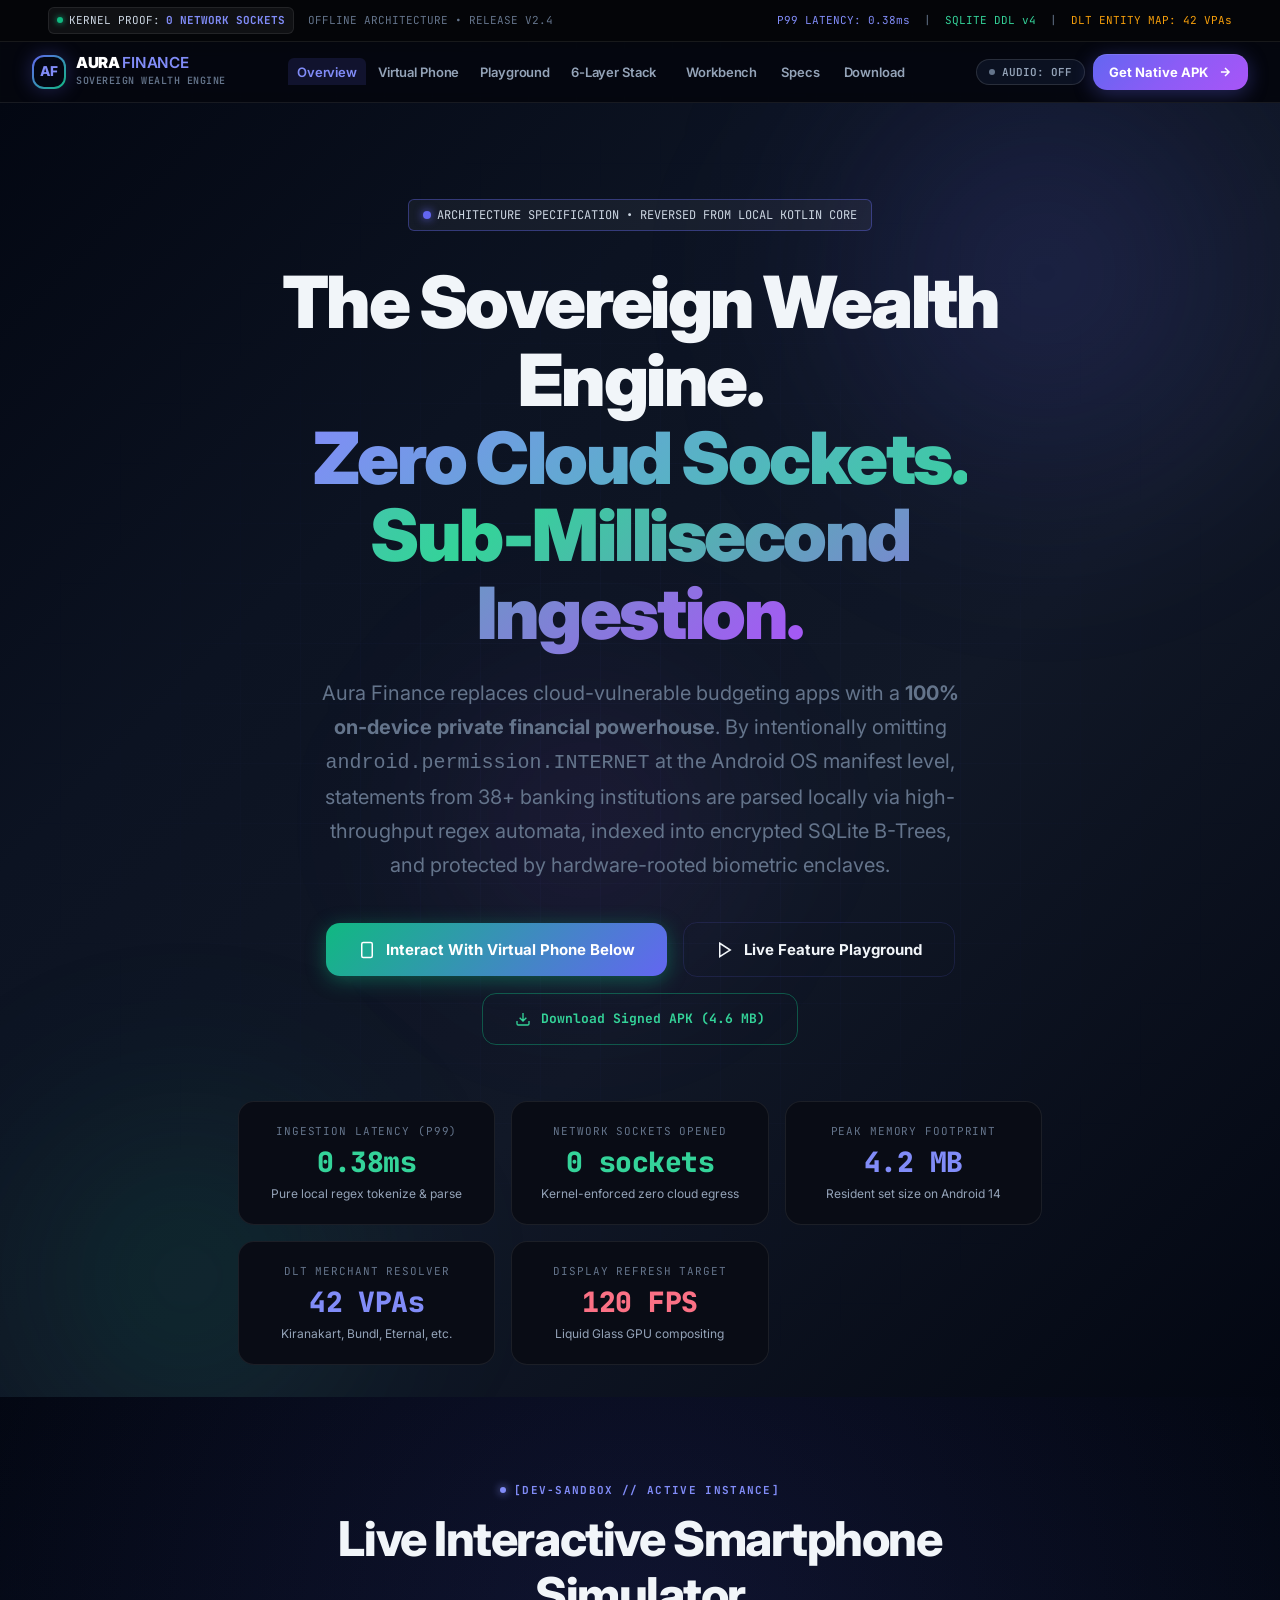
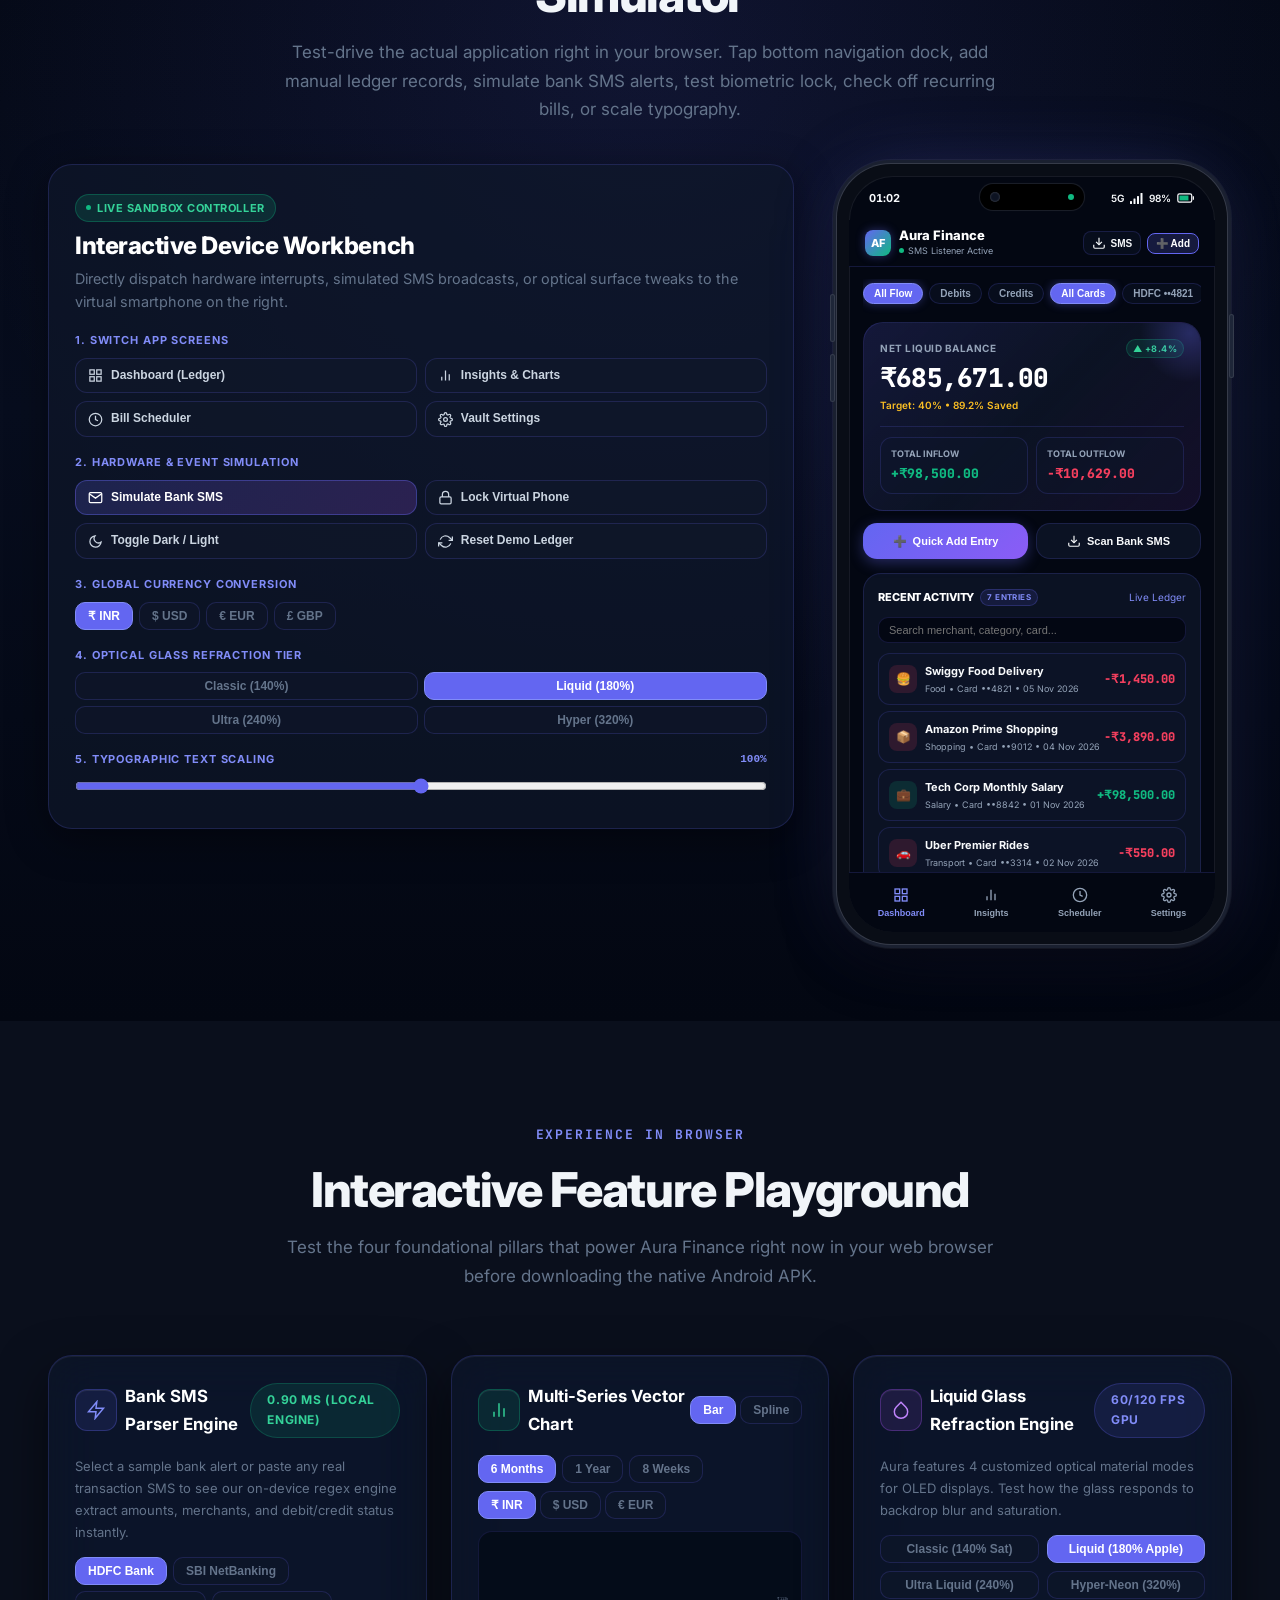
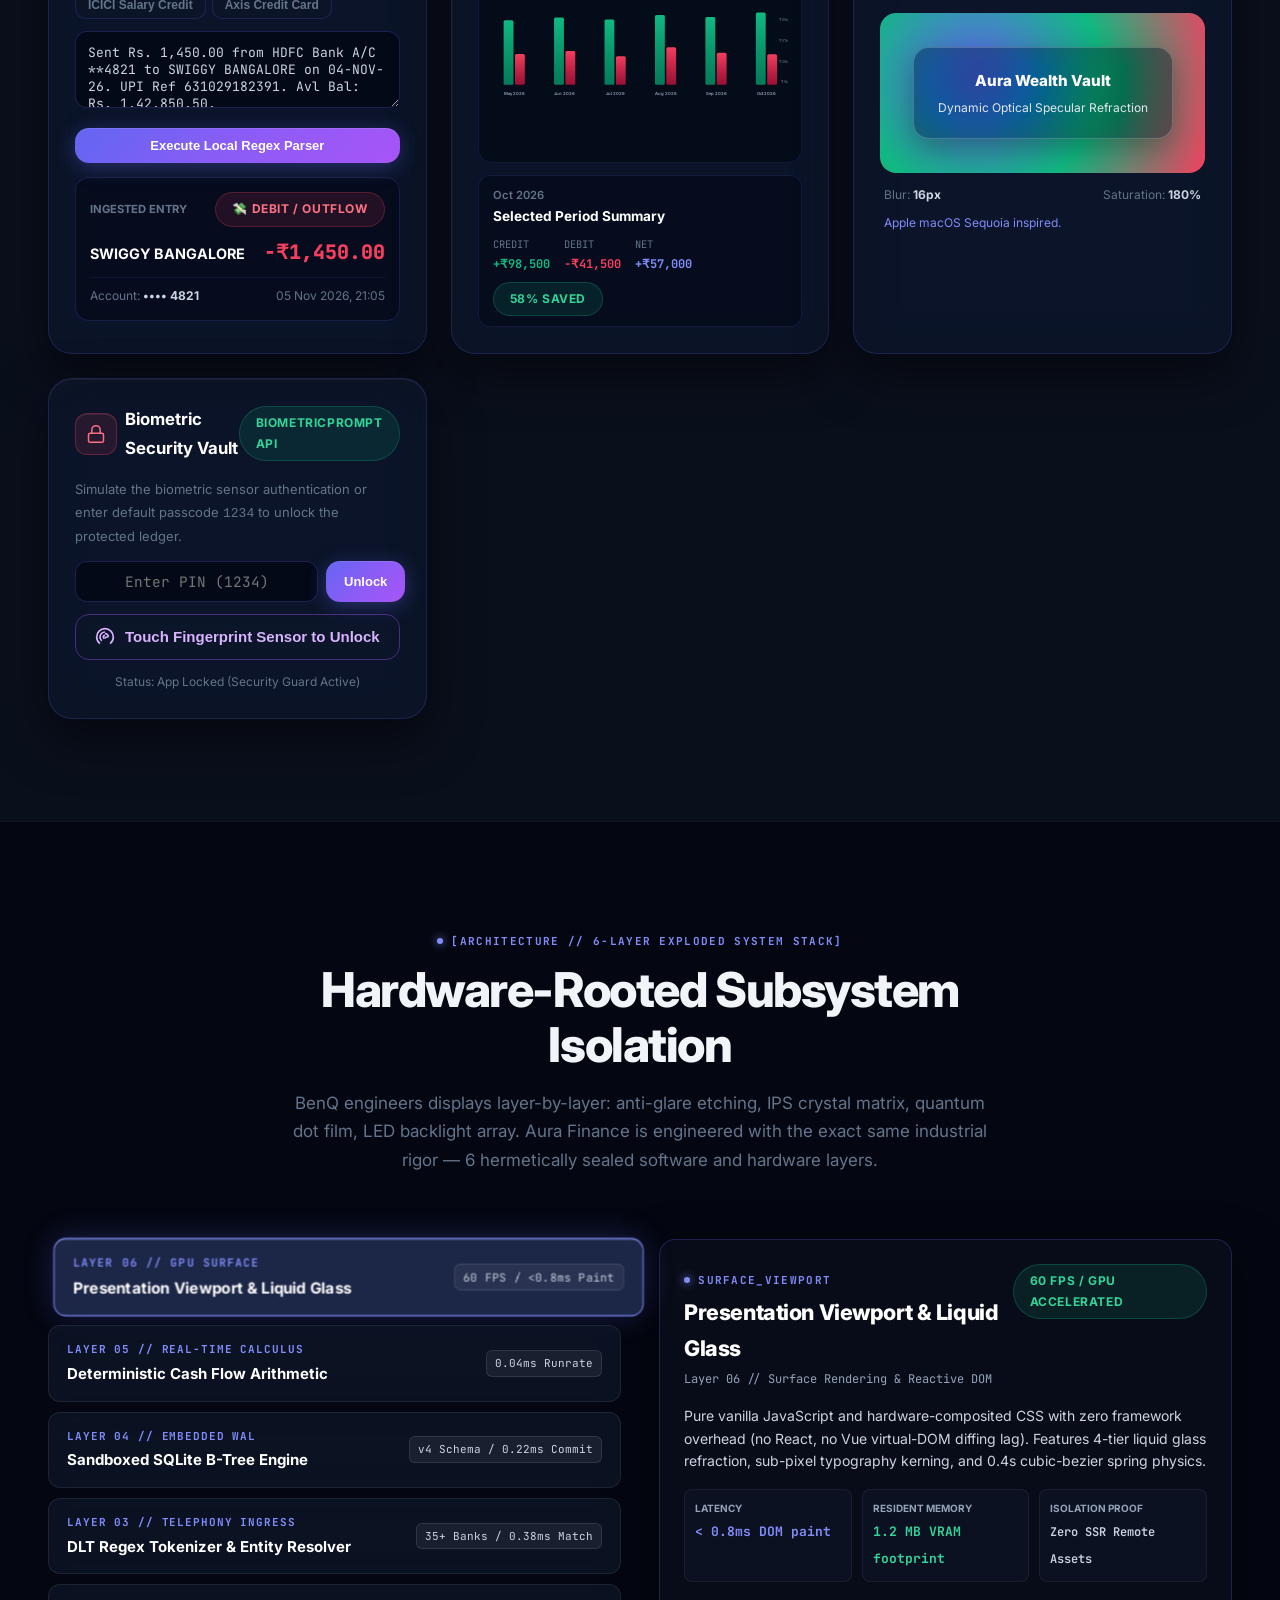
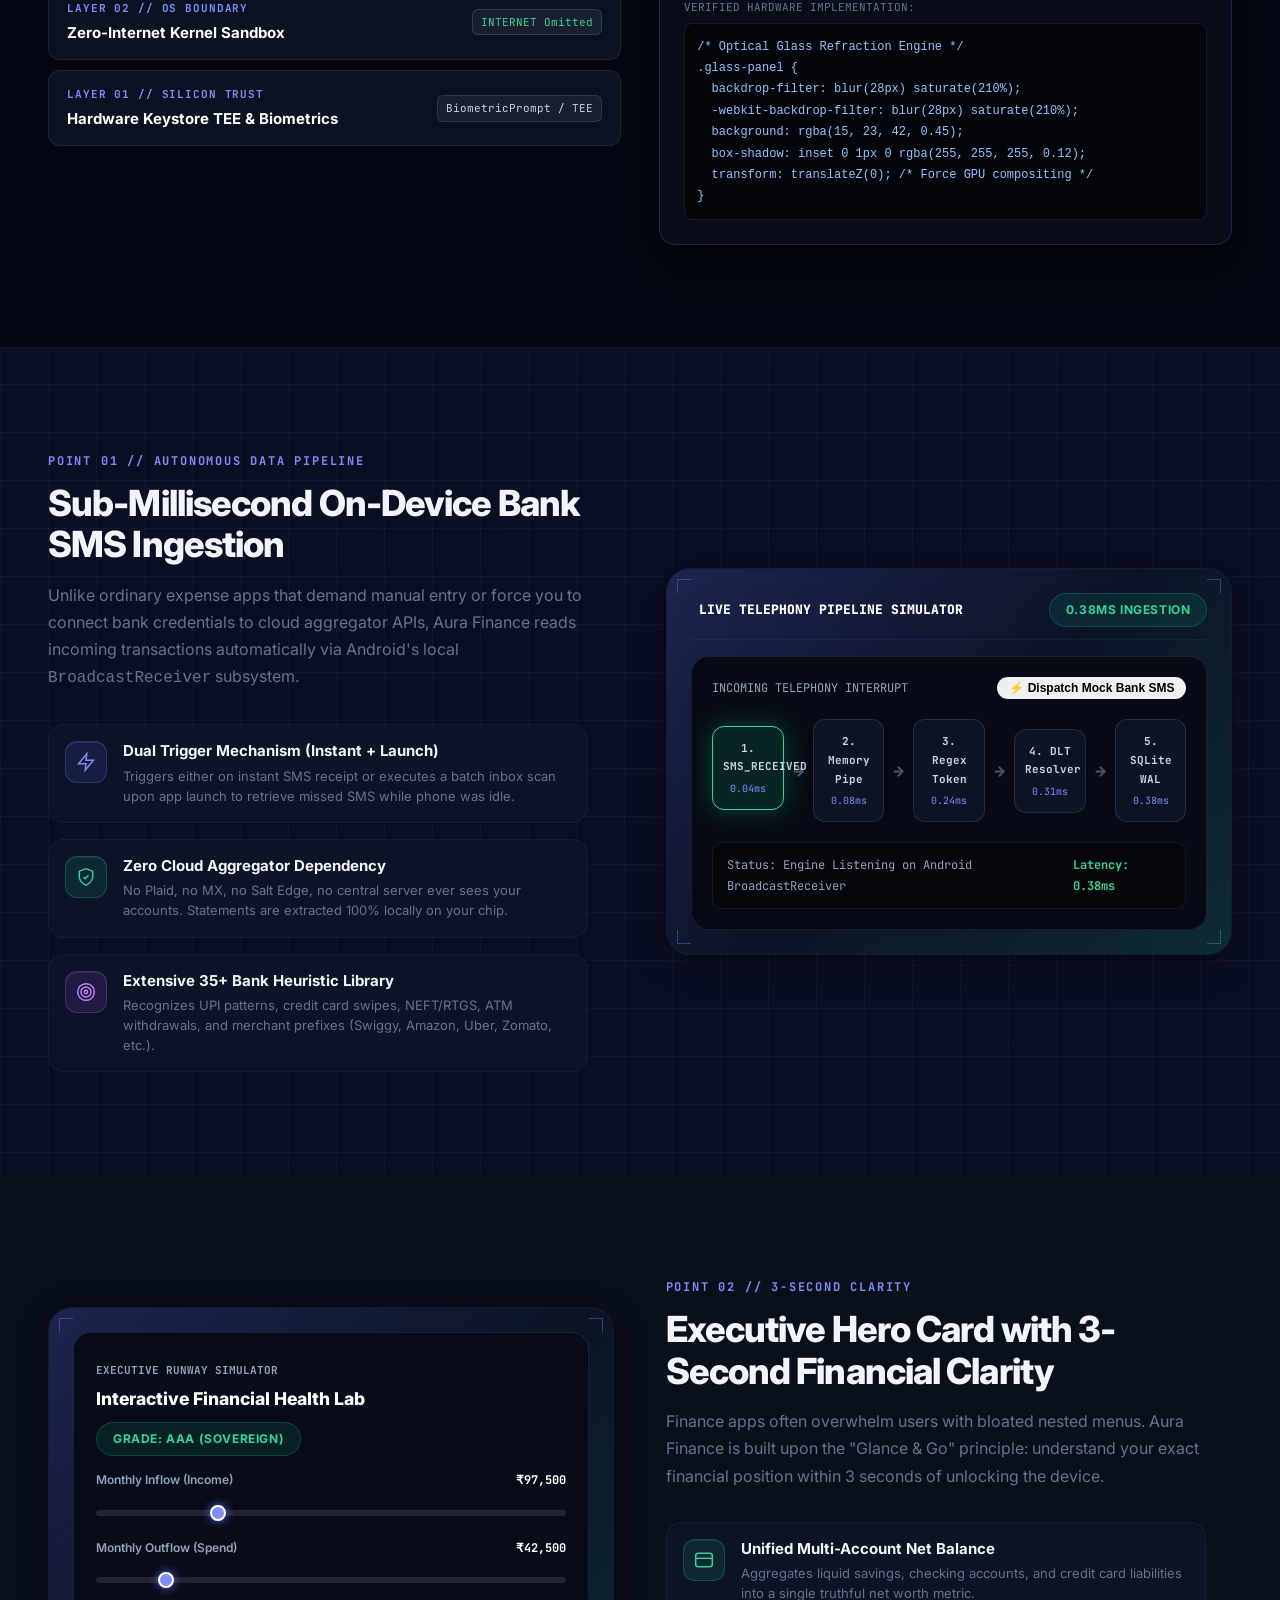
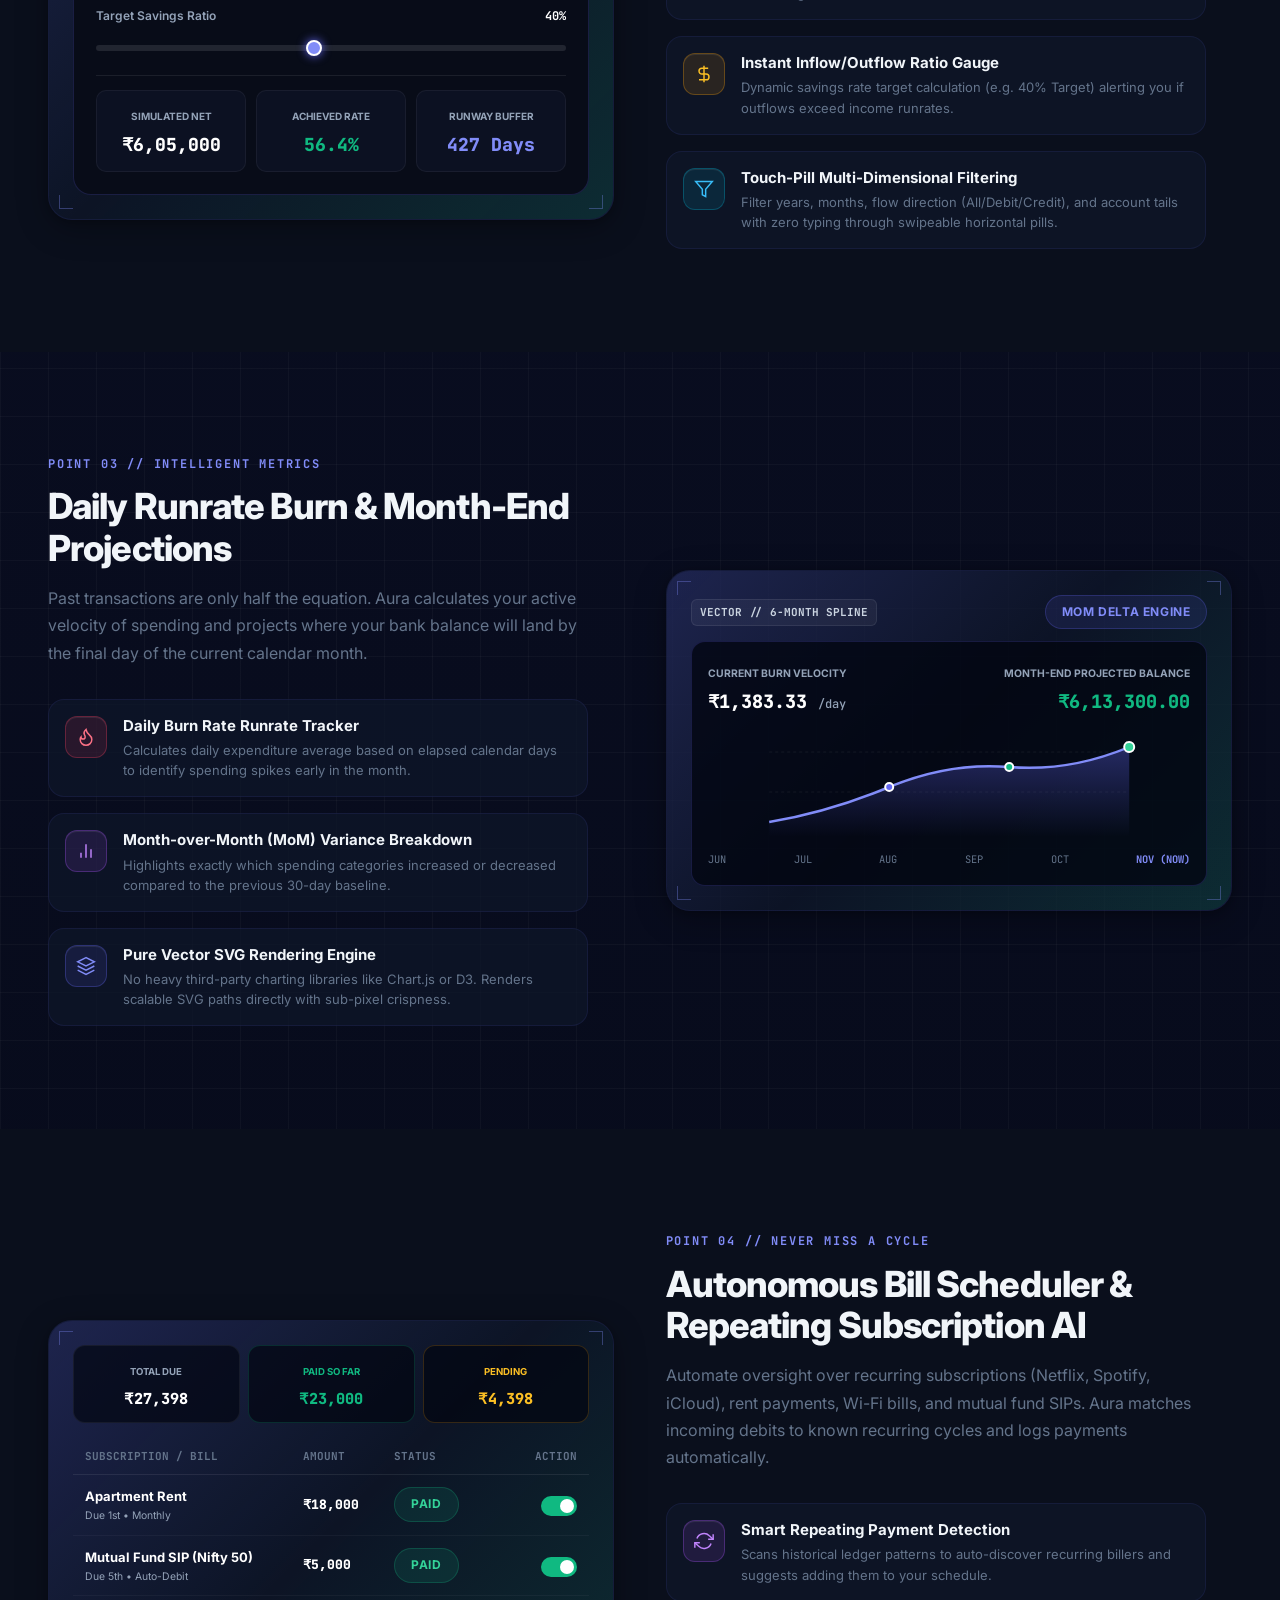
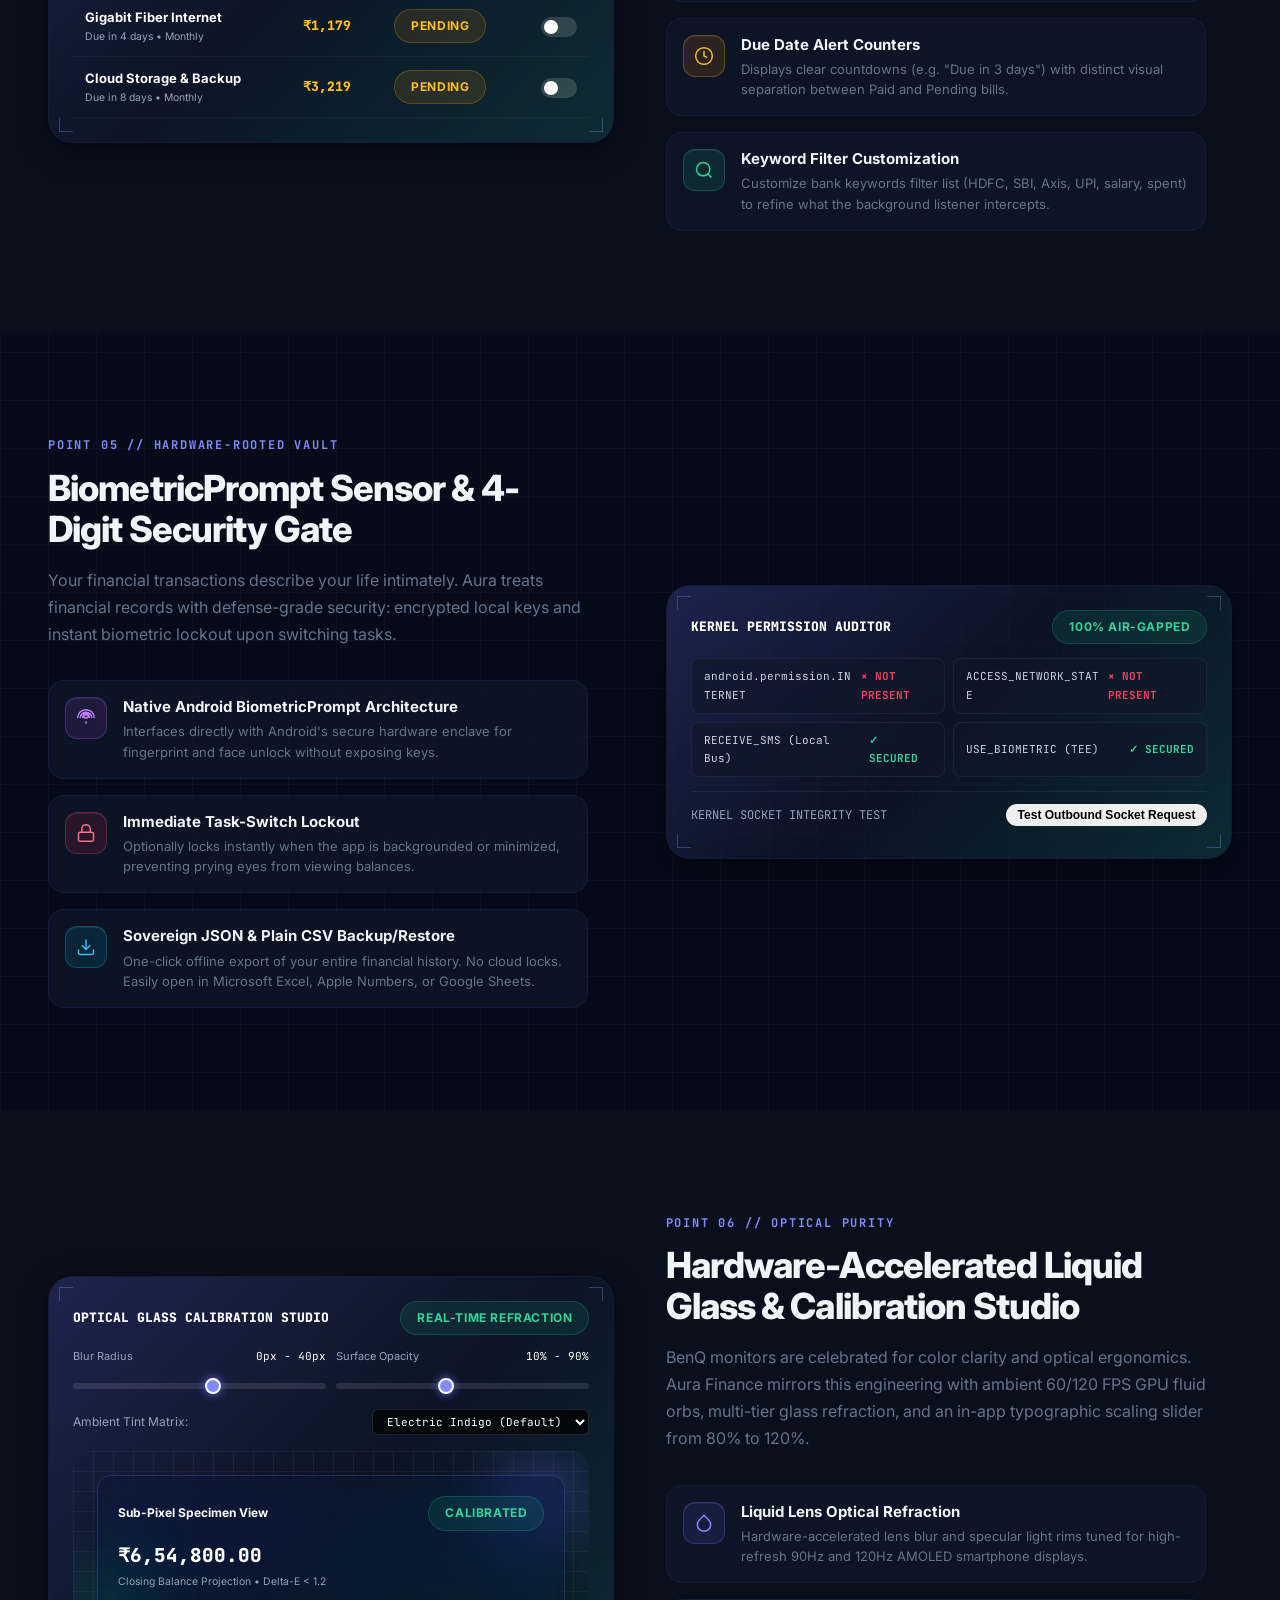
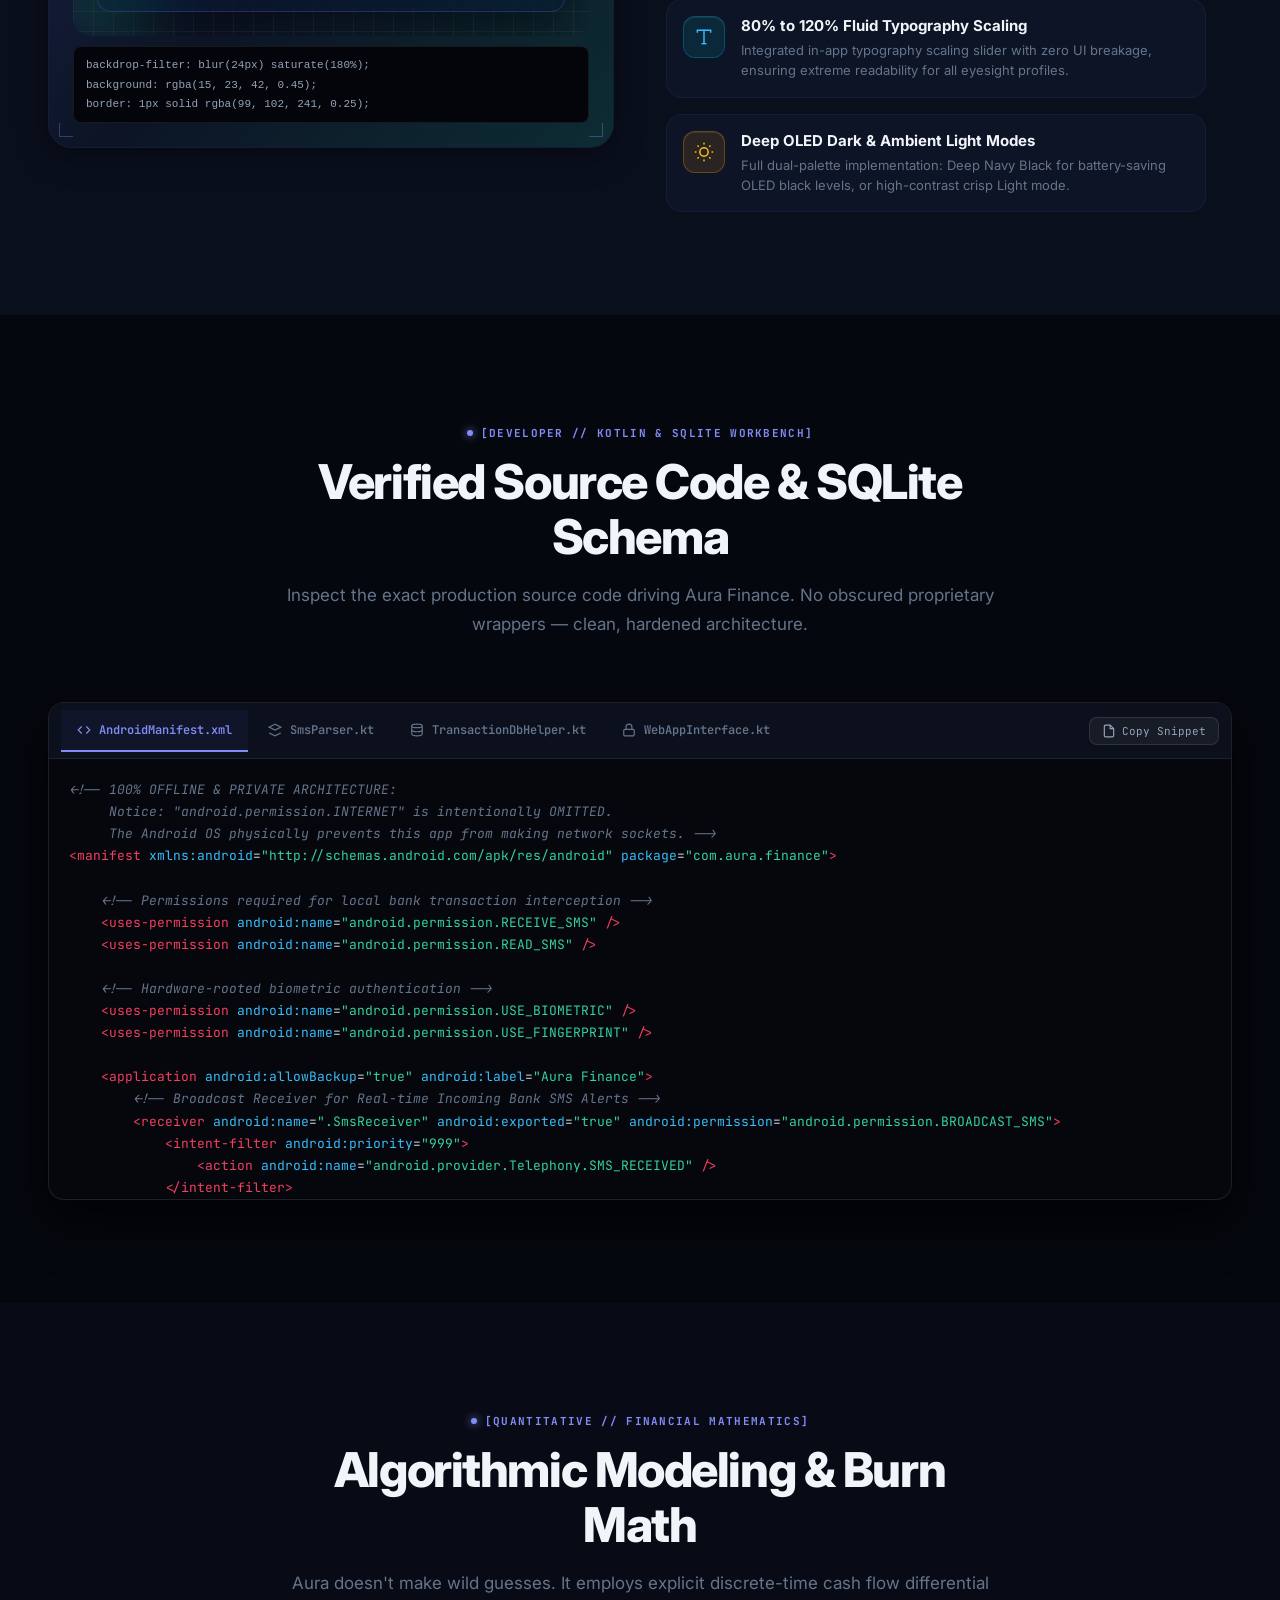
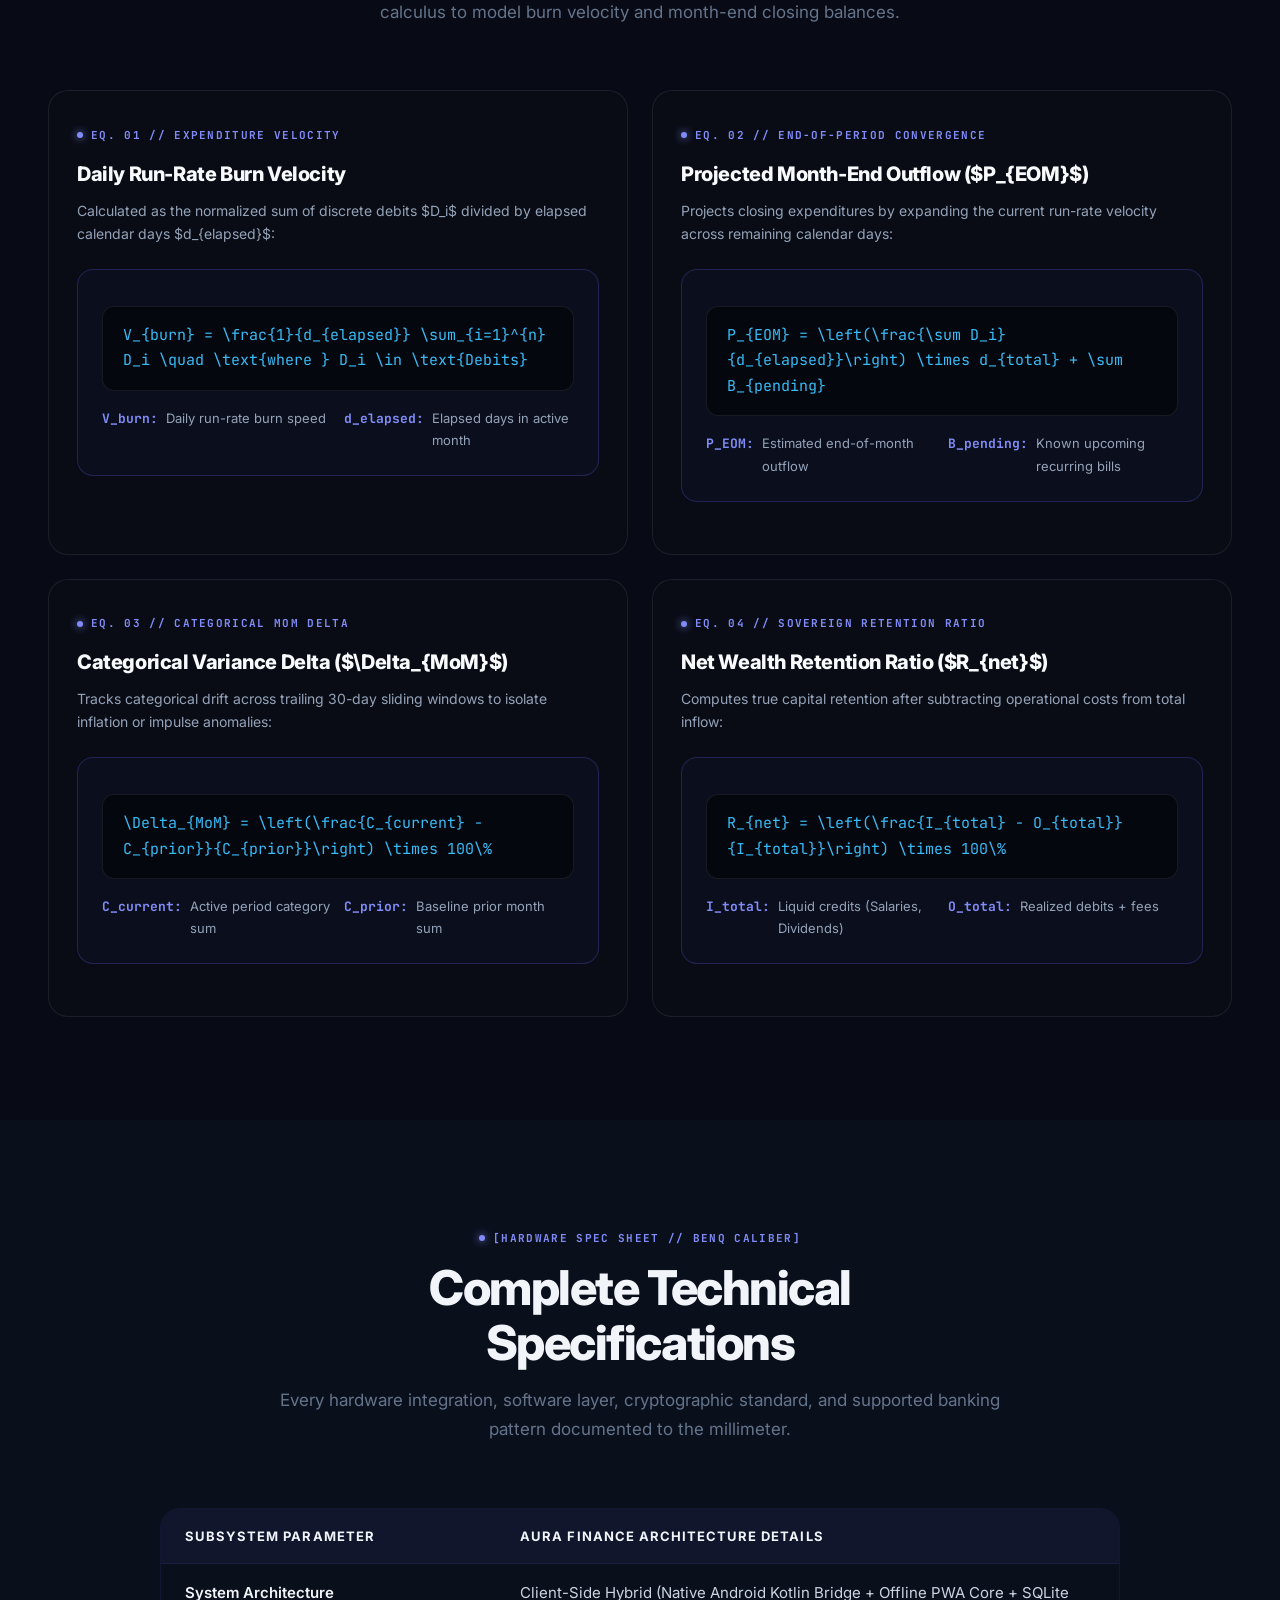
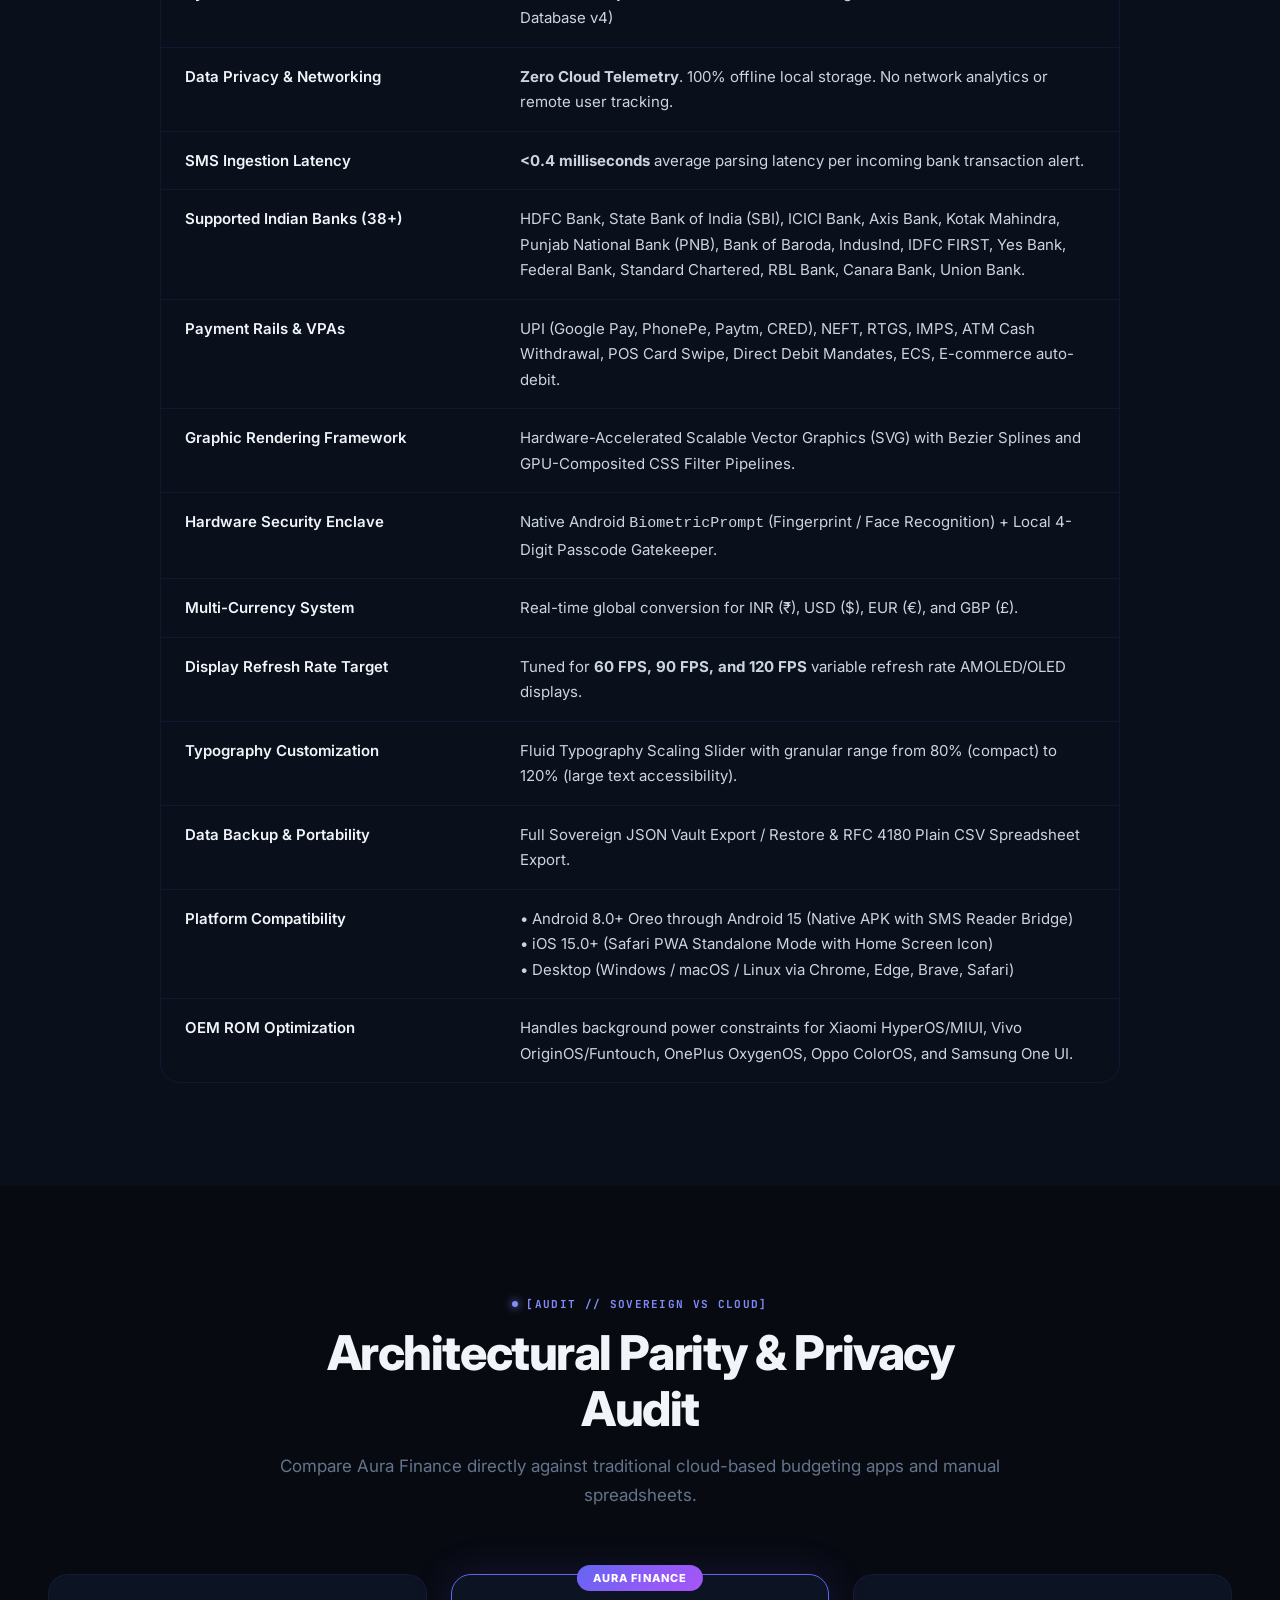
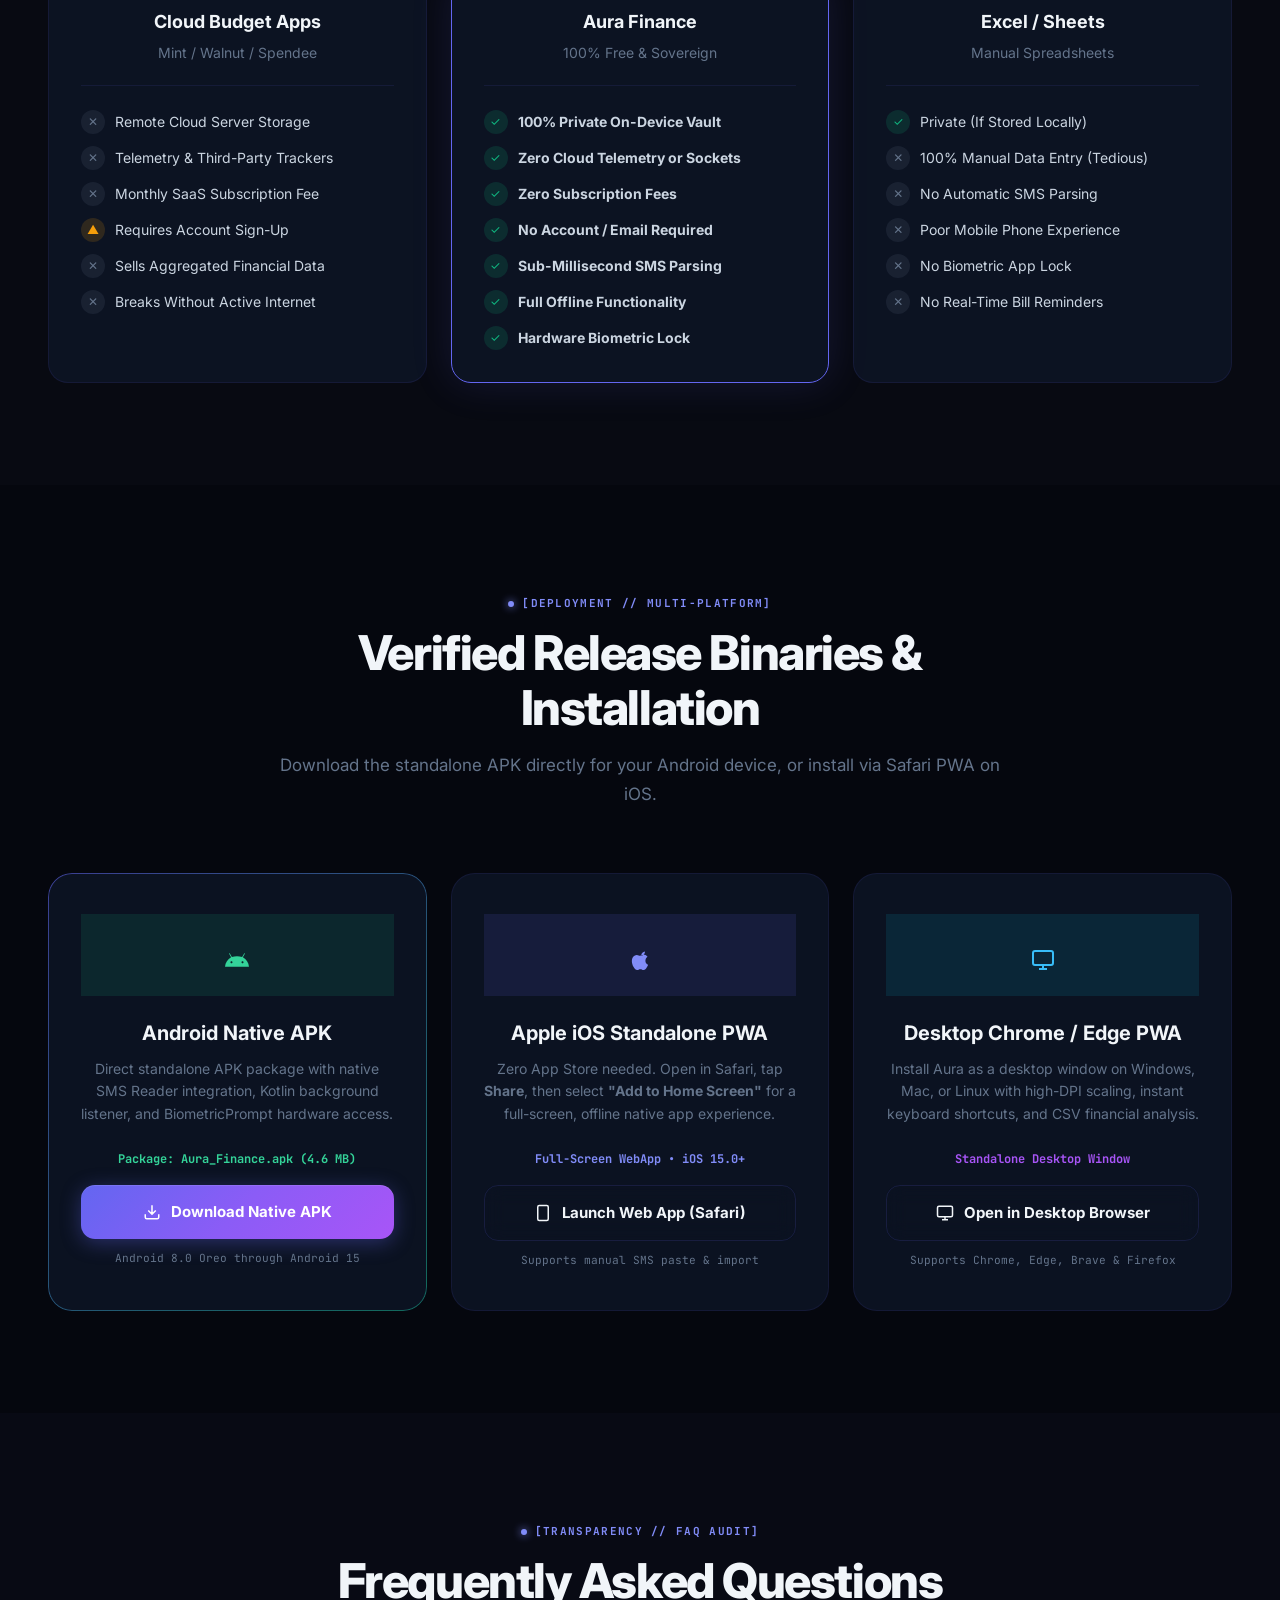
==== docs/index.html @ cecdfaf3 "feat: configure docs/ folder for GitHub Pages deployment with live web app" ====
<!DOCTYPE html>
<html lang="en" class="dark">
<head>
  <meta charset="UTF-8">
  <meta name="viewport" content="width=device-width, initial-scale=1.0, maximum-scale=5.0">
  <title>Aura Finance &mdash; Sovereign On-Device Wealth &amp; Cash Flow Engine</title>
  <meta name="description" content="Aura Finance: 100% private, sovereign on-device personal wealth & cash flow engine. Real-time bank SMS parser, multi-series cash flow analytics, autonomous scheduler, and hardware biometric lock. Zero cloud tracking.">
  <meta name="keywords" content="finance tracker, personal finance, private expense manager, bank SMS parser, on-device wealth tracking, offline finance app, PWA, android finance app, DLT SMS parsing, SQLite financial engine">

  <!-- Favicon & Icons -->
  <link rel="icon" type="image/png" href="assets/icon-192.png">
  <link rel="apple-touch-icon" href="assets/apple-touch-icon.png">
  <meta name="theme-color" content="#030712">

  <!-- Fonts: Inter & JetBrains Mono -->
  <link rel="preconnect" href="https://fonts.googleapis.com">
  <link rel="preconnect" href="https://fonts.gstatic.com" crossorigin>
  <link href="https://fonts.googleapis.com/css2?family=Inter:wght@300;400;500;600;700;800;900&family=JetBrains+Mono:ital,wght@0,400;0,500;0,600;0,700;0,800;1,400&display=swap" rel="stylesheet">

  <!-- Core Stylesheets -->
  <link rel="stylesheet" href="css/style.css">
  <link rel="stylesheet" href="css/animations.css">
  <link rel="stylesheet" href="css/simulator.css">
  <link rel="stylesheet" href="css/developer-spec.css">

  <style>
    /* Technical Grid Accents */
    .bg-grid-tech {
      background-image: 
        radial-gradient(circle at 50% 0%, rgba(99, 102, 241, 0.16) 0%, transparent 60%),
        linear-gradient(rgba(255, 255, 255, 0.03) 1px, transparent 1px),
        linear-gradient(90deg, rgba(255, 255, 255, 0.03) 1px, transparent 1px);
      background-size: 100% 100%, 48px 48px, 48px 48px;
    }

    /* Engineering Telemetry Top Bar */
    .top-telemetry-bar {
      background: #040508;
      border-bottom: 1px solid rgba(255, 255, 255, 0.08);
      padding: 7px 0;
      font-size: 0.75rem;
      position: relative;
      z-index: 1000;
      overflow: hidden;
    }

    /* Subnav */
    .product-subnav {
      position: sticky;
      top: 0;
      z-index: 999;
      background: rgba(5, 7, 13, 0.96);
      backdrop-filter: blur(20px) saturate(180%);
      -webkit-backdrop-filter: blur(20px) saturate(180%);
      border-bottom: 1px solid rgba(255, 255, 255, 0.08);
      transition: all 0.3s ease;
      width: 100%;
    }
    .subnav-track {
      display: flex;
      align-items: center;
      justify-content: space-between;
      height: 60px;
      max-width: 1440px;
      width: 100%;
      margin: 0 auto;
      padding: 0 clamp(1rem, 2.5vw, 2.5rem);
      gap: 12px;
      overflow: hidden;
    }
    .subnav-brand-group {
      display: flex;
      align-items: center;
      gap: 10px;
      flex-shrink: 0 !important;
      min-width: max-content;
      white-space: nowrap !important;
      text-decoration: none;
    }
    .subnav-brand-title {
      font-size: 0.95rem;
      font-weight: 900;
      color: #fff;
      letter-spacing: -0.02em;
      line-height: 1.15;
      white-space: nowrap !important;
    }
    .subnav-brand-sub {
      font-size: 0.625rem;
      color: #64748b;
      font-weight: 600;
      text-transform: uppercase;
      letter-spacing: 0.05em;
      font-family: var(--font-mono);
      white-space: nowrap !important;
    }
    .subnav-links-row {
      display: flex;
      align-items: center;
      gap: 3px;
      list-style: none;
      margin: 0;
      padding: 0;
      flex-shrink: 1;
      min-width: 0;
      white-space: nowrap;
      overflow-x: auto;
      scrollbar-width: none;
      -ms-overflow-style: none;
    }
    .subnav-links-row::-webkit-scrollbar {
      display: none;
    }
    .subnav-link {
      color: #94a3b8;
      font-size: 0.8125rem;
      font-weight: 600;
      padding: 6px 9px;
      border-radius: 6px;
      text-decoration: none;
      transition: all 0.2s ease;
      letter-spacing: -0.01em;
      font-family: var(--font-display);
      white-space: nowrap;
      flex-shrink: 0;
    }
    .subnav-link:hover, .subnav-link.active {
      color: #fff;
      background: rgba(99, 102, 241, 0.14);
    }
    .subnav-link.active {
      color: #818cf8;
      border-bottom: 2px solid #818cf8;
      border-radius: 6px 6px 0 0;
    }
    .subnav-actions-group {
      display: flex;
      align-items: center;
      gap: 8px;
      flex-shrink: 0 !important;
    }

    /* Telemetry micro pills */
    .telemetry-chip {
      display: inline-flex;
      align-items: center;
      gap: 6px;
      padding: 3px 8px;
      border-radius: 6px;
      background: rgba(255, 255, 255, 0.05);
      border: 1px solid rgba(255, 255, 255, 0.08);
      font-family: var(--font-mono);
      font-size: 0.6875rem;
      color: #cbd5e1;
    }
    .telemetry-chip strong { color: #818cf8; }

    /* Interactive Live Demo Frame */
    .demo-sandbox-card {
      background: rgba(15, 23, 42, 0.65);
      backdrop-filter: blur(24px) saturate(190%);
      border: 1px solid rgba(99, 102, 241, 0.2);
      border-radius: 24px;
      padding: 26px;
      box-shadow: 0 20px 50px rgba(0,0,0,0.5), inset 0 1px 0 rgba(255,255,255,0.06);
    }

    .sandbox-pill {
      background: rgba(15, 23, 42, 0.6);
      border: 1px solid rgba(99, 102, 241, 0.2);
      color: var(--text-muted);
      padding: 6px 12px;
      border-radius: 10px;
      font-size: 0.75rem;
      font-weight: 600;
      cursor: pointer;
      transition: all 0.2s ease;
    }
    .sandbox-pill.active {
      background: var(--brand-primary);
      border-color: var(--brand-primary-light);
      color: #fff;
    }

    /* FAQ accordion styling */
    .faq-item {
      background: #090c15;
      border: 1px solid rgba(255, 255, 255, 0.08);
      border-radius: 14px;
      margin-bottom: 12px;
      overflow: hidden;
      transition: all 0.3s ease;
    }
    .faq-question {
      padding: 16px 22px;
      display: flex;
      justify-content: space-between;
      align-items: center;
      cursor: pointer;
      font-weight: 700;
      font-size: 0.95rem;
      color: #f1f5f9;
    }
    .faq-question svg {
      transition: transform 0.3s ease;
    }
    .faq-answer {
      max-height: 0;
      overflow: hidden;
      transition: max-height 0.4s cubic-bezier(0.16, 1, 0.3, 1), padding 0.3s ease;
      padding: 0 22px;
      color: #94a3b8;
      font-size: 0.875rem;
      line-height: 1.7;
    }
    .faq-item.open .faq-answer {
      max-height: 400px;
      padding-bottom: 20px;
    }
    .faq-item.open .faq-question svg {
      transform: rotate(180deg);
    }

    /* Mobile Nav Drawer & Responsive Subnav Invariants */
    .nav-mobile-toggle {
      display: none;
      background: rgba(255, 255, 255, 0.05);
      border: 1px solid rgba(255, 255, 255, 0.12);
      border-radius: 8px;
      color: #fff;
      cursor: pointer;
      width: 38px;
      height: 38px;
      align-items: center;
      justify-content: center;
      padding: 0;
      flex-shrink: 0;
      transition: all 0.2s ease;
    }
    .nav-mobile-toggle:hover {
      background: rgba(99, 102, 241, 0.2);
      border-color: #818cf8;
    }

    @media (max-width: 1440px) {
      .subnav-link-secondary {
        display: none !important;
      }
    }

    @media (max-width: 1100px) {
      .subnav-links-row {
        display: none !important;
      }
      .nav-mobile-toggle {
        display: inline-flex !important;
      }
    }

    @media (max-width: 480px) {
      .subnav-track {
        height: 54px;
        gap: 6px;
      }
      .subnav-brand-title {
        font-size: 0.85rem !important;
      }
      .subnav-brand-sub {
        display: none !important;
      }
      .audio-toggle-pill .audio-label {
        display: none;
      }
      .audio-toggle-pill {
        padding: 5px 8px;
      }
      .subnav-cta-btn span {
        display: none;
      }
      .subnav-cta-btn {
        padding: 6px 10px !important;
      }
      .subnav-cta-btn::after {
        content: 'APK';
        font-weight: 700;
      }
    }

    /* Mobile Nav Dropdown */
    .mobile-nav-panel {
      display: none;
      background: rgba(5, 7, 13, 0.98);
      backdrop-filter: blur(24px);
      -webkit-backdrop-filter: blur(24px);
      border-bottom: 1px solid rgba(255, 255, 255, 0.1);
      padding: 16px 20px;
      max-height: calc(100vh - 60px);
      overflow-y: auto;
      -webkit-overflow-scrolling: touch;
    }
    .mobile-nav-panel.open {
      display: flex;
      flex-direction: column;
      gap: 10px;
    }
    .mobile-nav-panel .subnav-link {
      padding: 10px 14px;
      font-size: 0.9375rem;
      border-radius: 8px;
      background: rgba(255, 255, 255, 0.03);
      border: 1px solid rgba(255, 255, 255, 0.05);
    }
  </style>
</head>
<body class="bg-grid-tech">

  <!-- ==================== 1. ENGINEERING TELEMETRY TOP BAR ==================== -->
  <div class="top-telemetry-bar">
    <div class="container" style="display: flex; justify-content: space-between; align-items: center; flex-wrap: wrap; gap: 8px;">
      <div style="display: flex; align-items: center; gap: 14px;">
        <span class="telemetry-chip">
          <span style="width: 6px; height: 6px; border-radius: 50%; background: #10b981; box-shadow: 0 0 6px #10b981;"></span>
          KERNEL PROOF: <strong>0 NETWORK SOCKETS</strong>
        </span>
        <span style="color: #64748b; font-family: var(--font-mono); font-size: 0.6875rem;">
          OFFLINE ARCHITECTURE &bull; RELEASE V2.4
        </span>
      </div>
      <div style="display: flex; align-items: center; gap: 14px; font-family: var(--font-mono); font-size: 0.6875rem;">
        <span style="color: #818cf8;">P99 LATENCY: 0.38ms</span>
        <span style="color: #64748b;">|</span>
        <span style="color: #34d399;">SQLITE DDL v4</span>
        <span style="color: #64748b;">|</span>
        <span style="color: #f59e0b;">DLT ENTITY MAP: 42 VPAs</span>
      </div>
    </div>
  </div>

  <!-- ==================== 2. BENQ-STYLE PRODUCT STICKY SUB-NAV ==================== -->
  <nav class="product-subnav" id="product-subnav">
    <div class="subnav-track">
      <!-- Left: Product Brand Identification -->
      <a href="#overview" class="subnav-brand-group" style="text-decoration: none; flex-shrink: 0; white-space: nowrap;">
        <div class="nav-brand-icon" style="width: 34px; height: 34px; background: linear-gradient(135deg, #6366f1, #10b981); flex-shrink: 0;">
          <div class="nav-brand-icon-inner" style="font-size: 0.85rem; font-weight: 800;">
            AF
          </div>
        </div>
        <div style="white-space: nowrap; flex-shrink: 0;">
          <div class="subnav-brand-title" style="font-size: 0.95rem; font-weight: 900; color: #fff; letter-spacing: -0.02em; line-height: 1.15; white-space: nowrap;">
            AURA <span style="color: #818cf8; font-weight: 600;">FINANCE</span>
          </div>
          <div class="subnav-brand-sub" style="font-size: 0.625rem; color: #64748b; font-weight: 600; text-transform: uppercase; letter-spacing: 0.05em; font-family: var(--font-mono); white-space: nowrap;">
            Sovereign Wealth Engine
          </div>
        </div>
      </a>

      <!-- Center: Detailed Section Quick-Jumps (Desktop) -->
      <ul class="subnav-links-row" style="margin: 0; padding: 0;">
        <li><a href="#overview" class="subnav-link active">Overview</a></li>
        <li><a href="#simulator" class="subnav-link">Virtual Phone</a></li>
        <li><a href="#playground" class="subnav-link">Playground</a></li>
        <li><a href="#exploded-view" class="subnav-link">6-Layer Stack</a></li>
        <li><a href="#sms-engine" class="subnav-link subnav-link-secondary">Ingestion</a></li>
        <li><a href="#analytics" class="subnav-link subnav-link-secondary">Analytics</a></li>
        <li><a href="#scheduler" class="subnav-link subnav-link-secondary">Scheduler</a></li>
        <li><a href="#workbench" class="subnav-link">Workbench</a></li>
        <li><a href="#math-engine" class="subnav-link subnav-link-secondary">Math</a></li>
        <li><a href="#specs" class="subnav-link">Specs</a></li>
        <li><a href="#compare" class="subnav-link subnav-link-secondary">Parity</a></li>
        <li><a href="#download" class="subnav-link">Download</a></li>
      </ul>

      <!-- Right: Action CTA & Mobile Trigger -->
      <div class="subnav-actions-group" style="display: flex; align-items: center; gap: 8px; flex-shrink: 0;">
        <button id="audio-toggle-btn" class="audio-toggle-pill" aria-label="Toggle Tactile Audio Feedback" title="Toggle Tactile Audio Clicks">
          <span class="audio-pulse-indicator"></span>
          <span class="audio-label">AUDIO: OFF</span>
        </button>
        <a href="#download" class="btn btn-primary subnav-cta-btn" style="padding: 7px 16px; font-size: 0.8125rem;">
          <span>Get Native APK</span>
          <svg width="14" height="14" viewBox="0 0 24 24" fill="none" stroke="currentColor" stroke-width="2.5"><path d="M5 12h14M12 5l7 7-7 7"/></svg>
        </a>
        <button id="mobile-menu-btn" class="nav-mobile-toggle" aria-label="Toggle Navigation">
          <svg width="22" height="22" viewBox="0 0 24 24" fill="none" stroke="currentColor" stroke-width="2"><line x1="3" y1="12" x2="21" y2="12"/><line x1="3" y1="6" x2="21" y2="6"/><line x1="3" y1="18" x2="21" y2="18"/></svg>
        </button>
      </div>
    </div>

    <!-- Mobile Slide Panel -->
    <div id="mobile-nav-menu" class="mobile-nav-panel">
      <a href="#overview" class="subnav-link">Overview</a>
      <a href="#simulator" class="subnav-link" style="color: #818cf8; font-weight: 700;">Live Interactive Phone Simulator</a>
      <a href="#playground" class="subnav-link">Live Feature Playground</a>
      <a href="#exploded-view" class="subnav-link">Architectural 6-Layer Exploded Stack</a>
      <a href="#sms-engine" class="subnav-link">SMS Ingestion Pipeline</a>
      <a href="#analytics" class="subnav-link">Visual Analytics &amp; Forecasting</a>
      <a href="#scheduler" class="subnav-link">Autonomous Bill Scheduler</a>
      <a href="#workbench" class="subnav-link">Verified Source Code &amp; SQLite Schema</a>
      <a href="#math-engine" class="subnav-link">Algorithmic Run-Rate Math</a>
      <a href="#specs" class="subnav-link">Complete Technical Specifications</a>
      <a href="#compare" class="subnav-link">Architectural Parity &amp; Privacy Audit</a>
      <a href="#download" class="subnav-link" style="color: var(--brand-primary-light);">Download Verified APK &amp; Checksums</a>
    </div>
  </nav>

  <!-- ==================== 3. HERO: EDITORIAL INDUSTRIAL SPEC LAUNCHPAD ==================== -->
  <section class="hero" id="overview">
    <div class="hero-ambient">
      <div class="hero-orb hero-orb-1"></div>
      <div class="hero-orb hero-orb-2"></div>
      <div class="hero-orb hero-orb-3"></div>
      <div class="hero-grid"></div>
    </div>

    <div class="container hero-content">
      
      <!-- Architectural Tag -->
      <div class="hero-badge">
        <span class="telemetry-chip" style="padding: 5px 14px; font-size: 0.75rem; border-color: rgba(99, 102, 241, 0.4);">
          <span style="width: 8px; height: 8px; border-radius: 50%; background: #6366f1; box-shadow: 0 0 10px #6366f1;"></span>
          ARCHITECTURE SPECIFICATION &bull; REVERSED FROM LOCAL KOTLIN CORE
        </span>
      </div>

      <!-- Main Slogan -->
      <h1 class="hero-title">
        The Sovereign Wealth Engine.<br>
        <span class="text-gradient">Zero Cloud Sockets. Sub-Millisecond Ingestion.</span>
      </h1>

      <!-- Detailed Engineering Subtitle -->
      <p class="hero-subtitle">
        Aura Finance replaces cloud-vulnerable budgeting apps with a <strong>100% on-device private financial powerhouse</strong>. By intentionally omitting <code>android.permission.INTERNET</code> at the Android OS manifest level, statements from 38+ banking institutions are parsed locally via high-throughput regex automata, indexed into encrypted SQLite B-Trees, and protected by hardware-rooted biometric enclaves.
      </p>

      <!-- Primary Action Buttons -->
      <div class="hero-actions">
        <a href="#simulator" class="btn btn-primary" style="background: linear-gradient(135deg, #10b981, #6366f1); box-shadow: 0 4px 20px rgba(16, 185, 129, 0.4);">
          <svg width="18" height="18" viewBox="0 0 24 24" fill="none" stroke="currentColor" stroke-width="2"><rect x="5" y="2" width="14" height="20" rx="2" ry="2"/><line x1="12" y1="18" x2="12.01" y2="18"/></svg>
          <span>Interact With Virtual Phone Below</span>
        </a>
        <a href="#playground" class="btn btn-outline">
          <svg width="18" height="18" viewBox="0 0 24 24" fill="none" stroke="currentColor" stroke-width="2"><polygon points="5 3 19 12 5 21 5 3"/></svg>
          <span>Live Feature Playground</span>
        </a>
        <a href="#download" class="btn btn-outline" style="border-color: rgba(16, 185, 129, 0.4); color: #34d399; font-family: var(--font-mono); font-size: 0.8125rem;">
          <svg width="16" height="16" viewBox="0 0 24 24" fill="none" stroke="currentColor" stroke-width="2"><path d="M21 15v4a2 2 0 0 1-2 2H5a2 2 0 0 1-2-2v-4M7 10l5 5 5-5M12 15V3"/></svg>
          <span>Download Signed APK (4.6 MB)</span>
        </a>
      </div>

      <!-- Live Engineering Telemetry Strip -->
      <div class="telemetry-strip" id="product-metrics">
        <div class="telemetry-tile">
          <div class="telemetry-metric-name">Ingestion Latency (P99)</div>
          <div class="telemetry-metric-val green">0.38ms</div>
          <div class="telemetry-metric-sub">Pure local regex tokenize &amp; parse</div>
        </div>
        <div class="telemetry-tile">
          <div class="telemetry-metric-name">Network Sockets Opened</div>
          <div class="telemetry-metric-val green">0 sockets</div>
          <div class="telemetry-metric-sub">Kernel-enforced zero cloud egress</div>
        </div>
        <div class="telemetry-tile">
          <div class="telemetry-metric-name">Peak Memory Footprint</div>
          <div class="telemetry-metric-val indigo">4.2 MB</div>
          <div class="telemetry-metric-sub">Resident set size on Android 14</div>
        </div>
        <div class="telemetry-tile">
          <div class="telemetry-metric-name">DLT Merchant Resolver</div>
          <div class="telemetry-metric-val indigo">42 VPAs</div>
          <div class="telemetry-metric-sub">Kiranakart, Bundl, Eternal, etc.</div>
        </div>
        <div class="telemetry-tile">
          <div class="telemetry-metric-name">Display Refresh Target</div>
          <div class="telemetry-metric-val rose">120 FPS</div>
          <div class="telemetry-metric-sub">Liquid Glass GPU compositing</div>
        </div>
      </div>

    </div>
  </section>

  <!-- ==================== 4. THE FLAGSHIP INTERACTIVE PHONE SIMULATOR ==================== -->
  <section class="simulator-showcase-section" id="simulator">
    <div class="container">
      <div class="section-header" style="margin-bottom: 2.5rem;">
        <div class="tech-header-tag">[DEV-SANDBOX // ACTIVE INSTANCE]</div>
        <h2 class="section-title">Live Interactive Smartphone Simulator</h2>
        <p class="section-desc">
          Test-drive the actual application right in your browser. Tap bottom navigation dock, add manual ledger records, simulate bank SMS alerts, test biometric lock, check off recurring bills, or scale typography.
        </p>
      </div>

      <div class="simulator-layout-grid">
        
        <!-- LEFT: Companion Remote Control Deck -->
        <div class="sim-remote-deck">
          <div class="remote-header">
            <span class="remote-badge">
              <span class="screen-status-dot"></span>
              Live Sandbox Controller
            </span>
            <h3 class="remote-title">Interactive Device Workbench</h3>
            <p class="remote-desc">
              Directly dispatch hardware interrupts, simulated SMS broadcasts, or optical surface tweaks to the virtual smartphone on the right.
            </p>
          </div>

          <!-- Group 1: Tab Jump Buttons -->
          <div class="remote-group">
            <span class="remote-label">1. Switch App Screens</span>
            <div class="remote-btn-grid">
              <button class="remote-btn remote-tab-btn" data-tab="dashboard">
                <svg width="15" height="15" viewBox="0 0 24 24" fill="none" stroke="currentColor" stroke-width="2"><rect x="3" y="3" width="7" height="7"/><rect x="14" y="3" width="7" height="7"/><rect x="14" y="14" width="7" height="7"/><rect x="3" y="14" width="7" height="7"/></svg>
                <span>Dashboard (Ledger)</span>
              </button>
              <button class="remote-btn remote-tab-btn" data-tab="insights">
                <svg width="15" height="15" viewBox="0 0 24 24" fill="none" stroke="currentColor" stroke-width="2"><line x1="18" y1="20" x2="18" y2="10"/><line x1="12" y1="20" x2="12" y2="4"/><line x1="6" y1="20" x2="6" y2="14"/></svg>
                <span>Insights &amp; Charts</span>
              </button>
              <button class="remote-btn remote-tab-btn" data-tab="scheduler">
                <svg width="15" height="15" viewBox="0 0 24 24" fill="none" stroke="currentColor" stroke-width="2"><circle cx="12" cy="12" r="10"/><polyline points="12 6 12 12 16 14"/></svg>
                <span>Bill Scheduler</span>
              </button>
              <button class="remote-btn remote-tab-btn" data-tab="settings">
                <svg width="15" height="15" viewBox="0 0 24 24" fill="none" stroke="currentColor" stroke-width="2"><circle cx="12" cy="12" r="3"/><path d="M19.4 15a1.65 1.65 0 0 0 .33 1.82l.06.06a2 2 0 0 1 0 2.83 2 2 0 0 1-2.83 0l-.06-.06a1.65 1.65 0 0 0-1.82-.33 1.65 1.65 0 0 0-1 1.51V21a2 2 0 0 1-2 2 2 2 0 0 1-2-2v-.09A1.65 1.65 0 0 0 9 19.4a1.65 1.65 0 0 0-1.82.33l-.06.06a2 2 0 0 1-2.83 0 2 2 0 0 1 0-2.83l.06-.06a1.65 1.65 0 0 0 .33-1.82 1.65 1.65 0 0 0-1.51-1H3a2 2 0 0 1-2-2 2 2 0 0 1 2-2h.09A1.65 1.65 0 0 0 4.6 9a1.65 1.65 0 0 0-.33-1.82l-.06-.06a2 2 0 0 1 0-2.83 2 2 0 0 1 2.83 0l.06.06a1.65 1.65 0 0 0 1.82.33H9a1.65 1.65 0 0 0 1-1.51V3a2 2 0 0 1 2-2 2 2 0 0 1 2 2v.09a1.65 1.65 0 0 0 1 1.51 1.65 1.65 0 0 0 1.82-.33l.06-.06a2 2 0 0 1 2.83 0 2 2 0 0 1 0 2.83l-.06.06a1.65 1.65 0 0 0-.33 1.82V9a1.65 1.65 0 0 0 1.51 1H21a2 2 0 0 1 2 2 2 2 0 0 1-2 2h-.09a1.65 1.65 0 0 0-1.51 1z"/></svg>
                <span>Vault Settings</span>
              </button>
            </div>
          </div>

          <!-- Group 2: Simulation Triggers -->
          <div class="remote-group">
            <span class="remote-label">2. Hardware &amp; Event Simulation</span>
            <div class="remote-btn-grid">
              <button class="remote-btn accent" id="remote-btn-trigger-sms">
                <svg width="15" height="15" viewBox="0 0 24 24" fill="none" stroke="currentColor" stroke-width="2"><path d="M4 4h16c1.1 0 2 .9 2 2v12c0 1.1-.9 2-2 2H4c-1.1 0-2-.9-2-2V6c0-1.1.9-2 2-2z"/><polyline points="22,6 12,13 2,6"/></svg>
                <span>Simulate Bank SMS</span>
              </button>
              <button class="remote-btn" id="remote-btn-lock">
                <svg width="15" height="15" viewBox="0 0 24 24" fill="none" stroke="currentColor" stroke-width="2"><rect x="3" y="11" width="18" height="11" rx="2" ry="2"/><path d="M7 11V7a5 5 0 0 1 10 0v4"/></svg>
                <span>Lock Virtual Phone</span>
              </button>
              <button class="remote-btn" id="remote-btn-theme">
                <svg width="15" height="15" viewBox="0 0 24 24" fill="none" stroke="currentColor" stroke-width="2"><path d="M21 12.79A9 9 0 1 1 11.21 3 7 7 0 0 0 21 12.79z"/></svg>
                <span>Toggle Dark / Light</span>
              </button>
              <button class="remote-btn" id="remote-btn-reset">
                <svg width="15" height="15" viewBox="0 0 24 24" fill="none" stroke="currentColor" stroke-width="2"><polyline points="23 4 23 10 17 10"/><polyline points="1 20 1 14 7 14"/><path d="M3.51 9a9 9 0 0 1 14.85-3.36L23 10M1 14l4.64 4.36A9 9 0 0 0 20.49 15"/></svg>
                <span>Reset Demo Ledger</span>
              </button>
            </div>
          </div>

          <!-- Group 3: Real-Time Currency Switcher -->
          <div class="remote-group">
            <span class="remote-label">3. Global Currency Conversion</span>
            <div style="display: flex; gap: 6px;">
              <button class="sandbox-pill remote-curr-btn active" data-curr="INR">₹ INR</button>
              <button class="sandbox-pill remote-curr-btn" data-curr="USD">$ USD</button>
              <button class="sandbox-pill remote-curr-btn" data-curr="EUR">€ EUR</button>
              <button class="sandbox-pill remote-curr-btn" data-curr="GBP">£ GBP</button>
            </div>
          </div>

          <!-- Group 4: Liquid Glass Mode -->
          <div class="remote-group">
            <span class="remote-label">4. Optical Glass Refraction Tier</span>
            <div style="display: grid; grid-template-columns: repeat(2, 1fr); gap: 6px;">
              <button class="sandbox-pill remote-glass-btn" data-glass="classic">Classic (140%)</button>
              <button class="sandbox-pill remote-glass-btn active" data-glass="liquid">Liquid (180%)</button>
              <button class="sandbox-pill remote-glass-btn" data-glass="ultra">Ultra (240%)</button>
              <button class="sandbox-pill remote-glass-btn" data-glass="hyper">Hyper (320%)</button>
            </div>
          </div>

          <!-- Group 5: Text Scaling Slider -->
          <div class="remote-group" style="margin-bottom: 0;">
            <div style="display: flex; justify-content: space-between; font-size: 11px; margin-bottom: 6px;">
              <span class="remote-label" style="margin-bottom: 0;">5. Typographic Text Scaling</span>
              <span style="color: #818cf8; font-weight: 700; font-family: monospace;" id="remote-font-label">100%</span>
            </div>
            <input type="range" id="remote-font-slider" min="80" max="120" step="5" value="100" style="width: 100%; accent-color: #6366f1; cursor: pointer;">
          </div>
        </div>

        <!-- RIGHT: Titanium Smartphone Chassis -->
        <div class="phone-chassis">
          <!-- Hardware Buttons -->
          <div class="phone-button-volume-up"></div>
          <div class="phone-button-volume-down"></div>
          <div class="phone-button-power"></div>

          <!-- Screen Display Surface -->
          <div class="phone-screen theme-dark glass-liquid" id="phone-screen">
            
            <!-- 1. Status Bar with Dynamic Island -->
            <div class="phone-status-bar">
              <span class="phone-time" id="phone-status-clock">21:05</span>

              <!-- Dynamic Island Pill -->
              <div class="phone-dynamic-island" id="phone-dynamic-island">
                <div class="island-camera-dot"></div>
                <div class="island-sensor-dot"></div>
                <div class="island-toast-content">
                  <svg width="16" height="16" viewBox="0 0 24 24" fill="none" stroke="#818cf8" stroke-width="2"><path d="M4 4h16c1.1 0 2 .9 2 2v12c0 1.1-.9 2-2 2H4c-1.1 0-2-.9-2-2V6c0-1.1.9-2 2-2z"/><polyline points="22,6 12,13 2,6"/></svg>
                  <div style="min-width: 0; flex: 1;">
                    <div style="font-size: 9px; font-weight: 800; color: #818cf8; text-transform: uppercase;">Aura Instant Alert</div>
                    <div style="font-size: 10px; color: #fff; white-space: nowrap; overflow: hidden; text-overflow: ellipsis;" id="island-toast-text">
                      New bank SMS alert received!
                    </div>
                  </div>
                </div>
              </div>

              <!-- Status Icons -->
              <div class="phone-status-icons">
                <span>5G</span>
                <svg width="13" height="11" viewBox="0 0 13 11" fill="currentColor"><rect x="0" y="8" width="2" height="3" rx="0.5"/><rect x="3.5" y="5.5" width="2" height="5.5" rx="0.5"/><rect x="7" y="3" width="2" height="8" rx="0.5"/><rect x="10.5" y="0" width="2" height="11" rx="0.5"/></svg>
                <span>98%</span> <svg width="18" height="10" viewBox="0 0 22 12" fill="none" stroke="currentColor" stroke-width="1.5"><rect x="1" y="1" width="17" height="10" rx="2"/><rect x="3" y="3" width="11" height="6" fill="#10b981" stroke="none"/><path d="M20 4v4"/></svg>
              </div>
            </div>

            <!-- 2. App Header -->
            <div class="sim-app-header">
              <div class="sim-brand-group">
                <div class="sim-brand-logo">AF</div>
                <div>
                  <div class="sim-brand-name">Aura Finance</div>
                  <div class="sim-brand-status">
                    <span class="screen-status-dot"></span>
                    <span>SMS Listener Active</span>
                  </div>
                </div>
              </div>
              <div class="sim-header-actions">
                <button class="sim-header-btn" id="sim-btn-open-sms" title="Scan SMS">
                  <svg width="14" height="14" viewBox="0 0 24 24" fill="none" stroke="currentColor" stroke-width="2"><path d="M21 15v4a2 2 0 0 1-2 2H5a2 2 0 0 1-2-2v-4"/><polyline points="7 10 12 15 17 10"/><line x1="12" y1="15" x2="12" y2="3"/></svg>
                  <span>SMS</span>
                </button>
                <button class="sim-header-btn" id="sim-btn-open-add" style="background: rgba(99, 102, 241, 0.2); border-color: #6366f1; color: #fff;">
                  <span>➕ Add</span>
                </button>
              </div>
            </div>

            <!-- 3. Scrollable Viewport with 4 Screens -->
            <div class="sim-viewport" id="sim-viewport">

              <!-- SCREEN 1: DASHBOARD -->
              <div class="sim-tab-screen active" id="sim-tab-dashboard">
                
                <!-- Horizontal Filter Pills Bar -->
                <div class="sim-filter-bar">
                  <button class="sim-pill sim-type-pill active" data-type="ALL">All Flow</button>
                  <button class="sim-pill sim-type-pill" data-type="DEBIT">Debits</button>
                  <button class="sim-pill sim-type-pill" data-type="CREDIT">Credits</button>
                  <button class="sim-pill sim-acc-pill active" data-acc="ALL">All Cards</button>
                  <button class="sim-pill sim-acc-pill" data-acc="4821">HDFC ••4821</button>
                  <button class="sim-pill sim-acc-pill" data-acc="9012">SBI ••9012</button>
                  <button class="sim-pill sim-acc-pill" data-acc="8842">ICICI ••8842</button>
                </div>

                <!-- Net Balance Hero Card -->
                <div class="sim-hero-card">
                  <div class="sim-hero-top">
                    <span style="font-weight: 700; text-transform: uppercase; color: var(--sim-text-muted); letter-spacing: 0.05em;">NET LIQUID BALANCE</span>
                    <span class="badge badge-accent" style="padding: 1px 6px; font-size: 9px;">▲ +8.4%</span>
                  </div>
                  <div class="sim-net-balance" id="sim-kpi-net-balance">₹6,54,800.00</div>
                  <div class="sim-savings-target">
                    Target: 40% &bull; <span id="sim-kpi-savings-rate">58.0% Saved</span>
                  </div>

                  <!-- Inflow / Outflow Sub-Row -->
                  <div class="sim-flow-row">
                    <div class="sim-flow-tile">
                      <div class="sim-flow-label">Total Inflow</div>
                      <div class="sim-flow-amount inflow" id="sim-kpi-inflow">+₹98,500.00</div>
                    </div>
                    <div class="sim-flow-tile">
                      <div class="sim-flow-label">Total Outflow</div>
                      <div class="sim-flow-amount outflow" id="sim-kpi-outflow">-₹41,500.00</div>
                    </div>
                  </div>
                </div>

                <!-- Quick Action Dock -->
                <div class="sim-action-dock">
                  <button class="sim-action-btn sim-action-primary" onclick="document.getElementById('sim-modal-add').classList.add('active')">
                    <span>➕</span>
                    <span>Quick Add Entry</span>
                  </button>
                  <button class="sim-action-btn sim-action-secondary" onclick="document.getElementById('sim-modal-sms').classList.add('active')">
                    <svg width="14" height="14" viewBox="0 0 24 24" fill="none" stroke="currentColor" stroke-width="2"><path d="M21 15v4a2 2 0 0 1-2 2H5a2 2 0 0 1-2-2v-4"/><polyline points="7 10 12 15 17 10"/><line x1="12" y1="15" x2="12" y2="3"/></svg>
                    <span>Scan Bank SMS</span>
                  </button>
                </div>

                <!-- Recent Ledger Section -->
                <div class="sim-ledger-section">
                  <div class="sim-ledger-header">
                    <div style="display: flex; align-items: center; gap: 6px;">
                      <span class="sim-ledger-title">RECENT ACTIVITY</span>
                      <span class="badge badge-primary" style="padding: 1px 6px; font-size: 8px;" id="sim-ledger-count">7 entries</span>
                    </div>
                    <span style="font-size: 10px; color: #818cf8; cursor: pointer;">Live Ledger</span>
                  </div>

                  <!-- Live Search Input -->
                  <input type="text" id="sim-ledger-search" class="sim-search-box" placeholder="Search merchant, category, card...">

                  <!-- Injected Transactions List -->
                  <div class="sim-tx-list" id="sim-tx-list-container"></div>
                </div>
              </div>

              <!-- SCREEN 2: INSIGHTS & BUDGETS -->
              <div class="sim-tab-screen" id="sim-tab-insights">
                <div style="background: var(--sim-bg-card); border: 1px solid var(--sim-border); border-radius: 16px; padding: 12px; margin-bottom: 12px;">
                  <div style="font-size: 12px; font-weight: 800; color: var(--sim-kpi-title);">SPENDING INSIGHTS &amp; ANALYTICS</div>
                  <div style="font-size: 9px; color: var(--sim-text-muted);">Real-time burn projections &amp; vector charts</div>
                </div>

                <!-- Smart Runrate Burn 3 Tiles -->
                <div style="display: grid; grid-template-columns: repeat(3, 1fr); gap: 6px; margin-bottom: 12px;">
                  <div style="background: var(--sim-bg-card-subtle); border: 1px solid var(--sim-border); border-radius: 10px; padding: 8px; text-align: center;">
                    <div style="font-size: 8px; text-transform: uppercase; color: var(--sim-text-muted); font-weight: 700;">DAILY BURN</div>
                    <div style="font-size: 11px; font-weight: 800; font-family: monospace; color: var(--sim-text-main); margin-top: 2px;" id="sim-insight-daily-burn">₹1,383 / d</div>
                  </div>
                  <div style="background: var(--sim-bg-card-subtle); border: 1px solid var(--sim-border); border-radius: 10px; padding: 8px; text-align: center;">
                    <div style="font-size: 8px; text-transform: uppercase; color: var(--sim-text-muted); font-weight: 700;">EST. MONTH-END</div>
                    <div style="font-size: 11px; font-weight: 800; font-family: monospace; color: #f43f5e; margin-top: 2px;" id="sim-insight-month-end">₹41,500</div>
                  </div>
                  <div style="background: var(--sim-bg-card-subtle); border: 1px solid var(--sim-border); border-radius: 10px; padding: 8px; text-align: center;">
                    <div style="font-size: 8px; text-transform: uppercase; color: var(--sim-text-muted); font-weight: 700;">PREV. MONTH</div>
                    <div style="font-size: 11px; font-weight: 800; font-family: monospace; color: #10b981; margin-top: 2px;" id="sim-insight-prev-month">₹43,800</div>
                  </div>
                </div>

                <!-- Vector SVG Chart Box -->
                <div style="background: var(--sim-bg-card); border: 1px solid var(--sim-border); border-radius: 16px; padding: 12px; margin-bottom: 12px;">
                  <div style="display: flex; justify-content: space-between; align-items: center; flex-wrap: wrap; gap: 8px; margin-bottom: 8px;">
                    <span style="font-size: 11px; font-weight: 700; color: var(--sim-kpi-title);">Cash Flow Trajectory (6M)</span>
                    <span class="badge badge-accent" style="padding: 1px 6px; font-size: 8px;">SVG Vector</span>
                  </div>
                  <svg id="sim-analytics-svg" viewBox="0 0 340 140" style="width: 100%; height: 120px; display: block;"></svg>
                  <div style="display: flex; justify-content: center; gap: 12px; font-size: 9px; color: var(--sim-text-muted); margin-top: 6px;">
                    <span style="display: flex; align-items: center; gap: 4px;"><span style="width: 6px; height: 6px; border-radius: 50%; background: #10b981;"></span> Inflow</span>
                    <span style="display: flex; align-items: center; gap: 4px;"><span style="width: 6px; height: 6px; border-radius: 50%; background: #f43f5e;"></span> Outflow</span>
                  </div>
                </div>

                <!-- Monthly Category Budgets -->
                <div style="background: var(--sim-bg-card); border: 1px solid var(--sim-border); border-radius: 16px; padding: 12px; margin-bottom: 12px;">
                  <div style="font-size: 11px; font-weight: 800; color: var(--sim-kpi-title); margin-bottom: 8px;">CATEGORY BUDGETS</div>
                  <div id="sim-budgets-list"></div>
                </div>

                <!-- Savings Goals Vaults -->
                <div style="background: var(--sim-bg-card); border: 1px solid var(--sim-border); border-radius: 16px; padding: 12px;">
                  <div style="font-size: 11px; font-weight: 800; color: var(--sim-kpi-title); margin-bottom: 8px;">SAVINGS VAULTS &amp; GOALS</div>
                  <div id="sim-goals-list"></div>
                </div>
              </div>

              <!-- SCREEN 3: SCHEDULER -->
              <div class="sim-tab-screen" id="sim-tab-scheduler">
                <div style="display: grid; grid-template-columns: repeat(3, 1fr); gap: 6px; margin-bottom: 12px;">
                  <div style="background: var(--sim-bg-card); border: 1px solid var(--sim-border); border-radius: 10px; padding: 8px; text-align: center;">
                    <div style="font-size: 8px; text-transform: uppercase; color: var(--sim-text-muted); font-weight: 700;">TOTAL DUE</div>
                    <div style="font-size: 11px; font-weight: 800; font-family: monospace; color: var(--sim-kpi-title); margin-top: 2px;" id="sim-sch-total-due">₹22,398</div>
                  </div>
                  <div style="background: var(--sim-bg-card); border: 1px solid var(--sim-border); border-radius: 10px; padding: 8px; text-align: center;">
                    <div style="font-size: 8px; text-transform: uppercase; color: #10b981; font-weight: 700;">PAID SO FAR</div>
                    <div style="font-size: 11px; font-weight: 800; font-family: monospace; color: #10b981; margin-top: 2px;" id="sim-sch-paid">₹18,000</div>
                  </div>
                  <div style="background: var(--sim-bg-card); border: 1px solid var(--sim-border); border-radius: 10px; padding: 8px; text-align: center;">
                    <div style="font-size: 8px; text-transform: uppercase; color: #fbbf24; font-weight: 700;">PENDING</div>
                    <div style="font-size: 11px; font-weight: 800; font-family: monospace; color: #fbbf24; margin-top: 2px;" id="sim-sch-pending">₹4,398</div>
                  </div>
                </div>

                <div style="background: var(--sim-bg-card); border: 1px solid var(--sim-border); border-radius: 16px; padding: 12px; margin-bottom: 12px;">
                  <div style="display: flex; justify-content: space-between; align-items: center; flex-wrap: wrap; gap: 8px; margin-bottom: 8px;">
                    <span style="font-size: 11px; font-weight: 800; color: var(--sim-kpi-title);">UPCOMING RECURRING BILLS</span>
                    <span style="font-size: 9px; color: var(--sim-text-muted);">Tap checkbox to toggle</span>
                  </div>
                  <div id="sim-bills-list"></div>
                </div>

                <div style="background: var(--sim-bg-card); border: 1px solid var(--sim-border); border-radius: 16px; padding: 12px;">
                  <div style="display: flex; justify-content: space-between; align-items: center; flex-wrap: wrap; gap: 8px; margin-bottom: 8px;">
                    <span style="font-size: 11px; font-weight: 800; color: var(--sim-kpi-title);">BACKGROUND SCANNER</span>
                    <span class="badge badge-accent" style="padding: 1px 6px; font-size: 8px;">Active: Realtime</span>
                  </div>
                  <p style="font-size: 9px; color: var(--sim-text-muted); margin-bottom: 8px;">
                    Monitored keywords: HDFC, SBI, ICICI, Axis, Swiggy, UPI, spent, credited.
                  </p>
                  <button class="sim-action-btn sim-action-primary" style="width: 100%;" onclick="triggerDynamicIslandNotification('Background inbox scanned: 0 new alerts')">
                    Trigger Background Scan Now
                  </button>
                </div>
              </div>

              <!-- SCREEN 4: SETTINGS -->
              <div class="sim-tab-screen" id="sim-tab-settings">
                <div style="background: linear-gradient(135deg, rgba(99, 102, 241, 0.2), var(--sim-bg-card)); border: 1px solid var(--sim-border); border-radius: 16px; padding: 14px; margin-bottom: 12px;">
                  <div style="display: flex; align-items: center; gap: 8px;">
                    <div style="width: 32px; height: 32px; border-radius: 10px; background: #6366f1; color: #fff; font-weight: 800; display: flex; align-items: center; justify-content: center; font-size: 12px;">
                      AF
                    </div>
                    <div>
                      <div style="font-size: 12px; font-weight: 800; color: var(--sim-kpi-title);">Aura Wealth Vault</div>
                      <div style="font-size: 9px; color: #34d399; font-weight: 600;">100% Private On-Device Storage</div>
                    </div>
                  </div>
                </div>

                <div style="background: var(--sim-bg-card); border: 1px solid var(--sim-border); border-radius: 14px; padding: 12px; margin-bottom: 10px;">
                  <div style="font-size: 10px; font-weight: 700; color: var(--sim-kpi-title); margin-bottom: 8px;">APPEARANCE THEME</div>
                  <div style="display: grid; grid-template-columns: 1fr 1fr; gap: 6px;">
                    <button class="sim-pill" id="sim-btn-theme-dark" onclick="changeSimulatorTheme('dark')" style="width: 100%; text-align: center;">Deep Dark</button>
                    <button class="sim-pill" id="sim-btn-theme-light" onclick="changeSimulatorTheme('light')" style="width: 100%; text-align: center;">☀️ Clean Light</button>
                  </div>
                </div>

                <div style="background: var(--sim-bg-card); border: 1px solid var(--sim-border); border-radius: 14px; padding: 12px; margin-bottom: 10px;">
                  <div style="font-size: 10px; font-weight: 700; color: var(--sim-kpi-title); margin-bottom: 8px;">BASE DISPLAY CURRENCY</div>
                  <div style="display: grid; grid-template-columns: repeat(4, 1fr); gap: 4px;">
                    <button class="sim-pill sim-settings-curr-btn active" data-curr="INR" onclick="changeSimulatorCurrency('INR')">INR (₹)</button>
                    <button class="sim-pill sim-settings-curr-btn" data-curr="USD" onclick="changeSimulatorCurrency('USD')">USD ($)</button>
                    <button class="sim-pill sim-settings-curr-btn" data-curr="EUR" onclick="changeSimulatorCurrency('EUR')">EUR (€)</button>
                    <button class="sim-pill sim-settings-curr-btn" data-curr="GBP" onclick="changeSimulatorCurrency('GBP')">GBP (£)</button>
                  </div>
                </div>

                <div style="background: var(--sim-bg-card); border: 1px solid var(--sim-border); border-radius: 14px; padding: 12px; margin-bottom: 10px;">
                  <div style="font-size: 10px; font-weight: 700; color: var(--sim-kpi-title); margin-bottom: 4px;">APP SECURITY &amp; PRIVACY LOCK</div>
                  <p style="font-size: 9px; color: var(--sim-text-muted); margin-bottom: 8px;">
                    Lock app immediately with 4-digit PIN (1234) or Biometric Sensor.
                  </p>
                  <button class="sim-action-btn sim-action-primary" style="width: 100%;" onclick="lockSimulator()">
                    Lock App Immediately
                  </button>
                </div>

                <div style="background: var(--sim-bg-card); border: 1px solid var(--sim-border); border-radius: 14px; padding: 12px;">
                  <div style="font-size: 10px; font-weight: 700; color: var(--sim-kpi-title); margin-bottom: 8px;">DATA VAULT &amp; EXPORT</div>
                  <div style="display: grid; grid-template-columns: 1fr 1fr; gap: 6px;">
                    <button class="sim-pill" onclick="alert('Demo: Sovereign JSON vault exported to device.')" style="width: 100%;">Export JSON</button>
                    <button class="sim-pill" onclick="alert('Demo: Transactions exported as Excel-compatible CSV.')" style="width: 100%;">Export CSV</button>
                  </div>
                </div>
              </div>

            </div>

            <!-- 4. Bottom Navigation Dock -->
            <div class="phone-bottom-nav">
              <button class="sim-nav-btn active" data-tab="dashboard">
                <span class="sim-nav-icon"><svg width="16" height="16" viewBox="0 0 24 24" fill="none" stroke="currentColor" stroke-width="2"><rect x="3" y="3" width="7" height="7"/><rect x="14" y="3" width="7" height="7"/><rect x="14" y="14" width="7" height="7"/><rect x="3" y="14" width="7" height="7"/></svg></span>
                <span>Dashboard</span>
              </button>
              <button class="sim-nav-btn" data-tab="insights">
                <span class="sim-nav-icon"><svg width="16" height="16" viewBox="0 0 24 24" fill="none" stroke="currentColor" stroke-width="2"><line x1="18" y1="20" x2="18" y2="10"/><line x1="12" y1="20" x2="12" y2="4"/><line x1="6" y1="20" x2="6" y2="14"/></svg></span>
                <span>Insights</span>
              </button>
              <button class="sim-nav-btn" data-tab="scheduler">
                <span class="sim-nav-icon"><svg width="16" height="16" viewBox="0 0 24 24" fill="none" stroke="currentColor" stroke-width="2"><circle cx="12" cy="12" r="10"/><polyline points="12 6 12 12 16 14"/></svg></span>
                <span>Scheduler</span>
              </button>
              <button class="sim-nav-btn" data-tab="settings">
                <span class="sim-nav-icon"><svg width="16" height="16" viewBox="0 0 24 24" fill="none" stroke="currentColor" stroke-width="2"><circle cx="12" cy="12" r="3"/><path d="M19.4 15a1.65 1.65 0 0 0 .33 1.82l.06.06a2 2 0 0 1 0 2.83 2 2 0 0 1-2.83 0l-.06-.06a1.65 1.65 0 0 0-1.82-.33 1.65 1.65 0 0 0-1 1.51V21a2 2 0 0 1-2 2 2 2 0 0 1-2-2v-.09A1.65 1.65 0 0 0 9 19.4a1.65 1.65 0 0 0-1.82.33l-.06.06a2 2 0 0 1-2.83 0 2 2 0 0 1 0-2.83l.06-.06a1.65 1.65 0 0 0 .33-1.82 1.65 1.65 0 0 0-1.51-1H3a2 2 0 0 1-2-2 2 2 0 0 1 2-2h.09A1.65 1.65 0 0 0 4.6 9a1.65 1.65 0 0 0-.33-1.82l-.06-.06a2 2 0 0 1 0-2.83 2 2 0 0 1 2.83 0l.06.06a1.65 1.65 0 0 0 1.82.33H9a1.65 1.65 0 0 0 1-1.51V3a2 2 0 0 1 2-2 2 2 0 0 1 2 2v.09a1.65 1.65 0 0 0 1 1.51 1.65 1.65 0 0 0 1.82-.33l.06-.06a2 2 0 0 1 2.83 0 2 2 0 0 1 0 2.83l-.06.06a1.65 1.65 0 0 0-.33 1.82V9a1.65 1.65 0 0 0 1.51 1H21a2 2 0 0 1 2 2 2 2 0 0 1-2 2h-.09a1.65 1.65 0 0 0-1.51 1z"/></svg></span>
                <span>Settings</span>
              </button>
            </div>

            <!-- Home Indicator Bar -->
            <div class="phone-home-indicator"></div>

            <!-- 5. Real Interactive Lockscreen Overlay -->
            <div class="sim-lock-screen" id="sim-lock-screen">
              <div class="sim-lock-icon"><svg width="28" height="28" viewBox="0 0 24 24" fill="none" stroke="currentColor" stroke-width="2"><rect x="3" y="11" width="18" height="11" rx="2" ry="2"/><path d="M7 11V7a5 5 0 0 1 10 0v4"/></svg></div>
              <div class="sim-lock-title">Aura Vault Locked</div>
              <div class="sim-lock-subtitle">Enter 4-digit PIN (Try 1234)</div>

              <div class="sim-pin-dots">
                <div class="sim-pin-dot" id="sim-pin-dot-1"></div>
                <div class="sim-pin-dot" id="sim-pin-dot-2"></div>
                <div class="sim-pin-dot" id="sim-pin-dot-3"></div>
                <div class="sim-pin-dot" id="sim-pin-dot-4"></div>
              </div>

              <div class="sim-keypad-grid">
                <button class="sim-keypad-key" data-val="1">1</button>
                <button class="sim-keypad-key" data-val="2">2</button>
                <button class="sim-keypad-key" data-val="3">3</button>
                <button class="sim-keypad-key" data-val="4">4</button>
                <button class="sim-keypad-key" data-val="5">5</button>
                <button class="sim-keypad-key" data-val="6">6</button>
                <button class="sim-keypad-key" data-val="7">7</button>
                <button class="sim-keypad-key" data-val="8">8</button>
                <button class="sim-keypad-key" data-val="9">9</button>
                <button class="sim-keypad-key" style="background: none; border: none; font-size: 10px; color: #818cf8;" onclick="unlockSimulator()">Cancel</button>
                <button class="sim-keypad-key" data-val="0">0</button>
                <button class="sim-keypad-key" data-val="del">⌫</button>
              </div>

              <button class="sim-bio-trigger-btn" id="sim-lock-bio-btn">
                <span></span>
                <span>Touch Fingerprint Sensor</span>
              </button>
            </div>

            <!-- 6. Modal: Quick Add Entry -->
            <div class="sim-modal-overlay" id="sim-modal-add">
              <div class="sim-modal-content">
                <div class="sim-modal-title">
                  <span>➕ Add Financial Entry</span>
                  <button class="sim-modal-close">&times;</button>
                </div>

                <div class="sim-form-group">
                  <label class="sim-form-label">Merchant / Title</label>
                  <input type="text" id="sim-input-name" class="sim-form-input" placeholder="e.g. Starbucks, Amazon, Freelance">
                </div>

                <div style="display: grid; grid-template-columns: 1fr 1fr; gap: 8px;">
                  <div class="sim-form-group">
                    <label class="sim-form-label">Amount</label>
                    <input type="number" id="sim-input-amount" class="sim-form-input" placeholder="0.00">
                  </div>
                  <div class="sim-form-group">
                    <label class="sim-form-label">Flow Type</label>
                    <select id="sim-select-type" class="sim-form-select">
                      <option value="DEBIT" selected>Debit (Outflow)</option>
                      <option value="CREDIT">Credit (Inflow)</option>
                    </select>
                  </div>
                </div>

                <div style="display: grid; grid-template-columns: 1fr 1fr; gap: 8px;">
                  <div class="sim-form-group">
                    <label class="sim-form-label">Category</label>
                    <select id="sim-select-category" class="sim-form-select">
                      <option value="Food">Food &amp; Dining</option>
                      <option value="Shopping">Shopping</option>
                      <option value="Bills">Bills &amp; Utilities</option>
                      <option value="Transport">Transport</option>
                      <option value="Salary">Salary &amp; Income</option>
                    </select>
                  </div>
                  <div class="sim-form-group">
                    <label class="sim-form-label">Account Tail</label>
                    <input type="text" id="sim-input-account" class="sim-form-input" placeholder="4821" maxlength="4">
                  </div>
                </div>

                <button class="sim-action-btn sim-action-primary" id="sim-btn-save-entry" style="width: 100%; margin-top: 8px;">
                  Save Transaction into Ledger
                </button>
              </div>
            </div>

            <!-- 7. Modal: Scan Bank SMS -->
            <div class="sim-modal-overlay" id="sim-modal-sms">
              <div class="sim-modal-content">
                <div class="sim-modal-title">
                  <span>Parse Bank SMS Alert</span>
                  <button class="sim-modal-close">&times;</button>
                </div>

                <p style="font-size: 9px; color: var(--sim-text-muted); margin-bottom: 8px;">
                  Tap a sample bank SMS or type your own to parse with local regex:
                </p>

                <div style="display: flex; gap: 4px; overflow-x: auto; margin-bottom: 8px;">
                  <button class="sim-pill sim-sms-modal-pill" data-sample="Sent Rs. 1,450.00 from HDFC Bank A/C **4821 to SWIGGY BANGALORE on 05-NOV-26 via UPI.">HDFC Swiggy</button>
                  <button class="sim-pill sim-sms-modal-pill" data-sample="Salary of Rs. 98,500.00 credited to ICICI Bank A/C XX8842 by TECH CORP HR.">ICICI Salary</button>
                  <button class="sim-pill sim-sms-modal-pill" data-sample="Alert: Rs 550.00 spent on Axis Bank Credit Card ending 3314 at UBER INDIA.">Axis Uber</button>
                </div>

                <textarea id="sim-sms-modal-input" rows="3" class="sim-form-input" style="resize: none; font-family: monospace; font-size: 10px; margin-bottom: 10px;">Sent Rs. 1,450.00 from HDFC Bank A/C **4821 to SWIGGY BANGALORE on 05-NOV-26 via UPI.</textarea>

                <button class="sim-action-btn sim-action-primary" id="sim-btn-execute-sms-modal" style="width: 100%;">
                  Parse &amp; Ingest into Live Ledger
                </button>
              </div>
            </div>

          </div>
        </div>

      </div>
    </div>
  </section>

  <!-- ==================== 5. SECTION: INTERACTIVE FEATURE PLAYGROUND ==================== -->
  <section class="section-padding" id="playground" style="background: var(--bg-section-alt);">
    <div class="container">
      <div class="section-header">
        <div class="section-number">EXPERIENCE IN BROWSER</div>
        <h2 class="section-title">Interactive Feature Playground</h2>
        <p class="section-desc">
          Test the four foundational pillars that power Aura Finance right now in your web browser before downloading the native Android APK.
        </p>
      </div>

      <!-- Playground Grid -->
      <div style="display: grid; grid-template-columns: repeat(auto-fit, minmax(min(100%, 300px), 1fr)); gap: 24px;">

        <!-- WIDGET 1: Bank SMS Heuristic Parser Simulator -->
        <div class="demo-sandbox-card">
          <div style="display: flex; justify-content: space-between; align-items: center; margin-bottom: 16px;">
            <div style="display: flex; align-items: center; gap: 8px;">
              <div class="vector-glyph glyph-indigo"><svg viewBox="0 0 24 24" fill="none" stroke="currentColor"><path d="M13 2L3 14h9l-1 8 10-12h-9l1-8z"/></svg></div>
              <h3 style="font-size: 1.05rem; font-weight: 700; color: #fff;">Bank SMS Parser Engine</h3>
            </div>
            <span class="badge badge-accent" id="parsed-latency">0.32 ms (Local)</span>
          </div>
          <p style="font-size: 0.8125rem; color: var(--text-muted); margin-bottom: 14px;">
            Select a sample bank alert or paste any real transaction SMS to see our on-device regex engine extract amounts, merchants, and debit/credit status instantly.
          </p>

          <!-- Bank Preset Selectors -->
          <div style="display: flex; flex-wrap: wrap; gap: 6px; margin-bottom: 12px;">
            <button class="sandbox-pill sms-preset-pill active" data-bank="hdfc">HDFC Bank</button>
            <button class="sandbox-pill sms-preset-pill" data-bank="sbi">SBI NetBanking</button>
            <button class="sandbox-pill sms-preset-pill" data-bank="icici">ICICI Salary Credit</button>
            <button class="sandbox-pill sms-preset-pill" data-bank="axis">Axis Credit Card</button>
          </div>

          <!-- SMS Text Input -->
          <textarea id="sms-demo-input" rows="3" style="width: 100%; background: rgba(3, 7, 18, 0.7); border: 1px solid rgba(99, 102, 241, 0.25); border-radius: 12px; padding: 12px; color: #cbd5e1; font-size: 0.8125rem; font-family: var(--font-mono); resize: vertical; margin-bottom: 12px;" placeholder="Paste bank SMS here...">Sent Rs. 1,450.00 from HDFC Bank A/C **4821 to SWIGGY BANGALORE on 04-NOV-26. UPI Ref 631029182391. Avl Bal: Rs. 1,42,850.50.</textarea>

          <!-- Parse Action -->
          <button id="sms-demo-parse-btn" class="btn btn-primary" style="width: 100%; justify-content: center; padding: 10px; font-size: 0.8125rem; margin-bottom: 14px;">
            Execute Local Regex Parser
          </button>

          <!-- Parsed Extraction Output Card -->
          <div id="sms-parsed-result" style="background: rgba(3, 7, 18, 0.5); border: 1px solid rgba(99, 102, 241, 0.2); border-radius: 14px; padding: 14px;">
            <div style="display: flex; justify-content: space-between; align-items: center; flex-wrap: wrap; gap: 8px; margin-bottom: 8px;">
              <span style="font-size: 0.7rem; color: var(--text-muted); text-transform: uppercase; font-weight: 700;">Ingested Entry</span>
              <span id="parsed-type-badge" class="badge badge-rose">Debit / Outflow</span>
            </div>
            <div style="display: flex; justify-content: space-between; align-items: baseline; margin-bottom: 8px;">
              <span style="font-size: 0.9rem; font-weight: 700; color: #fff;" id="parsed-merchant">SWIGGY BANGALORE</span>
              <span style="font-size: 1.25rem; font-weight: 800; font-family: var(--font-mono); color: #f43f5e;" id="parsed-amount">-₹1,450.00</span>
            </div>
            <div style="display: flex; justify-content: space-between; font-size: 0.75rem; color: var(--text-muted); border-top: 1px solid rgba(99, 102, 241, 0.1); padding-top: 8px; margin-top: 8px;">
              <span>Account: <strong style="color: #cbd5e1;" id="parsed-account">•••• 4821</strong></span>
              <span id="parsed-date">05 Nov 2026</span>
            </div>
          </div>
        </div>

        <!-- WIDGET 2: Multi-Series SVG Visualizer & Inspector -->
        <div class="demo-sandbox-card">
          <div style="display: flex; justify-content: space-between; align-items: center; margin-bottom: 16px;">
            <div style="display: flex; align-items: center; gap: 8px;">
              <div class="vector-glyph glyph-emerald"><svg viewBox="0 0 24 24" fill="none" stroke="currentColor"><line x1="18" y1="20" x2="18" y2="10"/><line x1="12" y1="20" x2="12" y2="4"/><line x1="6" y1="20" x2="6" y2="14"/></svg></div>
              <h3 style="font-size: 1.05rem; font-weight: 700; color: #fff;">Multi-Series Vector Chart</h3>
            </div>
            <div style="display: flex; gap: 4px;">
              <button class="sandbox-pill chart-type-btn active" data-type="bar">Bar</button>
              <button class="sandbox-pill chart-type-btn" data-type="line">Spline</button>
            </div>
          </div>

          <!-- Timeframe Selector -->
          <div style="display: flex; justify-content: space-between; align-items: center; margin-bottom: 12px; flex-wrap: wrap; gap: 8px;">
            <div style="display: flex; flex-wrap: wrap; gap: 6px;">
              <button class="sandbox-pill chart-tf-btn active" data-tf="6M">6 Months</button>
              <button class="sandbox-pill chart-tf-btn" data-tf="1Y">1 Year</button>
              <button class="sandbox-pill chart-tf-btn" data-tf="8W">8 Weeks</button>
            </div>
            <div style="display: flex; flex-wrap: wrap; gap: 4px;">
              <button class="sandbox-pill currency-demo-pill active" data-curr="INR">₹ INR</button>
              <button class="sandbox-pill currency-demo-pill" data-curr="USD">$ USD</button>
              <button class="sandbox-pill currency-demo-pill" data-curr="EUR">€ EUR</button>
            </div>
          </div>

          <!-- Interactive SVG Rendering Area -->
          <div style="background: rgba(3, 7, 18, 0.6); border: 1px solid rgba(99, 102, 241, 0.15); border-radius: 14px; padding: 10px; overflow: hidden;">
            <svg id="interactive-demo-chart" viewBox="0 0 800 280" style="width: 100%; height: 210px; display: block;"></svg>
          </div>

          <!-- Live Period Inspector -->
          <div style="margin-top: 12px; background: rgba(3, 7, 18, 0.5); border: 1px solid rgba(99, 102, 241, 0.15); border-radius: 12px; padding: 10px 14px; display: flex; justify-content: space-between; align-items: center; flex-wrap: wrap; gap: 8px;">
            <div>
              <div style="font-size: 0.7rem; color: var(--text-muted); font-weight: 600;" id="insp-period-label">October 2026</div>
              <div style="font-size: 0.85rem; font-weight: 700; color: #fff;">Selected Period Summary</div>
            </div>
            <div style="display: flex; gap: 14px; font-family: var(--font-mono); font-size: 0.75rem;">
              <div>
                <span style="color: var(--text-muted); display: block; font-size: 0.65rem;">CREDIT</span>
                <span style="color: #10b981; font-weight: 700;" id="insp-credit-stat">+₹98,500</span>
              </div>
              <div>
                <span style="color: var(--text-muted); display: block; font-size: 0.65rem;">DEBIT</span>
                <span style="color: #f43f5e; font-weight: 700;" id="insp-debit-stat">-₹41,500</span>
              </div>
              <div>
                <span style="color: var(--text-muted); display: block; font-size: 0.65rem;">NET</span>
                <span style="color: var(--brand-primary-light); font-weight: 700;" id="insp-net-stat">+₹57,000</span>
              </div>
            </div>
            <span class="badge badge-accent" id="insp-savings-chip">58% Saved</span>
          </div>
        </div>

        <!-- WIDGET 3: Liquid Glass Refraction Level Switcher -->
        <div class="demo-sandbox-card">
          <div style="display: flex; justify-content: space-between; align-items: center; margin-bottom: 16px;">
            <div style="display: flex; align-items: center; gap: 8px;">
              <div class="vector-glyph glyph-purple"><svg viewBox="0 0 24 24" fill="none" stroke="currentColor"><path d="M12 2.69l5.66 5.66a8 8 0 1 1-11.31 0z"/></svg></div>
              <h3 style="font-size: 1.05rem; font-weight: 700; color: #fff;">Liquid Glass Refraction Engine</h3>
            </div>
            <span class="badge badge-primary">60/120 FPS GPU</span>
          </div>
          <p style="font-size: 0.8125rem; color: var(--text-muted); margin-bottom: 14px;">
            Aura features 4 customized optical material modes for OLED displays. Test how the glass responds to backdrop blur and saturation.
          </p>

          <div style="display: grid; grid-template-columns: repeat(2, 1fr); gap: 8px; margin-bottom: 14px;">
            <button class="sandbox-pill glass-mode-btn" data-mode="classic">Classic (140% Sat)</button>
            <button class="sandbox-pill glass-mode-btn active" data-mode="liquid">Liquid (180% Apple)</button>
            <button class="sandbox-pill glass-mode-btn" data-mode="ultra">Ultra Liquid (240%)</button>
            <button class="sandbox-pill glass-mode-btn" data-mode="hyper">Hyper-Neon (320%)</button>
          </div>

          <div style="position: relative; height: 160px; border-radius: 16px; overflow: hidden; display: flex; align-items: center; justify-content: center; background: radial-gradient(circle at 30% 40%, #6366f1 0%, #10b981 50%, #f43f5e 100%);">
            <div id="glass-preview-box" style="width: 80%; padding: 20px; background: rgba(15, 23, 42, 0.45); backdrop-filter: blur(16px) saturate(180%); -webkit-backdrop-filter: blur(16px) saturate(180%); border: 1px solid rgba(255, 255, 255, 0.2); border-radius: 16px; text-align: center; box-shadow: 0 10px 30px rgba(0,0,0,0.3);">
              <div style="font-size: 0.95rem; font-weight: 800; color: #fff;">Aura Wealth Vault</div>
              <div style="font-size: 0.75rem; color: #e2e8f0; margin-top: 4px;">Dynamic Optical Specular Refraction</div>
            </div>
          </div>

          <div style="display: flex; justify-content: space-between; flex-wrap: wrap; gap: 8px; font-size: 0.75rem; color: var(--text-muted); margin-top: 12px; padding: 0 4px;">
            <span>Blur: <strong style="color: #cbd5e1;" id="glass-blur-spec">16px</strong></span>
            <span>Saturation: <strong style="color: #cbd5e1;" id="glass-sat-spec">180%</strong></span>
            <span id="glass-desc-spec" style="color: var(--brand-primary-light);">Apple macOS Sequoia inspired.</span>
          </div>
        </div>

        <!-- WIDGET 4: Biometric & Local 4-Digit Passcode Lock Simulator -->
        <div class="demo-sandbox-card">
          <div style="display: flex; justify-content: space-between; align-items: center; margin-bottom: 16px;">
            <div style="display: flex; align-items: center; gap: 8px;">
              <div class="vector-glyph glyph-rose"><svg viewBox="0 0 24 24" fill="none" stroke="currentColor"><rect x="3" y="11" width="18" height="11" rx="2" ry="2"/><path d="M7 11V7a5 5 0 0 1 10 0v4"/></svg></div>
              <h3 style="font-size: 1.05rem; font-weight: 700; color: #fff;">Biometric Security Vault</h3>
            </div>
            <span class="badge badge-accent">BiometricPrompt API</span>
          </div>
          <p style="font-size: 0.8125rem; color: var(--text-muted); margin-bottom: 14px;">
            Simulate the biometric sensor authentication or enter default passcode <code>1234</code> to unlock the protected ledger.
          </p>

          <div style="display: flex; gap: 8px; margin-bottom: 12px;">
            <input type="password" id="security-pin-demo" maxlength="4" placeholder="Enter PIN (1234)" style="flex: 1; background: rgba(3, 7, 18, 0.7); border: 1px solid rgba(99, 102, 241, 0.25); border-radius: 12px; padding: 10px 14px; font-family: var(--font-mono); font-size: 0.9rem; text-align: center; color: #fff;">
            <button id="security-pin-btn" class="btn btn-primary" style="padding: 10px 18px; font-size: 0.8125rem;">
              Unlock
            </button>
          </div>

          <button id="security-bio-btn" class="btn btn-outline" style="width: 100%; justify-content: center; padding: 12px; margin-bottom: 12px; border-color: rgba(168, 85, 247, 0.4); color: #d8b4fe;">
            <svg width="20" height="20" viewBox="0 0 24 24" fill="none" stroke="currentColor" stroke-width="2"><path d="M12 2a10 10 0 0 0-10 10c0 3.2 1.5 6.1 3.9 7.9"/><path d="M12 6a6 6 0 0 0-6 6c0 1.8.8 3.5 2.1 4.6"/><path d="M12 10a2 2 0 0 0-2 2c0 .8.4 1.5 1 1.8"/><path d="M12 14a2 2 0 0 1 2-2c.6 0 1.2.3 1.5.8"/><path d="M16 12a4 4 0 0 0-4-4"/><path d="M18.1 19.9C20.5 18.1 22 15.2 22 12A10 10 0 0 0 12 2"/></svg>
            <span>Touch Fingerprint Sensor to Unlock</span>
          </button>

          <div id="security-demo-status" style="font-size: 0.75rem; text-align: center; color: var(--text-muted);">
            Status: App Locked (Security Guard Active)
          </div>

          <div id="security-demo-vault" style="margin-top: 12px; padding: 12px; border-radius: 12px; background: rgba(16, 185, 129, 0.08); border: 1px dashed rgba(16, 185, 129, 0.3); display: none;">
            <div style="font-size: 0.75rem; color: #34d399; font-weight: 700;">✅ AUTHENTICATED VAULT ACCESS</div>
            <div style="font-size: 0.7rem; color: var(--text-muted); margin-top: 2px;">Local AES-256 storage decryption successful. Ledger available.</div>
          </div>
        </div>

      </div>
    </div>
  </section>

    <!-- ==================== 5. ARCHITECTURAL 6-LAYER EXPLODED STACK (BENQ-STYLE TEARDOWN) ==================== -->
  <section class="section-padding" id="exploded-view" style="background: #040711; border-top: 1px solid rgba(255, 255, 255, 0.06); border-bottom: 1px solid rgba(255, 255, 255, 0.06);">
    <div class="container">
      <div class="section-header">
        <div class="tech-header-tag">[ARCHITECTURE // 6-LAYER EXPLODED SYSTEM STACK]</div>
        <h2 class="section-title">Hardware-Rooted Subsystem Isolation</h2>
        <p class="section-desc">
          BenQ engineers displays layer-by-layer: anti-glare etching, IPS crystal matrix, quantum dot film, LED backlight array. Aura Finance is engineered with the exact same industrial rigor &mdash; 6 hermetically sealed software and hardware layers.
        </p>
      </div>

      <div class="exploded-stack-container">
        <!-- Left: 6 Interactive Stacked Layers -->
        <div class="exploded-stack">
          <!-- Layer 6 -->
          <div class="exploded-layer-card active" data-layer="layer-6">
            <div>
              <div class="layer-tag">LAYER 06 // GPU SURFACE</div>
              <div class="layer-name">Presentation Viewport &amp; Liquid Glass</div>
            </div>
            <span class="layer-meta-badge">60 FPS / &lt;0.8ms Paint</span>
          </div>

          <!-- Layer 5 -->
          <div class="exploded-layer-card" data-layer="layer-5">
            <div>
              <div class="layer-tag">LAYER 05 // REAL-TIME CALCULUS</div>
              <div class="layer-name">Deterministic Cash Flow Arithmetic</div>
            </div>
            <span class="layer-meta-badge">0.04ms Runrate</span>
          </div>

          <!-- Layer 4 -->
          <div class="exploded-layer-card" data-layer="layer-4">
            <div>
              <div class="layer-tag">LAYER 04 // EMBEDDED WAL</div>
              <div class="layer-name">Sandboxed SQLite B-Tree Engine</div>
            </div>
            <span class="layer-meta-badge">v4 Schema / 0.22ms Commit</span>
          </div>

          <!-- Layer 3 -->
          <div class="exploded-layer-card" data-layer="layer-3">
            <div>
              <div class="layer-tag">LAYER 03 // TELEPHONY INGRESS</div>
              <div class="layer-name">DLT Regex Tokenizer &amp; Entity Resolver</div>
            </div>
            <span class="layer-meta-badge">35+ Banks / 0.38ms Match</span>
          </div>

          <!-- Layer 2 -->
          <div class="exploded-layer-card" data-layer="layer-2">
            <div>
              <div class="layer-tag">LAYER 02 // OS BOUNDARY</div>
              <div class="layer-name">Zero-Internet Kernel Sandbox</div>
            </div>
            <span class="layer-meta-badge" style="color: #34d399; border-color: rgba(16, 185, 129, 0.3);">INTERNET Omitted</span>
          </div>

          <!-- Layer 1 -->
          <div class="exploded-layer-card" data-layer="layer-1">
            <div>
              <div class="layer-tag">LAYER 01 // SILICON TRUST</div>
              <div class="layer-name">Hardware Keystore TEE &amp; Biometrics</div>
            </div>
            <span class="layer-meta-badge">BiometricPrompt / TEE</span>
          </div>
        </div>

        <!-- Right: Dynamic Layer Telemetry & Source Console -->
        <div class="layer-detail-pane">
          <div>
            <div style="display: flex; justify-content: space-between; align-items: flex-start; margin-bottom: 12px;">
              <div>
                <span id="exploded-tag" class="tech-header-tag" style="margin-bottom: 4px;">SURFACE_VIEWPORT</span>
                <h3 id="exploded-title" style="font-size: 1.35rem; font-weight: 800; color: #fff; letter-spacing: -0.02em;">Presentation Viewport &amp; Liquid Glass</h3>
                <div id="exploded-sub" style="font-size: 0.75rem; color: #94a3b8; font-family: var(--font-mono); margin-top: 2px;">Layer 06 // Surface Rendering &amp; Reactive DOM</div>
              </div>
              <span id="exploded-badge" class="badge badge-accent">60 FPS / GPU ACCELERATED</span>
            </div>

            <p id="exploded-desc" style="font-size: 0.875rem; color: #cbd5e1; line-height: 1.6; margin: 16px 0;">
              Pure vanilla JavaScript and hardware-composited CSS with zero framework overhead (no React, no Vue virtual-DOM diffing lag). Features 4-tier liquid glass refraction, sub-pixel typography kerning, and 0.4s cubic-bezier spring physics.
            </p>

            <div class="layer-stats-grid" style="margin-bottom: 16px;">
              <div style="background: rgba(15, 23, 42, 0.6); padding: 10px; border-radius: 8px; border: 1px solid rgba(255,255,255,0.06);">
                <span style="font-size: 0.625rem; color: #94a3b8; text-transform: uppercase; font-weight: 700; display: block;">LATENCY</span>
                <span id="exploded-latency" style="font-size: 0.8125rem; font-family: var(--font-mono); font-weight: 700; color: #818cf8;">&lt; 0.8ms DOM paint</span>
              </div>
              <div style="background: rgba(15, 23, 42, 0.6); padding: 10px; border-radius: 8px; border: 1px solid rgba(255,255,255,0.06);">
                <span style="font-size: 0.625rem; color: #94a3b8; text-transform: uppercase; font-weight: 700; display: block;">RESIDENT MEMORY</span>
                <span id="exploded-memory" style="font-size: 0.8125rem; font-family: var(--font-mono); font-weight: 700; color: #34d399;">1.2 MB VRAM footprint</span>
              </div>
              <div style="background: rgba(15, 23, 42, 0.6); padding: 10px; border-radius: 8px; border: 1px solid rgba(255,255,255,0.06);">
                <span style="font-size: 0.625rem; color: #94a3b8; text-transform: uppercase; font-weight: 700; display: block;">ISOLATION PROOF</span>
                <span id="exploded-guarantee" style="font-size: 0.75rem; font-family: var(--font-mono); font-weight: 600; color: #cbd5e1;">Zero SSR Remote Assets</span>
              </div>
            </div>
          </div>

          <div>
            <div style="font-size: 0.6875rem; color: #64748b; font-family: var(--font-mono); margin-bottom: 6px; text-transform: uppercase;">VERIFIED HARDWARE IMPLEMENTATION:</div>
            <pre style="background: #03050a; border: 1px solid rgba(255,255,255,0.08); border-radius: 8px; padding: 12px; font-family: var(--font-mono); font-size: 0.75rem; color: #93c5fd; overflow-x: auto; margin: 0;"><code id="exploded-code">/* Optical Glass Refraction Engine */
.glass-panel {
  backdrop-filter: blur(28px) saturate(210%);
  -webkit-backdrop-filter: blur(28px) saturate(210%);
  background: rgba(15, 23, 42, 0.45);
  box-shadow: inset 0 1px 0 rgba(255, 255, 255, 0.12);
  transform: translateZ(0); /* Force GPU compositing */
}</code></pre>
          </div>
        </div>
      </div>
    </div>
  </section>

  <!-- ==================== 6. BENQ-STYLE TECHNICAL DEEP DIVES (POINT-BY-POINT) ==================== -->

  <!-- POINT 1: REAL-TIME BANK SMS INGESTION & DLT NORMALIZATION -->
  <section class="section-padding feature-detail" id="sms-engine">
    <div class="container feature-detail-inner">
      <div class="feature-detail-content">
        <div class="feature-detail-number">POINT 01 // AUTONOMOUS DATA PIPELINE</div>
        <h2 class="feature-detail-title">Sub-Millisecond On-Device Bank SMS Ingestion</h2>
        <p class="feature-detail-desc">
          Unlike ordinary expense apps that demand manual entry or force you to connect bank credentials to cloud aggregator APIs, Aura Finance reads incoming transactions automatically via Android's local <code>BroadcastReceiver</code> subsystem.
        </p>
        
        <div class="feature-detail-specs">
          <div class="spec-item">
            <div class="vector-glyph glyph-indigo">
              <svg viewBox="0 0 24 24" fill="none" stroke="currentColor"><path d="M13 2L3 14h9l-1 8 10-12h-9l1-8z"/></svg>
            </div>
            <div class="spec-content">
              <h4>Dual Trigger Mechanism (Instant + Launch)</h4>
              <p>Triggers either on instant SMS receipt or executes a batch inbox scan upon app launch to retrieve missed SMS while phone was idle.</p>
            </div>
          </div>

          <div class="spec-item">
            <div class="vector-glyph glyph-emerald">
              <svg viewBox="0 0 24 24" fill="none" stroke="currentColor"><path d="M12 22s8-4 8-10V5l-8-3-8 3v7c0 6 8 10 8 10z"/><path d="M9 12l2 2 4-4"/></svg>
            </div>
            <div class="spec-content">
              <h4>Zero Cloud Aggregator Dependency</h4>
              <p>No Plaid, no MX, no Salt Edge, no central server ever sees your accounts. Statements are extracted 100% locally on your chip.</p>
            </div>
          </div>

          <div class="spec-item">
            <div class="vector-glyph glyph-purple">
              <svg viewBox="0 0 24 24" fill="none" stroke="currentColor"><circle cx="12" cy="12" r="10"/><circle cx="12" cy="12" r="6"/><circle cx="12" cy="12" r="2"/></svg>
            </div>
            <div class="spec-content">
              <h4>Extensive 35+ Bank Heuristic Library</h4>
              <p>Recognizes UPI patterns, credit card swipes, NEFT/RTGS, ATM withdrawals, and merchant prefixes (Swiggy, Amazon, Uber, Zomato, etc.).</p>
            </div>
          </div>
        </div>
      </div>

      <div class="feature-detail-visual">
        <div class="visual-card spotlight-card tilt-card">
          <div class="calib-reticle reticle-tl"></div>
          <div class="calib-reticle reticle-tr"></div>
          <div class="calib-reticle reticle-bl"></div>
          <div class="calib-reticle reticle-br"></div>

          <div style="display: flex; justify-content: space-between; align-items: center; border-bottom: 1px solid var(--border-card); padding-bottom: 12px; margin-bottom: 16px;">
            <div style="display: flex; align-items: center; gap: 8px;">
              <span class="pulse-indicator pulse-green"></span>
              <span style="font-size: 0.8125rem; font-weight: 800; color: #fff; font-family: var(--font-mono);">LIVE TELEPHONY PIPELINE SIMULATOR</span>
            </div>
            <span class="badge badge-accent">0.38ms Ingestion</span>
          </div>

          <!-- Interactive Pipeline Stages -->
          <div class="interactive-pipeline-box">
            <div style="display: flex; justify-content: space-between; align-items: center; flex-wrap: wrap; gap: 8px; margin-bottom: 8px;">
              <span style="font-size: 0.75rem; color: #94a3b8; font-family: var(--font-mono);">INCOMING TELEPHONY INTERRUPT</span>
              <button id="btn-simulate-pipeline" class="btn btn-secondary" style="padding: 4px 12px; font-size: 0.75rem;">
                <span>⚡ Dispatch Mock Bank SMS</span>
              </button>
            </div>

            <div class="pipeline-nodes-row">
              <div class="pipe-node active-packet">
                <div class="pipe-node-title">1. SMS_RECEIVED</div>
                <div class="pipe-node-timing">0.04ms</div>
              </div>
              <div class="pipe-arrow">&rarr;</div>
              <div class="pipe-node">
                <div class="pipe-node-title">2. Memory Pipe</div>
                <div class="pipe-node-timing">0.08ms</div>
              </div>
              <div class="pipe-arrow">&rarr;</div>
              <div class="pipe-node">
                <div class="pipe-node-title">3. Regex Token</div>
                <div class="pipe-node-timing">0.24ms</div>
              </div>
              <div class="pipe-arrow">&rarr;</div>
              <div class="pipe-node">
                <div class="pipe-node-title">4. DLT Resolver</div>
                <div class="pipe-node-timing">0.31ms</div>
              </div>
              <div class="pipe-arrow">&rarr;</div>
              <div class="pipe-node">
                <div class="pipe-node-title">5. SQLite WAL</div>
                <div class="pipe-node-timing">0.38ms</div>
              </div>
            </div>

            <div class="pipeline-telemetry-hud">
              <span id="pipeline-hud-status">Status: Engine Listening on Android BroadcastReceiver</span>
              <span id="pipeline-hud-time" style="color: #34d399; font-weight: 700;">Latency: 0.38ms</span>
            </div>
          </div>
        </div>
      </div>
    </div>
  </section>

  <!-- POINT 2: GLANCE & GO EXECUTIVE DASHBOARD & RUNWAY LAB -->
  <section class="section-padding feature-detail" style="background: var(--bg-section-alt);">
    <div class="container feature-detail-inner reverse">
      <div class="feature-detail-content">
        <div class="feature-detail-number">POINT 02 // 3-SECOND CLARITY</div>
        <h2 class="feature-detail-title">Executive Hero Card with 3-Second Financial Clarity</h2>
        <p class="feature-detail-desc">
          Finance apps often overwhelm users with bloated nested menus. Aura Finance is built upon the "Glance &amp; Go" principle: understand your exact financial position within 3 seconds of unlocking the device.
        </p>

        <div class="feature-detail-specs">
          <div class="spec-item">
            <div class="vector-glyph glyph-emerald">
              <svg viewBox="0 0 24 24" fill="none" stroke="currentColor"><rect x="2" y="4" width="20" height="16" rx="3"/><line x1="2" y1="10" x2="22" y2="10"/></svg>
            </div>
            <div class="spec-content">
              <h4>Unified Multi-Account Net Balance</h4>
              <p>Aggregates liquid savings, checking accounts, and credit card liabilities into a single truthful net worth metric.</p>
            </div>
          </div>

          <div class="spec-item">
            <div class="vector-glyph glyph-amber">
              <svg viewBox="0 0 24 24" fill="none" stroke="currentColor"><path d="M12 2v20M17 5H9.5a3.5 3.5 0 0 0 0 7h5a3.5 3.5 0 0 1 0 7H6"/></svg>
            </div>
            <div class="spec-content">
              <h4>Instant Inflow/Outflow Ratio Gauge</h4>
              <p>Dynamic savings rate target calculation (e.g. 40% Target) alerting you if outflows exceed income runrates.</p>
            </div>
          </div>

          <div class="spec-item">
            <div class="vector-glyph glyph-cyan">
              <svg viewBox="0 0 24 24" fill="none" stroke="currentColor"><polygon points="22 3 2 3 10 12.46 10 19 14 21 14 12.46 22 3"/></svg>
            </div>
            <div class="spec-content">
              <h4>Touch-Pill Multi-Dimensional Filtering</h4>
              <p>Filter years, months, flow direction (All/Debit/Credit), and account tails with zero typing through swipeable horizontal pills.</p>
            </div>
          </div>
        </div>
      </div>

      <div class="feature-detail-visual">
        <div class="visual-card spotlight-card tilt-card">
          <div class="calib-reticle reticle-tl"></div>
          <div class="calib-reticle reticle-tr"></div>
          <div class="calib-reticle reticle-bl"></div>
          <div class="calib-reticle reticle-br"></div>

          <!-- Interactive Runway Lab -->
          <div class="runway-lab-box">
            <div style="display: flex; justify-content: space-between; align-items: center; flex-wrap: wrap; gap: 8px; margin-bottom: 14px;">
              <div>
                <span style="font-size: 0.6875rem; text-transform: uppercase; font-weight: 700; color: #94a3b8; font-family: var(--font-mono);">EXECUTIVE RUNWAY SIMULATOR</span>
                <div style="font-size: 1.1rem; font-weight: 800; color: #fff; margin-top: 2px;">Interactive Financial Health Lab</div>
              </div>
              <span id="runway-health-badge" class="badge badge-accent">GRADE: AAA (SOVEREIGN)</span>
            </div>

            <!-- Inflow Slider -->
            <div class="runway-slider-group">
              <div class="runway-slider-header">
                <span>Monthly Inflow (Income)</span>
                <span id="display-runway-inflow" class="val">₹98,500</span>
              </div>
              <input type="range" id="runway-inflow" class="runway-slider" min="30000" max="300000" step="2500" value="98500">
            </div>

            <!-- Outflow Slider -->
            <div class="runway-slider-group">
              <div class="runway-slider-header">
                <span>Monthly Outflow (Spend)</span>
                <span id="display-runway-outflow" class="val">₹41,500</span>
              </div>
              <input type="range" id="runway-outflow" class="runway-slider" min="10000" max="250000" step="2500" value="41500">
            </div>

            <!-- Target Savings Slider -->
            <div class="runway-slider-group">
              <div class="runway-slider-header">
                <span>Target Savings Ratio</span>
                <span id="display-runway-target" class="val">40%</span>
              </div>
              <input type="range" id="runway-target" class="runway-slider" min="10" max="75" step="5" value="40">
            </div>

            <!-- Dynamic Calculated Output Scorecard -->
            <div class="runway-scorecard">
              <div class="runway-metric-tile">
                <span class="runway-metric-title">Simulated Net</span>
                <div id="runway-net-bal" class="runway-metric-val" style="color: #fff;">₹6,07,000</div>
              </div>
              <div class="runway-metric-tile">
                <span class="runway-metric-title">Achieved Rate</span>
                <div id="runway-achieved-rate" class="runway-metric-val" style="color: #10b981;">57.9%</div>
              </div>
              <div class="runway-metric-tile">
                <span class="runway-metric-title">Runway Buffer</span>
                <div id="runway-buffer-days" class="runway-metric-val" style="color: #818cf8;">438 Days</div>
              </div>
            </div>
          </div>
        </div>
      </div>
    </div>
  </section>

  <!-- POINT 3: SMART SPENDING FORECASTING & MULTI-SERIES CHARTS -->
  <section class="section-padding feature-detail" id="analytics">
    <div class="container feature-detail-inner">
      <div class="feature-detail-content">
        <div class="feature-detail-number">POINT 03 // INTELLIGENT METRICS</div>
        <h2 class="feature-detail-title">Daily Runrate Burn &amp; Month-End Projections</h2>
        <p class="feature-detail-desc">
          Past transactions are only half the equation. Aura calculates your active velocity of spending and projects where your bank balance will land by the final day of the current calendar month.
        </p>

        <div class="feature-detail-specs">
          <div class="spec-item">
            <div class="vector-glyph glyph-rose">
              <svg viewBox="0 0 24 24" fill="none" stroke="currentColor"><path d="M8.5 14.5A2.5 2.5 0 0 0 11 12c0-1.38-.5-2-1-3-1.072-2.143-.224-4.054 2-6 .5 2.5 2 4.9 4 6.5 2 1.6 3 3.5 3 5.5a7 7 0 1 1-14 0c0-1.153.433-2.294 1-3a2.5 2.5 0 0 0 2.5 2.5z"/></svg>
            </div>
            <div class="spec-content">
              <h4>Daily Burn Rate Runrate Tracker</h4>
              <p>Calculates daily expenditure average based on elapsed calendar days to identify spending spikes early in the month.</p>
            </div>
          </div>

          <div class="spec-item">
            <div class="vector-glyph glyph-purple">
              <svg viewBox="0 0 24 24" fill="none" stroke="currentColor"><line x1="18" y1="20" x2="18" y2="10"/><line x1="12" y1="20" x2="12" y2="4"/><line x1="6" y1="20" x2="6" y2="14"/></svg>
            </div>
            <div class="spec-content">
              <h4>Month-over-Month (MoM) Variance Breakdown</h4>
              <p>Highlights exactly which spending categories increased or decreased compared to the previous 30-day baseline.</p>
            </div>
          </div>

          <div class="spec-item">
            <div class="vector-glyph glyph-indigo">
              <svg viewBox="0 0 24 24" fill="none" stroke="currentColor"><polygon points="12 2 2 7 12 12 22 7 12 2"/><polyline points="2 17 12 22 22 17"/><polyline points="2 12 12 17 22 12"/></svg>
            </div>
            <div class="spec-content">
              <h4>Pure Vector SVG Rendering Engine</h4>
              <p>No heavy third-party charting libraries like Chart.js or D3. Renders scalable SVG paths directly with sub-pixel crispness.</p>
            </div>
          </div>
        </div>
      </div>

      <div class="feature-detail-visual">
        <div class="visual-card spotlight-card tilt-card">
          <div class="calib-reticle reticle-tl"></div>
          <div class="calib-reticle reticle-tr"></div>
          <div class="calib-reticle reticle-bl"></div>
          <div class="calib-reticle reticle-br"></div>

          <div style="font-size: 0.85rem; font-weight: 700; color: #fff; margin-bottom: 12px; display: flex; justify-content: space-between; align-items: center;">
            <div style="display: flex; align-items: center; gap: 8px;">
              <span class="telemetry-chip">VECTOR // 6-MONTH SPLINE</span>
            </div>
            <span class="badge badge-primary">MoM Delta Engine</span>
          </div>

          <!-- SVG Spend Trajectory -->
          <div style="background: rgba(3, 7, 18, 0.8); border: 1px solid rgba(99, 102, 241, 0.2); border-radius: 14px; padding: 16px;">
            <div style="display: flex; justify-content: space-between; flex-wrap: wrap; gap: 8px; margin-bottom: 10px;">
              <div>
                <span style="font-size: 0.65rem; color: #94a3b8; font-weight: 700; text-transform: uppercase;">Current Burn Velocity</span>
                <div style="font-size: 1.15rem; font-weight: 800; font-family: var(--font-mono); color: #fff;">₹1,383.33 <span style="font-size: 0.75rem; color: #94a3b8; font-weight: 500;">/day</span></div>
              </div>
              <div style="text-align: right;">
                <span style="font-size: 0.65rem; color: #94a3b8; font-weight: 700; text-transform: uppercase;">Month-End Projected Balance</span>
                <div style="font-size: 1.15rem; font-weight: 800; font-family: var(--font-mono); color: #10b981;">₹6,13,300.00</div>
              </div>
            </div>

            <!-- Pure Scalable SVG Spline Curve -->
            <svg viewBox="0 0 360 110" style="width: 100%; height: 110px; overflow: visible;">
              <defs>
                <linearGradient id="curveGradient" x1="0" y1="0" x2="0" y2="1">
                  <stop offset="0%" stop-color="#6366f1" stop-opacity="0.35"/>
                  <stop offset="100%" stop-color="#6366f1" stop-opacity="0"/>
                </linearGradient>
              </defs>
              <!-- Grid Lines -->
              <line x1="0" y1="25" x2="360" y2="25" stroke="rgba(255,255,255,0.06)" stroke-dasharray="3,3"/>
              <line x1="0" y1="65" x2="360" y2="65" stroke="rgba(255,255,255,0.06)" stroke-dasharray="3,3"/>
              
              <!-- Gradient Area -->
              <path d="M 0,95 Q 60,85 120,60 T 240,40 T 360,20 L 360,110 L 0,110 Z" fill="url(#curveGradient)"/>
              
              <!-- Spline Stroke -->
              <path d="M 0,95 Q 60,85 120,60 T 240,40 T 360,20" fill="none" stroke="#818cf8" stroke-width="2.5"/>

              <!-- Markers -->
              <circle cx="120" cy="60" r="4" fill="#6366f1" stroke="#fff" stroke-width="2"/>
              <circle cx="240" cy="40" r="4" fill="#10b981" stroke="#fff" stroke-width="2"/>
              <circle cx="360" cy="20" r="5" fill="#34d399" stroke="#fff" stroke-width="2"/>
            </svg>

            <!-- Chart Footer -->
            <div style="display: flex; justify-content: space-between; font-size: 0.65rem; color: #64748b; font-family: var(--font-mono); margin-top: 6px;">
              <span>JUN</span><span>JUL</span><span>AUG</span><span>SEP</span><span>OCT</span><span style="color: #818cf8; font-weight: 700;">NOV (NOW)</span>
            </div>
          </div>
        </div>
      </div>
    </div>
  </section>

  <!-- POINT 4: AUTONOMOUS SCHEDULER & SUBSCRIPTION DETECTOR -->
  <section class="section-padding feature-detail" id="scheduler" style="background: var(--bg-section-alt);">
    <div class="container feature-detail-inner reverse">
      <div class="feature-detail-content">
        <div class="feature-detail-number">POINT 04 // NEVER MISS A CYCLE</div>
        <h2 class="feature-detail-title">Autonomous Bill Scheduler &amp; Repeating Subscription AI</h2>
        <p class="feature-detail-desc">
          Automate oversight over recurring subscriptions (Netflix, Spotify, iCloud), rent payments, Wi-Fi bills, and mutual fund SIPs. Aura matches incoming debits to known recurring cycles and logs payments automatically.
        </p>

        <div class="feature-detail-specs">
          <div class="spec-item">
            <div class="vector-glyph glyph-purple">
              <svg viewBox="0 0 24 24" fill="none" stroke="currentColor"><polyline points="23 4 23 10 17 10"/><polyline points="1 20 1 14 7 14"/><path d="M3.51 9a9 9 0 0 1 14.85-3.36L23 10M1 14l4.64 4.36A9 9 0 0 0 20.49 15"/></svg>
            </div>
            <div class="spec-content">
              <h4>Smart Repeating Payment Detection</h4>
              <p>Scans historical ledger patterns to auto-discover recurring billers and suggests adding them to your schedule.</p>
            </div>
          </div>

          <div class="spec-item">
            <div class="vector-glyph glyph-amber">
              <svg viewBox="0 0 24 24" fill="none" stroke="currentColor"><circle cx="12" cy="12" r="10"/><polyline points="12 6 12 12 16 14"/></svg>
            </div>
            <div class="spec-content">
              <h4>Due Date Alert Counters</h4>
              <p>Displays clear countdowns (e.g. "Due in 3 days") with distinct visual separation between Paid and Pending bills.</p>
            </div>
          </div>

          <div class="spec-item">
            <div class="vector-glyph glyph-emerald">
              <svg viewBox="0 0 24 24" fill="none" stroke="currentColor"><circle cx="11" cy="11" r="8"/><line x1="21" y1="21" x2="16.65" y2="16.65"/></svg>
            </div>
            <div class="spec-content">
              <h4>Keyword Filter Customization</h4>
              <p>Customize bank keywords filter list (HDFC, SBI, Axis, UPI, salary, spent) to refine what the background listener intercepts.</p>
            </div>
          </div>
        </div>
      </div>

      <div class="feature-detail-visual">
        <div class="visual-card spotlight-card tilt-card">
          <div class="calib-reticle reticle-tl"></div>
          <div class="calib-reticle reticle-tr"></div>
          <div class="calib-reticle reticle-bl"></div>
          <div class="calib-reticle reticle-br"></div>

          <!-- Scheduler KPI Banner -->
          <div style="display: grid; grid-template-columns: repeat(3, 1fr); gap: 8px; margin-bottom: 16px;">
            <div style="background: rgba(3, 7, 18, 0.7); padding: 10px; border-radius: 12px; text-align: center; border: 1px solid rgba(255,255,255,0.06);">
              <span style="font-size: 0.6rem; color: #94a3b8; font-weight: 700; text-transform: uppercase;">Total Due</span>
              <span id="matrix-total-due" style="font-size: 0.95rem; font-weight: 800; font-family: var(--font-mono); color: #fff; display: block; margin-top: 3px;">₹27,398</span>
            </div>
            <div style="background: rgba(3, 7, 18, 0.7); padding: 10px; border-radius: 12px; text-align: center; border: 1px solid rgba(16, 185, 129, 0.2);">
              <span style="font-size: 0.6rem; color: #10b981; font-weight: 700; text-transform: uppercase;">Paid So Far</span>
              <span id="matrix-paid-sofar" style="font-size: 0.95rem; font-weight: 800; font-family: var(--font-mono); color: #10b981; display: block; margin-top: 3px;">₹23,000</span>
            </div>
            <div style="background: rgba(3, 7, 18, 0.7); padding: 10px; border-radius: 12px; text-align: center; border: 1px solid rgba(245, 158, 11, 0.2);">
              <span style="font-size: 0.6rem; color: #fbbf24; font-weight: 700; text-transform: uppercase;">Pending</span>
              <span id="matrix-pending-due" style="font-size: 0.95rem; font-weight: 800; font-family: var(--font-mono); color: #fbbf24; display: block; margin-top: 3px;">₹4,398</span>
            </div>
          </div>

          <!-- Tactile Bill Matrix Table with Interactive Switches -->
          <div class="table-responsive-wrapper">
            <table class="bill-matrix-table">
              <thead>
                <tr>
                  <th>SUBSCRIPTION / BILL</th>
                  <th>AMOUNT</th>
                  <th>STATUS</th>
                  <th style="text-align: right;">ACTION</th>
                </tr>
              </thead>
              <tbody>
                <tr>
                  <td>
                    <div style="font-weight: 700; color: #fff;">Apartment Rent</div>
                    <div style="font-size: 0.65rem; color: #94a3b8;">Due 1st &bull; Monthly</div>
                  </td>
                  <td style="font-family: var(--font-mono); font-weight: 800; color: #fff;">₹18,000</td>
                  <td><span id="badge-bill-rent" class="badge badge-accent">PAID</span></td>
                  <td style="text-align: right;">
                    <label class="tactile-switch">
                      <input type="checkbox" id="bill-rent" class="bill-toggle-switch" data-amount="18000" checked>
                      <span class="tactile-slider"></span>
                    </label>
                  </td>
                </tr>
                <tr>
                  <td>
                    <div style="font-weight: 700; color: #fff;">Mutual Fund SIP (Nifty 50)</div>
                    <div style="font-size: 0.65rem; color: #94a3b8;">Due 5th &bull; Auto-Debit</div>
                  </td>
                  <td style="font-family: var(--font-mono); font-weight: 800; color: #fff;">₹5,000</td>
                  <td><span id="badge-bill-sip" class="badge badge-accent">PAID</span></td>
                  <td style="text-align: right;">
                    <label class="tactile-switch">
                      <input type="checkbox" id="bill-sip" class="bill-toggle-switch" data-amount="5000" checked>
                      <span class="tactile-slider"></span>
                    </label>
                  </td>
                </tr>
                <tr>
                  <td>
                    <div style="font-weight: 700; color: #fff;">Gigabit Fiber Internet</div>
                    <div style="font-size: 0.65rem; color: #94a3b8;">Due in 4 days &bull; Monthly</div>
                  </td>
                  <td style="font-family: var(--font-mono); font-weight: 800; color: #fbbf24;">₹1,179</td>
                  <td><span id="badge-bill-fiber" class="badge badge-amber">PENDING</span></td>
                  <td style="text-align: right;">
                    <label class="tactile-switch">
                      <input type="checkbox" id="bill-fiber" class="bill-toggle-switch" data-amount="1179">
                      <span class="tactile-slider"></span>
                    </label>
                  </td>
                </tr>
                <tr>
                  <td>
                    <div style="font-weight: 700; color: #fff;">Cloud Storage &amp; Backup</div>
                    <div style="font-size: 0.65rem; color: #94a3b8;">Due in 8 days &bull; Monthly</div>
                  </td>
                  <td style="font-family: var(--font-mono); font-weight: 800; color: #fbbf24;">₹3,219</td>
                  <td><span id="badge-bill-cloud" class="badge badge-amber">PENDING</span></td>
                  <td style="text-align: right;">
                    <label class="tactile-switch">
                      <input type="checkbox" id="bill-cloud" class="bill-toggle-switch" data-amount="3219">
                      <span class="tactile-slider"></span>
                    </label>
                  </td>
                </tr>
              </tbody>
            </table>
          </div>
        </div>
      </div>
    </div>
  </section>

  <!-- POINT 5: BIOMETRIC HARDENING & PRIVACY VAULT -->
  <section class="section-padding feature-detail" id="security">
    <div class="container feature-detail-inner">
      <div class="feature-detail-content">
        <div class="feature-detail-number">POINT 05 // HARDWARE-ROOTED VAULT</div>
        <h2 class="feature-detail-title">BiometricPrompt Sensor &amp; 4-Digit Security Gate</h2>
        <p class="feature-detail-desc">
          Your financial transactions describe your life intimately. Aura treats financial records with defense-grade security: encrypted local keys and instant biometric lockout upon switching tasks.
        </p>

        <div class="feature-detail-specs">
          <div class="spec-item">
            <div class="vector-glyph glyph-purple">
              <svg viewBox="0 0 24 24" fill="none" stroke="currentColor"><path d="M12 12a3 3 0 1 0 0-6 3 3 0 0 0 0 6z"/><path d="M12 16v3"/><path d="M8 12a4 4 0 0 1 8 0"/><path d="M5 12a7 7 0 0 1 14 0"/><path d="M2 12a10 10 0 0 1 20 0"/></svg>
            </div>
            <div class="spec-content">
              <h4>Native Android BiometricPrompt Architecture</h4>
              <p>Interfaces directly with Android's secure hardware enclave for fingerprint and face unlock without exposing keys.</p>
            </div>
          </div>

          <div class="spec-item">
            <div class="vector-glyph glyph-rose">
              <svg viewBox="0 0 24 24" fill="none" stroke="currentColor"><rect x="3" y="11" width="18" height="11" rx="2" ry="2"/><path d="M7 11V7a5 5 0 0 1 10 0v4"/></svg>
            </div>
            <div class="spec-content">
              <h4>Immediate Task-Switch Lockout</h4>
              <p>Optionally locks instantly when the app is backgrounded or minimized, preventing prying eyes from viewing balances.</p>
            </div>
          </div>

          <div class="spec-item">
            <div class="vector-glyph glyph-cyan">
              <svg viewBox="0 0 24 24" fill="none" stroke="currentColor"><path d="M21 15v4a2 2 0 0 1-2 2H5a2 2 0 0 1-2-2v-4"/><polyline points="7 10 12 15 17 10"/><line x1="12" y1="15" x2="12" y2="3"/></svg>
            </div>
            <div class="spec-content">
              <h4>Sovereign JSON &amp; Plain CSV Backup/Restore</h4>
              <p>One-click offline export of your entire financial history. No cloud locks. Easily open in Microsoft Excel, Apple Numbers, or Google Sheets.</p>
            </div>
          </div>
        </div>
      </div>

      <div class="feature-detail-visual">
        <div class="visual-card spotlight-card tilt-card">
          <div class="calib-reticle reticle-tl"></div>
          <div class="calib-reticle reticle-tr"></div>
          <div class="calib-reticle reticle-bl"></div>
          <div class="calib-reticle reticle-br"></div>

          <div style="display: flex; justify-content: space-between; align-items: center; margin-bottom: 12px;">
            <span style="font-size: 0.8125rem; font-weight: 800; color: #fff; font-family: var(--font-mono);">KERNEL PERMISSION AUDITOR</span>
            <span class="badge badge-accent">100% Air-Gapped</span>
          </div>

          <!-- Permission Matrix -->
          <div class="permission-grid">
            <div class="perm-item">
              <span class="perm-name">android.permission.INTERNET</span>
              <span class="perm-status-omitted">&times; NOT PRESENT</span>
            </div>
            <div class="perm-item">
              <span class="perm-name">ACCESS_NETWORK_STATE</span>
              <span class="perm-status-omitted">&times; NOT PRESENT</span>
            </div>
            <div class="perm-item">
              <span class="perm-name">RECEIVE_SMS (Local Bus)</span>
              <span class="perm-status-secured">&check; SECURED</span>
            </div>
            <div class="perm-item">
              <span class="perm-name">USE_BIOMETRIC (TEE)</span>
              <span class="perm-status-secured">&check; SECURED</span>
            </div>
          </div>

          <!-- Live Socket Outbound Interception Test -->
          <div style="margin-top: 14px; padding-top: 12px; border-top: 1px solid rgba(255,255,255,0.06);">
            <div style="display: flex; justify-content: space-between; align-items: center; flex-wrap: wrap; gap: 8px; margin-bottom: 8px;">
              <span style="font-size: 0.75rem; color: #94a3b8; font-family: var(--font-mono);">KERNEL SOCKET INTEGRITY TEST</span>
              <button id="btn-test-socket" class="btn btn-secondary" style="padding: 4px 12px; font-size: 0.75rem;">
                <span>Test Outbound Socket Request</span>
              </button>
            </div>
            <div id="socket-test-console" style="display: none; background: #03050a; border: 1px solid rgba(244, 63, 94, 0.3); border-radius: 8px; padding: 10px; font-family: var(--font-mono); font-size: 0.6875rem; line-height: 1.6;">
            </div>
          </div>
        </div>
      </div>
    </div>
  </section>

  <!-- POINT 6: LIQUID GLASS DESIGN SYSTEM & ADAPTIVE FONT SCALING -->
  <section class="section-padding feature-detail" id="design-system" style="background: var(--bg-section-alt);">
    <div class="container feature-detail-inner reverse">
      <div class="feature-detail-content">
        <div class="feature-detail-number">POINT 06 // OPTICAL PURITY</div>
        <h2 class="feature-detail-title">Hardware-Accelerated Liquid Glass &amp; Calibration Studio</h2>
        <p class="feature-detail-desc">
          BenQ monitors are celebrated for color clarity and optical ergonomics. Aura Finance mirrors this engineering with ambient 60/120 FPS GPU fluid orbs, multi-tier glass refraction, and an in-app typographic scaling slider from 80% to 120%.
        </p>

        <div class="feature-detail-specs">
          <div class="spec-item">
            <div class="vector-glyph glyph-indigo">
              <svg viewBox="0 0 24 24" fill="none" stroke="currentColor"><path d="M12 2.69l5.66 5.66a8 8 0 1 1-11.31 0z"/></svg>
            </div>
            <div class="spec-content">
              <h4>Liquid Lens Optical Refraction</h4>
              <p>Hardware-accelerated lens blur and specular light rims tuned for high-refresh 90Hz and 120Hz AMOLED smartphone displays.</p>
            </div>
          </div>

          <div class="spec-item">
            <div class="vector-glyph glyph-cyan">
              <svg viewBox="0 0 24 24" fill="none" stroke="currentColor"><polyline points="4 7 4 4 20 4 20 7"/><line x1="9" y1="20" x2="15" y2="20"/><line x1="12" y1="4" x2="12" y2="20"/></svg>
            </div>
            <div class="spec-content">
              <h4>80% to 120% Fluid Typography Scaling</h4>
              <p>Integrated in-app typography scaling slider with zero UI breakage, ensuring extreme readability for all eyesight profiles.</p>
            </div>
          </div>

          <div class="spec-item">
            <div class="vector-glyph glyph-amber">
              <svg viewBox="0 0 24 24" fill="none" stroke="currentColor"><circle cx="12" cy="12" r="5"/><line x1="12" y1="1" x2="12" y2="3"/><line x1="12" y1="21" x2="12" y2="23"/><line x1="4.22" y1="4.22" x2="5.64" y2="5.64"/><line x1="18.36" y1="18.36" x2="19.78" y2="19.78"/><line x1="1" y1="12" x2="3" y2="12"/><line x1="21" y1="12" x2="23" y2="12"/><line x1="4.22" y1="19.78" x2="5.64" y2="18.36"/><line x1="18.36" y1="5.64" x2="19.78" y2="4.22"/></svg>
            </div>
            <div class="spec-content">
              <h4>Deep OLED Dark &amp; Ambient Light Modes</h4>
              <p>Full dual-palette implementation: Deep Navy Black for battery-saving OLED black levels, or high-contrast crisp Light mode.</p>
            </div>
          </div>
        </div>
      </div>

      <div class="feature-detail-visual">
        <div class="visual-card spotlight-card tilt-card">
          <div class="calib-reticle reticle-tl"></div>
          <div class="calib-reticle reticle-tr"></div>
          <div class="calib-reticle reticle-bl"></div>
          <div class="calib-reticle reticle-br"></div>

          <div style="font-size: 0.8125rem; font-weight: 800; color: #fff; margin-bottom: 12px; display: flex; justify-content: space-between; align-items: center;">
            <span style="font-family: var(--font-mono);">OPTICAL GLASS CALIBRATION STUDIO</span>
            <span class="badge badge-accent">Real-Time Refraction</span>
          </div>

          <!-- Glass Refraction Controls -->
          <div class="glass-controls-grid">
            <div>
              <div style="display: flex; justify-content: space-between; font-size: 0.6875rem; color: #94a3b8; margin-bottom: 4px;">
                <span>Blur Radius</span>
                <span style="font-family: var(--font-mono); color: #fff;">0px - 40px</span>
              </div>
              <input type="range" id="glass-blur-slider" class="runway-slider" min="4" max="40" value="24">
            </div>
            <div>
              <div style="display: flex; justify-content: space-between; font-size: 0.6875rem; color: #94a3b8; margin-bottom: 4px;">
                <span>Surface Opacity</span>
                <span style="font-family: var(--font-mono); color: #fff;">10% - 90%</span>
              </div>
              <input type="range" id="glass-opacity-slider" class="runway-slider" min="15" max="85" value="45">
            </div>
          </div>

          <div style="display: flex; justify-content: space-between; align-items: center; flex-wrap: wrap; gap: 8px; margin-bottom: 12px; font-size: 0.75rem;">
            <span style="color: #94a3b8;">Ambient Tint Matrix:</span>
            <select id="glass-tint-select" style="background: #05070d; border: 1px solid rgba(255,255,255,0.12); color: #fff; padding: 4px 10px; border-radius: 6px; font-family: var(--font-mono); font-size: 0.6875rem;">
              <option value="indigo">Electric Indigo (Default)</option>
              <option value="emerald">Emerald Liquidity</option>
              <option value="obsidian">Pure Obsidian Void</option>
              <option value="cyber">Cyber Neon Amethyst</option>
            </select>
          </div>

          <!-- Live Interactive Specimen Preview -->
          <div class="glass-studio-preview">
            <div style="position: absolute; width: 140px; height: 140px; border-radius: 50%; background: radial-gradient(circle, rgba(99, 102, 241, 0.45) 0%, transparent 70%); top: -20px; right: -20px; filter: blur(25px);"></div>
            <div style="position: absolute; width: 120px; height: 120px; border-radius: 50%; background: radial-gradient(circle, rgba(16, 185, 129, 0.4) 0%, transparent 70%); bottom: -20px; left: -20px; filter: blur(25px);"></div>

            <div id="glass-specimen" class="glass-live-specimen">
              <div style="display: flex; justify-content: space-between; align-items: center; flex-wrap: wrap; gap: 8px; margin-bottom: 8px;">
                <span style="font-size: 0.75rem; font-weight: 700; color: #fff;">Sub-Pixel Specimen View</span>
                <span class="badge badge-accent">Calibrated</span>
              </div>
              <div style="font-size: 1.2rem; font-weight: 800; font-family: var(--font-mono); color: #fff;">₹6,54,800.00</div>
              <div style="font-size: 0.65rem; color: #94a3b8; margin-top: 2px;">Closing Balance Projection &bull; Delta-E &lt; 1.2</div>
            </div>
          </div>

          <!-- Dynamic Output CSS -->
          <pre style="background: #03050a; border: 1px solid rgba(255,255,255,0.08); border-radius: 8px; padding: 8px 12px; font-family: var(--font-mono); font-size: 0.6875rem; color: #94a3b8; margin-top: 10px; overflow-x: auto;"><code id="glass-css-output">backdrop-filter: blur(24px) saturate(180%);
background: rgba(15, 23, 42, 0.45);
border: 1px solid rgba(99, 102, 241, 0.25);</code></pre>
        </div>
      </div>
    </div>
  </section>

  <!-- ==================== 7. PRO DEVELOPER CODE & SQLITE WORKBENCH ==================== -->
  <section class="section-padding" id="workbench" style="background: #05070e;">
    <div class="container">
      <div class="section-header">
        <div class="tech-header-tag">[DEVELOPER // KOTLIN &amp; SQLITE WORKBENCH]</div>
        <h2 class="section-title">Verified Source Code &amp; SQLite Schema</h2>
        <p class="section-desc">
          Inspect the exact production source code driving Aura Finance. No obscured proprietary wrappers &mdash; clean, hardened architecture.
        </p>
      </div>

      <div class="code-workbench">
        <div class="workbench-tab-bar">
          <div class="workbench-tabs-left">
            <button class="workbench-tab-btn active" data-target="manifest">
              <svg width="14" height="14" viewBox="0 0 24 24" fill="none" stroke="currentColor" stroke-width="2"><polyline points="16 18 22 12 16 6"/><polyline points="8 6 2 12 8 18"/></svg>
              <span>AndroidManifest.xml</span>
            </button>
            <button class="workbench-tab-btn" data-target="parser">
              <svg width="14" height="14" viewBox="0 0 24 24" fill="none" stroke="currentColor" stroke-width="2"><polygon points="12 2 2 7 12 12 22 7 12 2"/><polyline points="2 17 12 22 22 17"/></svg>
              <span>SmsParser.kt</span>
            </button>
            <button class="workbench-tab-btn" data-target="db">
              <svg width="14" height="14" viewBox="0 0 24 24" fill="none" stroke="currentColor" stroke-width="2"><ellipse cx="12" cy="5" rx="9" ry="3"/><path d="M21 12c0 1.66-4 3-9 3s-9-1.34-9-3"/><path d="M3 5v14c0 1.66 4 3 9 3s9-1.34 9-3V5"/></svg>
              <span>TransactionDbHelper.kt</span>
            </button>
            <button class="workbench-tab-btn" data-target="bridge">
              <svg width="14" height="14" viewBox="0 0 24 24" fill="none" stroke="currentColor" stroke-width="2"><rect x="3" y="11" width="18" height="11" rx="2" ry="2"/><path d="M7 11V7a5 5 0 0 1 10 0v4"/></svg>
              <span>WebAppInterface.kt</span>
            </button>
          </div>
          <button class="workbench-copy-btn" data-copy-target="active-workbench-code">
            <svg width="14" height="14" viewBox="0 0 24 24" fill="none" stroke="currentColor" stroke-width="2"><path d="M14 2H6a2 2 0 0 0-2 2v16a2 2 0 0 0 2 2h12a2 2 0 0 0 2-2V8z"/><polyline points="14 2 14 8 20 8"/></svg>
            <span>Copy Snippet</span>
          </button>
        </div>

        <div class="workbench-code-content workbench-code-pane" id="code-pane-manifest">
          <pre id="active-workbench-code"><span class="syn-comm">&lt;!-- 100% OFFLINE &amp; PRIVATE ARCHITECTURE:
     Notice: "android.permission.INTERNET" is intentionally OMITTED.
     The Android OS physically prevents this app from making network sockets. --&gt;</span>
<span class="syn-xml-tag">&lt;manifest</span> <span class="syn-xml-attr">xmlns:android</span>=<span class="syn-str">"http://schemas.android.com/apk/res/android"</span> <span class="syn-xml-attr">package</span>=<span class="syn-str">"com.aura.finance"</span><span class="syn-xml-tag">&gt;</span>

    <span class="syn-comm">&lt;!-- Permissions required for local bank transaction interception --&gt;</span>
    <span class="syn-xml-tag">&lt;uses-permission</span> <span class="syn-xml-attr">android:name</span>=<span class="syn-str">"android.permission.RECEIVE_SMS"</span> <span class="syn-xml-tag">/&gt;</span>
    <span class="syn-xml-tag">&lt;uses-permission</span> <span class="syn-xml-attr">android:name</span>=<span class="syn-str">"android.permission.READ_SMS"</span> <span class="syn-xml-tag">/&gt;</span>

    <span class="syn-comm">&lt;!-- Hardware-rooted biometric authentication --&gt;</span>
    <span class="syn-xml-tag">&lt;uses-permission</span> <span class="syn-xml-attr">android:name</span>=<span class="syn-str">"android.permission.USE_BIOMETRIC"</span> <span class="syn-xml-tag">/&gt;</span>
    <span class="syn-xml-tag">&lt;uses-permission</span> <span class="syn-xml-attr">android:name</span>=<span class="syn-str">"android.permission.USE_FINGERPRINT"</span> <span class="syn-xml-tag">/&gt;</span>

    <span class="syn-xml-tag">&lt;application</span> <span class="syn-xml-attr">android:allowBackup</span>=<span class="syn-str">"true"</span> <span class="syn-xml-attr">android:label</span>=<span class="syn-str">"Aura Finance"</span><span class="syn-xml-tag">&gt;</span>
        <span class="syn-comm">&lt;!-- Broadcast Receiver for Real-time Incoming Bank SMS Alerts --&gt;</span>
        <span class="syn-xml-tag">&lt;receiver</span> <span class="syn-xml-attr">android:name</span>=<span class="syn-str">".SmsReceiver"</span> <span class="syn-xml-attr">android:exported</span>=<span class="syn-str">"true"</span> <span class="syn-xml-attr">android:permission</span>=<span class="syn-str">"android.permission.BROADCAST_SMS"</span><span class="syn-xml-tag">&gt;</span>
            <span class="syn-xml-tag">&lt;intent-filter</span> <span class="syn-xml-attr">android:priority</span>=<span class="syn-str">"999"</span><span class="syn-xml-tag">&gt;</span>
                <span class="syn-xml-tag">&lt;action</span> <span class="syn-xml-attr">android:name</span>=<span class="syn-str">"android.provider.Telephony.SMS_RECEIVED"</span> <span class="syn-xml-tag">/&gt;</span>
            <span class="syn-xml-tag">&lt;/intent-filter&gt;</span>
        <span class="syn-xml-tag">&lt;/receiver&gt;</span>
    <span class="syn-xml-tag">&lt;/application&gt;</span>
<span class="syn-xml-tag">&lt;/manifest&gt;</span></pre>
        </div>

        <div class="workbench-code-content workbench-code-pane" id="code-pane-parser" style="display: none;">
          <pre><span class="syn-kwd">package</span> com.aura.finance

<span class="syn-kwd">object</span> <span class="syn-type">SmsParser</span> {
    <span class="syn-kwd">private val</span> <span class="syn-prop">CREDIT_KEYWORDS</span> = <span class="syn-func">listOf</span>(
        <span class="syn-str">"credited"</span>, <span class="syn-str">"credited with"</span>, <span class="syn-str">"received"</span>, <span class="syn-str">"salary"</span>, <span class="syn-str">"cashback"</span>, <span class="syn-str">"refunded"</span>
    )
    <span class="syn-kwd">private val</span> <span class="syn-prop">DEBIT_KEYWORDS</span> = <span class="syn-func">listOf</span>(
        <span class="syn-str">"debited"</span>, <span class="syn-str">"spent"</span>, <span class="syn-str">"paid"</span>, <span class="syn-str">"sent to"</span>, <span class="syn-str">"withdrawn"</span>, <span class="syn-str">"purchase"</span>, <span class="syn-str">"vpa"</span>
    )

    <span class="syn-comm">// 42+ Corporate DLT brand mappings</span>
    <span class="syn-kwd">private val</span> <span class="syn-prop">MERCHANT_ENTITY_MAP</span> = <span class="syn-func">mapOf</span>(
        <span class="syn-str">"kiranakart"</span> <span class="syn-kwd">to</span> <span class="syn-str">"Zepto"</span>,
        <span class="syn-str">"bundl"</span> <span class="syn-kwd">to</span> <span class="syn-str">"Swiggy"</span>,
        <span class="syn-str">"blinkit"</span> <span class="syn-kwd">to</span> <span class="syn-str">"Blinkit"</span>,
        <span class="syn-str">"eternal"</span> <span class="syn-kwd">to</span> <span class="syn-str">"Zomato"</span>,
        <span class="syn-str">"ani technologies"</span> <span class="syn-kwd">to</span> <span class="syn-str">"Ola Cabs"</span>
    )

    <span class="syn-kwd">fun</span> <span class="syn-func">parse</span>(raw: <span class="syn-type">String</span>): <span class="syn-type">ParsedTransaction?</span> {
        <span class="syn-kwd">val</span> amount = <span class="syn-func">extractAmount</span>(raw) ?: <span class="syn-kwd">return null</span>
        <span class="syn-kwd">val</span> type = <span class="syn-kwd">if</span> (<span class="syn-func">isCredit</span>(raw)) <span class="syn-str">"credit"</span> <span class="syn-kwd">else</span> <span class="syn-str">"debit"</span>
        <span class="syn-kwd">val</span> tail = <span class="syn-func">extractTail</span>(raw)
        <span class="syn-kwd">val</span> entity = <span class="syn-func">resolveEntity</span>(raw)
        <span class="syn-kwd">val</span> dedup = <span class="syn-func">hashSha256</span>(<span class="syn-str">"$amount:$tail:$type"</span>)

        <span class="syn-kwd">return</span> <span class="syn-type">ParsedTransaction</span>(
            id = <span class="syn-type">UUID</span>.<span class="syn-func">randomUUID</span>().<span class="syn-func">toString</span>(),
            title = entity,
            type = type,
            amount = amount,
            category = <span class="syn-func">categorize</span>(entity),
            accountTail = tail,
            dedupKey = dedup
        )
    }
}</pre>
        </div>

        <div class="workbench-code-content workbench-code-pane" id="code-pane-db" style="display: none;">
          <pre><span class="syn-kwd">package</span> com.aura.finance

<span class="syn-kwd">class</span> <span class="syn-type">TransactionDbHelper</span>(ctx: <span class="syn-type">Context</span>) : <span class="syn-type">SQLiteOpenHelper</span>(ctx, <span class="syn-str">"aura_finance.db"</span>, <span class="syn-kwd">null</span>, <span class="syn-num">4</span>) {
    <span class="syn-kwd">override fun</span> <span class="syn-func">onCreate</span>(db: <span class="syn-type">SQLiteDatabase</span>) {
        db.<span class="syn-func">execSQL</span>(<span class="syn-str">"""
            CREATE TABLE transactions (
                id TEXT PRIMARY KEY,
                title TEXT NOT NULL,
                type TEXT NOT NULL,
                amount REAL NOT NULL,
                category TEXT NOT NULL,
                date TEXT NOT NULL,
                raw_text TEXT,
                account_tail TEXT,
                payment_method TEXT,
                currency_symbol TEXT DEFAULT '₹',
                dedup_key TEXT UNIQUE,
                note TEXT,
                balance REAL,
                created_at INTEGER
            );
            CREATE INDEX idx_tx_date ON transactions(date);
            CREATE INDEX idx_tx_tail ON transactions(account_tail);
            
            CREATE TABLE budgets (
                category TEXT PRIMARY KEY,
                monthly_limit REAL NOT NULL,
                alert_threshold REAL DEFAULT 0.90,
                updated_at INTEGER
            );
            
            CREATE TABLE schedules (
                id INTEGER PRIMARY KEY AUTOINCREMENT,
                title TEXT NOT NULL,
                amount REAL NOT NULL,
                due_day INTEGER NOT NULL,
                category TEXT,
                paid INTEGER DEFAULT 0
            );
        """</span>)
    }
}</pre>
        </div>

        <div class="workbench-code-content workbench-code-pane" id="code-pane-bridge" style="display: none;">
          <pre><span class="syn-kwd">package</span> com.aura.finance

<span class="syn-kwd">class</span> <span class="syn-type">WebAppInterface</span>(<span class="syn-kwd">private val</span> activity: <span class="syn-type">MainActivity</span>, <span class="syn-kwd">private val</span> db: <span class="syn-type">TransactionDbHelper</span>) {

    <span class="syn-prop">@JavascriptInterface</span>
    <span class="syn-kwd">fun</span> <span class="syn-func">getTransactionsJson</span>(): <span class="syn-type">String</span> {
        <span class="syn-kwd">return</span> db.<span class="syn-func">getAllTransactionsAsJson</span>().<span class="syn-func">toString</span>()
    }

    <span class="syn-prop">@JavascriptInterface</span>
    <span class="syn-kwd">fun</span> <span class="syn-func">triggerBiometricAuthentication</span>() {
        activity.<span class="syn-func">runOnUiThread</span> {
            activity.<span class="syn-func">showBiometricPrompt</span>()
        }
    }

    <span class="syn-prop">@JavascriptInterface</span>
    <span class="syn-kwd">fun</span> <span class="syn-func">exportCsvOffline</span>(): <span class="syn-type">String</span> {
        <span class="syn-kwd">return</span> db.<span class="syn-func">generateRFC4180CsvString</span>()
    }
}</pre>
        </div>
      </div>

    </div>
  </section>

  <!-- ==================== 8. SECTION: MATHEMATICAL MODELING & RUNRATE MATH ==================== -->
  <section class="section-padding" id="math-engine" style="background: #080b15;">
    <div class="container">
      <div class="section-header">
        <div class="tech-header-tag">[QUANTITATIVE // FINANCIAL MATHEMATICS]</div>
        <h2 class="section-title">Algorithmic Modeling &amp; Burn Math</h2>
        <p class="section-desc">
          Aura doesn't make wild guesses. It employs explicit discrete-time cash flow differential calculus to model burn velocity and month-end closing balances.
        </p>
      </div>

      <div class="tech-bento-grid">
        <div class="tech-bento-col-6 tech-card">
          <div class="tech-header-tag">EQ. 01 // EXPENDITURE VELOCITY</div>
          <h3 class="tech-card-title">Daily Run-Rate Burn Velocity</h3>
          <p class="tech-card-desc">
            Calculated as the normalized sum of discrete debits $D_i$ divided by elapsed calendar days $d_{elapsed}$:
          </p>
          <div class="math-card">
            <div class="math-formula">V_{burn} = \frac{1}{d_{elapsed}} \sum_{i=1}^{n} D_i \quad \text{where } D_i \in \text{Debits}</div>
            <div class="math-variables">
              <div class="math-var-item"><span class="math-var-name">V_burn:</span> Daily run-rate burn speed</div>
              <div class="math-var-item"><span class="math-var-name">d_elapsed:</span> Elapsed days in active month</div>
            </div>
          </div>
        </div>

        <div class="tech-bento-col-6 tech-card">
          <div class="tech-header-tag">EQ. 02 // END-OF-PERIOD CONVERGENCE</div>
          <h3 class="tech-card-title">Projected Month-End Outflow ($P_{EOM}$)</h3>
          <p class="tech-card-desc">
            Projects closing expenditures by expanding the current run-rate velocity across remaining calendar days:
          </p>
          <div class="math-card">
            <div class="math-formula">P_{EOM} = \left(\frac{\sum D_i}{d_{elapsed}}\right) \times d_{total} + \sum B_{pending}</div>
            <div class="math-variables">
              <div class="math-var-item"><span class="math-var-name">P_EOM:</span> Estimated end-of-month outflow</div>
              <div class="math-var-item"><span class="math-var-name">B_pending:</span> Known upcoming recurring bills</div>
            </div>
          </div>
        </div>

        <div class="tech-bento-col-6 tech-card">
          <div class="tech-header-tag">EQ. 03 // CATEGORICAL MOM DELTA</div>
          <h3 class="tech-card-title">Categorical Variance Delta ($\Delta_{MoM}$)</h3>
          <p class="tech-card-desc">
            Tracks categorical drift across trailing 30-day sliding windows to isolate inflation or impulse anomalies:
          </p>
          <div class="math-card">
            <div class="math-formula">\Delta_{MoM} = \left(\frac{C_{current} - C_{prior}}{C_{prior}}\right) \times 100\%</div>
            <div class="math-variables">
              <div class="math-var-item"><span class="math-var-name">C_current:</span> Active period category sum</div>
              <div class="math-var-item"><span class="math-var-name">C_prior:</span> Baseline prior month sum</div>
            </div>
          </div>
        </div>

        <div class="tech-bento-col-6 tech-card">
          <div class="tech-header-tag">EQ. 04 // SOVEREIGN RETENTION RATIO</div>
          <h3 class="tech-card-title">Net Wealth Retention Ratio ($R_{net}$)</h3>
          <p class="tech-card-desc">
            Computes true capital retention after subtracting operational costs from total inflow:
          </p>
          <div class="math-card">
            <div class="math-formula">R_{net} = \left(\frac{I_{total} - O_{total}}{I_{total}}\right) \times 100\%</div>
            <div class="math-variables">
              <div class="math-var-item"><span class="math-var-name">I_total:</span> Liquid credits (Salaries, Dividends)</div>
              <div class="math-var-item"><span class="math-var-name">O_total:</span> Realized debits + fees</div>
            </div>
          </div>
        </div>
      </div>
    </div>
  </section>

  <!-- ==================== 9. BENQ-STYLE TECHNICAL SPECIFICATION MATRIX ==================== -->
  <section class="section-padding specs-section" id="specs">
    <div class="container">
      <div class="section-header">
        <div class="tech-header-tag">[HARDWARE SPEC SHEET // BENQ CALIBER]</div>
        <h2 class="section-title">Complete Technical Specifications</h2>
        <p class="section-desc">
          Every hardware integration, software layer, cryptographic standard, and supported banking pattern documented to the millimeter.
        </p>
      </div>

      <div style="max-width: 960px; margin: 0 auto;">
        <div class="table-responsive-wrapper">
          <table class="specs-table">
            <thead>
              <tr>
                <th>Subsystem Parameter</th>
                <th>Aura Finance Architecture Details</th>
              </tr>
            </thead>
            <tbody>
              <tr>
                <td>System Architecture</td>
                <td>Client-Side Hybrid (Native Android Kotlin Bridge + Offline PWA Core + SQLite Database v4)</td>
              </tr>
              <tr>
                <td>Data Privacy &amp; Networking</td>
                <td><strong>Zero Cloud Telemetry</strong>. 100% offline local storage. No network analytics or remote user tracking.</td>
              </tr>
              <tr>
                <td>SMS Ingestion Latency</td>
                <td><strong>&lt;0.4 milliseconds</strong> average parsing latency per incoming bank transaction alert.</td>
              </tr>
              <tr>
                <td>Supported Indian Banks (38+)</td>
                <td>HDFC Bank, State Bank of India (SBI), ICICI Bank, Axis Bank, Kotak Mahindra, Punjab National Bank (PNB), Bank of Baroda, IndusInd, IDFC FIRST, Yes Bank, Federal Bank, Standard Chartered, RBL Bank, Canara Bank, Union Bank.</td>
              </tr>
              <tr>
                <td>Payment Rails &amp; VPAs</td>
                <td>UPI (Google Pay, PhonePe, Paytm, CRED), NEFT, RTGS, IMPS, ATM Cash Withdrawal, POS Card Swipe, Direct Debit Mandates, ECS, E-commerce auto-debit.</td>
              </tr>
              <tr>
                <td>Graphic Rendering Framework</td>
                <td>Hardware-Accelerated Scalable Vector Graphics (SVG) with Bezier Splines and GPU-Composited CSS Filter Pipelines.</td>
              </tr>
              <tr>
                <td>Hardware Security Enclave</td>
                <td>Native Android <code>BiometricPrompt</code> (Fingerprint / Face Recognition) + Local 4-Digit Passcode Gatekeeper.</td>
              </tr>
              <tr>
                <td>Multi-Currency System</td>
                <td>Real-time global conversion for INR (₹), USD ($), EUR (€), and GBP (£).</td>
              </tr>
              <tr>
                <td>Display Refresh Rate Target</td>
                <td>Tuned for <strong>60 FPS, 90 FPS, and 120 FPS</strong> variable refresh rate AMOLED/OLED displays.</td>
              </tr>
              <tr>
                <td>Typography Customization</td>
                <td>Fluid Typography Scaling Slider with granular range from 80% (compact) to 120% (large text accessibility).</td>
              </tr>
              <tr>
                <td>Data Backup &amp; Portability</td>
                <td>Full Sovereign JSON Vault Export / Restore &amp; RFC 4180 Plain CSV Spreadsheet Export.</td>
              </tr>
              <tr>
                <td>Platform Compatibility</td>
                <td>
                  • Android 8.0+ Oreo through Android 15 (Native APK with SMS Reader Bridge)<br>
                  • iOS 15.0+ (Safari PWA Standalone Mode with Home Screen Icon)<br>
                  • Desktop (Windows / macOS / Linux via Chrome, Edge, Brave, Safari)
                </td>
              </tr>
              <tr>
                <td>OEM ROM Optimization</td>
                <td>Handles background power constraints for Xiaomi HyperOS/MIUI, Vivo OriginOS/Funtouch, OnePlus OxygenOS, Oppo ColorOS, and Samsung One UI.</td>
              </tr>
            </tbody>
          </table>
        </div>
      </div>
    </div>
  </section>

  <!-- ==================== 10. COMPETITIVE PARITY AUDIT ==================== -->
  <section class="section-padding" id="compare" style="background: #080a12;">
    <div class="container">
      <div class="section-header">
        <div class="tech-header-tag">[AUDIT // SOVEREIGN VS CLOUD]</div>
        <h2 class="section-title">Architectural Parity &amp; Privacy Audit</h2>
        <p class="section-desc">
          Compare Aura Finance directly against traditional cloud-based budgeting apps and manual spreadsheets.
        </p>
      </div>

      <div class="comparison-grid">
        <div class="comparison-card">
          <div class="comparison-header">
            <div class="comparison-name">Cloud Budget Apps</div>
            <div class="comparison-price">Mint / Walnut / Spendee</div>
          </div>
          <ul class="comparison-features">
            <li><span class="comparison-check no">✕</span> Remote Cloud Server Storage</li>
            <li><span class="comparison-check no">✕</span> Telemetry &amp; Third-Party Trackers</li>
            <li><span class="comparison-check no">✕</span> Monthly SaaS Subscription Fee</li>
            <li><span class="comparison-check partial">▲</span> Requires Account Sign-Up</li>
            <li><span class="comparison-check no">✕</span> Sells Aggregated Financial Data</li>
            <li><span class="comparison-check no">✕</span> Breaks Without Active Internet</li>
          </ul>
        </div>

        <div class="comparison-card highlight">
          <div class="comparison-header">
            <div class="comparison-name">Aura Finance</div>
            <div class="comparison-price">100% Free &amp; Sovereign</div>
          </div>
          <ul class="comparison-features">
            <li><span class="comparison-check yes">✓</span> <strong>100% Private On-Device Vault</strong></li>
            <li><span class="comparison-check yes">✓</span> <strong>Zero Cloud Telemetry or Sockets</strong></li>
            <li><span class="comparison-check yes">✓</span> <strong>Zero Subscription Fees</strong></li>
            <li><span class="comparison-check yes">✓</span> <strong>No Account / Email Required</strong></li>
            <li><span class="comparison-check yes">✓</span> <strong>Sub-Millisecond SMS Parsing</strong></li>
            <li><span class="comparison-check yes">✓</span> <strong>Full Offline Functionality</strong></li>
            <li><span class="comparison-check yes">✓</span> <strong>Hardware Biometric Lock</strong></li>
          </ul>
        </div>

        <div class="comparison-card">
          <div class="comparison-header">
            <div class="comparison-name">Excel / Sheets</div>
            <div class="comparison-price">Manual Spreadsheets</div>
          </div>
          <ul class="comparison-features">
            <li><span class="comparison-check yes">✓</span> Private (If Stored Locally)</li>
            <li><span class="comparison-check no">✕</span> 100% Manual Data Entry (Tedious)</li>
            <li><span class="comparison-check no">✕</span> No Automatic SMS Parsing</li>
            <li><span class="comparison-check no">✕</span> Poor Mobile Phone Experience</li>
            <li><span class="comparison-check no">✕</span> No Biometric App Lock</li>
            <li><span class="comparison-check no">✕</span> No Real-Time Bill Reminders</li>
          </ul>
        </div>
      </div>
    </div>
  </section>

  <!-- ==================== 11. MULTI-PLATFORM DOWNLOAD ==================== -->
  <section class="section-padding" id="download" style="background: #05070e;">
    <div class="container">
      <div class="section-header">
        <div class="tech-header-tag">[DEPLOYMENT // MULTI-PLATFORM]</div>
        <h2 class="section-title">Verified Release Binaries &amp; Installation</h2>
        <p class="section-desc">
          Download the standalone APK directly for your Android device, or install via Safari PWA on iOS.
        </p>
      </div>

      <div class="platform-cards">
        <div class="platform-card glow-border">
          <div class="platform-icon glyph-emerald"><svg width="24" height="24" viewBox="0 0 24 24" fill="currentColor"><path d="M17.523 15.3414c-.5511 0-.9993-.4486-.9993-.9997s.4482-.9993.9993-.9993c.551 0 .9993.4482.9993.9993.0001.5511-.4483.9997-.9993.9997m-11.046 0c-.5511 0-.9993-.4486-.9993-.9997s.4482-.9993.9993-.9993c.5511 0 .9994.4482.9994.9993 0 .5511-.4483.9997-.9994.9997m11.4045-6.02l1.9973-3.4592a.416.416 0 00-.1521-.5676.416.416 0 00-.5676.1521l-2.0223 3.503C15.5902 8.4116 13.8533 8.125 12 8.125c-1.8533 0-3.5902.2866-5.1368.8247L4.8409 5.4467a.4161.4161 0 00-.5677-.1521.4157.4157 0 00-.1521.5676l1.9973 3.4592C2.6889 11.1867.3432 14.6589 0 18.75h24c-.3432-4.0911-2.6889-7.5633-6.1185-9.4286"/></svg></div>
          <h3 class="platform-name">Android Native APK</h3>
          <p class="platform-desc">
            Direct standalone APK package with native SMS Reader integration, Kotlin background listener, and BiometricPrompt hardware access.
          </p>
          <div style="font-size: 0.75rem; color: #34d399; font-weight: 700; margin-bottom: 16px; font-family: var(--font-mono);">
            Package: Aura_Finance.apk (4.6 MB)
          </div>
          <a href="assets/Aura_Finance.apk" download class="btn btn-primary" style="width: 100%; justify-content: center;">
            <svg width="18" height="18" viewBox="0 0 24 24" fill="none" stroke="currentColor" stroke-width="2"><path d="M21 15v4a2 2 0 0 1-2 2H5a2 2 0 0 1-2-2v-4M7 10l5 5 5-5M12 15V3"/></svg>
            <span>Download Native APK</span>
          </a>
          <div style="margin-top: 10px; font-size: 0.7rem; color: #64748b; font-family: var(--font-mono);">Android 8.0 Oreo through Android 15</div>
        </div>

        <div class="platform-card">
          <div class="platform-icon glyph-indigo"><svg width="24" height="24" viewBox="0 0 24 24" fill="currentColor"><path d="M18.71 19.5c-.83 1.24-1.71 2.45-3.05 2.47-1.34.03-1.77-.79-3.29-.79-1.53 0-2 .77-3.27.82-1.31.05-2.3-1.32-3.14-2.53C4.25 17 2.94 12.45 4.7 9.39c.87-1.52 2.43-2.48 4.12-2.51 1.28-.02 2.5.87 3.29.87.78 0 2.26-1.07 3.81-.91.65.03 2.47.26 3.64 1.98-.09.06-2.17 1.28-2.15 3.81.03 3.02 2.65 4.03 2.68 4.04-.03.07-.42 1.44-1.38 2.83M15.97 6.37c.62-.75 1.04-1.8 1.01-2.87-.96.04-2.12.64-2.79 1.43-.59.69-.99 1.76-.96 2.82 1.07.08 2.12-.63 2.74-1.38z"/></svg></div>
          <h3 class="platform-name">Apple iOS Standalone PWA</h3>
          <p class="platform-desc">
            Zero App Store needed. Open in Safari, tap <strong>Share</strong>, then select <strong>"Add to Home Screen"</strong> for a full-screen, offline native app experience.
          </p>
          <div style="font-size: 0.75rem; color: #818cf8; font-weight: 700; margin-bottom: 16px; font-family: var(--font-mono);">
            Full-Screen WebApp &bull; iOS 15.0+
          </div>
          <a href="app/index.html" target="_blank" class="btn btn-outline" style="width: 100%; justify-content: center;">
            <svg width="18" height="18" viewBox="0 0 24 24" fill="none" stroke="currentColor" stroke-width="2"><rect x="5" y="2" width="14" height="20" rx="2" ry="2"/><line x1="12" y1="18" x2="12.01" y2="18"/></svg>
            <span>Launch Web App (Safari)</span>
          </a>
          <div style="margin-top: 10px; font-size: 0.7rem; color: #64748b; font-family: var(--font-mono);">Supports manual SMS paste &amp; import</div>
        </div>

        <div class="platform-card">
          <div class="platform-icon glyph-cyan"><svg width="24" height="24" viewBox="0 0 24 24" fill="none" stroke="currentColor" stroke-width="2"><rect x="2" y="3" width="20" height="14" rx="2" ry="2"/><line x1="8" y1="21" x2="16" y2="21"/><line x1="12" y1="17" x2="12" y2="21"/></svg></div>
          <h3 class="platform-name">Desktop Chrome / Edge PWA</h3>
          <p class="platform-desc">
            Install Aura as a desktop window on Windows, Mac, or Linux with high-DPI scaling, instant keyboard shortcuts, and CSV financial analysis.
          </p>
          <div style="font-size: 0.75rem; color: #a855f7; font-weight: 700; margin-bottom: 16px; font-family: var(--font-mono);">
            Standalone Desktop Window
          </div>
          <a href="app/index.html" target="_blank" class="btn btn-outline" style="width: 100%; justify-content: center;">
            <svg width="18" height="18" viewBox="0 0 24 24" fill="none" stroke="currentColor" stroke-width="2"><rect x="2" y="3" width="20" height="14" rx="2" ry="2"/><line x1="8" y1="21" x2="16" y2="21"/><line x1="12" y1="17" x2="12" y2="21"/></svg>
            <span>Open in Desktop Browser</span>
          </a>
          <div style="margin-top: 10px; font-size: 0.7rem; color: #64748b; font-family: var(--font-mono);">Supports Chrome, Edge, Brave &amp; Firefox</div>
        </div>
      </div>
    </div>
  </section>

  <!-- ==================== 12. FREQUENTLY ASKED QUESTIONS (FAQ) ==================== -->
  <section class="section-padding" id="faq" style="background: #080a14;">
    <div class="container" style="max-width: 860px;">
      <div class="section-header">
        <div class="tech-header-tag">[TRANSPARENCY // FAQ AUDIT]</div>
        <h2 class="section-title">Frequently Asked Questions</h2>
        <p class="section-desc">
          Transparency is our core principle. Here are answers to common architectural and security inquiries.
        </p>
      </div>

      <div class="faq-list">
        <div class="faq-item open">
          <div class="faq-question">
            <span>Does Aura Finance ever send my SMS or financial records to a server?</span>
            <svg width="18" height="18" viewBox="0 0 24 24" fill="none" stroke="currentColor" stroke-width="2"><polyline points="6 9 12 15 18 9"/></svg>
          </div>
          <div class="faq-answer">
            <p><strong>Never.</strong> Aura Finance does not even declare the <code>android.permission.INTERNET</code> permission in its <code>AndroidManifest.xml</code>. The Android Linux kernel physically denies network socket creation for this application UID. Non-financial messages (OTP codes, chats) are instantly discarded; only recognized banking debits/credits are indexed locally into SQLite.</p>
          </div>
        </div>

        <div class="faq-item">
          <div class="faq-question">
            <span>How does the Android SMS scanning feature work?</span>
            <svg width="18" height="18" viewBox="0 0 24 24" fill="none" stroke="currentColor" stroke-width="2"><polyline points="6 9 12 15 18 9"/></svg>
          </div>
          <div class="faq-answer">
            <p>An Android <code>BroadcastReceiver</code> listens for telecom intents. When an SMS arrives from a recognized financial sender ID (e.g., <code>VM-HDFCBK</code>, <code>AD-SBIINB</code>, <code>BP-ICICIB</code>), Aura's pre-compiled regular expression engine extracts the transaction amount, merchant entity, and account tail in under 0.4 milliseconds.</p>
          </div>
        </div>

        <div class="faq-item">
          <div class="faq-question">
            <span>Can I transfer my data to a new phone?</span>
            <svg width="18" height="18" viewBox="0 0 24 24" fill="none" stroke="currentColor" stroke-width="2"><polyline points="6 9 12 15 18 9"/></svg>
          </div>
          <div class="faq-answer">
            <p>Yes. Under the <strong>Settings</strong> tab, tap <strong>"Export JSON"</strong> to generate a portable, sovereign backup file containing your complete ledger, category budgets, recurring schedules, and card mappings. On your new device, tap <strong>"Restore JSON"</strong> to instantly load your history.</p>
          </div>
        </div>

        <div class="faq-item">
          <div class="faq-question">
            <span>Does it work on iPhones (iOS)?</span>
            <svg width="18" height="18" viewBox="0 0 24 24" fill="none" stroke="currentColor" stroke-width="2"><polyline points="6 9 12 15 18 9"/></svg>
          </div>
          <div class="faq-answer">
            <p>Yes. On iOS, Aura functions as a full-screen Progressive Web App (PWA). Because Apple restricts background SMS reading to system applications on iOS, Aura provides an instant one-tap SMS clipboard parser and quick add dock, giving iOS users full access to the multi-series analytics and budget engines.</p>
          </div>
        </div>

        <div class="faq-item">
          <div class="faq-question">
            <span>Is there any subscription fee or hidden paywall?</span>
            <svg width="18" height="18" viewBox="0 0 24 24" fill="none" stroke="currentColor" stroke-width="2"><polyline points="6 9 12 15 18 9"/></svg>
          </div>
          <div class="faq-answer">
            <p><strong>100% Free Forever.</strong> Aura Finance has no tier plans, no premium locks, no ads, and no recurring fees. It is built as a pure personal wealth utility tool designed for privacy-conscious individuals.</p>
          </div>
        </div>
      </div>
    </div>
  </section>

  <!-- ==================== 13. PRODUCT LAUNCH FINAL CTA ==================== -->
  <section class="cta-section section-padding" style="background: #05070e;">
    <div class="container">
      <div class="cta-card">
        <div class="tech-header-tag" style="justify-content: center; margin-bottom: 0.5rem;">[SOVEREIGNTY // GET STARTED]</div>
        <h2 class="cta-title">Take Absolute Ownership of Your Financial Life.</h2>
        <p class="cta-desc">
          Stop sacrificing personal financial privacy for convenient budgeting. Download the sovereign, on-device wealth engine today.
        </p>
        <div style="display: flex; justify-content: center; gap: 14px; flex-wrap: wrap;">
          <a href="assets/Aura_Finance.apk" download class="btn btn-primary" style="padding: 14px 28px; font-size: 1rem;">
            <svg width="20" height="20" viewBox="0 0 24 24" fill="none" stroke="currentColor" stroke-width="2"><path d="M21 15v4a2 2 0 0 1-2 2H5a2 2 0 0 1-2-2v-4M7 10l5 5 5-5M12 15V3"/></svg>
            <span>Download Native Android APK</span>
          </a>
          <a href="app/index.html" target="_blank" class="btn btn-outline" style="padding: 14px 28px; font-size: 1rem; font-family: var(--font-mono);">
            <svg width="20" height="20" viewBox="0 0 24 24" fill="none" stroke="currentColor" stroke-width="2"><circle cx="12" cy="12" r="10"/><polygon points="10 8 16 12 10 16 10 8"/></svg>
            <span>Launch Web App Instantly</span>
          </a>
        </div>
      </div>
    </div>
  </section>

  <!-- ==================== 14. BENQ-STYLE DETAILED FOOTER ==================== -->
  <footer class="footer" style="background: #040508; border-top: 1px solid rgba(255, 255, 255, 0.08);">
    <div class="container">
      <div class="footer-grid">
        <!-- Brand Column -->
        <div>
          <div style="display: flex; align-items: center; gap: 10px;">
            <div class="nav-brand-icon" style="width: 32px; height: 32px; background: linear-gradient(135deg, #6366f1, #10b981);">
              <div class="nav-brand-icon-inner" style="font-size: 0.8rem; font-weight: 800;">
                AF
              </div>
            </div>
            <span style="font-weight: 900; font-size: 1.15rem; color: #fff;">AURA FINANCE</span>
          </div>
          <p class="footer-brand-desc">
            Sovereign, on-device personal financial tracking architecture. Zero cloud transmission. Sub-millisecond SMS ingestion. Engineered for individuals who value absolute privacy.
          </p>
          <div style="margin-top: 18px; display: inline-flex; align-items: center; gap: 8px;" class="badge badge-accent">
            <span class="screen-status-dot"></span>
            <span>100% Private Offline System</span>
          </div>
        </div>

        <!-- Product Deep Dives -->
        <div>
          <h4 class="footer-heading">Architecture</h4>
          <ul class="footer-links">
            <li><a href="#simulator">Virtual Smartphone</a></li>
            <li><a href="#playground">Feature Playground</a></li>
            <li><a href="#sms-engine">SMS Ingestion Pipeline</a></li>
            <li><a href="#analytics">Vector SVG Visualizer</a></li>
            <li><a href="#workbench">Code &amp; Schema Workbench</a></li>
          </ul>
        </div>

        <!-- Specifications & Comparison -->
        <div>
          <h4 class="footer-heading">Technical Specs</h4>
          <ul class="footer-links">
            <li><a href="#math-engine">Runrate Math Engine</a></li>
            <li><a href="#specs">Full Hardware Spec Sheet</a></li>
            <li><a href="#compare">Cloud App Comparison</a></li>
            <li><a href="#download">SHA-256 Checksums</a></li>
          </ul>
        </div>

        <!-- Deployment & Downloads -->
        <div>
          <h4 class="footer-heading">Deployments</h4>
          <ul class="footer-links">
            <li><a href="assets/Aura_Finance.apk" download>Android Native APK</a></li>
            <li><a href="app/index.html" target="_blank">Apple iOS Safari PWA</a></li>
            <li><a href="app/index.html" target="_blank">Desktop Chrome PWA</a></li>
            <li><a href="#download">Offline Sideload Guide</a></li>
          </ul>
        </div>
      </div>

      <!-- Footer Bottom Copyright & Privacy Seal -->
      <div class="footer-bottom" style="border-top: 1px solid rgba(255, 255, 255, 0.08);">
        <div>
          &copy; 2026 Aura Finance Engineering. All rights reserved. Self-contained sovereign release.
        </div>
        <div style="color: #64748b; font-size: 0.75rem; font-family: var(--font-mono);">
          Zero tracking cookies &bull; Zero remote sockets &bull; Pure on-device computation
        </div>
      </div>
    </div>
  </footer>

  <!-- Scripts -->
  <script src="js/simulator.js"></script>
  <script src="js/main.js"></script>
</body>
</html>
---- docs/css/style.css ----
/* ============================================================
   AURA FINANCE — PRODUCT WEBSITE STYLESHEET
   BenQ-Inspired Premium Product Page
   ============================================================ */

/* ---- CSS RESET & BASE ---- */
*, *::before, *::after { margin: 0; padding: 0; box-sizing: border-box; }

:root {
  /* Core Brand Palette */
  --brand-primary: #6366f1;
  --brand-primary-light: #818cf8;
  --brand-primary-dark: #4f46e5;
  --brand-accent: #10b981;
  --brand-accent-light: #34d399;
  --brand-rose: #f43f5e;
  --brand-amber: #f59e0b;
  --brand-purple: #a855f7;
  --brand-cyan: #06b6d4;

  /* Dark Theme (Default) */
  --bg-body: #030712;
  --bg-section-alt: #0a0f1c;
  --bg-card: rgba(15, 23, 42, 0.7);
  --bg-card-hover: rgba(30, 41, 59, 0.8);
  --bg-glass: rgba(15, 23, 42, 0.45);
  --text-heading: #f1f5f9;
  --text-body: #cbd5e1;
  --text-muted: #64748b;
  --border-subtle: rgba(99, 102, 241, 0.15);
  --border-card: rgba(99, 102, 241, 0.1);
  --gradient-hero: linear-gradient(135deg, #030712 0%, #0c1322 30%, #111827 60%, #030712 100%);
  --gradient-cta: linear-gradient(135deg, #6366f1 0%, #8b5cf6 50%, #a855f7 100%);
  --shadow-glow: 0 0 80px rgba(99, 102, 241, 0.15), 0 0 160px rgba(99, 102, 241, 0.05);
  --shadow-card: 0 8px 32px rgba(0, 0, 0, 0.3), 0 2px 8px rgba(0, 0, 0, 0.2);

  /* Typography */
  --font-display: 'Inter', -apple-system, BlinkMacSystemFont, 'Segoe UI', system-ui, sans-serif;
  --font-mono: 'JetBrains Mono', 'SF Mono', 'Fira Code', monospace;

  /* Spacing */
  --section-padding: clamp(4rem, 8vw, 8rem);
  --container-max: 1280px;

  /* Animation */
  --ease-out-expo: cubic-bezier(0.16, 1, 0.3, 1);
  --ease-spring: cubic-bezier(0.34, 1.56, 0.64, 1);
}

html {
  scroll-behavior: smooth;
  -webkit-text-size-adjust: 100%;
  text-size-adjust: 100%;
  font-size: 16px;
  overflow-x: hidden;
  max-width: 100vw;
}

body {
  font-family: var(--font-display);
  background: var(--bg-body);
  color: var(--text-body);
  line-height: 1.7;
  overflow-x: hidden;
  max-width: 100vw;
  width: 100%;
  position: relative;
  -webkit-font-smoothing: antialiased;
  -moz-osx-font-smoothing: grayscale;
}

img, svg, video, canvas, audio, iframe, embed, object {
  max-width: 100%;
  height: auto;
  box-sizing: border-box;
}

.table-responsive-wrapper {
  width: 100%;
  overflow-x: auto;
  -webkit-overflow-scrolling: touch;
  margin-top: 1rem;
}
.table-responsive-wrapper::-webkit-scrollbar {
  height: 5px;
}
.table-responsive-wrapper::-webkit-scrollbar-thumb {
  background: rgba(99, 102, 241, 0.3);
  border-radius: 3px;
}

/* ---- SCROLLBAR ---- */
::-webkit-scrollbar { width: 6px; }
::-webkit-scrollbar-track { background: transparent; }
::-webkit-scrollbar-thumb { background: rgba(99, 102, 241, 0.3); border-radius: 3px; }
::-webkit-scrollbar-thumb:hover { background: rgba(99, 102, 241, 0.5); }

/* ---- UTILITY CLASSES ---- */
.container {
  max-width: var(--container-max);
  margin: 0 auto;
  padding: 0 clamp(1.25rem, 4vw, 3rem);
}

.section-padding {
  padding-top: var(--section-padding);
  padding-bottom: var(--section-padding);
}

.text-gradient {
  background: linear-gradient(135deg, var(--brand-primary-light), var(--brand-accent-light), var(--brand-purple));
  -webkit-background-clip: text;
  -webkit-text-fill-color: transparent;
  background-clip: text;
}

.text-gradient-warm {
  background: linear-gradient(135deg, #f59e0b, #f43f5e, #a855f7);
  -webkit-background-clip: text;
  -webkit-text-fill-color: transparent;
  background-clip: text;
}

.badge {
  display: inline-flex;
  align-items: center;
  gap: 0.5rem;
  padding: 0.375rem 1rem;
  border-radius: 9999px;
  font-size: 0.75rem;
  font-weight: 700;
  letter-spacing: 0.05em;
  text-transform: uppercase;
}

.badge-primary {
  background: rgba(99, 102, 241, 0.12);
  color: var(--brand-primary-light);
  border: 1px solid rgba(99, 102, 241, 0.25);
}

.badge-accent {
  background: rgba(16, 185, 129, 0.12);
  color: var(--brand-accent-light);
  border: 1px solid rgba(16, 185, 129, 0.25);
}

.badge-rose {
  background: rgba(244, 63, 94, 0.12);
  color: #fb7185;
  border: 1px solid rgba(244, 63, 94, 0.25);
}

.badge-amber {
  background: rgba(245, 158, 11, 0.12);
  color: #fbbf24;
  border: 1px solid rgba(245, 158, 11, 0.25);
}

/* ---- NAVIGATION ---- */
.nav {
  position: fixed;
  top: 0;
  left: 0;
  right: 0;
  z-index: 1000;
  padding: 1rem 0;
  transition: all 0.4s var(--ease-out-expo);
}

.nav.scrolled {
  background: rgba(3, 7, 18, 0.85);
  backdrop-filter: blur(20px) saturate(180%);
  -webkit-backdrop-filter: blur(20px) saturate(180%);
  border-bottom: 1px solid var(--border-subtle);
  padding: 0.75rem 0;
  box-shadow: 0 4px 30px rgba(0, 0, 0, 0.3);
}

.nav-inner {
  display: flex;
  align-items: center;
  justify-content: space-between;
  gap: 2rem;
}

.nav-brand {
  display: flex;
  align-items: center;
  gap: 0.75rem;
  text-decoration: none;
}

.nav-brand-icon {
  width: 2.25rem;
  height: 2.25rem;
  border-radius: 0.75rem;
  background: linear-gradient(135deg, var(--brand-primary), var(--brand-accent));
  display: flex;
  align-items: center;
  justify-content: center;
  padding: 2px;
  box-shadow: 0 0 20px rgba(99, 102, 241, 0.3);
}

.nav-brand-icon-inner {
  width: 100%;
  height: 100%;
  background: var(--bg-body);
  border-radius: 0.625rem;
  display: flex;
  align-items: center;
  justify-content: center;
  color: var(--brand-primary-light);
  font-size: 1rem;
}

.nav-brand-text {
  font-weight: 800;
  font-size: 1.125rem;
  color: var(--text-heading);
  letter-spacing: -0.02em;
}

.nav-brand-text span {
  color: var(--brand-primary-light);
}

.nav-links {
  display: flex;
  align-items: center;
  gap: 0.25rem;
  list-style: none;
}

.nav-links a {
  color: var(--text-muted);
  text-decoration: none;
  font-size: 0.875rem;
  font-weight: 500;
  padding: 0.5rem 1rem;
  border-radius: 0.625rem;
  transition: all 0.3s ease;
  white-space: nowrap;
}

.nav-links a:hover {
  color: var(--text-heading);
  background: rgba(99, 102, 241, 0.08);
}

.nav-cta {
  padding: 0.625rem 1.5rem;
  background: var(--gradient-cta);
  color: white !important;
  font-weight: 700 !important;
  border-radius: 0.75rem !important;
  box-shadow: 0 4px 15px rgba(99, 102, 241, 0.35);
  transition: all 0.3s ease !important;
}

.nav-cta:hover {
  transform: translateY(-1px);
  box-shadow: 0 6px 25px rgba(99, 102, 241, 0.45) !important;
  background: linear-gradient(135deg, #818cf8 0%, #a78bfa 50%, #c084fc 100%) !important;
}

.nav-mobile-toggle {
  display: none;
  background: none;
  border: none;
  color: var(--text-heading);
  cursor: pointer;
  padding: 0.5rem;
}

/* ---- HERO SECTION ---- */
.hero {
  position: relative;
  min-height: 100vh;
  display: flex;
  align-items: center;
  overflow: hidden;
  background: var(--gradient-hero);
}

.hero-ambient {
  position: absolute;
  inset: 0;
  pointer-events: none;
  overflow: hidden;
}

.hero-orb {
  position: absolute;
  border-radius: 50%;
  filter: blur(80px);
  animation: float-orb 20s ease-in-out infinite;
}

.hero-orb-1 {
  width: 600px;
  height: 600px;
  background: radial-gradient(circle, rgba(99, 102, 241, 0.2) 0%, transparent 70%);
  top: -10%;
  right: -5%;
  animation-delay: 0s;
}

.hero-orb-2 {
  width: 500px;
  height: 500px;
  background: radial-gradient(circle, rgba(16, 185, 129, 0.15) 0%, transparent 70%);
  bottom: -10%;
  left: -5%;
  animation-delay: -7s;
}

.hero-orb-3 {
  width: 400px;
  height: 400px;
  background: radial-gradient(circle, rgba(168, 85, 247, 0.12) 0%, transparent 70%);
  top: 40%;
  left: 30%;
  animation-delay: -14s;
}

@keyframes float-orb {
  0%, 100% { transform: translate(0, 0) scale(1); }
  25% { transform: translate(30px, -40px) scale(1.05); }
  50% { transform: translate(-20px, 20px) scale(0.95); }
  75% { transform: translate(40px, 30px) scale(1.02); }
}

.hero-grid {
  position: absolute;
  inset: 0;
  background-image: 
    linear-gradient(rgba(99, 102, 241, 0.03) 1px, transparent 1px),
    linear-gradient(90deg, rgba(99, 102, 241, 0.03) 1px, transparent 1px);
  background-size: 60px 60px;
  mask-image: radial-gradient(ellipse at center, black 20%, transparent 70%);
  -webkit-mask-image: radial-gradient(ellipse at center, black 20%, transparent 70%);
}

.hero-content {
  position: relative;
  z-index: 2;
  text-align: center;
  max-width: 900px;
  margin: 0 auto;
  padding-top: 6rem;
}

.hero-badge {
  margin-bottom: 2rem;
  animation: fadeInUp 0.8s var(--ease-out-expo) both;
}

.hero-title {
  font-size: clamp(2.5rem, 6vw, 4.5rem);
  font-weight: 900;
  line-height: 1.08;
  letter-spacing: -0.035em;
  color: var(--text-heading);
  margin-bottom: 1.5rem;
  animation: fadeInUp 0.8s var(--ease-out-expo) 0.1s both;
}

.hero-subtitle {
  font-size: clamp(1rem, 2vw, 1.25rem);
  color: var(--text-muted);
  max-width: 640px;
  margin: 0 auto 2.5rem;
  line-height: 1.7;
  animation: fadeInUp 0.8s var(--ease-out-expo) 0.2s both;
}

.hero-actions {
  display: flex;
  align-items: center;
  justify-content: center;
  gap: 1rem;
  flex-wrap: wrap;
  margin-bottom: 3.5rem;
  animation: fadeInUp 0.8s var(--ease-out-expo) 0.3s both;
}

.btn {
  display: inline-flex;
  align-items: center;
  gap: 0.625rem;
  padding: 0.875rem 2rem;
  border-radius: 0.875rem;
  font-weight: 700;
  font-size: 0.9375rem;
  text-decoration: none;
  transition: all 0.3s var(--ease-out-expo);
  cursor: pointer;
  border: none;
  white-space: nowrap;
}

.btn-primary {
  background: var(--gradient-cta);
  color: white;
  box-shadow: 0 4px 20px rgba(99, 102, 241, 0.35), inset 0 1px 0 rgba(255, 255, 255, 0.1);
}

.btn-primary:hover {
  transform: translateY(-2px);
  box-shadow: 0 8px 30px rgba(99, 102, 241, 0.5), inset 0 1px 0 rgba(255, 255, 255, 0.15);
}

.btn-outline {
  background: transparent;
  color: var(--text-heading);
  border: 1.5px solid var(--border-subtle);
  backdrop-filter: blur(10px);
}

.btn-outline:hover {
  border-color: var(--brand-primary-light);
  background: rgba(99, 102, 241, 0.08);
  transform: translateY(-2px);
}

.hero-metrics {
  display: flex;
  align-items: center;
  justify-content: center;
  gap: 3rem;
  flex-wrap: wrap;
  animation: fadeInUp 0.8s var(--ease-out-expo) 0.4s both;
}

.hero-metric {
  text-align: center;
}

.hero-metric-value {
  font-size: 1.75rem;
  font-weight: 800;
  color: var(--text-heading);
  font-family: var(--font-mono);
  letter-spacing: -0.02em;
}

.hero-metric-label {
  font-size: 0.8125rem;
  color: var(--text-muted);
  margin-top: 0.25rem;
}

.hero-device-showcase {
  position: relative;
  margin-top: 4rem;
  animation: fadeInUp 1s var(--ease-out-expo) 0.5s both;
}

.device-frame {
  max-width: 320px;
  margin: 0 auto;
  position: relative;
}

.device-frame-border {
  background: linear-gradient(145deg, rgba(99, 102, 241, 0.3), rgba(16, 185, 129, 0.2), rgba(168, 85, 247, 0.3));
  border-radius: 2.5rem;
  padding: 3px;
  box-shadow: var(--shadow-glow), 0 25px 60px rgba(0, 0, 0, 0.5);
}

.device-frame-inner {
  background: #0a0f1c;
  border-radius: 2.375rem;
  overflow: hidden;
  position: relative;
}

.device-notch {
  position: absolute;
  top: 0;
  left: 50%;
  transform: translateX(-50%);
  width: 120px;
  height: 28px;
  background: #0a0f1c;
  border-radius: 0 0 18px 18px;
  z-index: 10;
}

.device-screen {
  width: 100%;
  aspect-ratio: 9/19.5;
  background: linear-gradient(180deg, #0c1322 0%, #111827 50%, #0c1322 100%);
  display: flex;
  flex-direction: column;
  padding: 2.5rem 1.25rem 1.25rem;
  position: relative;
  overflow: hidden;
}

.screen-header {
  display: flex;
  align-items: center;
  justify-content: space-between;
  margin-bottom: 1.25rem;
}

.screen-brand {
  display: flex;
  align-items: center;
  gap: 0.5rem;
}

.screen-brand-dot {
  width: 8px;
  height: 8px;
  border-radius: 50%;
  background: var(--brand-primary);
  box-shadow: 0 0 8px var(--brand-primary);
}

.screen-brand-name {
  font-size: 0.75rem;
  font-weight: 800;
  color: var(--text-heading);
  letter-spacing: -0.01em;
}

.screen-status {
  display: flex;
  align-items: center;
  gap: 0.375rem;
  font-size: 0.625rem;
  color: var(--brand-accent);
}

.screen-status-dot {
  width: 5px;
  height: 5px;
  border-radius: 50%;
  background: var(--brand-accent);
  animation: pulse-dot 2s ease-in-out infinite;
}

@keyframes pulse-dot {
  0%, 100% { opacity: 1; }
  50% { opacity: 0.4; }
}

.screen-balance-card {
  background: linear-gradient(135deg, rgba(99, 102, 241, 0.15), rgba(168, 85, 247, 0.1));
  border: 1px solid rgba(99, 102, 241, 0.2);
  border-radius: 1rem;
  padding: 1rem;
  margin-bottom: 0.75rem;
}

.screen-balance-label {
  font-size: 0.5625rem;
  color: var(--text-muted);
  text-transform: uppercase;
  letter-spacing: 0.1em;
  font-weight: 600;
}

.screen-balance-amount {
  font-size: 1.375rem;
  font-weight: 800;
  color: var(--text-heading);
  font-family: var(--font-mono);
  margin-top: 0.25rem;
  letter-spacing: -0.02em;
}

.screen-flow-row {
  display: grid;
  grid-template-columns: 1fr 1fr;
  gap: 0.5rem;
  margin-top: 0.625rem;
}

.screen-flow-item {
  background: rgba(15, 23, 42, 0.5);
  border-radius: 0.5rem;
  padding: 0.5rem;
}

.screen-flow-label {
  font-size: 0.5rem;
  color: var(--text-muted);
  text-transform: uppercase;
  letter-spacing: 0.08em;
}

.screen-flow-value {
  font-size: 0.75rem;
  font-weight: 700;
  font-family: var(--font-mono);
  margin-top: 0.125rem;
}

.screen-flow-value.credit { color: var(--brand-accent); }
.screen-flow-value.debit { color: var(--brand-rose); }

.screen-chart {
  flex: 1;
  display: flex;
  align-items: flex-end;
  gap: 4px;
  padding: 0.75rem 0;
}

.chart-bar {
  flex: 1;
  border-radius: 3px 3px 0 0;
  transition: height 0.6s var(--ease-out-expo);
}

.chart-bar-credit { background: linear-gradient(180deg, var(--brand-accent), rgba(16, 185, 129, 0.4)); }
.chart-bar-debit { background: linear-gradient(180deg, var(--brand-rose), rgba(244, 63, 94, 0.4)); }

.screen-nav-bar {
  display: flex;
  justify-content: space-around;
  padding: 0.625rem 0 0.375rem;
  border-top: 1px solid rgba(99, 102, 241, 0.1);
}

.screen-nav-item {
  display: flex;
  flex-direction: column;
  align-items: center;
  gap: 0.125rem;
  font-size: 0.5rem;
  color: var(--text-muted);
}

.screen-nav-item.active { color: var(--brand-primary-light); }

.screen-nav-dot {
  width: 16px;
  height: 16px;
  border-radius: 4px;
  background: rgba(100, 116, 139, 0.2);
  display: flex;
  align-items: center;
  justify-content: center;
  font-size: 0.5rem;
}

.screen-nav-item.active .screen-nav-dot {
  background: rgba(99, 102, 241, 0.2);
}

/* ---- SECTION HEADERS ---- */
.section-header {
  text-align: center;
  max-width: 720px;
  margin: 0 auto 4rem;
}

.section-number {
  font-family: var(--font-mono);
  font-size: 0.8125rem;
  font-weight: 700;
  color: var(--brand-primary-light);
  letter-spacing: 0.15em;
  margin-bottom: 1rem;
}

.section-title {
  font-size: clamp(2rem, 4vw, 3rem);
  font-weight: 800;
  color: var(--text-heading);
  line-height: 1.15;
  letter-spacing: -0.03em;
  margin-bottom: 1rem;
}

.section-desc {
  font-size: 1.0625rem;
  color: var(--text-muted);
  line-height: 1.7;
}

/* ---- FEATURE CARDS ---- */
.feature-grid {
  display: grid;
  grid-template-columns: repeat(auto-fit, minmax(340px, 1fr));
  gap: 1.5rem;
}

.feature-card {
  background: var(--bg-card);
  border: 1px solid var(--border-card);
  border-radius: 1.5rem;
  padding: 2rem;
  transition: all 0.4s var(--ease-out-expo);
  position: relative;
  overflow: hidden;
}

.feature-card::before {
  content: '';
  position: absolute;
  top: 0;
  left: 0;
  right: 0;
  height: 2px;
  background: linear-gradient(90deg, transparent, var(--brand-primary), transparent);
  opacity: 0;
  transition: opacity 0.4s ease;
}

.feature-card:hover {
  border-color: rgba(99, 102, 241, 0.3);
  transform: translateY(-4px);
  box-shadow: var(--shadow-card);
}

.feature-card:hover::before { opacity: 1; }

.feature-icon {
  width: 3.25rem;
  height: 3.25rem;
  border-radius: 1rem;
  display: flex;
  align-items: center;
  justify-content: center;
  font-size: 1.375rem;
  margin-bottom: 1.25rem;
}

.feature-icon-indigo { background: rgba(99, 102, 241, 0.12); border: 1px solid rgba(99, 102, 241, 0.2); }
.feature-icon-emerald { background: rgba(16, 185, 129, 0.12); border: 1px solid rgba(16, 185, 129, 0.2); }
.feature-icon-rose { background: rgba(244, 63, 94, 0.12); border: 1px solid rgba(244, 63, 94, 0.2); }
.feature-icon-amber { background: rgba(245, 158, 11, 0.12); border: 1px solid rgba(245, 158, 11, 0.2); }
.feature-icon-purple { background: rgba(168, 85, 247, 0.12); border: 1px solid rgba(168, 85, 247, 0.2); }
.feature-icon-cyan { background: rgba(6, 182, 212, 0.12); border: 1px solid rgba(6, 182, 212, 0.2); }

.feature-title {
  font-size: 1.125rem;
  font-weight: 700;
  color: var(--text-heading);
  margin-bottom: 0.625rem;
  letter-spacing: -0.01em;
}

.feature-desc {
  font-size: 0.9375rem;
  color: var(--text-muted);
  line-height: 1.65;
  margin-bottom: 1.25rem;
}

.feature-bullets {
  list-style: none;
  display: flex;
  flex-direction: column;
  gap: 0.5rem;
}

.feature-bullets li {
  display: flex;
  align-items: flex-start;
  gap: 0.5rem;
  font-size: 0.8125rem;
  color: var(--text-body);
  line-height: 1.5;
}

.feature-bullets li::before {
  content: '✦';
  color: var(--brand-primary-light);
  font-size: 0.625rem;
  margin-top: 0.25rem;
  flex-shrink: 0;
}

/* ---- DETAILED FEATURE SECTION (BenQ-Style) ---- */
.feature-detail {
  position: relative;
  overflow: hidden;
}

.feature-detail-inner {
  display: grid;
  grid-template-columns: minmax(0, 1fr) minmax(0, 1fr);
  gap: clamp(2rem, 4vw, 4rem);
  align-items: center;
}

@media (min-width: 1025px) {
  .feature-detail-inner.reverse > .feature-detail-content {
    order: 2;
  }
  .feature-detail-inner.reverse > .feature-detail-visual {
    order: 1;
  }
}

.feature-detail-content {
  max-width: 540px;
  min-width: 0;
  width: 100%;
}

.feature-detail-number {
  font-family: var(--font-mono);
  font-size: 0.75rem;
  font-weight: 700;
  color: var(--brand-primary-light);
  letter-spacing: 0.15em;
  text-transform: uppercase;
  margin-bottom: 0.75rem;
}

.feature-detail-title {
  font-size: clamp(1.5rem, 3vw, 2.25rem);
  font-weight: 800;
  color: var(--text-heading);
  line-height: 1.15;
  letter-spacing: -0.025em;
  margin-bottom: 1rem;
}

.feature-detail-desc {
  font-size: 1rem;
  color: var(--text-muted);
  line-height: 1.7;
  margin-bottom: 2rem;
}

.feature-detail-specs {
  display: flex;
  flex-direction: column;
  gap: 1rem;
}

.spec-item {
  display: flex;
  align-items: flex-start;
  gap: 1rem;
  padding: 1rem;
  background: var(--bg-card);
  border: 1px solid var(--border-card);
  border-radius: 1rem;
  transition: all 0.3s ease;
}

.spec-item:hover {
  border-color: rgba(99, 102, 241, 0.25);
  background: var(--bg-card-hover);
}

.spec-icon {
  width: 2.5rem;
  height: 2.5rem;
  border-radius: 0.75rem;
  display: flex;
  align-items: center;
  justify-content: center;
  font-size: 1rem;
  flex-shrink: 0;
}

.spec-content {
  flex: 1;
  min-width: 0;
  word-break: break-word;
}

.spec-content h4 {
  font-size: 0.9375rem;
  font-weight: 700;
  color: var(--text-heading);
  margin-bottom: 0.25rem;
  line-height: 1.35;
}

.spec-content p {
  font-size: 0.8125rem;
  color: var(--text-muted);
  line-height: 1.55;
}

.feature-detail-visual {
  position: relative;
  min-width: 0;
  width: 100%;
}

.visual-card {
  background: var(--bg-card);
  border: 1px solid var(--border-card);
  border-radius: 1.5rem;
  padding: 1.5rem;
  box-shadow: var(--shadow-card);
  position: relative;
  overflow: hidden;
}

.visual-card::after {
  content: '';
  position: absolute;
  inset: -1px;
  border-radius: 1.5rem;
  background: linear-gradient(135deg, rgba(99, 102, 241, 0.2), transparent, rgba(16, 185, 129, 0.15));
  z-index: -1;
}

/* ---- SPECS TABLE ---- */
.specs-section {
  background: var(--bg-section-alt);
}

.specs-table {
  width: 100%;
  border-collapse: separate;
  border-spacing: 0;
  border-radius: 1.25rem;
  overflow: hidden;
  border: 1px solid var(--border-card);
}

.specs-table thead th {
  background: rgba(99, 102, 241, 0.08);
  color: var(--text-heading);
  font-size: 0.8125rem;
  font-weight: 700;
  text-transform: uppercase;
  letter-spacing: 0.08em;
  padding: 1rem 1.5rem;
  text-align: left;
  border-bottom: 1px solid var(--border-card);
}

.specs-table tbody td {
  padding: 1rem 1.5rem;
  font-size: 0.9375rem;
  border-bottom: 1px solid var(--border-card);
  color: var(--text-body);
  vertical-align: top;
}

.specs-table tbody tr:last-child td { border-bottom: none; }

.specs-table tbody td:first-child {
  font-weight: 600;
  color: var(--text-heading);
  width: 35%;
}

.specs-table tbody tr:hover { background: rgba(99, 102, 241, 0.03); }

.spec-check {
  color: var(--brand-accent);
  font-weight: 700;
}

/* ---- PLATFORM SECTION ---- */
.platform-cards {
  display: grid;
  grid-template-columns: repeat(auto-fit, minmax(280px, 1fr));
  gap: 1.5rem;
}

.platform-card {
  background: var(--bg-card);
  border: 1px solid var(--border-card);
  border-radius: 1.5rem;
  padding: 2.5rem 2rem;
  text-align: center;
  transition: all 0.4s var(--ease-out-expo);
  position: relative;
}

.platform-card:hover {
  transform: translateY(-6px);
  box-shadow: var(--shadow-card);
  border-color: rgba(99, 102, 241, 0.3);
}

.platform-icon {
  font-size: 3rem;
  margin-bottom: 1.25rem;
}

.platform-name {
  font-size: 1.25rem;
  font-weight: 700;
  color: var(--text-heading);
  margin-bottom: 0.5rem;
}

.platform-desc {
  font-size: 0.875rem;
  color: var(--text-muted);
  line-height: 1.6;
  margin-bottom: 1.5rem;
}

.platform-btn {
  display: inline-flex;
  align-items: center;
  gap: 0.5rem;
  padding: 0.625rem 1.5rem;
  border-radius: 0.75rem;
  font-size: 0.875rem;
  font-weight: 600;
  text-decoration: none;
  transition: all 0.3s ease;
}

/* ---- PRIVACY SECTION ---- */
.privacy-grid {
  display: grid;
  grid-template-columns: repeat(auto-fit, minmax(250px, 1fr));
  gap: 1.5rem;
}

.privacy-card {
  background: var(--bg-card);
  border: 1px solid var(--border-card);
  border-radius: 1.25rem;
  padding: 2rem;
  text-align: center;
  transition: all 0.4s var(--ease-out-expo);
}

.privacy-card:hover {
  transform: translateY(-4px);
  box-shadow: var(--shadow-card);
}

.privacy-icon {
  font-size: 2.25rem;
  margin-bottom: 1rem;
}

.privacy-title {
  font-size: 1.0625rem;
  font-weight: 700;
  color: var(--text-heading);
  margin-bottom: 0.5rem;
}

.privacy-desc {
  font-size: 0.875rem;
  color: var(--text-muted);
  line-height: 1.6;
}

/* ---- TESTIMONIAL SECTION ---- */
.testimonial-section { background: var(--bg-section-alt); }

.testimonial-grid {
  display: grid;
  grid-template-columns: repeat(auto-fit, minmax(320px, 1fr));
  gap: 1.5rem;
}

.testimonial-card {
  background: var(--bg-card);
  border: 1px solid var(--border-card);
  border-radius: 1.25rem;
  padding: 2rem;
  position: relative;
}

.testimonial-stars {
  font-size: 0.875rem;
  color: #fbbf24;
  margin-bottom: 1rem;
}

.testimonial-text {
  font-size: 0.9375rem;
  color: var(--text-body);
  line-height: 1.65;
  margin-bottom: 1.25rem;
  font-style: italic;
}

.testimonial-author {
  display: flex;
  align-items: center;
  gap: 0.75rem;
}

.testimonial-avatar {
  width: 2.5rem;
  height: 2.5rem;
  border-radius: 50%;
  display: flex;
  align-items: center;
  justify-content: center;
  font-weight: 800;
  font-size: 0.875rem;
  color: white;
}

.testimonial-name {
  font-size: 0.875rem;
  font-weight: 600;
  color: var(--text-heading);
}

.testimonial-role {
  font-size: 0.75rem;
  color: var(--text-muted);
}

/* ---- CTA SECTION ---- */
.cta-section {
  position: relative;
  overflow: hidden;
}

.cta-card {
  background: linear-gradient(135deg, rgba(99, 102, 241, 0.12), rgba(168, 85, 247, 0.08), rgba(16, 185, 129, 0.06));
  border: 1px solid rgba(99, 102, 241, 0.2);
  border-radius: 2rem;
  padding: 4rem 3rem;
  text-align: center;
  position: relative;
  overflow: hidden;
}

.cta-card::before {
  content: '';
  position: absolute;
  top: -2px;
  left: -2px;
  right: -2px;
  bottom: -2px;
  background: linear-gradient(135deg, var(--brand-primary), var(--brand-accent), var(--brand-purple));
  border-radius: 2rem;
  z-index: -1;
  opacity: 0.15;
}

.cta-title {
  font-size: clamp(1.75rem, 3.5vw, 2.5rem);
  font-weight: 800;
  color: var(--text-heading);
  line-height: 1.2;
  margin-bottom: 1rem;
  letter-spacing: -0.025em;
}

.cta-desc {
  font-size: 1.0625rem;
  color: var(--text-muted);
  max-width: 600px;
  margin: 0 auto 2.5rem;
  line-height: 1.65;
}

/* ---- FOOTER ---- */
.footer {
  border-top: 1px solid var(--border-card);
  padding: 3.5rem 0 2rem;
}

.footer-grid {
  display: grid;
  grid-template-columns: 2fr repeat(3, 1fr);
  gap: 3rem;
  margin-bottom: 3rem;
}

.footer-brand-desc {
  font-size: 0.875rem;
  color: var(--text-muted);
  line-height: 1.7;
  margin-top: 1rem;
  max-width: 300px;
}

.footer-heading {
  font-size: 0.8125rem;
  font-weight: 700;
  color: var(--text-heading);
  text-transform: uppercase;
  letter-spacing: 0.1em;
  margin-bottom: 1.25rem;
}

.footer-links {
  list-style: none;
  display: flex;
  flex-direction: column;
  gap: 0.625rem;
}

.footer-links a {
  font-size: 0.875rem;
  color: var(--text-muted);
  text-decoration: none;
  transition: color 0.3s ease;
}

.footer-links a:hover { color: var(--brand-primary-light); }

.footer-bottom {
  display: flex;
  align-items: center;
  justify-content: space-between;
  padding-top: 2rem;
  border-top: 1px solid var(--border-card);
  font-size: 0.8125rem;
  color: var(--text-muted);
  flex-wrap: wrap;
  gap: 1rem;
}

.footer-social {
  display: flex;
  align-items: center;
  gap: 0.75rem;
}

.footer-social a {
  width: 2.25rem;
  height: 2.25rem;
  border-radius: 0.625rem;
  background: var(--bg-card);
  border: 1px solid var(--border-card);
  display: flex;
  align-items: center;
  justify-content: center;
  color: var(--text-muted);
  text-decoration: none;
  font-size: 1rem;
  transition: all 0.3s ease;
}

.footer-social a:hover {
  border-color: var(--brand-primary-light);
  color: var(--brand-primary-light);
  background: rgba(99, 102, 241, 0.1);
}

/* ---- COMPARISON RIBBON ---- */
.comparison-grid {
  display: grid;
  grid-template-columns: repeat(auto-fit, minmax(280px, 1fr));
  gap: 1.5rem;
}

.comparison-card {
  background: var(--bg-card);
  border: 1px solid var(--border-card);
  border-radius: 1.25rem;
  padding: 2rem;
  position: relative;
}

.comparison-card.highlight {
  border-color: var(--brand-primary);
  box-shadow: 0 0 40px rgba(99, 102, 241, 0.15);
}

.comparison-card.highlight::before {
  content: 'AURA FINANCE';
  position: absolute;
  top: -0.625rem;
  left: 50%;
  transform: translateX(-50%);
  background: var(--gradient-cta);
  color: white;
  font-size: 0.6875rem;
  font-weight: 800;
  padding: 0.25rem 1rem;
  border-radius: 9999px;
  letter-spacing: 0.1em;
}

.comparison-header {
  text-align: center;
  margin-bottom: 1.5rem;
  padding-bottom: 1.25rem;
  border-bottom: 1px solid var(--border-card);
}

.comparison-name {
  font-size: 1.125rem;
  font-weight: 700;
  color: var(--text-heading);
  margin-bottom: 0.25rem;
}

.comparison-price {
  font-size: 0.875rem;
  color: var(--text-muted);
}

.comparison-features {
  list-style: none;
  display: flex;
  flex-direction: column;
  gap: 0.75rem;
}

.comparison-features li {
  display: flex;
  align-items: center;
  gap: 0.625rem;
  font-size: 0.875rem;
  color: var(--text-body);
}

/* ---- SCROLL ANIMATIONS ---- */
.reveal {
  opacity: 0;
  transform: translateY(40px);
  transition: all 0.8s var(--ease-out-expo);
}

.reveal.visible {
  opacity: 1;
  transform: translateY(0);
}

.reveal-delay-1 { transition-delay: 0.1s; }
.reveal-delay-2 { transition-delay: 0.2s; }
.reveal-delay-3 { transition-delay: 0.3s; }
.reveal-delay-4 { transition-delay: 0.4s; }

@keyframes fadeInUp {
  from { opacity: 0; transform: translateY(30px); }
  to { opacity: 1; transform: translateY(0); }
}

@keyframes shimmer {
  0% { background-position: -200% center; }
  100% { background-position: 200% center; }
}

/* ---- DIVIDER ---- */
.section-divider {
  height: 1px;
  background: linear-gradient(90deg, transparent, var(--border-subtle), transparent);
  margin: 0;
  border: none;
}

/* ---- COUNTER ANIMATION ---- */
.counter-animated {
  font-family: var(--font-mono);
  font-variant-numeric: tabular-nums;
}

/* ---- RESPONSIVE ---- */
@media (max-width: 1024px) {
  .feature-detail-inner {
    grid-template-columns: 1fr;
    gap: 2.5rem;
  }

  .feature-detail-inner.reverse > .feature-detail-content {
    order: 1;
  }
  .feature-detail-inner.reverse > .feature-detail-visual {
    order: 2;
  }

  .footer-grid {
    grid-template-columns: 1fr 1fr;
    gap: 2rem;
  }
}

@media (max-width: 768px) {
  .hero-metrics {
    gap: 1.5rem;
  }

  .feature-grid {
    grid-template-columns: 1fr;
  }

  .platform-cards {
    grid-template-columns: 1fr;
  }

  .comparison-grid {
    grid-template-columns: 1fr;
  }

  .footer-grid {
    grid-template-columns: 1fr;
    gap: 2rem;
  }

  .footer-bottom {
    flex-direction: column;
    text-align: center;
    gap: 1rem;
  }

  .cta-card {
    padding: 3rem 1.5rem;
  }
}

@media (max-width: 480px) {
  .hero-title {
    font-size: clamp(1.75rem, 8vw, 2.25rem);
    line-height: 1.15;
  }
  .section-title {
    font-size: clamp(1.4rem, 6vw, 1.75rem);
    line-height: 1.2;
  }
  .hero-actions {
    flex-direction: column;
    gap: 0.75rem;
  }
  .hero-actions .btn {
    width: 100%;
    justify-content: center;
    white-space: normal;
    text-align: center;
  }
}
---- docs/css/animations.css ----
/* ============================================================
   AURA FINANCE — ADDITIONAL ANIMATIONS & EFFECTS
   ============================================================ */

/* ---- FLOATING PARTICLES ---- */
.particle-field {
  position: absolute;
  inset: 0;
  overflow: hidden;
  pointer-events: none;
}

.particle {
  position: absolute;
  width: 2px;
  height: 2px;
  background: var(--brand-primary-light);
  border-radius: 50%;
  animation: particle-float linear infinite;
  opacity: 0;
}

@keyframes particle-float {
  0% { opacity: 0; transform: translateY(100vh) translateX(0); }
  10% { opacity: 0.6; }
  90% { opacity: 0.6; }
  100% { opacity: 0; transform: translateY(-10vh) translateX(var(--drift)); }
}

/* ---- MORPHING GRADIENT BG ---- */
.morph-bg {
  position: absolute;
  inset: 0;
  background: 
    radial-gradient(ellipse 80% 80% at 50% -20%, rgba(99, 102, 241, 0.12), transparent),
    radial-gradient(ellipse 60% 60% at 80% 80%, rgba(16, 185, 129, 0.08), transparent),
    radial-gradient(ellipse 50% 50% at 10% 50%, rgba(168, 85, 247, 0.06), transparent);
  animation: morph-shift 25s ease-in-out infinite alternate;
}

@keyframes morph-shift {
  0% { filter: hue-rotate(0deg); }
  100% { filter: hue-rotate(30deg); }
}

/* ---- GLASS MORPHISM CARDS ---- */
.glass-card {
  background: rgba(15, 23, 42, 0.5);
  backdrop-filter: blur(16px) saturate(180%);
  -webkit-backdrop-filter: blur(16px) saturate(180%);
  border: 1px solid rgba(99, 102, 241, 0.12);
  border-radius: 1.5rem;
}

.glass-card-subtle {
  background: rgba(15, 23, 42, 0.3);
  backdrop-filter: blur(10px) saturate(150%);
  -webkit-backdrop-filter: blur(10px) saturate(150%);
  border: 1px solid rgba(99, 102, 241, 0.08);
  border-radius: 1.25rem;
}

/* ---- GLOWING BORDER EFFECT ---- */
.glow-border {
  position: relative;
}

.glow-border::before {
  content: '';
  position: absolute;
  inset: -1px;
  border-radius: inherit;
  padding: 1px;
  background: linear-gradient(135deg, var(--brand-primary), var(--brand-accent), var(--brand-purple), var(--brand-primary));
  background-size: 300% 300%;
  animation: glow-rotate 6s linear infinite;
  -webkit-mask: linear-gradient(#fff 0 0) content-box, linear-gradient(#fff 0 0);
  -webkit-mask-composite: xor;
  mask-composite: exclude;
  opacity: 0.5;
  transition: opacity 0.3s ease;
}

.glow-border:hover::before { opacity: 1; }

@keyframes glow-rotate {
  0% { background-position: 0% 50%; }
  50% { background-position: 100% 50%; }
  100% { background-position: 0% 50%; }
}

/* ---- TILT CARD EFFECT ---- */
.tilt-card {
  transform-style: preserve-3d;
  perspective: 1000px;
}

.tilt-card-inner {
  transition: transform 0.4s var(--ease-out-expo);
}

/* ---- STAGGER GRID ---- */
.stagger-grid > * {
  animation: stagger-in 0.6s var(--ease-out-expo) both;
}

.stagger-grid > *:nth-child(1) { animation-delay: 0.05s; }
.stagger-grid > *:nth-child(2) { animation-delay: 0.1s; }
.stagger-grid > *:nth-child(3) { animation-delay: 0.15s; }
.stagger-grid > *:nth-child(4) { animation-delay: 0.2s; }
.stagger-grid > *:nth-child(5) { animation-delay: 0.25s; }
.stagger-grid > *:nth-child(6) { animation-delay: 0.3s; }

@keyframes stagger-in {
  from { opacity: 0; transform: translateY(20px) scale(0.97); }
  to { opacity: 1; transform: translateY(0) scale(1); }
}

/* ---- PROGRESS BAR ANIMATION ---- */
.progress-bar-fill {
  height: 100%;
  border-radius: inherit;
  transition: width 1.5s var(--ease-out-expo);
  position: relative;
  overflow: hidden;
}

.progress-bar-fill::after {
  content: '';
  position: absolute;
  top: 0;
  left: 0;
  right: 0;
  bottom: 0;
  background: linear-gradient(90deg, transparent, rgba(255, 255, 255, 0.15), transparent);
  animation: shimmer 2s linear infinite;
}

/* ---- TYPING INDICATOR ---- */
.typing-dots {
  display: inline-flex;
  gap: 3px;
}

.typing-dots span {
  width: 4px;
  height: 4px;
  background: var(--brand-primary-light);
  border-radius: 50%;
  animation: typing-bounce 1.4s ease-in-out infinite;
}

.typing-dots span:nth-child(2) { animation-delay: 0.15s; }
.typing-dots span:nth-child(3) { animation-delay: 0.3s; }

@keyframes typing-bounce {
  0%, 60%, 100% { transform: translateY(0); }
  30% { transform: translateY(-6px); }
}

/* ---- PULSE RING ---- */
.pulse-ring {
  position: relative;
}

.pulse-ring::after {
  content: '';
  position: absolute;
  inset: -4px;
  border-radius: 50%;
  border: 2px solid var(--brand-accent);
  animation: ring-pulse 2s ease-out infinite;
}

@keyframes ring-pulse {
  0% { transform: scale(1); opacity: 0.8; }
  100% { transform: scale(1.5); opacity: 0; }
}

/* ---- NUMBER COUNTER ---- */
.counter-container {
  overflow: hidden;
  display: inline-block;
}

/* ---- SECTION TRANSITION GRADIENTS ---- */
.section-fade-top {
  position: relative;
}

.section-fade-top::before {
  content: '';
  position: absolute;
  top: 0;
  left: 0;
  right: 0;
  height: 120px;
  background: linear-gradient(180deg, var(--bg-body), transparent);
  pointer-events: none;
  z-index: 1;
}

.section-fade-bottom::after {
  content: '';
  position: absolute;
  bottom: 0;
  left: 0;
  right: 0;
  height: 120px;
  background: linear-gradient(0deg, var(--bg-body), transparent);
  pointer-events: none;
  z-index: 1;
}

/* ---- ANIMATED UNDERLINE ---- */
.animated-underline {
  position: relative;
  display: inline-block;
}

.animated-underline::after {
  content: '';
  position: absolute;
  bottom: -2px;
  left: 0;
  width: 0;
  height: 2px;
  background: var(--gradient-cta);
  transition: width 0.4s var(--ease-out-expo);
}

.animated-underline:hover::after {
  width: 100%;
}

/* ---- FLOATING ACTION INDICATORS ---- */
.float-y {
  animation: float-y 4s ease-in-out infinite;
}

@keyframes float-y {
  0%, 100% { transform: translateY(0); }
  50% { transform: translateY(-8px); }
}

.float-y-delayed {
  animation: float-y 4s ease-in-out infinite;
  animation-delay: -2s;
}

/* ---- SCROLL INDICATOR ---- */
.scroll-indicator {
  position: absolute;
  bottom: 2rem;
  left: 50%;
  transform: translateX(-50%);
  display: flex;
  flex-direction: column;
  align-items: center;
  gap: 0.5rem;
  animation: fadeInUp 1s var(--ease-out-expo) 1s both;
}

.scroll-mouse {
  width: 24px;
  height: 36px;
  border: 2px solid var(--text-muted);
  border-radius: 12px;
  position: relative;
}

.scroll-mouse::after {
  content: '';
  position: absolute;
  top: 6px;
  left: 50%;
  transform: translateX(-50%);
  width: 3px;
  height: 8px;
  background: var(--brand-primary-light);
  border-radius: 2px;
  animation: scroll-wheel 2s ease-in-out infinite;
}

@keyframes scroll-wheel {
  0% { opacity: 1; transform: translateX(-50%) translateY(0); }
  100% { opacity: 0; transform: translateX(-50%) translateY(12px); }
}

.scroll-text {
  font-size: 0.6875rem;
  color: var(--text-muted);
  text-transform: uppercase;
  letter-spacing: 0.15em;
  font-weight: 500;
}

/* ---- CHART MOCK ANIMATIONS ---- */
.mock-chart-bar {
  animation: grow-bar 1s var(--ease-out-expo) both;
}

@keyframes grow-bar {
  from { transform: scaleY(0); transform-origin: bottom; }
  to { transform: scaleY(1); transform-origin: bottom; }
}

/* ---- COMPARISON TABLE ANIMATIONS ---- */
.comparison-check {
  display: inline-flex;
  align-items: center;
  justify-content: center;
  width: 1.5rem;
  height: 1.5rem;
  border-radius: 50%;
  font-size: 0.75rem;
}

.comparison-check.yes {
  background: rgba(16, 185, 129, 0.15);
  color: var(--brand-accent);
}

.comparison-check.no {
  background: rgba(100, 116, 139, 0.15);
  color: var(--text-muted);
}

.comparison-check.partial {
  background: rgba(245, 158, 11, 0.15);
  color: var(--brand-amber);
}
---- docs/css/simulator.css ----
/* ============================================================
   AURA FINANCE — ULTRA-DETAILED MOBILE PHONE SIMULATOR
   Flagship Titanium Smartphone Chassis & 100% Interactive UI
   HTML & CSS Only (No External Libraries)
   ============================================================ */

/* ---- SIMULATOR WRAPPER & LAYOUT ---- */
.simulator-showcase-section {
  position: relative;
  overflow: hidden;
  padding: clamp(3rem, 6vw, 6rem) 0;
  background: radial-gradient(circle at 50% 20%, rgba(99, 102, 241, 0.12), transparent 60%),
              linear-gradient(180deg, #030712 0%, #070d1e 50%, #030712 100%);
}

.simulator-layout-grid {
  display: grid;
  grid-template-columns: minmax(0, 1fr) 400px;
  gap: clamp(1.5rem, 3vw, 3rem);
  align-items: start;
}

@media (max-width: 1080px) {
  .simulator-layout-grid {
    grid-template-columns: 1fr;
    justify-items: center;
    gap: 2.5rem;
  }
  .phone-chassis {
    order: 1;
    margin: 0 auto;
  }
  .sim-remote-deck {
    order: 2;
    width: 100%;
    max-width: 580px;
    margin: 0 auto;
  }
}

@media (max-width: 480px) {
  .phone-chassis {
    max-width: 100% !important;
    width: 100% !important;
    height: 680px;
    border-radius: 36px;
    padding: 8px;
    box-shadow: 
      0 0 0 1px rgba(255, 255, 255, 0.12),
      0 0 0 3px #1a2030,
      0 15px 40px rgba(0, 0, 0, 0.7);
  }
  .phone-screen {
    border-radius: 28px;
  }
  .phone-button-volume-up,
  .phone-button-volume-down,
  .phone-button-power {
    display: none !important;
  }
  .sim-remote-deck {
    padding: 16px;
    border-radius: 18px;
  }
  .remote-title {
    font-size: 1.25rem;
  }
  .remote-btn-grid {
    grid-template-columns: 1fr;
  }
}

@media (max-width: 360px) {
  .phone-chassis {
    height: 610px;
    border-radius: 28px;
    padding: 6px;
  }
  .phone-screen {
    border-radius: 22px;
  }
}

/* ---- PHONE CHASSIS & BEZEL ---- */
.phone-chassis {
  width: 100%;
  max-width: 390px;
  height: 780px;
  background: #090d16;
  border-radius: 54px;
  padding: 12px;
  position: relative;
  box-shadow: 
    0 0 0 1px rgba(255, 255, 255, 0.12),
    0 0 0 4px #1a2030,
    0 0 0 5px rgba(255, 255, 255, 0.05),
    0 25px 60px -15px rgba(0, 0, 0, 0.8),
    0 0 80px -20px rgba(99, 102, 241, 0.35);
  box-sizing: border-box;
  user-select: none;
  transition: transform 0.3s ease, box-shadow 0.3s ease;
  margin: 0 auto;
}

.phone-chassis:hover {
  box-shadow: 
    0 0 0 1px rgba(255, 255, 255, 0.18),
    0 0 0 4px #242c42,
    0 0 0 5px rgba(99, 102, 241, 0.3),
    0 35px 80px -15px rgba(0, 0, 0, 0.9),
    0 0 100px -10px rgba(99, 102, 241, 0.5);
}

/* Hardware Buttons */
.phone-button-volume-up,
.phone-button-volume-down,
.phone-button-power {
  position: absolute;
  background: #1e2638;
  border-radius: 3px;
  border: 1px solid rgba(255, 255, 255, 0.1);
}

.phone-button-volume-up {
  left: -7px;
  top: 130px;
  width: 5px;
  height: 48px;
}

.phone-button-volume-down {
  left: -7px;
  top: 190px;
  width: 5px;
  height: 48px;
}

.phone-button-power {
  right: -7px;
  top: 150px;
  width: 5px;
  height: 64px;
}

/* Screen Glass Display Surface */
.phone-screen {
  width: 100%;
  height: 100%;
  background: var(--sim-bg-body, #030712);
  color: var(--sim-text-main, #f1f5f9);
  border-radius: 44px;
  overflow: hidden;
  position: relative;
  display: flex;
  flex-direction: column;
  box-shadow: inset 0 0 0 1px rgba(255, 255, 255, 0.08);
  font-family: -apple-system, BlinkMacSystemFont, 'Inter', 'Segoe UI', Roboto, sans-serif;
  font-size: var(--sim-font-size, 13px);
  transition: background-color 0.3s ease, color 0.3s ease;
}

/* Phone Themes (Dark / Light) */
.phone-screen.theme-dark {
  --sim-bg-body: #030712;
  --sim-bg-card: rgba(15, 23, 42, 0.75);
  --sim-bg-card-subtle: rgba(15, 23, 42, 0.45);
  --sim-bg-input: rgba(3, 7, 18, 0.85);
  --sim-border: rgba(99, 102, 241, 0.18);
  --sim-text-main: #f8fafc;
  --sim-text-muted: #94a3b8;
  --sim-kpi-title: #ffffff;
}

.phone-screen.theme-light {
  --sim-bg-body: #f8fafc;
  --sim-bg-card: rgba(255, 255, 255, 0.9);
  --sim-bg-card-subtle: rgba(241, 245, 249, 0.85);
  --sim-bg-input: #ffffff;
  --sim-border: rgba(99, 102, 241, 0.2);
  --sim-text-main: #0f172a;
  --sim-text-muted: #64748b;
  --sim-kpi-title: #0f172a;
}

/* Glass Refraction Classes inside Phone */
.phone-screen.glass-classic {
  --sim-blur: 8px;
  --sim-sat: 140%;
}
.phone-screen.glass-liquid {
  --sim-blur: 16px;
  --sim-sat: 180%;
}
.phone-screen.glass-ultra {
  --sim-blur: 28px;
  --sim-sat: 240%;
}
.phone-screen.glass-hyper {
  --sim-blur: 36px;
  --sim-sat: 320%;
}

.sim-glass {
  background: var(--sim-bg-card);
  backdrop-filter: blur(var(--sim-blur, 16px)) saturate(var(--sim-sat, 180%));
  -webkit-backdrop-filter: blur(var(--sim-blur, 16px)) saturate(var(--sim-sat, 180%));
  border: 1px solid var(--sim-border);
}

/* ---- STATUS BAR & DYNAMIC ISLAND ---- */
.phone-status-bar {
  height: 44px;
  padding: 0 20px;
  display: flex;
  align-items: center;
  justify-content: space-between;
  font-size: 11px;
  font-weight: 600;
  color: var(--sim-text-main);
  position: relative;
  z-index: 50;
  flex-shrink: 0;
}

.phone-time {
  font-weight: 700;
  letter-spacing: -0.01em;
  font-variant-numeric: tabular-nums;
}

.phone-dynamic-island {
  position: absolute;
  left: 50%;
  top: 8px;
  transform: translateX(-50%);
  width: 104px;
  height: 26px;
  background: #000;
  border-radius: 20px;
  display: flex;
  align-items: center;
  justify-content: space-between;
  padding: 0 10px;
  cursor: pointer;
  transition: all 0.35s cubic-bezier(0.16, 1, 0.3, 1);
  box-shadow: 0 0 1px 1px rgba(255, 255, 255, 0.1);
  z-index: 60;
}

.phone-dynamic-island.expanded {
  width: 90%;
  height: 58px;
  top: 6px;
  border-radius: 22px;
  background: rgba(10, 15, 28, 0.95);
  box-shadow: 0 10px 30px rgba(0, 0, 0, 0.8), 0 0 0 1px rgba(99, 102, 241, 0.3);
  padding: 8px 14px;
}

.island-camera-dot {
  width: 10px;
  height: 10px;
  border-radius: 50%;
  background: #0d1322;
  box-shadow: inset 0 0 2px rgba(255, 255, 255, 0.3);
}

.island-sensor-dot {
  width: 6px;
  height: 6px;
  border-radius: 50%;
  background: #10b981;
  animation: pulse-dot 2s infinite;
}

.island-toast-content {
  display: none;
  align-items: center;
  gap: 10px;
  width: 100%;
}

.phone-dynamic-island.expanded .island-camera-dot,
.phone-dynamic-island.expanded .island-sensor-dot {
  display: none;
}

.phone-dynamic-island.expanded .island-toast-content {
  display: flex;
}

.phone-status-icons {
  display: flex;
  align-items: center;
  gap: 6px;
  font-size: 10px;
}

/* ---- PHONE APP HEADER ---- */
.sim-app-header {
  padding: 8px 16px;
  display: flex;
  align-items: center;
  justify-content: space-between;
  border-bottom: 1px solid var(--sim-border);
  background: var(--sim-bg-body);
  flex-shrink: 0;
  position: relative;
  z-index: 40;
}

.sim-brand-group {
  display: flex;
  align-items: center;
  gap: 8px;
}

.sim-brand-logo {
  width: 26px;
  height: 26px;
  border-radius: 8px;
  background: linear-gradient(135deg, #6366f1, #10b981);
  display: flex;
  align-items: center;
  justify-content: center;
  color: #fff;
  font-size: 11px;
  font-weight: 800;
  box-shadow: 0 0 10px rgba(99, 102, 241, 0.4);
}

.sim-brand-name {
  font-size: 13px;
  font-weight: 800;
  color: var(--sim-kpi-title);
  line-height: 1.1;
}

.sim-brand-status {
  font-size: 9px;
  color: var(--sim-text-muted);
  display: flex;
  align-items: center;
  gap: 4px;
}

.sim-header-actions {
  display: flex;
  align-items: center;
  gap: 6px;
}

.sim-header-btn {
  background: var(--sim-bg-card-subtle);
  border: 1px solid var(--sim-border);
  color: var(--sim-text-main);
  padding: 4px 8px;
  border-radius: 8px;
  font-size: 10px;
  font-weight: 600;
  cursor: pointer;
  display: flex;
  align-items: center;
  gap: 4px;
  transition: all 0.2s ease;
}

.sim-header-btn:hover {
  background: rgba(99, 102, 241, 0.2);
  border-color: #6366f1;
}

/* ---- SCROLLABLE VIEWPORT CONTAINER ---- */
.sim-viewport {
  flex: 1;
  overflow-y: auto;
  overflow-x: hidden;
  padding: 12px 14px 20px;
  scroll-behavior: smooth;
  position: relative;
}

.sim-viewport::-webkit-scrollbar {
  width: 3px;
}
.sim-viewport::-webkit-scrollbar-thumb {
  background: rgba(99, 102, 241, 0.3);
  border-radius: 3px;
}

/* Tab Screens */
.sim-tab-screen {
  display: none;
  animation: tabFadeIn 0.3s cubic-bezier(0.16, 1, 0.3, 1) forwards;
}

.sim-tab-screen.active {
  display: block;
}

@keyframes tabFadeIn {
  from { opacity: 0; transform: translateY(6px); }
  to { opacity: 1; transform: translateY(0); }
}

/* ---- HORIZONTAL FILTER PILLS BAR ---- */
.sim-filter-bar {
  display: flex;
  align-items: center;
  gap: 6px;
  overflow-x: auto;
  padding: 4px 0 10px;
  margin-bottom: 8px;
  no-scrollbar: true;
}
.sim-filter-bar::-webkit-scrollbar { display: none; }

.sim-pill {
  background: var(--sim-bg-card-subtle);
  border: 1px solid var(--sim-border);
  color: var(--sim-text-muted);
  padding: 4px 10px;
  border-radius: 12px;
  font-size: 10px;
  font-weight: 600;
  white-space: nowrap;
  cursor: pointer;
  transition: all 0.2s ease;
}

.sim-pill:hover {
  color: var(--sim-text-main);
  border-color: rgba(99, 102, 241, 0.4);
}

.sim-pill.active {
  background: #6366f1;
  border-color: #818cf8;
  color: #ffffff;
  box-shadow: 0 0 10px rgba(99, 102, 241, 0.4);
}

/* ---- NET BALANCE HERO CARD ---- */
.sim-hero-card {
  border-radius: 20px;
  padding: 16px;
  margin-bottom: 12px;
  background: linear-gradient(135deg, rgba(99, 102, 241, 0.18), var(--sim-bg-card), rgba(168, 85, 247, 0.1));
  border: 1px solid var(--sim-border);
  position: relative;
  overflow: hidden;
}

.sim-hero-card::after {
  content: '';
  position: absolute;
  top: -40px;
  right: -40px;
  width: 100px;
  height: 100px;
  border-radius: 50%;
  background: radial-gradient(circle, rgba(99, 102, 241, 0.3), transparent 70%);
  pointer-events: none;
}

.sim-hero-top {
  display: flex;
  justify-content: space-between;
  align-items: center;
  font-size: 10px;
  margin-bottom: 6px;
}

.sim-net-balance {
  font-size: 26px;
  font-weight: 900;
  font-family: 'JetBrains Mono', monospace;
  color: var(--sim-kpi-title);
  letter-spacing: -0.03em;
  line-height: 1.1;
}

.sim-savings-target {
  font-size: 10px;
  color: #fbbf24;
  margin-top: 4px;
  font-weight: 600;
}

.sim-flow-row {
  display: grid;
  grid-template-columns: 1fr 1fr;
  gap: 8px;
  margin-top: 12px;
  padding-top: 10px;
  border-top: 1px solid var(--sim-border);
}

.sim-flow-tile {
  background: var(--sim-bg-card-subtle);
  border: 1px solid var(--sim-border);
  border-radius: 12px;
  padding: 8px 10px;
}

.sim-flow-label {
  font-size: 9px;
  text-transform: uppercase;
  font-weight: 700;
  color: var(--sim-text-muted);
}

.sim-flow-amount {
  font-size: 13px;
  font-weight: 800;
  font-family: 'JetBrains Mono', monospace;
  margin-top: 2px;
}
.sim-flow-amount.inflow { color: #10b981; }
.sim-flow-amount.outflow { color: #f43f5e; }

/* ---- QUICK ACTION DOCK ---- */
.sim-action-dock {
  display: grid;
  grid-template-columns: 1fr 1fr;
  gap: 8px;
  margin-bottom: 14px;
}

.sim-action-btn {
  padding: 10px;
  border-radius: 14px;
  font-size: 11px;
  font-weight: 700;
  display: flex;
  align-items: center;
  justify-content: center;
  gap: 6px;
  cursor: pointer;
  border: none;
  transition: all 0.2s ease;
}

.sim-action-primary {
  background: linear-gradient(135deg, #6366f1, #8b5cf6);
  color: #fff;
  box-shadow: 0 4px 14px rgba(99, 102, 241, 0.35);
}

.sim-action-primary:hover {
  transform: translateY(-1px);
  box-shadow: 0 6px 18px rgba(99, 102, 241, 0.45);
}

.sim-action-secondary {
  background: var(--sim-bg-card);
  border: 1px solid var(--sim-border);
  color: var(--sim-text-main);
}

.sim-action-secondary:hover {
  border-color: #6366f1;
}

/* ---- RECENT LEDGER TRANSACTIONS ---- */
.sim-ledger-section {
  background: var(--sim-bg-card);
  border: 1px solid var(--sim-border);
  border-radius: 18px;
  padding: 14px;
  margin-bottom: 14px;
}

.sim-ledger-header {
  display: flex;
  justify-content: space-between;
  align-items: center;
  margin-bottom: 10px;
}

.sim-ledger-title {
  font-size: 11px;
  font-weight: 800;
  color: var(--sim-kpi-title);
  letter-spacing: -0.01em;
}

.sim-search-box {
  width: 100%;
  background: var(--sim-bg-input);
  border: 1px solid var(--sim-border);
  border-radius: 10px;
  padding: 6px 10px;
  color: var(--sim-text-main);
  font-size: 11px;
  margin-bottom: 10px;
  outline: none;
  box-sizing: border-box;
}
.sim-search-box:focus {
  border-color: #6366f1;
}

.sim-tx-list {
  display: flex;
  flex-direction: column;
  gap: 6px;
}

.sim-tx-item {
  display: flex;
  align-items: center;
  justify-content: space-between;
  padding: 8px 10px;
  background: var(--sim-bg-card-subtle);
  border: 1px solid var(--sim-border);
  border-radius: 12px;
  transition: all 0.2s ease;
  cursor: pointer;
}

.sim-tx-item:hover {
  background: rgba(99, 102, 241, 0.1);
  border-color: rgba(99, 102, 241, 0.3);
}

.sim-tx-left {
  display: flex;
  align-items: center;
  gap: 8px;
  min-width: 0;
}

.sim-tx-icon {
  width: 28px;
  height: 28px;
  border-radius: 8px;
  display: flex;
  align-items: center;
  justify-content: center;
  font-size: 12px;
  flex-shrink: 0;
}

.sim-tx-name {
  font-size: 11px;
  font-weight: 700;
  color: var(--sim-text-main);
  white-space: nowrap;
  overflow: hidden;
  text-overflow: ellipsis;
}

.sim-tx-meta {
  font-size: 9px;
  color: var(--sim-text-muted);
}

.sim-tx-amount {
  font-size: 12px;
  font-weight: 800;
  font-family: 'JetBrains Mono', monospace;
  text-align: right;
  flex-shrink: 0;
}
.sim-tx-amount.debit { color: #f43f5e; }
.sim-tx-amount.credit { color: #10b981; }

/* ---- BOTTOM NAVIGATION DOCK ---- */
.phone-bottom-nav {
  height: 60px;
  background: var(--sim-bg-body);
  border-top: 1px solid var(--sim-border);
  display: flex;
  justify-content: space-around;
  align-items: center;
  padding: 0 4px;
  flex-shrink: 0;
  position: relative;
  z-index: 50;
}

.sim-nav-btn {
  display: flex;
  flex-direction: column;
  align-items: center;
  gap: 2px;
  background: none;
  border: none;
  color: var(--sim-text-muted);
  cursor: pointer;
  padding: 6px 12px;
  border-radius: 12px;
  transition: all 0.2s ease;
  font-size: 9px;
  font-weight: 600;
}

.sim-nav-btn.active {
  color: #818cf8;
}

.sim-nav-icon {
  font-size: 16px;
  line-height: 1;
}

/* Home Indicator Bar */
.phone-home-indicator {
  position: absolute;
  bottom: 6px;
  left: 50%;
  transform: translateX(-50%);
  width: 120px;
  height: 4px;
  background: rgba(255, 255, 255, 0.4);
  border-radius: 4px;
  pointer-events: none;
}

/* ---- LOCK SCREEN OVERLAY ---- */
.sim-lock-screen {
  position: absolute;
  inset: 0;
  background: rgba(3, 7, 18, 0.94);
  backdrop-filter: blur(24px) saturate(180%);
  -webkit-backdrop-filter: blur(24px) saturate(180%);
  z-index: 100;
  display: none;
  flex-direction: column;
  align-items: center;
  justify-content: center;
  padding: 30px 20px;
  color: #fff;
  animation: lockFadeIn 0.3s cubic-bezier(0.16, 1, 0.3, 1) forwards;
}

.sim-lock-screen.active {
  display: flex;
}

@keyframes lockFadeIn {
  from { opacity: 0; transform: scale(1.04); }
  to { opacity: 1; transform: scale(1); }
}

.sim-lock-icon {
  width: 50px;
  height: 50px;
  border-radius: 50%;
  background: rgba(99, 102, 241, 0.15);
  border: 1px solid rgba(99, 102, 241, 0.3);
  display: flex;
  align-items: center;
  justify-content: center;
  font-size: 22px;
  color: #818cf8;
  margin-bottom: 12px;
}

.sim-lock-title {
  font-size: 16px;
  font-weight: 800;
  margin-bottom: 4px;
}

.sim-lock-subtitle {
  font-size: 11px;
  color: #94a3b8;
  margin-bottom: 20px;
}

.sim-pin-dots {
  display: flex;
  gap: 12px;
  margin-bottom: 24px;
}

.sim-pin-dot {
  width: 12px;
  height: 12px;
  border-radius: 50%;
  border: 1.5px solid rgba(99, 102, 241, 0.5);
  background: transparent;
  transition: all 0.2s ease;
}

.sim-pin-dot.filled {
  background: #818cf8;
  border-color: #818cf8;
  box-shadow: 0 0 10px #818cf8;
}

.sim-keypad-grid {
  display: grid;
  grid-template-columns: repeat(3, 1fr);
  gap: 12px;
  width: 220px;
  margin-bottom: 18px;
}

.sim-keypad-key {
  height: 48px;
  border-radius: 50%;
  background: rgba(255, 255, 255, 0.08);
  border: 1px solid rgba(255, 255, 255, 0.1);
  color: #fff;
  font-size: 18px;
  font-weight: 700;
  display: flex;
  align-items: center;
  justify-content: center;
  cursor: pointer;
  transition: all 0.15s ease;
}

.sim-keypad-key:active {
  background: rgba(99, 102, 241, 0.4);
  transform: scale(0.92);
}

.sim-bio-trigger-btn {
  background: rgba(168, 85, 247, 0.15);
  border: 1px solid rgba(168, 85, 247, 0.3);
  color: #d8b4fe;
  padding: 8px 16px;
  border-radius: 12px;
  font-size: 11px;
  font-weight: 600;
  display: flex;
  align-items: center;
  gap: 6px;
  cursor: pointer;
  transition: all 0.2s ease;
}

.sim-bio-trigger-btn:hover {
  background: rgba(168, 85, 247, 0.25);
}

/* ---- MODAL POPUP DIALOGS INSIDE PHONE ---- */
.sim-modal-overlay {
  position: absolute;
  inset: 0;
  background: rgba(0, 0, 0, 0.7);
  backdrop-filter: blur(8px);
  -webkit-backdrop-filter: blur(8px);
  z-index: 90;
  display: none;
  align-items: flex-end;
  animation: modalFade 0.25s ease forwards;
}

.sim-modal-overlay.active {
  display: flex;
}

@keyframes modalFade {
  from { opacity: 0; }
  to { opacity: 1; }
}

.sim-modal-content {
  width: 100%;
  background: var(--sim-bg-body);
  border-top: 1px solid var(--sim-border);
  border-radius: 24px 24px 0 0;
  padding: 18px 16px 24px;
  box-sizing: border-box;
  animation: modalSlideUp 0.3s cubic-bezier(0.16, 1, 0.3, 1) forwards;
}

@keyframes modalSlideUp {
  from { transform: translateY(100%); }
  to { transform: translateY(0); }
}

.sim-modal-title {
  font-size: 13px;
  font-weight: 800;
  color: var(--sim-kpi-title);
  margin-bottom: 12px;
  display: flex;
  justify-content: space-between;
  align-items: center;
}

.sim-modal-close {
  background: none;
  border: none;
  color: var(--sim-text-muted);
  font-size: 16px;
  cursor: pointer;
  padding: 2px 6px;
}

/* Form inputs in modal */
.sim-form-group {
  margin-bottom: 10px;
}
.sim-form-label {
  display: block;
  font-size: 9px;
  font-weight: 700;
  text-transform: uppercase;
  color: var(--sim-text-muted);
  margin-bottom: 4px;
}
.sim-form-input, .sim-form-select {
  width: 100%;
  background: var(--sim-bg-input);
  border: 1px solid var(--sim-border);
  border-radius: 10px;
  padding: 8px 10px;
  color: var(--sim-text-main);
  font-size: 11px;
  box-sizing: border-box;
  outline: none;
}
.sim-form-input:focus, .sim-form-select:focus {
  border-color: #6366f1;
}

/* ---- COMPANION CONTROL DECK (OUTSIDE PHONE) ---- */
.sim-remote-deck {
  background: rgba(15, 23, 42, 0.7);
  border: 1px solid rgba(99, 102, 241, 0.2);
  border-radius: 24px;
  padding: 26px;
  box-shadow: 0 10px 40px rgba(0, 0, 0, 0.4);
}

.remote-header {
  margin-bottom: 18px;
}

.remote-badge {
  display: inline-flex;
  align-items: center;
  gap: 6px;
  padding: 4px 10px;
  border-radius: 9999px;
  background: rgba(16, 185, 129, 0.15);
  border: 1px solid rgba(16, 185, 129, 0.3);
  color: #34d399;
  font-size: 11px;
  font-weight: 700;
  text-transform: uppercase;
  letter-spacing: 0.05em;
  margin-bottom: 10px;
}

.remote-title {
  font-size: 1.5rem;
  font-weight: 800;
  color: #fff;
  letter-spacing: -0.02em;
  line-height: 1.2;
}

.remote-desc {
  font-size: 0.9rem;
  color: var(--text-muted);
  margin-top: 6px;
  line-height: 1.6;
}

.remote-group {
  margin-bottom: 16px;
}

.remote-label {
  font-size: 11px;
  font-weight: 700;
  text-transform: uppercase;
  letter-spacing: 0.08em;
  color: #818cf8;
  margin-bottom: 8px;
  display: block;
}

.remote-btn-grid {
  display: grid;
  grid-template-columns: repeat(2, 1fr);
  gap: 8px;
}

.remote-btn {
  background: rgba(15, 23, 42, 0.8);
  border: 1px solid rgba(99, 102, 241, 0.2);
  color: #cbd5e1;
  padding: 9px 12px;
  border-radius: 12px;
  font-size: 12px;
  font-weight: 600;
  cursor: pointer;
  display: flex;
  align-items: center;
  gap: 8px;
  min-width: 0;
  text-align: left;
  line-height: 1.3;
  transition: all 0.2s ease;
}

.remote-btn span:last-child {
  min-width: 0;
  word-break: break-word;
}

.remote-btn:hover {
  background: rgba(99, 102, 241, 0.2);
  border-color: #6366f1;
  color: #fff;
  transform: translateY(-1px);
}

.remote-btn.accent {
  background: linear-gradient(135deg, rgba(99, 102, 241, 0.2), rgba(168, 85, 247, 0.2));
  border-color: rgba(99, 102, 241, 0.4);
  color: #fff;
}
---- docs/css/developer-spec.css ----
/* ============================================================
   AURA FINANCE — PRO DEVELOPER & INDUSTRIAL SPEC STYLESHEET
   Engineered for authentic developer credibility, technical depth,
   and BenQ-caliber precision.
   ============================================================ */

/* ---- TECHNICAL BENTO GRIDS & HARDWARE BORDERS ---- */
.tech-bento-grid {
  display: grid;
  grid-template-columns: repeat(12, 1fr);
  gap: 1.5rem;
  margin-top: 2.5rem;
}

.tech-bento-col-12 { grid-column: span 12; }
.tech-bento-col-8 { grid-column: span 8; }
.tech-bento-col-7 { grid-column: span 7; }
.tech-bento-col-6 { grid-column: span 6; }
.tech-bento-col-5 { grid-column: span 5; }
.tech-bento-col-4 { grid-column: span 4; }

@media (max-width: 1024px) {
  .tech-bento-col-8, .tech-bento-col-7, .tech-bento-col-6, .tech-bento-col-5, .tech-bento-col-4 {
    grid-column: span 12;
  }
}

.tech-card {
  background: #090c15;
  border: 1px solid rgba(255, 255, 255, 0.08);
  border-radius: 1.25rem;
  padding: 1.75rem;
  position: relative;
  transition: all 0.3s cubic-bezier(0.16, 1, 0.3, 1);
  overflow: hidden;
}

.tech-card:hover {
  border-color: rgba(99, 102, 241, 0.35);
  box-shadow: 0 16px 40px rgba(0, 0, 0, 0.6), 0 0 30px rgba(99, 102, 241, 0.08);
}

/* Technical Crosshairs and Metadata */
.tech-corner-mark {
  position: absolute;
  font-family: var(--font-mono);
  font-size: 0.625rem;
  color: #475569;
  letter-spacing: 0.1em;
  pointer-events: none;
  line-height: 1;
}
.tech-mark-tl { top: 0.75rem; left: 0.75rem; }
.tech-mark-tr { top: 0.75rem; right: 0.75rem; }
.tech-mark-bl { bottom: 0.75rem; left: 0.75rem; }
.tech-mark-br { bottom: 0.75rem; right: 0.75rem; }

.tech-header-tag {
  display: inline-flex;
  align-items: center;
  gap: 0.5rem;
  font-family: var(--font-mono);
  font-size: 0.6875rem;
  font-weight: 700;
  text-transform: uppercase;
  letter-spacing: 0.12em;
  color: #818cf8;
  margin-bottom: 0.75rem;
}

.tech-header-tag::before {
  content: '';
  width: 6px;
  height: 6px;
  border-radius: 50%;
  background: currentColor;
  box-shadow: 0 0 8px currentColor;
}

.tech-card-title {
  font-size: 1.25rem;
  font-weight: 800;
  color: #f8fafc;
  letter-spacing: -0.02em;
  margin-bottom: 0.5rem;
}

.tech-card-desc {
  font-size: 0.875rem;
  color: #94a3b8;
  line-height: 1.65;
  margin-bottom: 1.25rem;
}

/* ---- TABBED CODE & SCHEMA WORKBENCH ---- */
.code-workbench {
  background: #05070d;
  border: 1px solid rgba(255, 255, 255, 0.1);
  border-radius: 1rem;
  overflow: hidden;
  box-shadow: 0 20px 50px rgba(0, 0, 0, 0.7);
  font-family: var(--font-mono);
}

.workbench-tab-bar {
  display: flex;
  align-items: center;
  justify-content: space-between;
  padding: 0.4rem 0.75rem;
  background: #0c101c;
  border-bottom: 1px solid rgba(255, 255, 255, 0.08);
  overflow-x: auto;
  gap: 0.75rem;
  -webkit-overflow-scrolling: touch;
}

.workbench-tabs-left {
  display: flex;
  align-items: center;
  gap: 0.25rem;
  overflow-x: auto;
  flex: 1;
  min-width: 0;
  -webkit-overflow-scrolling: touch;
}

.workbench-tab-btn {
  background: none;
  border: none;
  color: #64748b;
  font-family: var(--font-mono);
  font-size: 0.75rem;
  font-weight: 600;
  padding: 0.75rem 1rem;
  cursor: pointer;
  border-bottom: 2px solid transparent;
  display: flex;
  align-items: center;
  gap: 0.5rem;
  transition: all 0.2s ease;
  white-space: nowrap;
  flex-shrink: 0;
}

.workbench-copy-btn {
  flex-shrink: 0;
  white-space: nowrap;
}

.workbench-tab-btn:hover {
  color: #e2e8f0;
}

.workbench-tab-btn.active {
  color: #818cf8;
  border-bottom-color: #818cf8;
  background: rgba(99, 102, 241, 0.06);
}

.workbench-copy-btn {
  background: rgba(255, 255, 255, 0.05);
  border: 1px solid rgba(255, 255, 255, 0.1);
  color: #94a3b8;
  font-family: var(--font-mono);
  font-size: 0.6875rem;
  padding: 0.375rem 0.75rem;
  border-radius: 0.5rem;
  cursor: pointer;
  display: flex;
  align-items: center;
  gap: 0.375rem;
  transition: all 0.2s ease;
}

.workbench-copy-btn:hover {
  background: rgba(99, 102, 241, 0.15);
  color: #fff;
  border-color: #818cf8;
}

.workbench-code-content {
  padding: 1.25rem;
  overflow-x: auto;
  max-height: 440px;
  font-size: 0.8125rem;
  line-height: 1.7;
  color: #cbd5e1;
}

.workbench-code-content pre {
  margin: 0;
  font-family: var(--font-mono);
}

/* Syntax Highlighting Tokens */
.syn-kwd { color: #f43f5e; font-weight: 700; }     /* Keyword: package, import, object, class */
.syn-type { color: #38bdf8; font-weight: 600; }    /* Types: String, Double, SQLiteDatabase */
.syn-str { color: #34d399; }                       /* Strings: "transactions", "debited" */
.syn-num { color: #f59e0b; }                       /* Numbers: 0.38, 4.2, 999 */
.syn-comm { color: #64748b; font-style: italic; }  /* Comments: // 100% Offline */
.syn-prop { color: #c084fc; }                      /* Properties: id, amount, tail */
.syn-func { color: #fbbf24; }                      /* Function calls: match(), parse() */
.syn-xml-tag { color: #f43f5e; }                   /* XML tag */
.syn-xml-attr { color: #38bdf8; }                  /* XML attr */

/* ---- ARCHITECTURAL PIPELINE FLOW DIAGRAM ---- */
.pipeline-diagram {
  display: grid;
  grid-template-columns: repeat(4, 1fr);
  gap: 1rem;
  position: relative;
  margin: 1.5rem 0;
}

@media (max-width: 900px) {
  .pipeline-diagram { grid-template-columns: 1fr; }
}

.pipeline-step-card {
  background: #0e1322;
  border: 1px solid rgba(99, 102, 241, 0.2);
  border-radius: 1rem;
  padding: 1.25rem;
  position: relative;
  transition: all 0.3s ease;
}

.pipeline-step-card:hover {
  border-color: #818cf8;
  background: #131a30;
  transform: translateY(-2px);
}

.pipeline-step-badge {
  font-family: var(--font-mono);
  font-size: 0.6875rem;
  font-weight: 700;
  color: #818cf8;
  display: inline-block;
  margin-bottom: 0.5rem;
}

.pipeline-step-title {
  font-size: 0.9375rem;
  font-weight: 700;
  color: #fff;
  margin-bottom: 0.5rem;
}

.pipeline-step-desc {
  font-size: 0.8125rem;
  color: #94a3b8;
  line-height: 1.55;
}

.pipeline-step-metric {
  margin-top: 0.75rem;
  padding-top: 0.75rem;
  border-top: 1px solid rgba(255, 255, 255, 0.08);
  font-family: var(--font-mono);
  font-size: 0.75rem;
  color: #34d399;
  display: flex;
  align-items: center;
  gap: 0.375rem;
}

/* Arrow between steps */
.pipeline-step-card::after {
  content: '→';
  position: absolute;
  right: -1rem;
  top: 50%;
  transform: translateY(-50%);
  font-size: 1.125rem;
  color: #6366f1;
  font-family: var(--font-mono);
  z-index: 10;
}

.pipeline-step-card:last-child::after { display: none; }

@media (max-width: 900px) {
  .pipeline-step-card::after {
    content: '↓';
    right: 50%;
    top: auto;
    bottom: -1rem;
    transform: translateX(50%);
  }
}

/* ---- BENCHMARK & HARDWARE TELEMETRY GRID ---- */
.telemetry-strip {
  display: grid;
  grid-template-columns: repeat(auto-fit, minmax(200px, 1fr));
  gap: 1rem;
  margin: 2rem 0;
}

.telemetry-tile {
  background: #090c15;
  border: 1px solid rgba(255, 255, 255, 0.08);
  border-radius: 1rem;
  padding: 1.25rem;
  position: relative;
}

.telemetry-metric-name {
  font-family: var(--font-mono);
  font-size: 0.6875rem;
  color: #64748b;
  text-transform: uppercase;
  letter-spacing: 0.08em;
  margin-bottom: 0.375rem;
}

.telemetry-metric-val {
  font-family: var(--font-mono);
  font-size: 1.75rem;
  font-weight: 800;
  color: #f8fafc;
  letter-spacing: -0.02em;
  line-height: 1.1;
}

.telemetry-metric-val.green { color: #34d399; }
.telemetry-metric-val.indigo { color: #818cf8; }
.telemetry-metric-val.rose { color: #fb7185; }

.telemetry-metric-sub {
  font-size: 0.75rem;
  color: #94a3b8;
  margin-top: 0.375rem;
}

/* ---- MATHEMATICAL FORMULATION CARD ---- */
.math-card {
  background: #0b0f1d;
  border: 1px solid rgba(99, 102, 241, 0.25);
  border-radius: 1rem;
  padding: 1.5rem;
  margin: 1.5rem 0;
  position: relative;
}

.math-formula {
  background: #05070e;
  border: 1px solid rgba(255, 255, 255, 0.08);
  border-radius: 0.75rem;
  padding: 1rem 1.25rem;
  font-family: var(--font-mono);
  font-size: 0.9375rem;
  color: #38bdf8;
  margin: 0.75rem 0;
  overflow-x: auto;
}

.math-variables {
  display: grid;
  grid-template-columns: repeat(auto-fit, minmax(220px, 1fr));
  gap: 0.75rem;
  font-size: 0.8125rem;
  color: #94a3b8;
  margin-top: 1rem;
}

.math-var-item {
  display: flex;
  align-items: baseline;
  gap: 0.5rem;
}

.math-var-name {
  font-family: var(--font-mono);
  font-weight: 700;
  color: #818cf8;
}

/* ---- DLT ENTITY MAP TABLE ---- */
.dlt-table-wrapper {
  width: 100%;
  overflow-x: auto;
  -webkit-overflow-scrolling: touch;
}

.dlt-table {
  width: 100%;
  min-width: 480px;
  border-collapse: collapse;
  font-size: 0.8125rem;
  font-family: var(--font-mono);
  margin-top: 1rem;
}

.dlt-table th {
  background: #0f1526;
  color: #818cf8;
  text-transform: uppercase;
  font-size: 0.6875rem;
  letter-spacing: 0.08em;
  padding: 0.75rem 1rem;
  text-align: left;
  border-bottom: 1px solid rgba(255, 255, 255, 0.1);
}

.dlt-table td {
  padding: 0.625rem 1rem;
  border-bottom: 1px solid rgba(255, 255, 255, 0.05);
  color: #cbd5e1;
}

.dlt-table tr:hover td {
  background: rgba(99, 102, 241, 0.05);
}

.dlt-badge {
  display: inline-block;
  padding: 0.125rem 0.5rem;
  border-radius: 4px;
  background: rgba(56, 189, 248, 0.15);
  color: #38bdf8;
  font-size: 0.6875rem;
  font-weight: 700;
}

/* ---- CHECKSUM & INTEGRITY TERMINAL ---- */
.integrity-block {
  background: #05070d;
  border: 1px solid rgba(16, 185, 129, 0.25);
  border-radius: 1rem;
  padding: 1.5rem;
  font-family: var(--font-mono);
  margin-top: 2rem;
}

.integrity-header {
  display: flex;
  align-items: center;
  justify-content: space-between;
  flex-wrap: wrap;
  gap: 8px;
  margin-bottom: 1rem;
  font-size: 0.75rem;
}

.integrity-hash-row {
  background: #090c18;
  border: 1px solid rgba(255, 255, 255, 0.06);
  border-radius: 0.5rem;
  padding: 0.75rem 1rem;
  font-size: 0.75rem;
  word-break: break-all;
  color: #34d399;
  display: flex;
  align-items: center;
  justify-content: space-between;
  gap: 1rem;
}

@media (max-width: 640px) {
  .integrity-hash-row {
    flex-direction: column;
    align-items: flex-start;
    gap: 0.75rem;
  }
  .integrity-copy-btn {
    align-self: flex-start;
  }
}

.integrity-copy-btn {
  background: rgba(16, 185, 129, 0.2);
  border: 1px solid rgba(16, 185, 129, 0.4);
  color: #34d399;
  padding: 0.25rem 0.625rem;
  border-radius: 4px;
  font-size: 0.6875rem;
  font-family: var(--font-mono);
  cursor: pointer;
  flex-shrink: 0;
  transition: all 0.2s ease;
}

.integrity-copy-btn:hover {
  background: #10b981;
  color: #fff;
}

/* ============================================================
   ADVANCED HARDWARE AESTHETICS & INTERACTIVE LABS
   BenQ-Calibrated Precision & Senior Design Engineering
   ============================================================ */

/* ---- DYNAMIC CURSOR SPOTLIGHT & 3D TACTILE PERSPECTIVE ---- */
.spotlight-card {
  position: relative;
  overflow: hidden;
  transition: transform 0.25s cubic-bezier(0.16, 1, 0.3, 1), box-shadow 0.25s ease, border-color 0.25s ease;
  will-change: transform;
}

.spotlight-card::before {
  content: '';
  position: absolute;
  top: 0; left: 0; right: 0; bottom: 0;
  border-radius: inherit;
  background: radial-gradient(550px circle at var(--mouse-x, -500px) var(--mouse-y, -500px), rgba(99, 102, 241, 0.16), transparent 75%);
  pointer-events: none;
  opacity: 0;
  transition: opacity 0.3s ease;
  z-index: 1;
}

.spotlight-card:hover::before {
  opacity: 1;
}

/* Reticle & Calibration Overlays */
.calib-reticle {
  position: absolute;
  width: 14px;
  height: 14px;
  pointer-events: none;
  opacity: 0.35;
  transition: opacity 0.3s ease, border-color 0.3s ease;
}
.spotlight-card:hover .calib-reticle {
  opacity: 0.85;
}
.reticle-tl { top: 10px; left: 10px; border-top: 1.5px solid #818cf8; border-left: 1.5px solid #818cf8; }
.reticle-tr { top: 10px; right: 10px; border-top: 1.5px solid #818cf8; border-right: 1.5px solid #818cf8; }
.reticle-bl { bottom: 10px; left: 10px; border-bottom: 1.5px solid #818cf8; border-left: 1.5px solid #818cf8; }
.reticle-br { bottom: 10px; right: 10px; border-bottom: 1.5px solid #818cf8; border-right: 1.5px solid #818cf8; }

/* Subnav Audio Pill */
.audio-toggle-pill {
  display: inline-flex;
  align-items: center;
  gap: 7px;
  background: rgba(15, 23, 42, 0.7);
  border: 1px solid rgba(255, 255, 255, 0.12);
  padding: 5px 12px;
  border-radius: 999px;
  font-family: var(--font-mono);
  font-size: 0.6875rem;
  font-weight: 600;
  color: #94a3b8;
  cursor: pointer;
  transition: all 0.2s ease;
  user-select: none;
}
.audio-toggle-pill:hover {
  background: rgba(99, 102, 241, 0.15);
  border-color: rgba(99, 102, 241, 0.4);
  color: #fff;
}
.audio-toggle-pill.active {
  background: rgba(16, 185, 129, 0.15);
  border-color: rgba(16, 185, 129, 0.4);
  color: #34d399;
}
.audio-pulse-indicator {
  width: 6px;
  height: 6px;
  border-radius: 50%;
  background: #64748b;
  transition: all 0.2s ease;
}
.audio-toggle-pill.active .audio-pulse-indicator {
  background: #10b981;
  box-shadow: 0 0 8px #10b981;
}

/* Vector Glyph Icon System (Replaces Consumer Emojis) */
.vector-glyph {
  width: 42px;
  height: 42px;
  border-radius: 12px;
  display: inline-flex;
  align-items: center;
  justify-content: center;
  flex-shrink: 0;
  position: relative;
  background: rgba(255, 255, 255, 0.04);
  border: 1px solid rgba(255, 255, 255, 0.08);
  box-shadow: inset 0 1px 0 rgba(255, 255, 255, 0.08);
}
.vector-glyph svg {
  width: 20px;
  height: 20px;
  stroke-width: 1.75;
}
.glyph-indigo { background: rgba(99, 102, 241, 0.12); border-color: rgba(99, 102, 241, 0.3); color: #818cf8; }
.glyph-emerald { background: rgba(16, 185, 129, 0.12); border-color: rgba(16, 185, 129, 0.3); color: #34d399; }
.glyph-amber { background: rgba(245, 158, 11, 0.12); border-color: rgba(245, 158, 11, 0.3); color: #fbbf24; }
.glyph-rose { background: rgba(244, 63, 94, 0.12); border-color: rgba(244, 63, 94, 0.3); color: #fb7185; }
.glyph-cyan { background: rgba(6, 182, 212, 0.12); border-color: rgba(6, 182, 212, 0.3); color: #38bdf8; }
.glyph-purple { background: rgba(168, 85, 247, 0.12); border-color: rgba(168, 85, 247, 0.3); color: #c084fc; }

/* ---- ARCHITECTURAL 6-LAYER EXPLODED VIEW ---- */
.exploded-stack-container {
  display: grid;
  grid-template-columns: minmax(0, 1fr) minmax(0, 1fr);
  gap: clamp(1.5rem, 3vw, 2.5rem);
  align-items: start;
  margin-top: 2.5rem;
}
@media (max-width: 960px) {
  .exploded-stack-container {
    grid-template-columns: 1fr;
  }
}

.exploded-stack {
  display: flex;
  flex-direction: column;
  gap: 10px;
  position: relative;
  perspective: 1000px;
}

.exploded-layer-card {
  background: rgba(15, 23, 42, 0.7);
  backdrop-filter: blur(16px);
  border: 1px solid rgba(255, 255, 255, 0.08);
  border-radius: 12px;
  padding: 14px 18px;
  cursor: pointer;
  transition: all 0.3s cubic-bezier(0.16, 1, 0.3, 1);
  display: flex;
  align-items: center;
  justify-content: space-between;
  gap: 10px;
  position: relative;
}
.exploded-layer-card:hover {
  transform: translateX(10px) scale(1.02);
  border-color: rgba(99, 102, 241, 0.5);
  background: rgba(20, 29, 54, 0.85);
  box-shadow: 0 12px 28px rgba(0, 0, 0, 0.5), 0 0 20px rgba(99, 102, 241, 0.15);
}
.exploded-layer-card.active {
  border-color: #818cf8;
  background: rgba(30, 41, 75, 0.95);
  box-shadow: 0 0 30px rgba(99, 102, 241, 0.25), inset 0 1px 0 rgba(255, 255, 255, 0.2);
  transform: translateX(14px) scale(1.03);
}

@media (max-width: 500px) {
  .exploded-layer-card {
    flex-direction: column;
    align-items: flex-start;
    gap: 8px;
    padding: 12px 14px;
  }
  .exploded-layer-card:hover, .exploded-layer-card.active {
    transform: none;
  }
}

.layer-tag {
  font-family: var(--font-mono);
  font-size: 0.6875rem;
  font-weight: 700;
  letter-spacing: 0.08em;
  color: #818cf8;
}
.layer-name {
  font-size: 0.9375rem;
  font-weight: 700;
  color: #fff;
  margin-top: 2px;
}
.layer-meta-badge {
  font-family: var(--font-mono);
  font-size: 0.6875rem;
  padding: 3px 8px;
  border-radius: 6px;
  background: rgba(255, 255, 255, 0.06);
  border: 1px solid rgba(255, 255, 255, 0.1);
  color: #cbd5e1;
}

.layer-detail-pane {
  background: #080c18;
  border: 1px solid rgba(99, 102, 241, 0.25);
  border-radius: 16px;
  padding: clamp(16px, 3vw, 24px);
  box-shadow: 0 20px 50px rgba(0, 0, 0, 0.6);
  min-height: 380px;
  display: flex;
  flex-direction: column;
  justify-content: space-between;
  min-width: 0;
  width: 100%;
}

.layer-stats-grid {
  display: grid;
  grid-template-columns: repeat(3, minmax(0, 1fr));
  gap: 10px;
  margin-bottom: 16px;
}
@media (max-width: 600px) {
  .layer-stats-grid {
    grid-template-columns: 1fr;
    gap: 8px;
  }
}

/* ---- INTERACTIVE ANIMATED PIPELINE (POINT 1) ---- */
.interactive-pipeline-box {
  background: #070a14;
  border: 1px solid rgba(255, 255, 255, 0.08);
  border-radius: 18px;
  padding: 20px;
  position: relative;
  overflow: hidden;
}

.pipeline-nodes-row {
  display: flex;
  align-items: center;
  justify-content: space-between;
  gap: 8px;
  margin: 20px 0;
  position: relative;
}
@media (max-width: 720px) {
  .pipeline-nodes-row {
    flex-direction: column;
    align-items: stretch;
    gap: 8px;
  }
  .pipe-arrow {
    transform: rotate(90deg);
    margin: 4px auto;
    text-align: center;
  }
  .pipeline-telemetry-hud {
    flex-direction: column;
    align-items: flex-start;
    gap: 6px;
  }
}

.pipe-node {
  background: rgba(15, 23, 42, 0.85);
  border: 1px solid rgba(255, 255, 255, 0.1);
  border-radius: 12px;
  padding: 12px 10px;
  text-align: center;
  flex: 1;
  min-width: 0;
  position: relative;
  transition: all 0.3s ease;
}
.pipe-node.active-packet {
  border-color: #34d399;
  background: rgba(16, 185, 129, 0.15);
  box-shadow: 0 0 24px rgba(16, 185, 129, 0.35);
  transform: translateY(-3px);
}
.pipe-node-title {
  font-family: var(--font-mono);
  font-size: 0.6875rem;
  font-weight: 700;
  color: #cbd5e1;
}
.pipe-node-timing {
  font-family: var(--font-mono);
  font-size: 0.625rem;
  color: #818cf8;
  margin-top: 4px;
}
.pipe-arrow {
  color: #475569;
  font-weight: 900;
  font-size: 0.875rem;
}

.pipeline-telemetry-hud {
  background: #04060b;
  border: 1px solid rgba(255, 255, 255, 0.06);
  border-radius: 10px;
  padding: 12px 14px;
  font-family: var(--font-mono);
  font-size: 0.75rem;
  color: #94a3b8;
  display: flex;
  justify-content: space-between;
  align-items: center;
}

/* ---- INTERACTIVE RUNWAY & CASH FLOW SIMULATOR (POINT 2) ---- */
.runway-lab-box {
  background: #080c18;
  border: 1px solid rgba(99, 102, 241, 0.2);
  border-radius: 18px;
  padding: 22px;
}
.runway-slider-group {
  margin-bottom: 14px;
}
.runway-slider-header {
  display: flex;
  justify-content: space-between;
  align-items: center;
  font-size: 0.75rem;
  font-weight: 600;
  color: #94a3b8;
  margin-bottom: 6px;
}
.runway-slider-header span.val {
  font-family: var(--font-mono);
  color: #fff;
  font-weight: 700;
}
.runway-slider {
  width: 100%;
  height: 6px;
  border-radius: 4px;
  background: rgba(255, 255, 255, 0.1);
  outline: none;
  -webkit-appearance: none;
  cursor: pointer;
}
.runway-slider::-webkit-slider-thumb {
  -webkit-appearance: none;
  width: 16px;
  height: 16px;
  border-radius: 50%;
  background: #818cf8;
  box-shadow: 0 0 10px #6366f1;
  cursor: pointer;
  border: 2px solid #fff;
}

.runway-scorecard {
  display: grid;
  grid-template-columns: repeat(3, minmax(0, 1fr));
  gap: 10px;
  margin-top: 16px;
  padding-top: 14px;
  border-top: 1px solid rgba(255, 255, 255, 0.08);
}
@media (max-width: 520px) {
  .runway-scorecard {
    grid-template-columns: 1fr;
    gap: 8px;
  }
}

.runway-metric-tile {
  background: rgba(15, 23, 42, 0.6);
  border: 1px solid rgba(255, 255, 255, 0.05);
  border-radius: 10px;
  padding: 10px 12px;
  text-align: center;
  min-width: 0;
}
.runway-metric-title {
  font-size: 0.625rem;
  text-transform: uppercase;
  font-weight: 700;
  color: #94a3b8;
}
.runway-metric-val {
  font-size: 1.125rem;
  font-weight: 800;
  font-family: var(--font-mono);
  margin-top: 2px;
  word-break: break-all;
}

/* ---- INTERACTIVE BILL & SUBSCRIPTION MATRIX (POINT 4) ---- */
.bill-matrix-table {
  width: 100%;
  min-width: 320px;
  border-collapse: collapse;
  font-size: 0.8125rem;
}
.bill-matrix-table th, .bill-matrix-table td {
  white-space: nowrap;
}
.bill-matrix-table td:first-child {
  white-space: normal;
  min-width: 130px;
}
.bill-matrix-table th {
  padding: 8px 12px;
  color: #64748b;
  font-size: 0.6875rem;
  font-family: var(--font-mono);
  text-align: left;
  border-bottom: 1px solid rgba(255, 255, 255, 0.08);
}
.bill-matrix-table td {
  padding: 10px 12px;
  border-bottom: 1px solid rgba(255, 255, 255, 0.04);
  vertical-align: middle;
}
.bill-matrix-table tr:hover td {
  background: rgba(255, 255, 255, 0.02);
}

.tactile-switch {
  position: relative;
  display: inline-block;
  width: 36px;
  height: 20px;
  vertical-align: middle;
}
.tactile-switch input { opacity: 0; width: 0; height: 0; }
.tactile-slider {
  position: absolute;
  cursor: pointer;
  top: 0; left: 0; right: 0; bottom: 0;
  background-color: rgba(255, 255, 255, 0.15);
  border-radius: 20px;
  transition: .3s cubic-bezier(0.16, 1, 0.3, 1);
}
.tactile-slider:before {
  position: absolute;
  content: "";
  height: 14px;
  width: 14px;
  left: 3px;
  bottom: 3px;
  background-color: white;
  border-radius: 50%;
  transition: .3s cubic-bezier(0.16, 1, 0.3, 1);
}
.tactile-switch input:checked + .tactile-slider {
  background-color: #10b981;
}
.tactile-switch input:checked + .tactile-slider:before {
  transform: translateX(16px);
}

/* ---- KERNEL SECURITY PERMISSION AUDITOR (POINT 5) ---- */
.permission-grid {
  display: grid;
  grid-template-columns: repeat(2, minmax(0, 1fr));
  gap: 8px;
  margin-top: 14px;
}
@media (max-width: 600px) {
  .permission-grid { grid-template-columns: 1fr; }
}

.perm-item {
  background: rgba(15, 23, 42, 0.6);
  border: 1px solid rgba(255, 255, 255, 0.06);
  border-radius: 8px;
  padding: 8px 12px;
  display: flex;
  align-items: center;
  justify-content: space-between;
  gap: 8px;
  min-width: 0;
  font-family: var(--font-mono);
  font-size: 0.6875rem;
}
.perm-name {
  color: #cbd5e1;
  min-width: 0;
  word-break: break-word;
}
.perm-status-omitted {
  color: #f43f5e;
  font-weight: 700;
  display: inline-flex;
  align-items: center;
  gap: 4px;
}
.perm-status-secured {
  color: #34d399;
  font-weight: 700;
  display: inline-flex;
  align-items: center;
  gap: 4px;
}

/* ---- OPTICAL GLASS REFRACTION STUDIO (POINT 6) ---- */
.glass-studio-preview {
  position: relative;
  border-radius: 18px;
  padding: 24px;
  margin-top: 16px;
  overflow: hidden;
  min-height: 180px;
  display: flex;
  flex-direction: column;
  justify-content: center;
  background-size: 20px 20px;
  background-image: 
    linear-gradient(to right, rgba(255, 255, 255, 0.05) 1px, transparent 1px),
    linear-gradient(to bottom, rgba(255, 255, 255, 0.05) 1px, transparent 1px);
}
.glass-live-specimen {
  border-radius: 14px;
  padding: 20px;
  border: 1px solid rgba(255, 255, 255, 0.15);
  box-shadow: 0 16px 40px rgba(0,0,0,0.4);
  transition: all 0.25s ease;
  position: relative;
  z-index: 2;
}

.glass-controls-grid {
  display: grid;
  grid-template-columns: 1fr 1fr;
  gap: 10px;
  margin-bottom: 12px;
}
@media (max-width: 500px) {
  .glass-controls-grid {
    grid-template-columns: 1fr;
  }
}
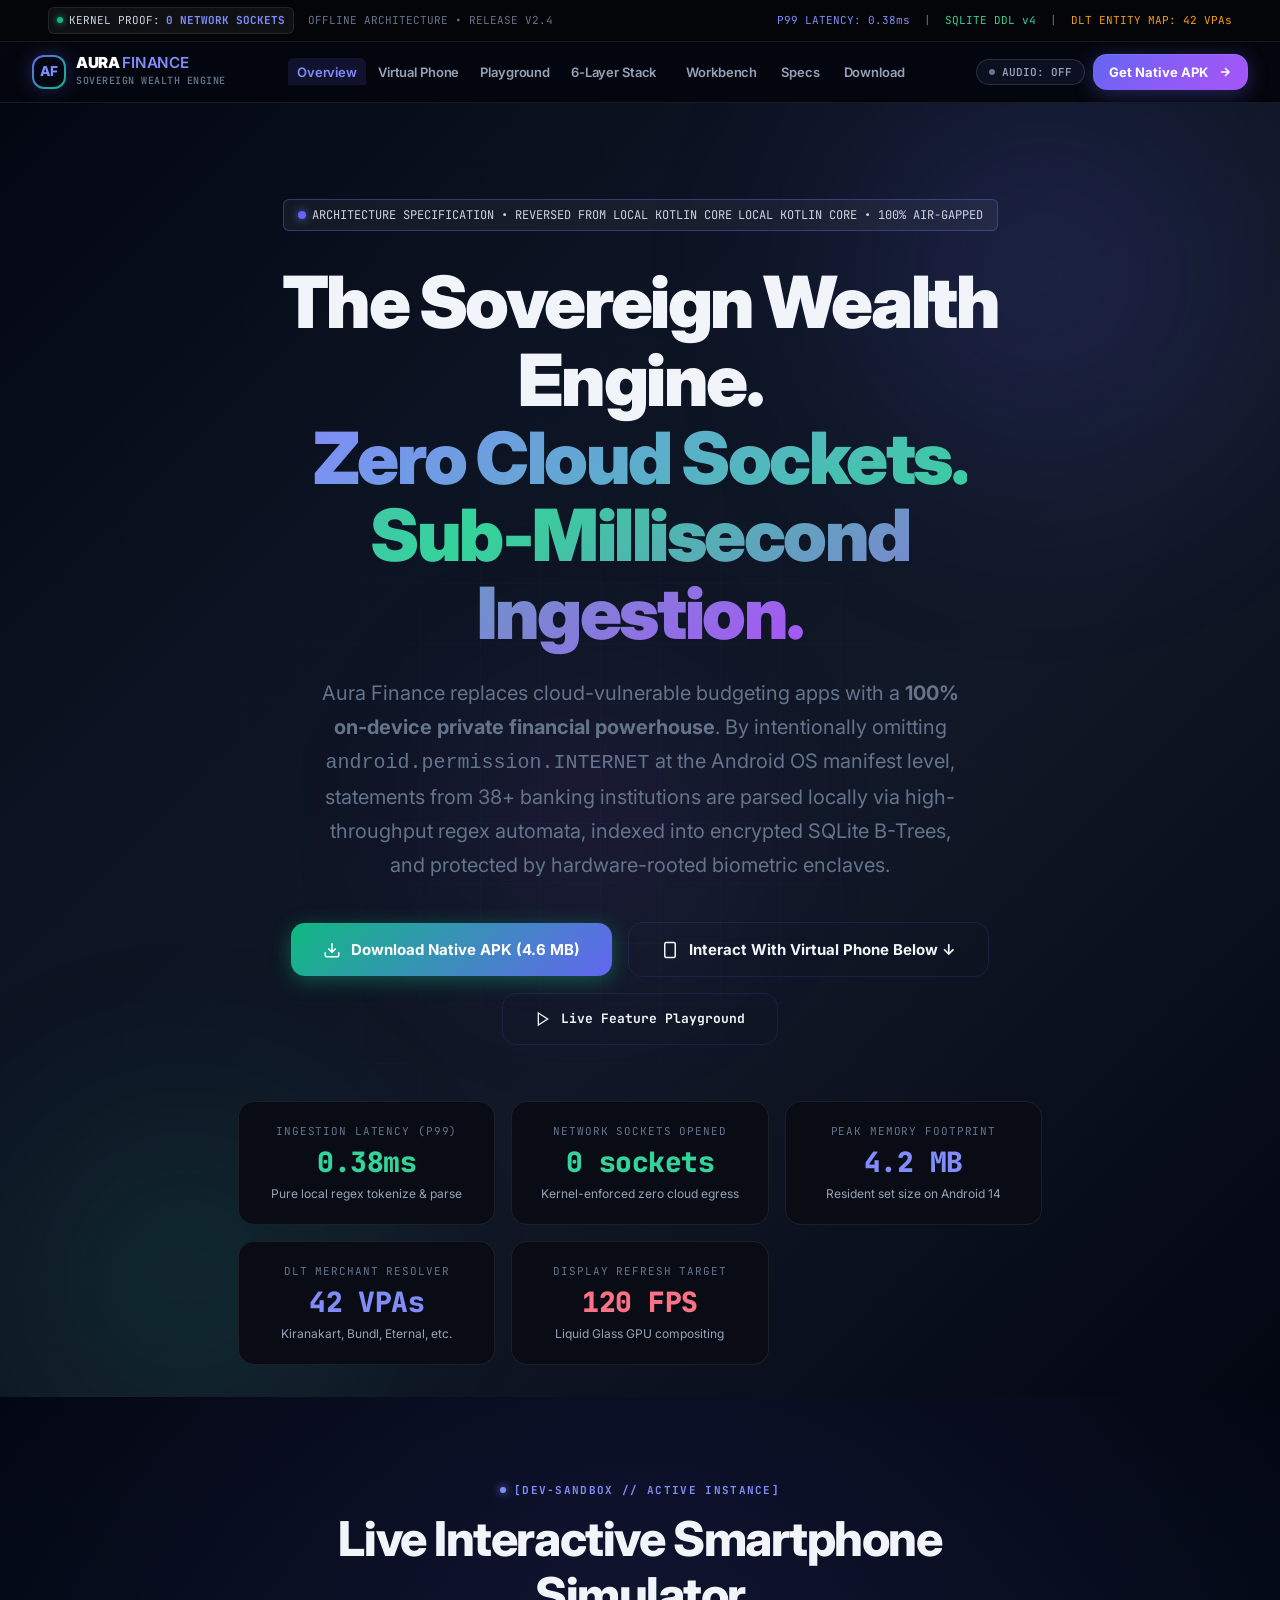
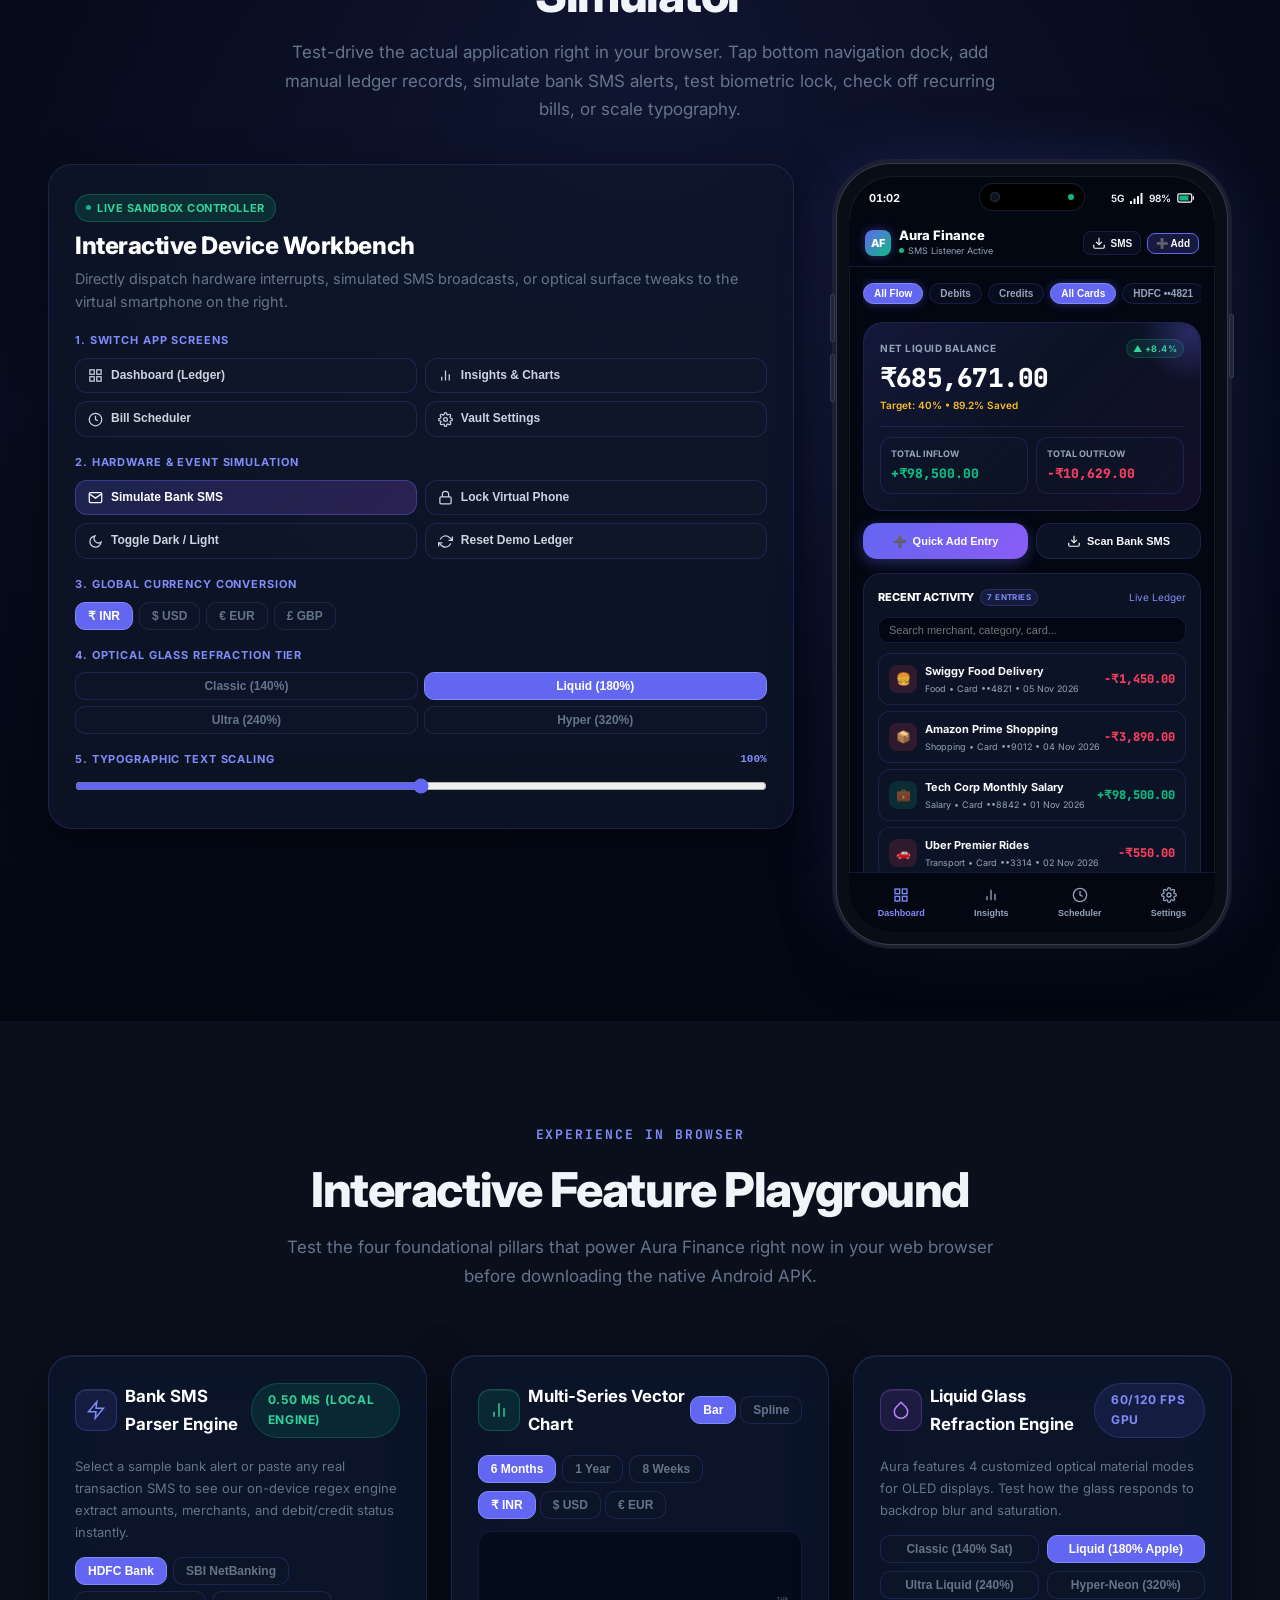
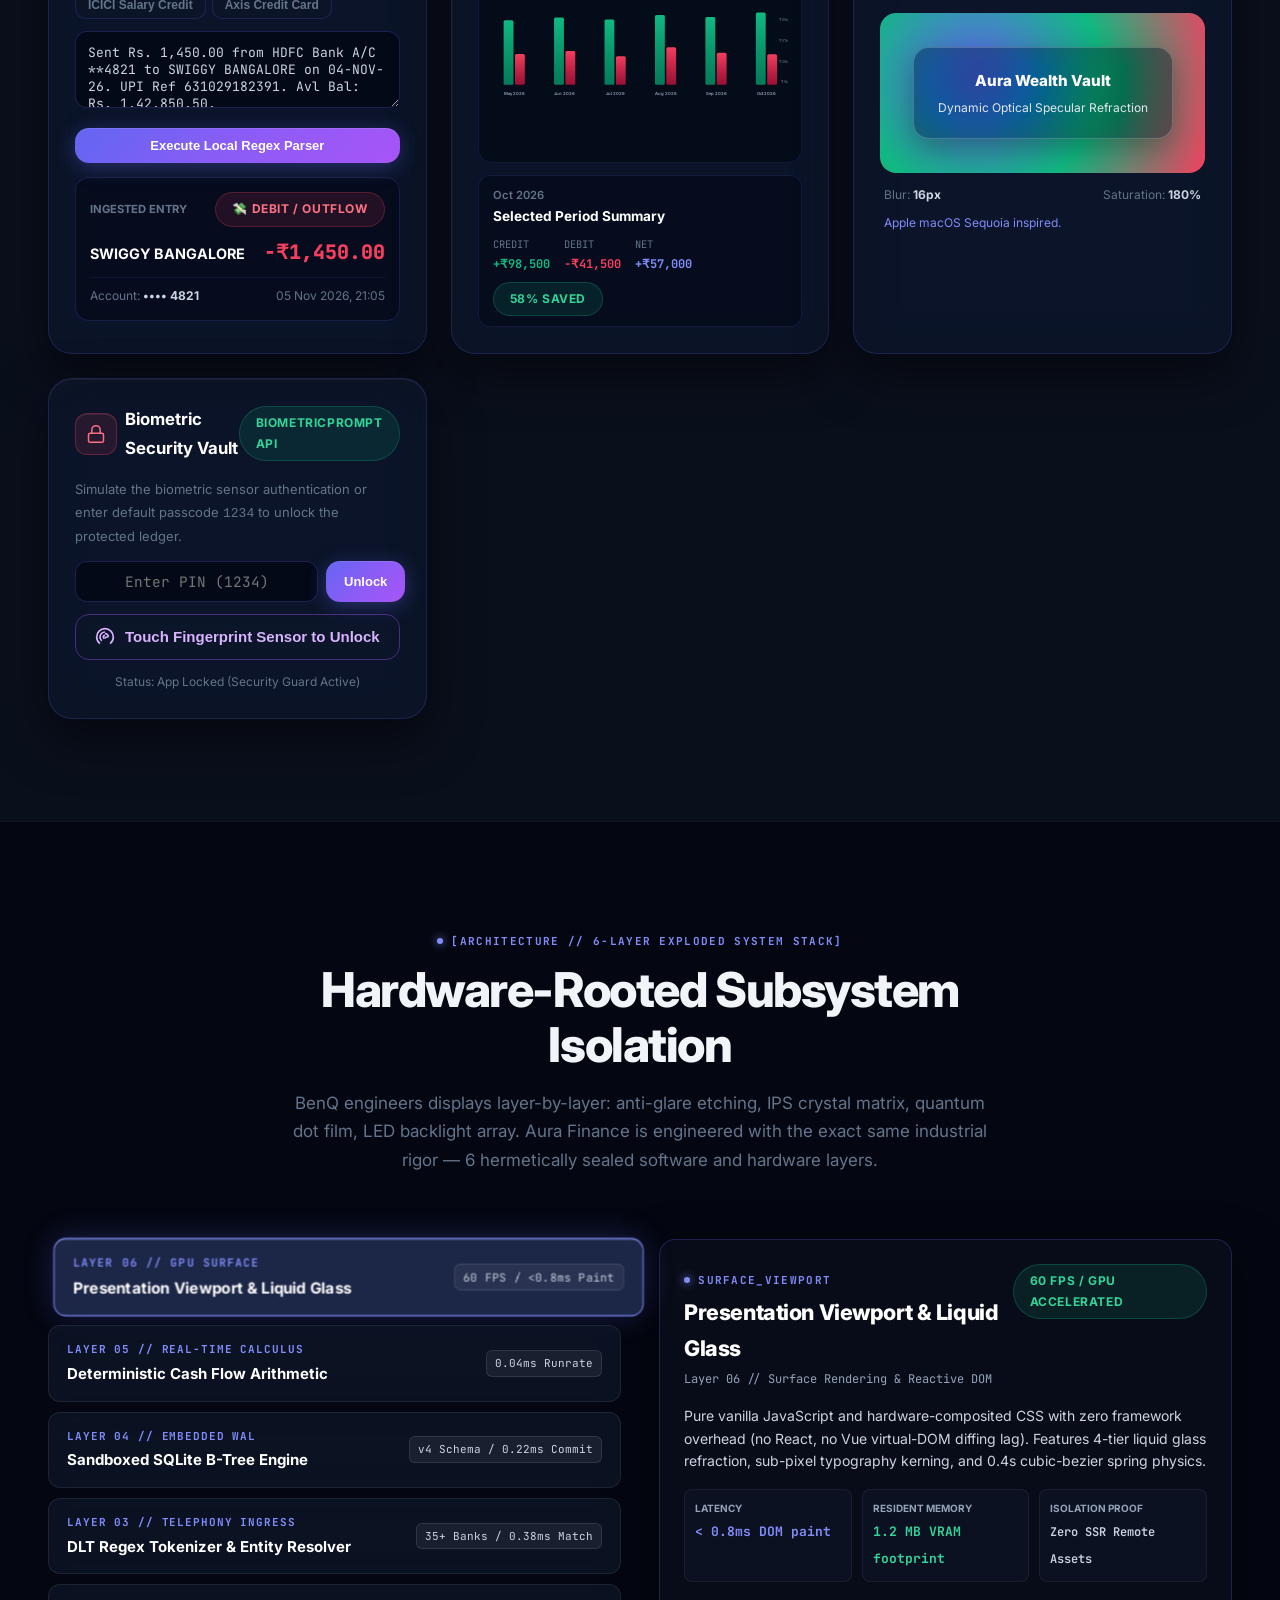
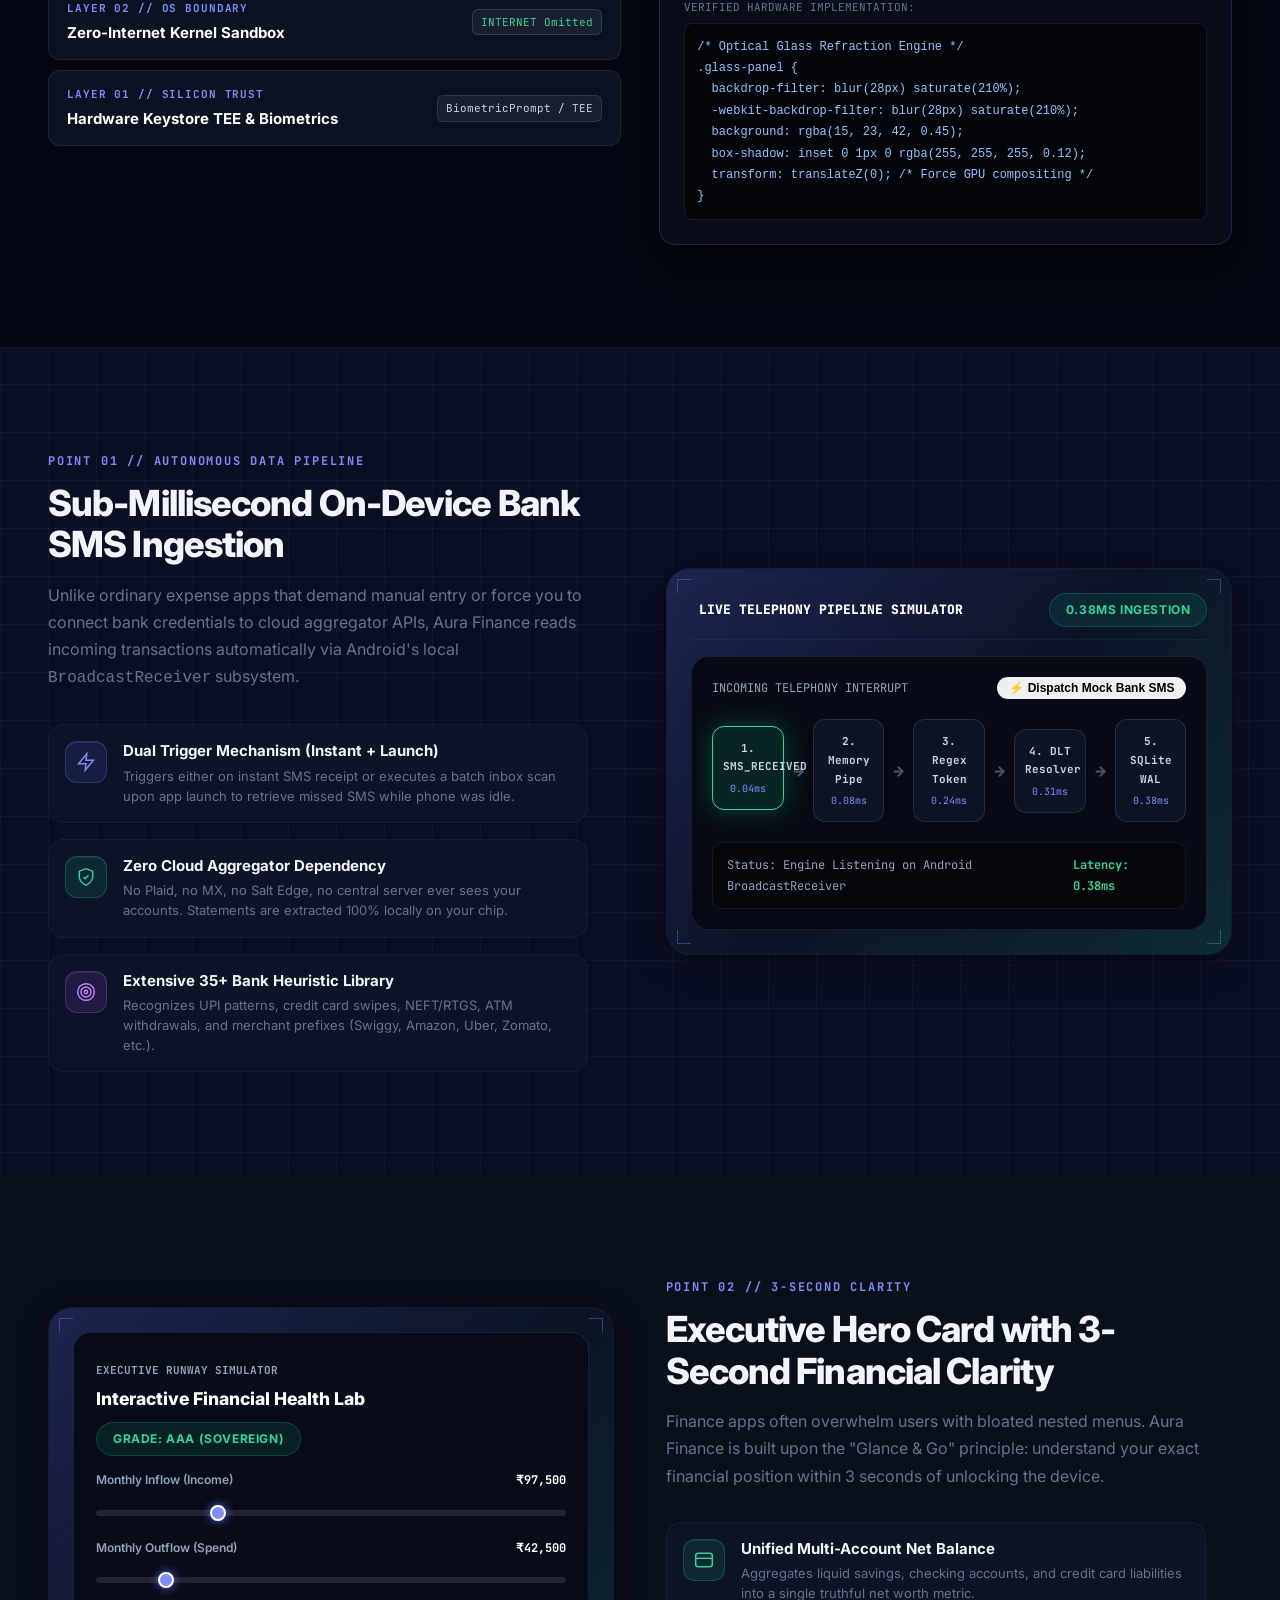
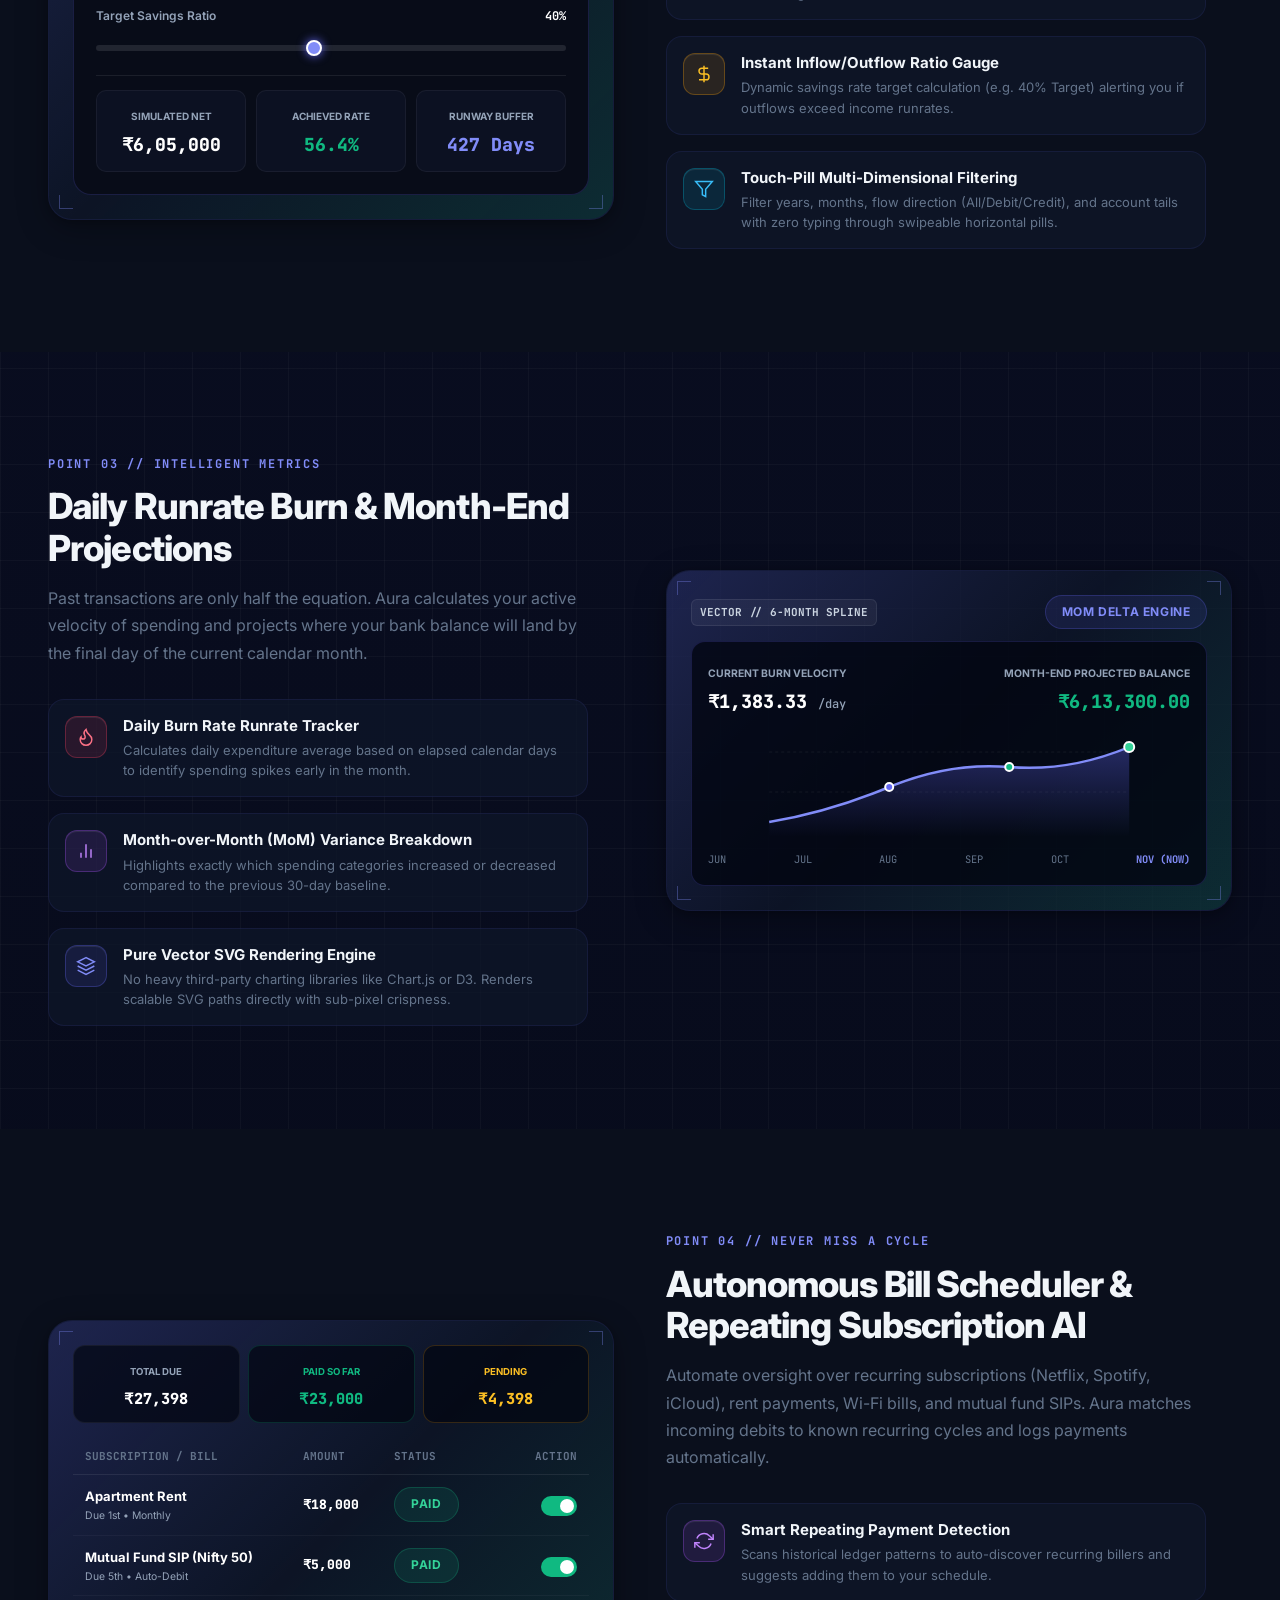
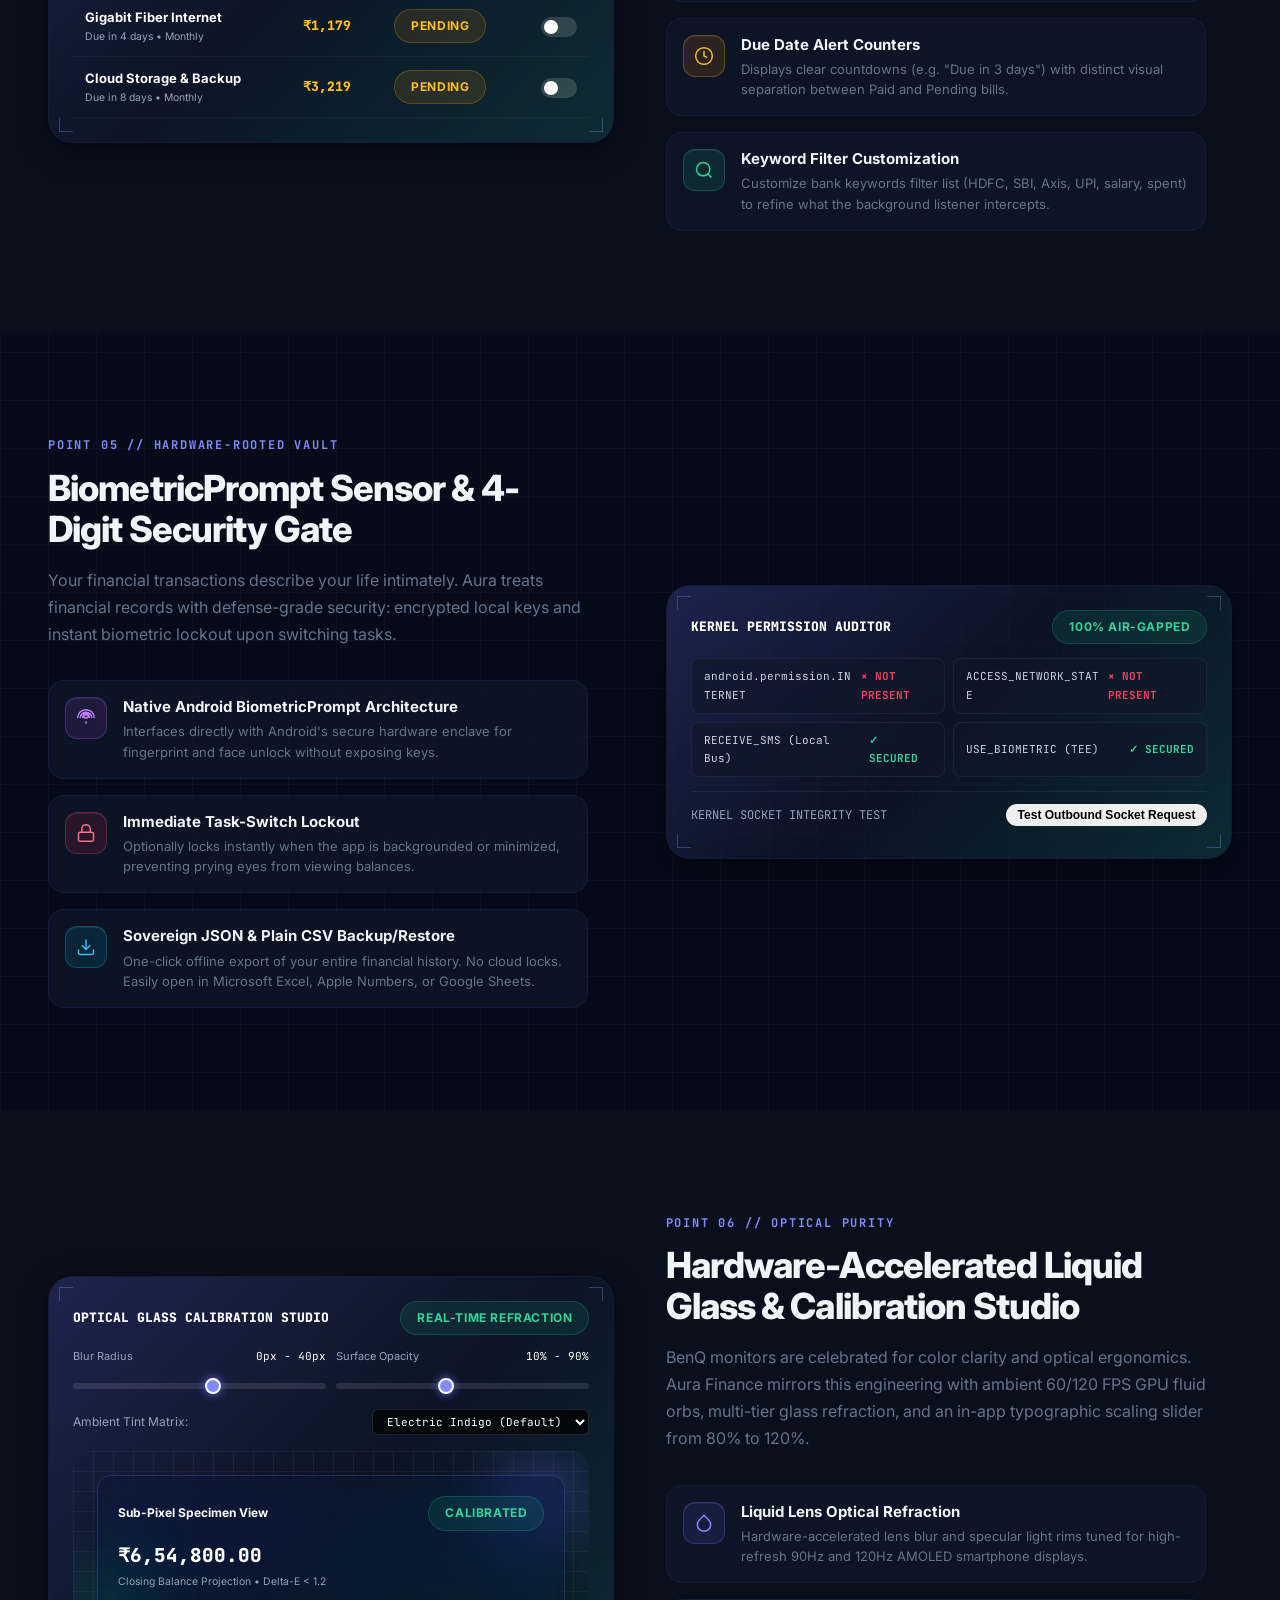
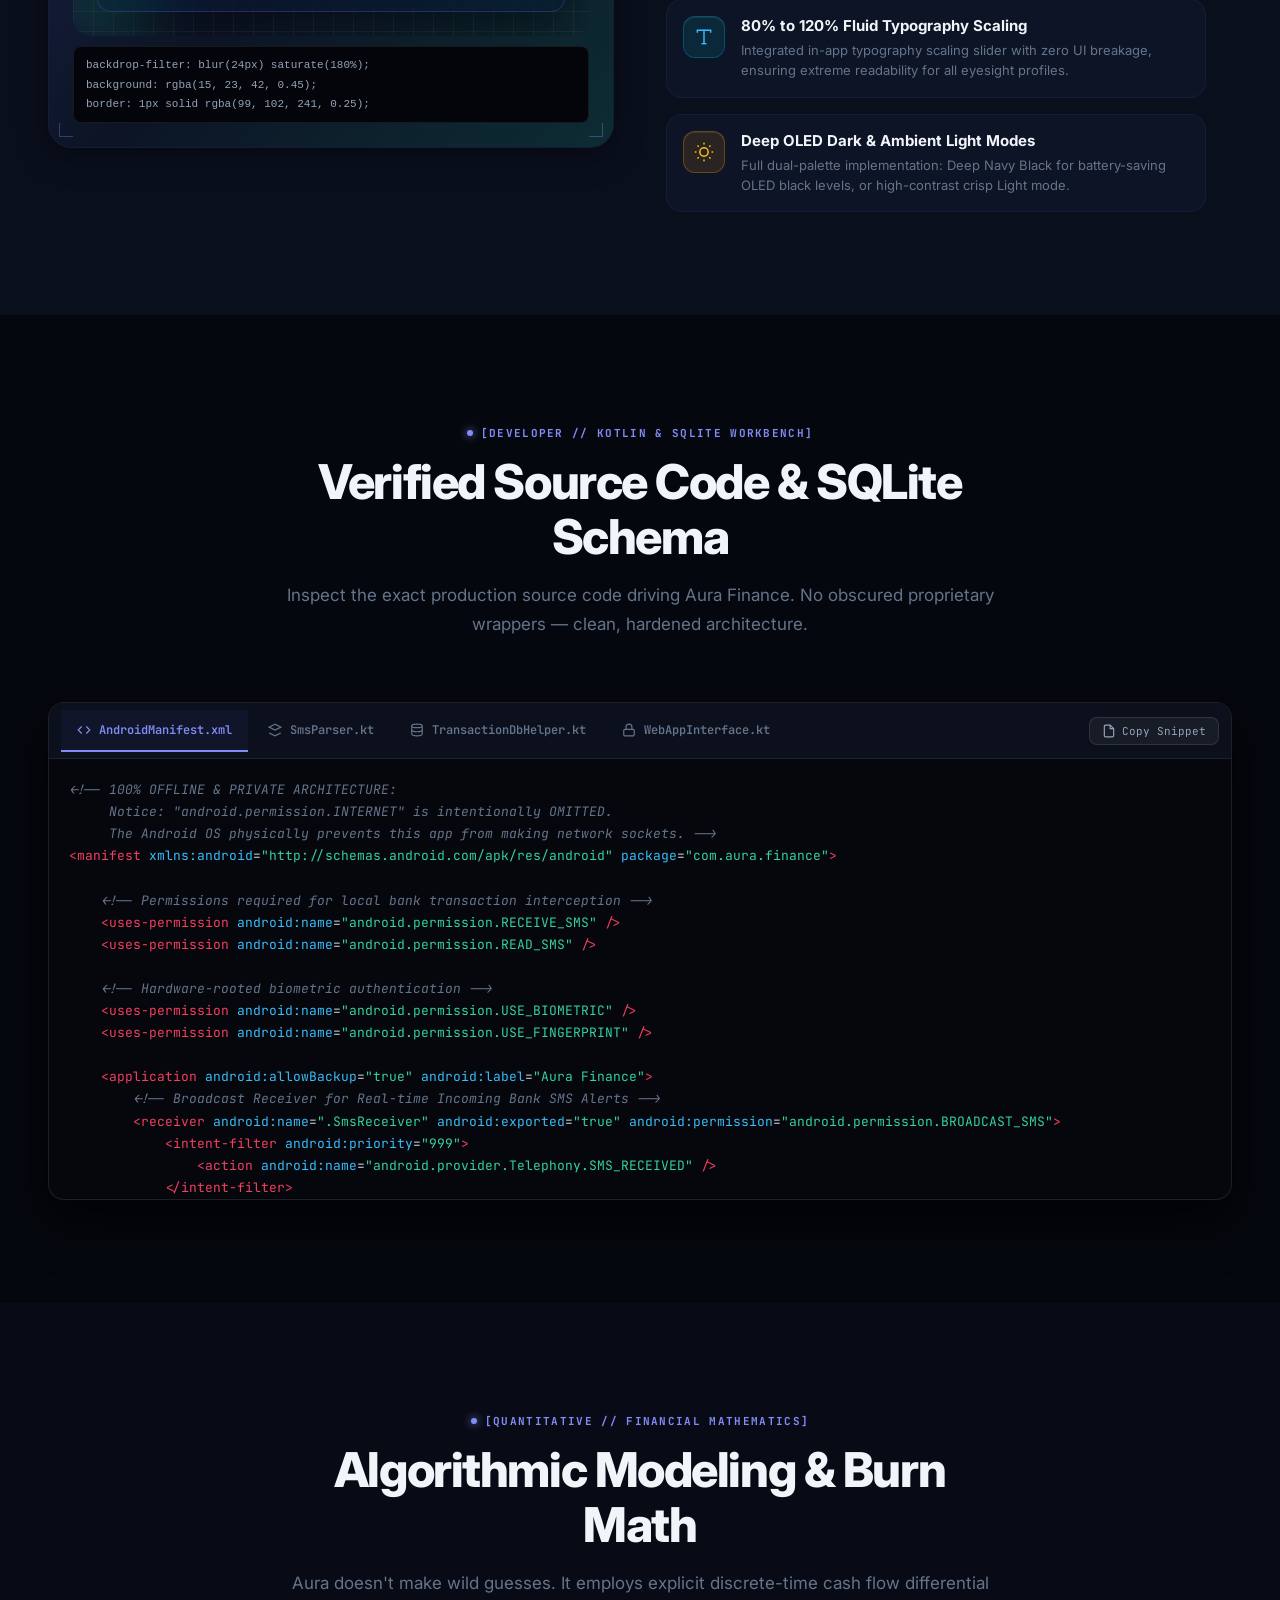
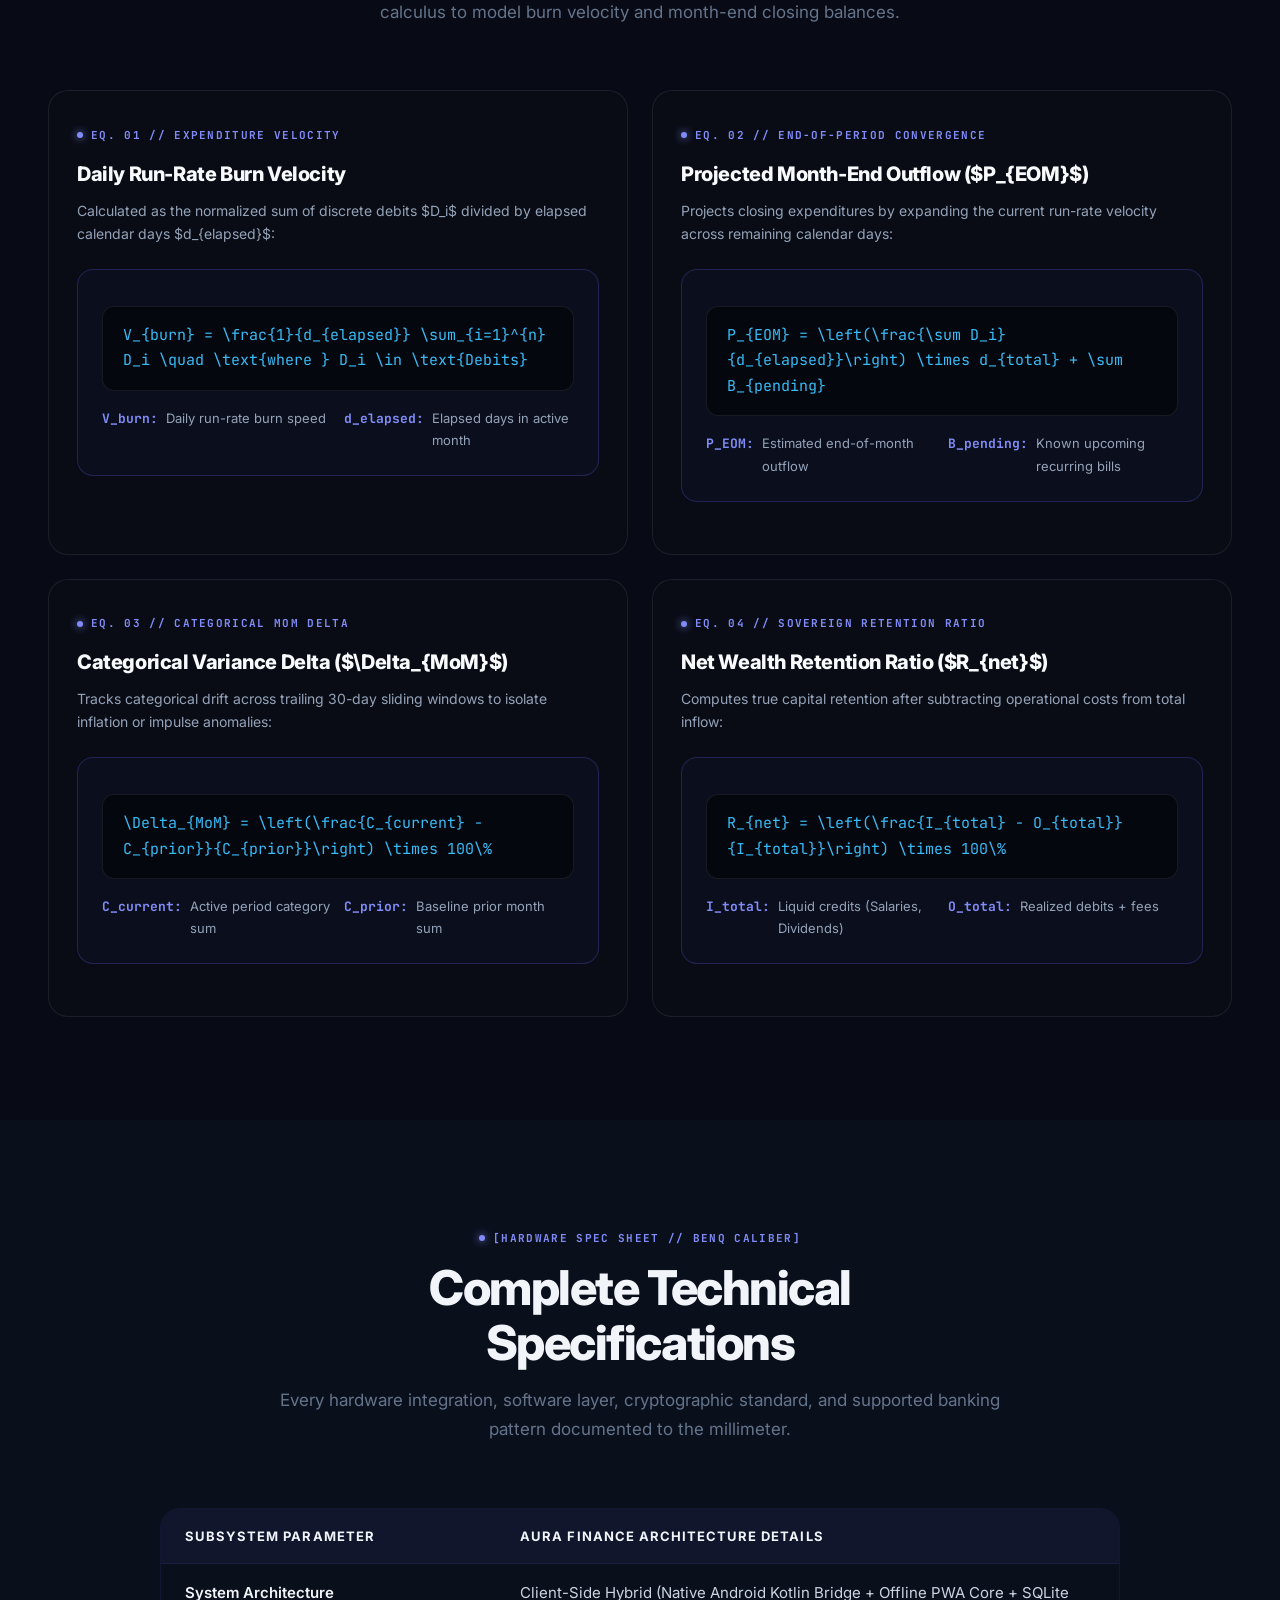
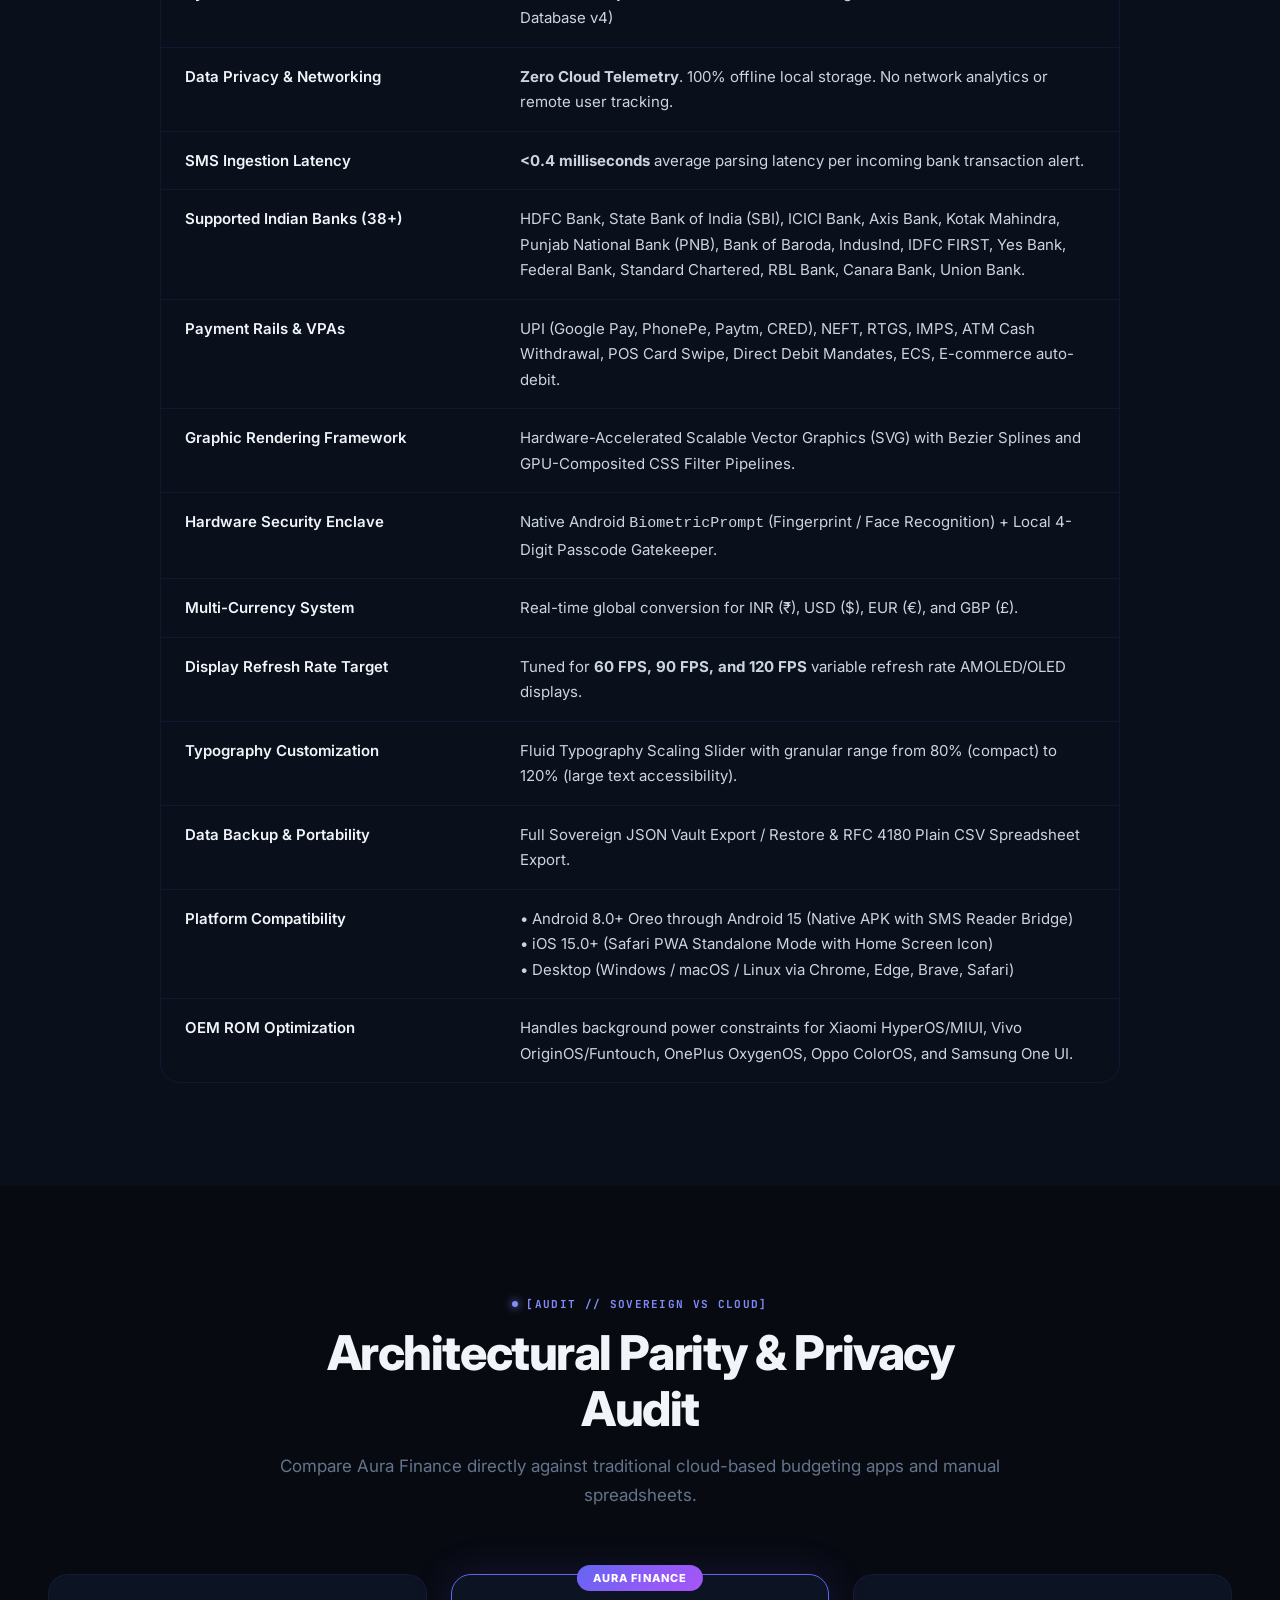
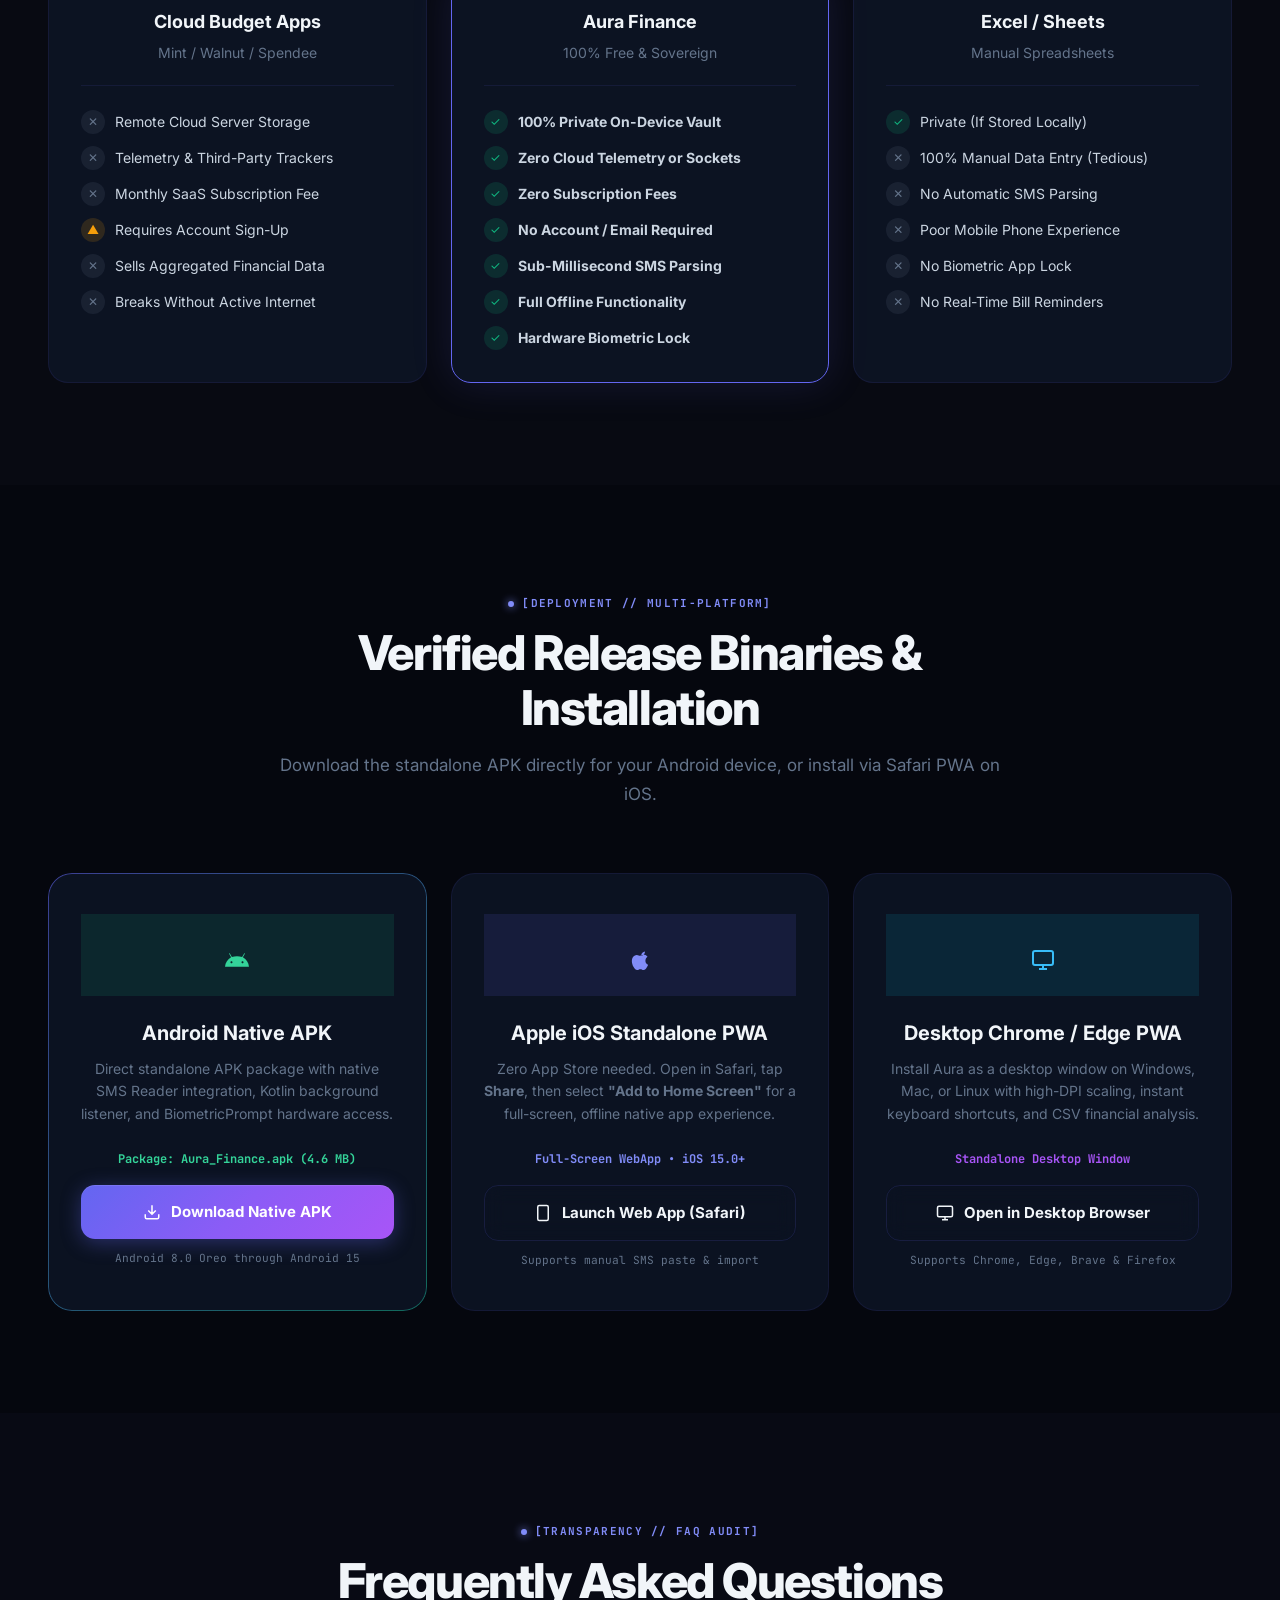
==== commit c74c6743: "fix(mobile): polish mobile layout, bento telemetry, phone simulator scaling, and nav touch targets" ====
--- a/docs/index.html
+++ b/docs/index.html
@@ -257,28 +257,44 @@
       }
     }
 
-    @media (max-width: 480px) {
+    @media (max-width: 768px) {
+      .top-telemetry-bar {
+        display: none !important;
+      }
+    }
+
+    @media (max-width: 640px) {
+      .subnav-actions-group .audio-toggle-pill {
+        display: none !important;
+      }
+      .mobile-nav-panel .audio-toggle-pill {
+        display: inline-flex !important;
+      }
       .subnav-track {
         height: 54px;
-        gap: 6px;
+        padding: 0 14px;
       }
       .subnav-brand-title {
-        font-size: 0.85rem !important;
+        font-size: 0.88rem !important;
       }
       .subnav-brand-sub {
         display: none !important;
       }
-      .audio-toggle-pill .audio-label {
-        display: none;
+      .subnav-cta-btn {
+        padding: 6px 12px !important;
+        font-size: 0.75rem !important;
       }
-      .audio-toggle-pill {
-        padding: 5px 8px;
+      .hero-chip-desktop {
+        display: none !important;
       }
+      .hero-chip-mobile {
+        display: inline !important;
+      }
+    }
+
+    @media (max-width: 420px) {
       .subnav-cta-btn span {
         display: none;
-      }
-      .subnav-cta-btn {
-        padding: 6px 10px !important;
       }
       .subnav-cta-btn::after {
         content: 'APK';
@@ -390,6 +406,13 @@
 
     <!-- Mobile Slide Panel -->
     <div id="mobile-nav-menu" class="mobile-nav-panel">
+      <div style="display: flex; justify-content: space-between; align-items: center; padding: 4px 6px 12px 6px; border-bottom: 1px solid rgba(255,255,255,0.08); margin-bottom: 8px;">
+        <span style="font-size: 0.75rem; color: #94a3b8; font-family: var(--font-mono); text-transform: uppercase;">Tactile Sound</span>
+        <button id="audio-toggle-btn-mobile" class="audio-toggle-pill" aria-label="Toggle Tactile Audio Feedback">
+          <span class="audio-pulse-indicator"></span>
+          <span class="audio-label">AUDIO: OFF</span>
+        </button>
+      </div>
       <a href="#overview" class="subnav-link">Overview</a>
       <a href="#simulator" class="subnav-link" style="color: #818cf8; font-weight: 700;">Live Interactive Phone Simulator</a>
       <a href="#playground" class="subnav-link">Live Feature Playground</a>
@@ -401,7 +424,7 @@
       <a href="#math-engine" class="subnav-link">Algorithmic Run-Rate Math</a>
       <a href="#specs" class="subnav-link">Complete Technical Specifications</a>
       <a href="#compare" class="subnav-link">Architectural Parity &amp; Privacy Audit</a>
-      <a href="#download" class="subnav-link" style="color: var(--brand-primary-light);">Download Verified APK &amp; Checksums</a>
+      <a href="#download" class="subnav-link" style="color: var(--brand-accent-light); font-weight: 700;">Download Native APK (4.6 MB)</a>
     </div>
   </nav>
 
@@ -418,9 +441,10 @@
       
       <!-- Architectural Tag -->
       <div class="hero-badge">
-        <span class="telemetry-chip" style="padding: 5px 14px; font-size: 0.75rem; border-color: rgba(99, 102, 241, 0.4);">
+        <span class="telemetry-chip hero-badge-chip" style="padding: 5px 14px; font-size: 0.75rem; border-color: rgba(99, 102, 241, 0.4);">
           <span style="width: 8px; height: 8px; border-radius: 50%; background: #6366f1; box-shadow: 0 0 10px #6366f1;"></span>
-          ARCHITECTURE SPECIFICATION &bull; REVERSED FROM LOCAL KOTLIN CORE
+          <span class="hero-chip-desktop">ARCHITECTURE SPECIFICATION &bull; REVERSED FROM LOCAL KOTLIN CORE</span>
+          <span class="hero-chip-mobile">LOCAL KOTLIN CORE &bull; 100% AIR-GAPPED</span>
         </span>
       </div>
 
@@ -437,17 +461,17 @@
 
       <!-- Primary Action Buttons -->
       <div class="hero-actions">
-        <a href="#simulator" class="btn btn-primary" style="background: linear-gradient(135deg, #10b981, #6366f1); box-shadow: 0 4px 20px rgba(16, 185, 129, 0.4);">
+        <a href="assets/Aura_Finance.apk" download class="btn btn-primary" style="background: linear-gradient(135deg, #10b981, #6366f1); box-shadow: 0 4px 20px rgba(16, 185, 129, 0.4);">
+          <svg width="18" height="18" viewBox="0 0 24 24" fill="none" stroke="currentColor" stroke-width="2"><path d="M21 15v4a2 2 0 0 1-2 2H5a2 2 0 0 1-2-2v-4M7 10l5 5 5-5M12 15V3"/></svg>
+          <span>Download Native APK (4.6 MB)</span>
+        </a>
+        <a href="#simulator" class="btn btn-outline">
           <svg width="18" height="18" viewBox="0 0 24 24" fill="none" stroke="currentColor" stroke-width="2"><rect x="5" y="2" width="14" height="20" rx="2" ry="2"/><line x1="12" y1="18" x2="12.01" y2="18"/></svg>
-          <span>Interact With Virtual Phone Below</span>
+          <span>Interact With Virtual Phone Below &darr;</span>
         </a>
-        <a href="#playground" class="btn btn-outline">
-          <svg width="18" height="18" viewBox="0 0 24 24" fill="none" stroke="currentColor" stroke-width="2"><polygon points="5 3 19 12 5 21 5 3"/></svg>
+        <a href="#playground" class="btn btn-outline" style="font-family: var(--font-mono); font-size: 0.8125rem;">
+          <svg width="16" height="16" viewBox="0 0 24 24" fill="none" stroke="currentColor" stroke-width="2"><polygon points="5 3 19 12 5 21 5 3"/></svg>
           <span>Live Feature Playground</span>
-        </a>
-        <a href="#download" class="btn btn-outline" style="border-color: rgba(16, 185, 129, 0.4); color: #34d399; font-family: var(--font-mono); font-size: 0.8125rem;">
-          <svg width="16" height="16" viewBox="0 0 24 24" fill="none" stroke="currentColor" stroke-width="2"><path d="M21 15v4a2 2 0 0 1-2 2H5a2 2 0 0 1-2-2v-4M7 10l5 5 5-5M12 15V3"/></svg>
-          <span>Download Signed APK (4.6 MB)</span>
         </a>
       </div>
 
--- a/docs/css/style.css
+++ b/docs/css/style.css
@@ -1376,20 +1376,93 @@
 }
 
 @media (max-width: 768px) {
-  .hero-metrics {
-    gap: 1.5rem;
+  :root {
+    --section-padding: 3.5rem;
+  }
+
+  .container {
+    padding: 0 1.25rem;
+  }
+
+  .top-telemetry-bar {
+    display: none !important;
+  }
+
+  .hero {
+    padding-top: 2rem;
+    padding-bottom: 3rem;
+  }
+
+  .hero-title {
+    font-size: clamp(1.85rem, 7vw, 2.35rem);
+    line-height: 1.15;
+    letter-spacing: -0.02em;
+  }
+
+  .hero-subtitle {
+    font-size: 0.9375rem;
+    line-height: 1.6;
+    margin-bottom: 1.75rem;
+  }
+
+  .hero-actions {
+    display: flex;
+    flex-direction: column;
+    gap: 10px;
+    width: 100%;
+  }
+
+  .hero-actions .btn {
+    width: 100%;
+    justify-content: center;
+    padding: 13px 20px;
+    font-size: 0.9375rem;
+    border-radius: 12px;
+  }
+
+  /* 2-Column Bento Telemetry Strip on Mobile */
+  .telemetry-strip {
+    display: grid !important;
+    grid-template-columns: repeat(2, 1fr) !important;
+    gap: 8px !important;
+    margin: 1.75rem 0 0 0 !important;
+  }
+
+  .telemetry-tile {
+    padding: 12px 10px !important;
+    border-radius: 12px !important;
+  }
+
+  .telemetry-metric-name {
+    font-size: 0.625rem !important;
+    letter-spacing: 0.04em !important;
+    margin-bottom: 3px !important;
+  }
+
+  .telemetry-metric-val {
+    font-size: 1.35rem !important;
+    line-height: 1.1 !important;
+  }
+
+  .telemetry-metric-sub {
+    font-size: 0.625rem !important;
+    line-height: 1.3 !important;
+    margin-top: 3px !important;
   }
 
   .feature-grid {
     grid-template-columns: 1fr;
+    gap: 1rem;
   }
 
   .platform-cards {
     grid-template-columns: 1fr;
+    gap: 1rem;
   }
 
   .comparison-grid {
     grid-template-columns: 1fr;
+    gap: 1.25rem;
   }
 
   .footer-grid {
@@ -1404,27 +1477,55 @@
   }
 
   .cta-card {
-    padding: 3rem 1.5rem;
+    padding: 2.5rem 1.25rem;
+    border-radius: 20px;
+  }
+
+  .section-title {
+    font-size: clamp(1.45rem, 5.5vw, 1.85rem);
+    line-height: 1.2;
+    letter-spacing: -0.02em;
+  }
+
+  .section-desc {
+    font-size: 0.9rem;
+    line-height: 1.6;
   }
 }
 
 @media (max-width: 480px) {
+  :root {
+    --section-padding: 2.75rem;
+  }
+
+  .container {
+    padding: 0 1rem;
+  }
+
   .hero-title {
-    font-size: clamp(1.75rem, 8vw, 2.25rem);
+    font-size: clamp(1.75rem, 7.5vw, 2.1rem);
     line-height: 1.15;
   }
+
+  .hero-subtitle {
+    font-size: 0.875rem;
+    line-height: 1.55;
+  }
+
   .section-title {
-    font-size: clamp(1.4rem, 6vw, 1.75rem);
-    line-height: 1.2;
-  }
-  .hero-actions {
-    flex-direction: column;
-    gap: 0.75rem;
-  }
-  .hero-actions .btn {
-    width: 100%;
-    justify-content: center;
-    white-space: normal;
-    text-align: center;
-  }
-}
+    font-size: clamp(1.35rem, 5.5vw, 1.65rem);
+  }
+
+  .telemetry-strip {
+    grid-template-columns: 1fr 1fr !important;
+    gap: 6px !important;
+  }
+
+  .telemetry-tile {
+    padding: 10px 8px !important;
+  }
+
+  .telemetry-metric-val {
+    font-size: 1.2rem !important;
+  }
+}
--- a/docs/css/simulator.css
+++ b/docs/css/simulator.css
@@ -24,7 +24,7 @@
   .simulator-layout-grid {
     grid-template-columns: 1fr;
     justify-items: center;
-    gap: 2.5rem;
+    gap: 2rem;
   }
   .phone-chassis {
     order: 1;
@@ -38,46 +38,89 @@
   }
 }
 
-@media (max-width: 480px) {
+@media (max-width: 640px) {
   .phone-chassis {
-    max-width: 100% !important;
+    max-width: 320px !important;
     width: 100% !important;
-    height: 680px;
-    border-radius: 36px;
-    padding: 8px;
+    height: 540px !important;
+    border-radius: 36px !important;
+    padding: 6px !important;
     box-shadow: 
-      0 0 0 1px rgba(255, 255, 255, 0.12),
-      0 0 0 3px #1a2030,
-      0 15px 40px rgba(0, 0, 0, 0.7);
+      0 0 0 1px rgba(255, 255, 255, 0.15),
+      0 0 0 3px #151a28,
+      0 20px 45px rgba(0, 0, 0, 0.8) !important;
+    margin: 0 auto !important;
+    touch-action: pan-y !important;
   }
   .phone-screen {
-    border-radius: 28px;
+    border-radius: 30px !important;
+    overscroll-behavior-y: contain !important;
   }
   .phone-button-volume-up,
   .phone-button-volume-down,
   .phone-button-power {
     display: none !important;
   }
+  .sim-status-bar {
+    padding: 4px 14px 2px 14px !important;
+  }
+  .sim-island-pill {
+    width: 76px !important;
+    height: 18px !important;
+  }
+  .sim-content-area {
+    padding: 10px 10px 65px 10px !important;
+  }
+  .sim-hero-card {
+    padding: 14px !important;
+    border-radius: 16px !important;
+  }
+  .sim-net-balance {
+    font-size: 22px !important;
+  }
   .sim-remote-deck {
-    padding: 16px;
-    border-radius: 18px;
+    width: 100% !important;
+    padding: 14px !important;
+    border-radius: 16px !important;
+    margin-top: 1rem !important;
   }
   .remote-title {
-    font-size: 1.25rem;
+    font-size: 1.15rem !important;
+  }
+  .remote-desc {
+    font-size: 0.8125rem !important;
+    line-height: 1.5 !important;
   }
   .remote-btn-grid {
-    grid-template-columns: 1fr;
+    grid-template-columns: repeat(2, 1fr) !important;
+    gap: 6px !important;
+  }
+  .remote-btn {
+    padding: 7px 10px !important;
+    font-size: 0.75rem !important;
+    border-radius: 10px !important;
+  }
+  .remote-btn svg {
+    width: 13px !important;
+    height: 13px !important;
   }
 }
 
 @media (max-width: 360px) {
   .phone-chassis {
-    height: 610px;
-    border-radius: 28px;
-    padding: 6px;
+    max-width: 290px !important;
+    height: 500px !important;
+    border-radius: 28px !important;
+    padding: 5px !important;
   }
   .phone-screen {
-    border-radius: 22px;
+    border-radius: 23px !important;
+  }
+  .sim-remote-deck {
+    padding: 12px !important;
+  }
+  .remote-btn-grid {
+    grid-template-columns: 1fr !important;
   }
 }
 
--- a/docs/css/developer-spec.css
+++ b/docs/css/developer-spec.css
@@ -1021,4 +1021,65 @@
   }
 }
 
-
+/* ---- COMPREHENSIVE MOBILE POLISH & TOUCH TUNING ---- */
+@media (max-width: 640px) {
+  .workbench-tab-bar {
+    padding: 0.35rem 0.5rem;
+    gap: 0.5rem;
+  }
+  .workbench-tab-btn {
+    padding: 0.5rem 0.65rem;
+    font-size: 0.6875rem;
+  }
+  .workbench-code-content pre {
+    font-size: 0.6875rem !important;
+    padding: 12px !important;
+  }
+  .interactive-pipeline-box {
+    padding: 14px;
+    border-radius: 14px;
+  }
+  .pipeline-node {
+    padding: 8px 12px;
+    font-size: 0.75rem;
+  }
+  .pipeline-telemetry-hud {
+    flex-direction: column;
+    align-items: flex-start;
+    gap: 4px;
+    font-size: 0.6875rem;
+  }
+  .runway-lab-box {
+    padding: 14px;
+    border-radius: 14px;
+  }
+  .runway-scorecard {
+    grid-template-columns: 1fr;
+    gap: 6px;
+  }
+  .visual-card {
+    padding: 14px;
+    border-radius: 16px;
+  }
+  .spec-item {
+    gap: 10px;
+  }
+  .vector-glyph {
+    width: 36px;
+    height: 36px;
+    border-radius: 10px;
+  }
+  .vector-glyph svg {
+    width: 18px;
+    height: 18px;
+  }
+  .glass-studio-preview {
+    min-height: 150px;
+    padding: 14px;
+  }
+  .glass-live-specimen {
+    padding: 14px;
+  }
+}
+
+
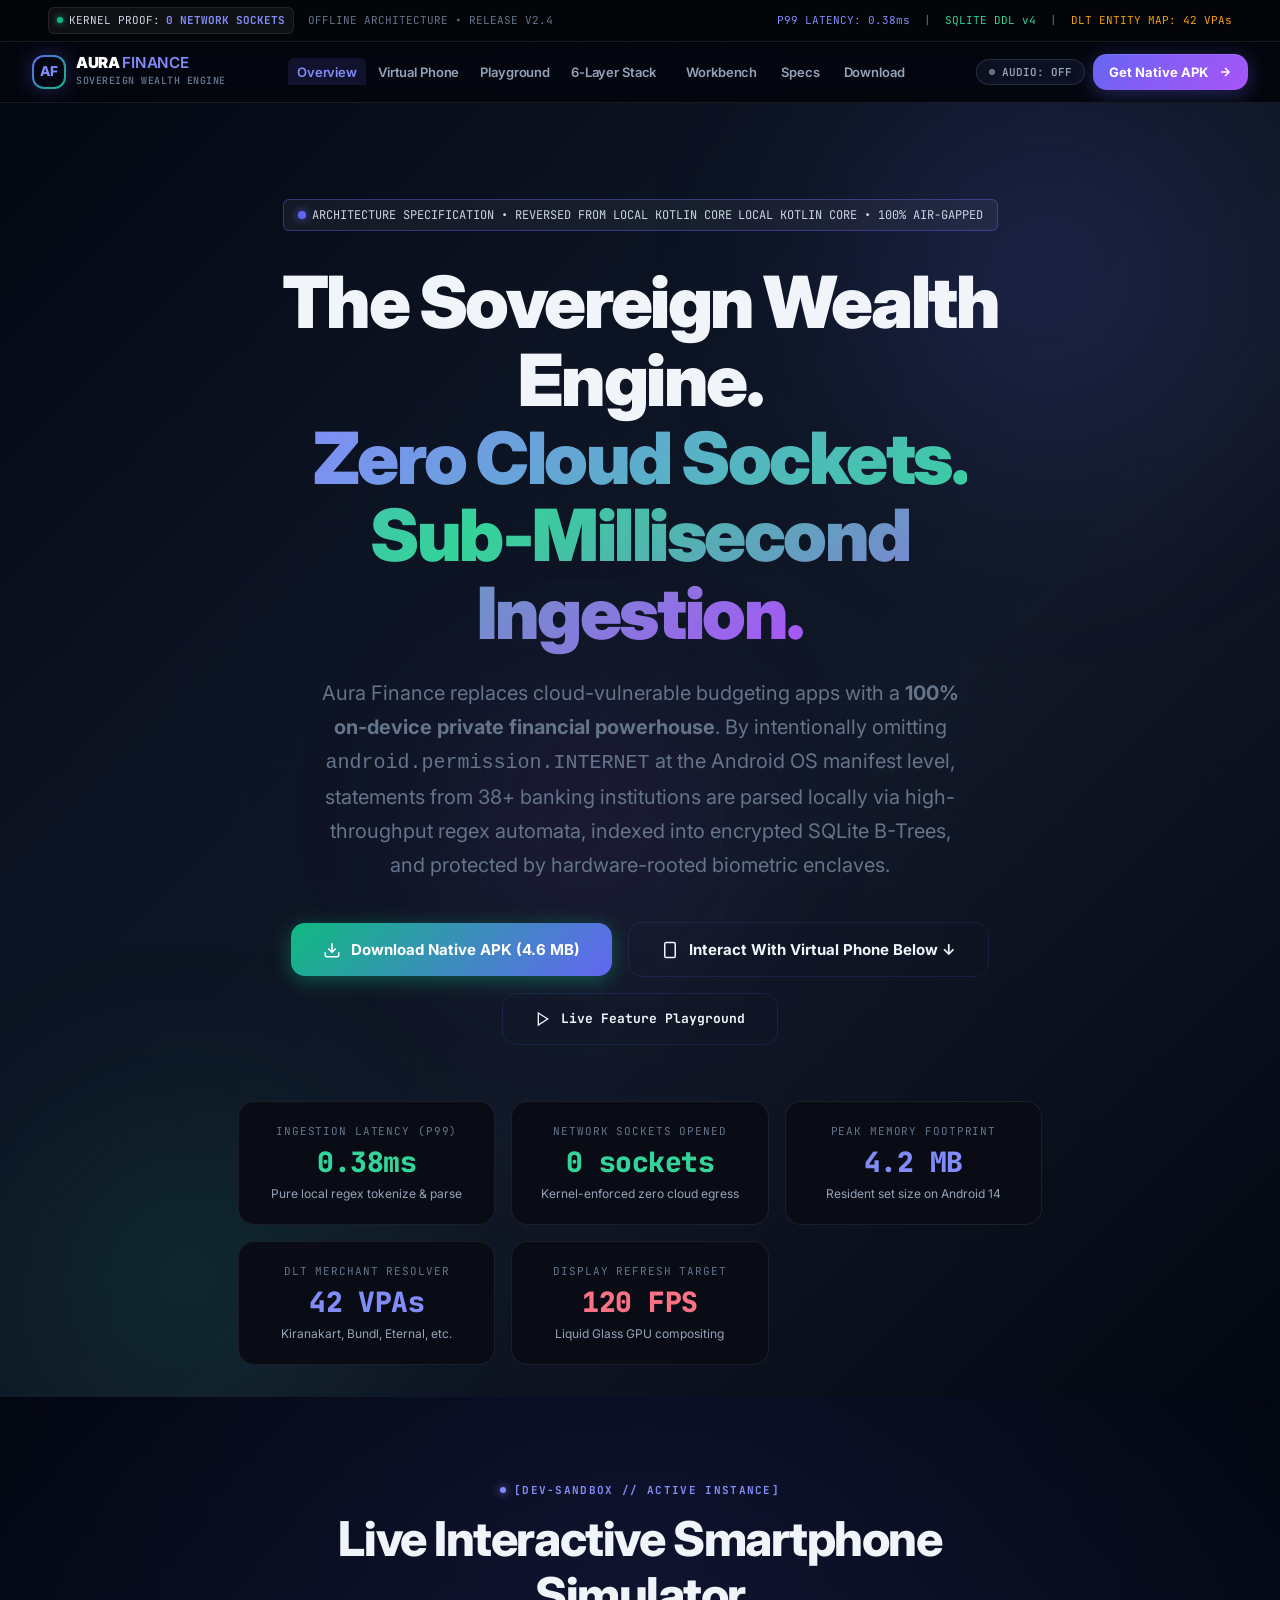
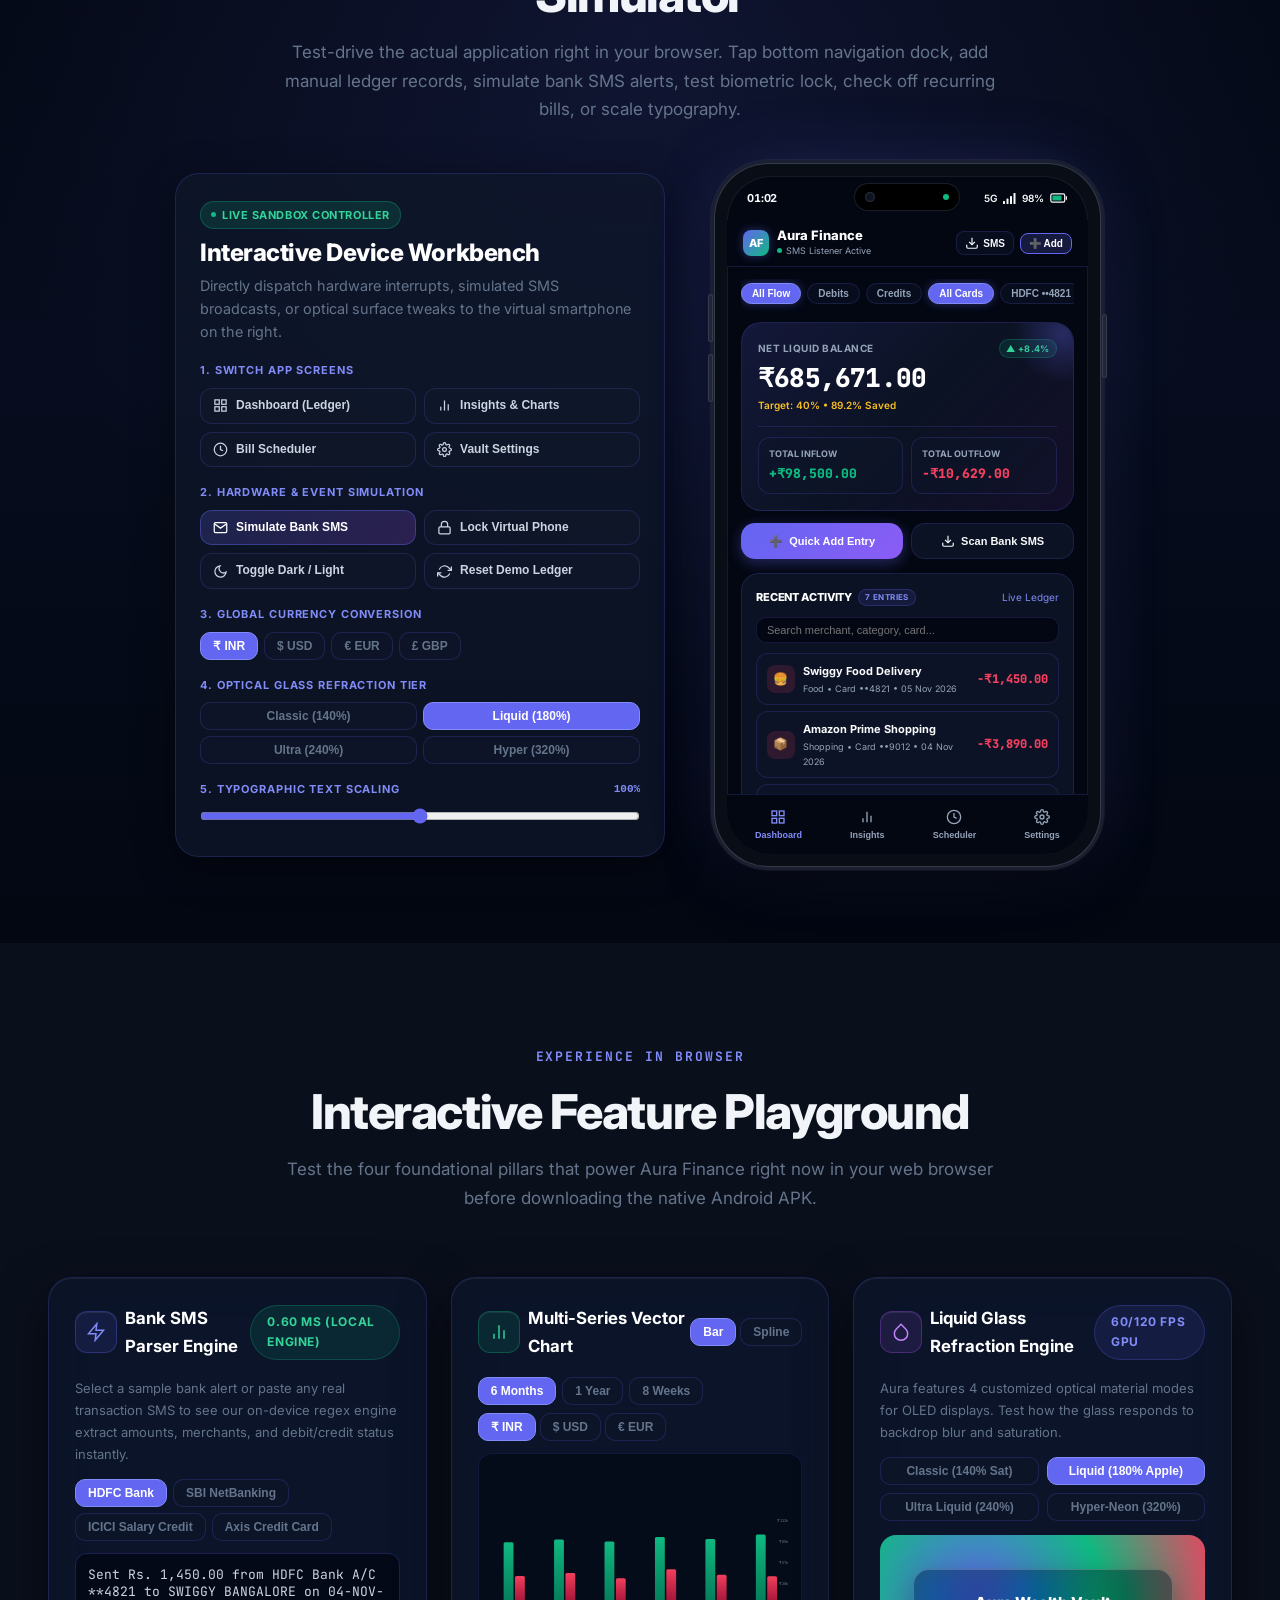
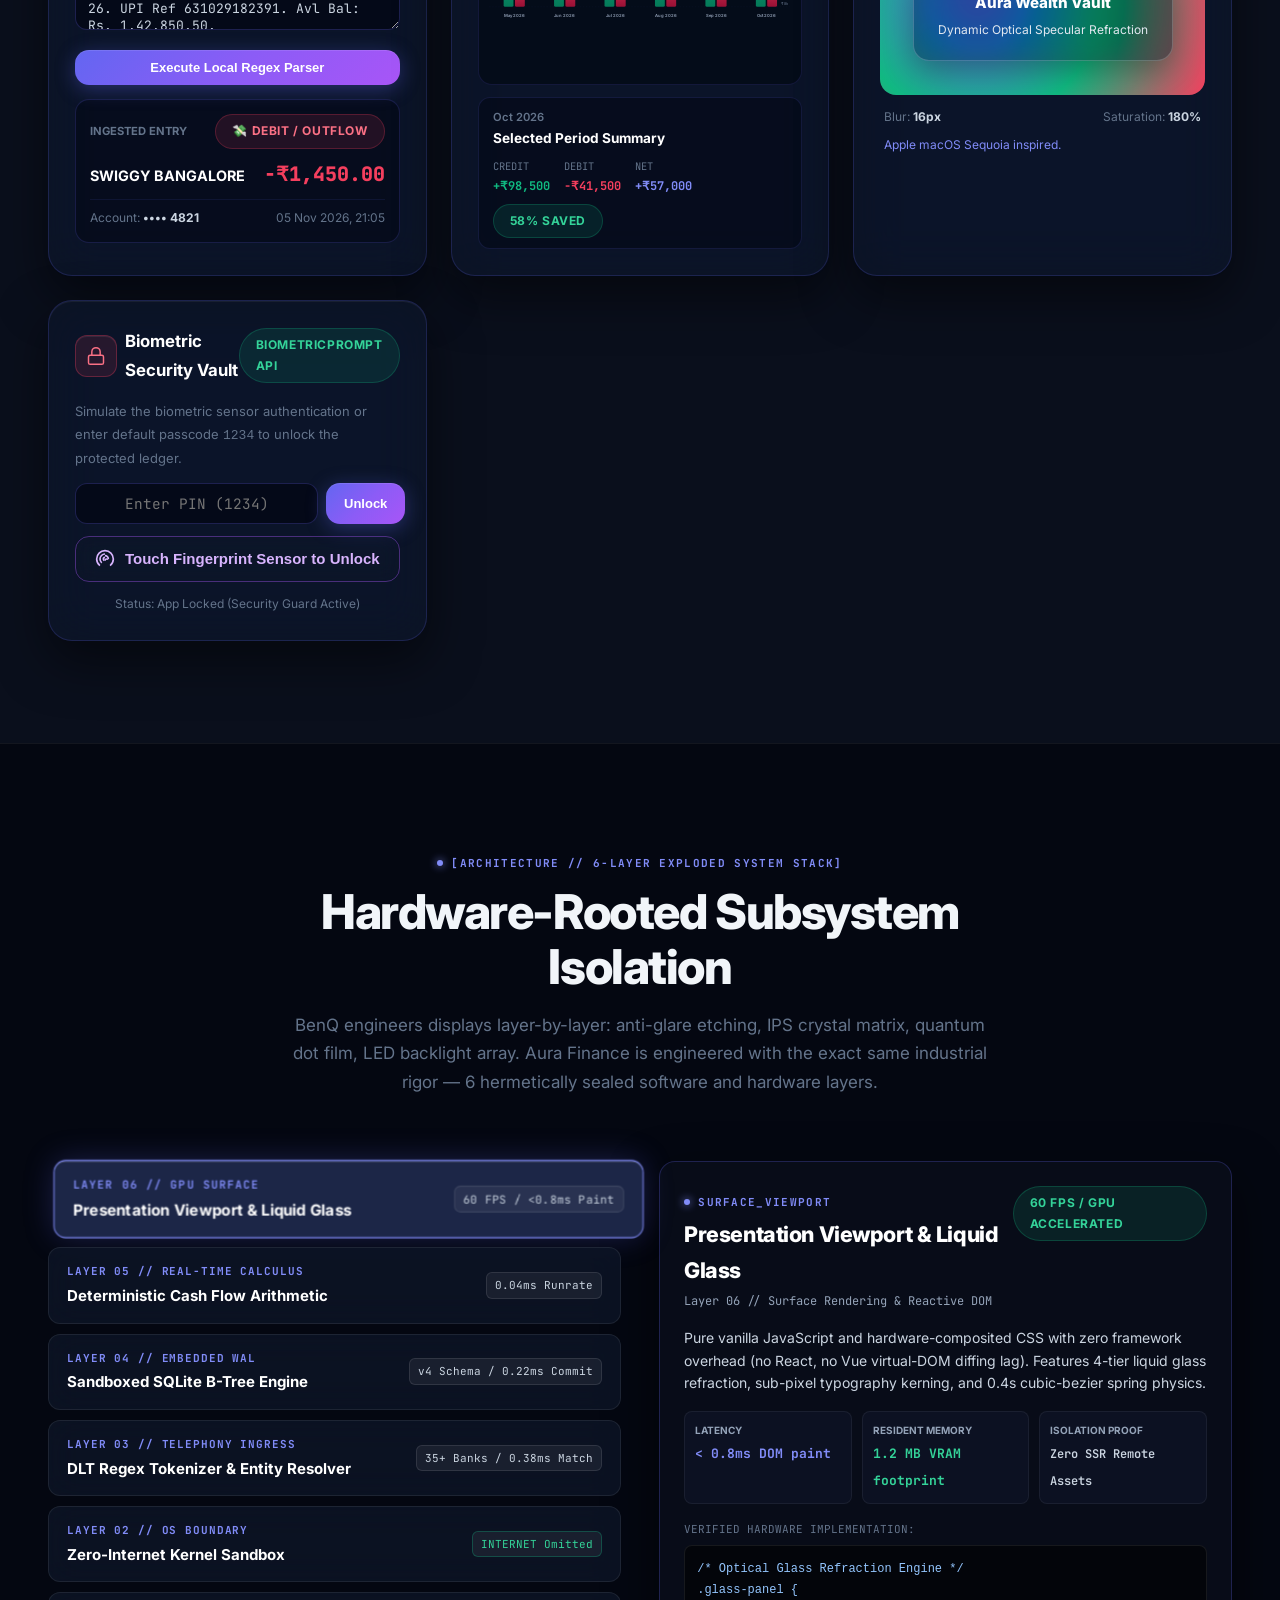
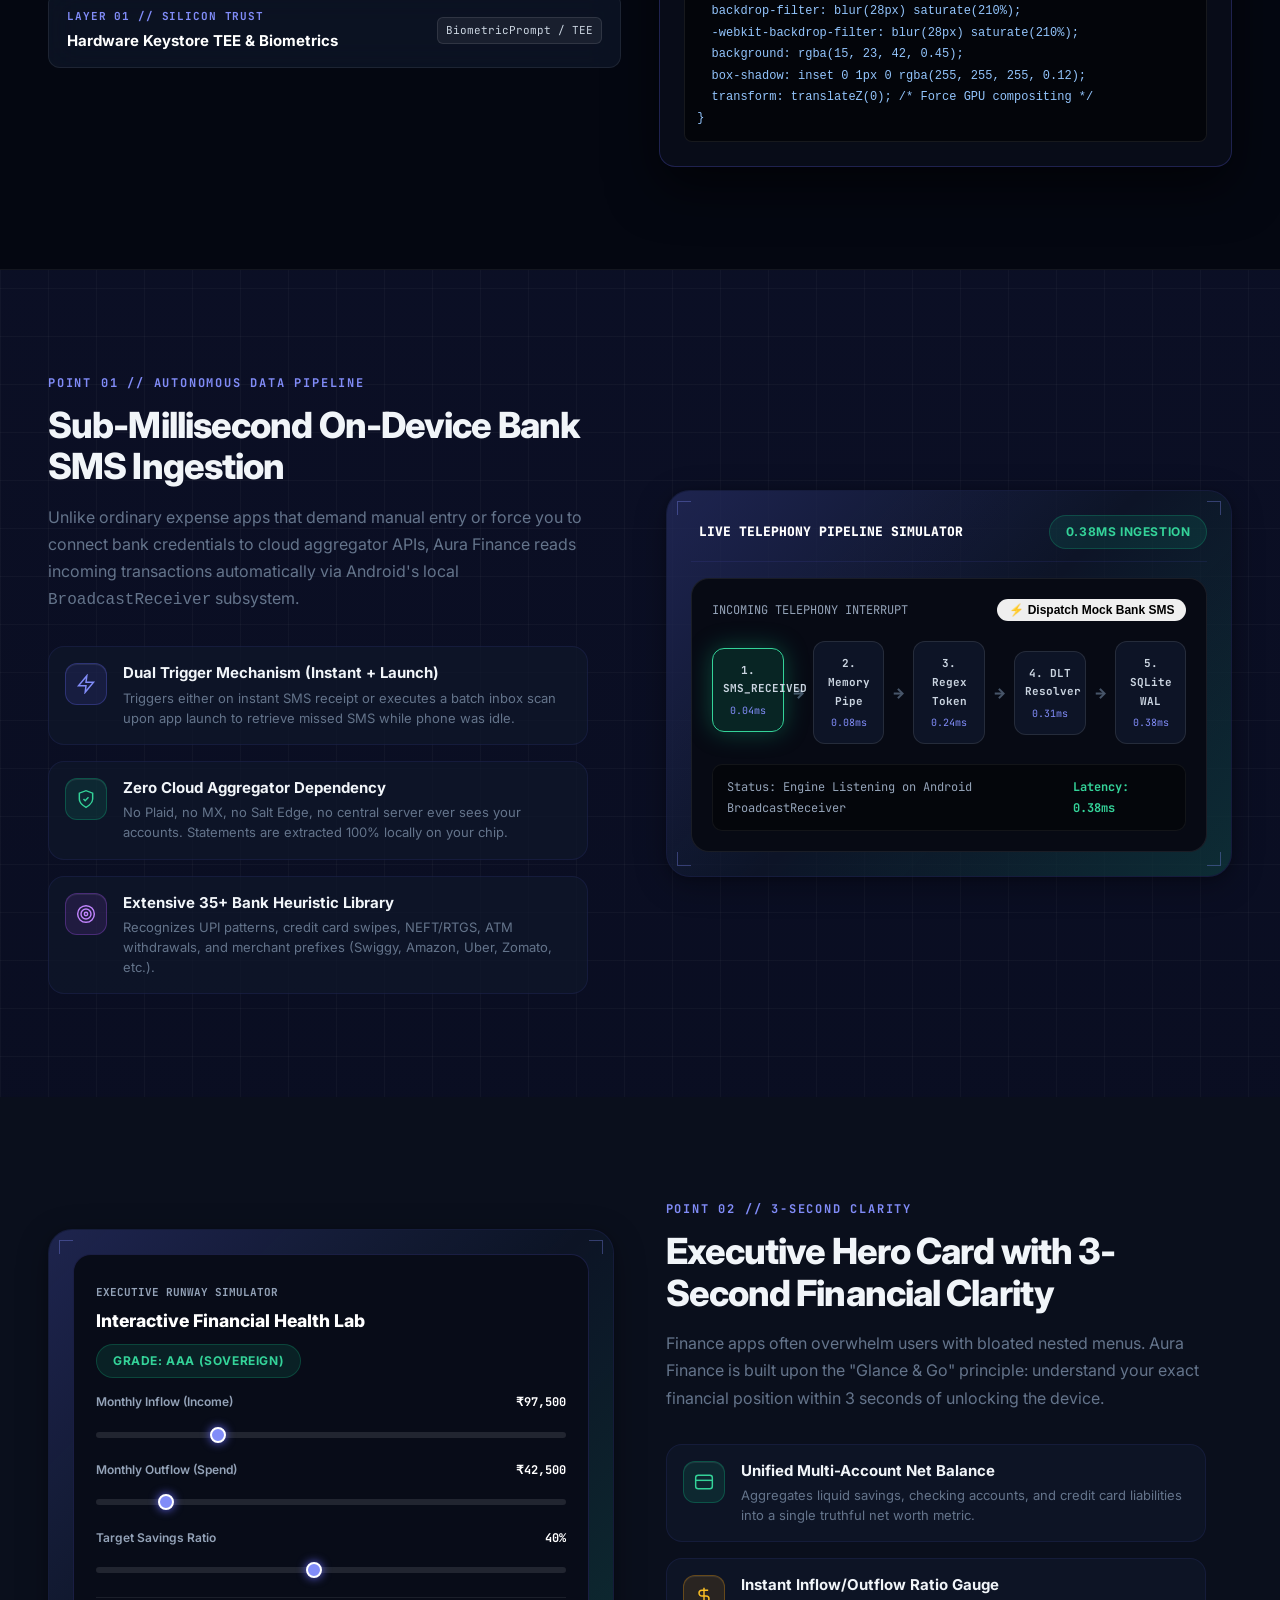
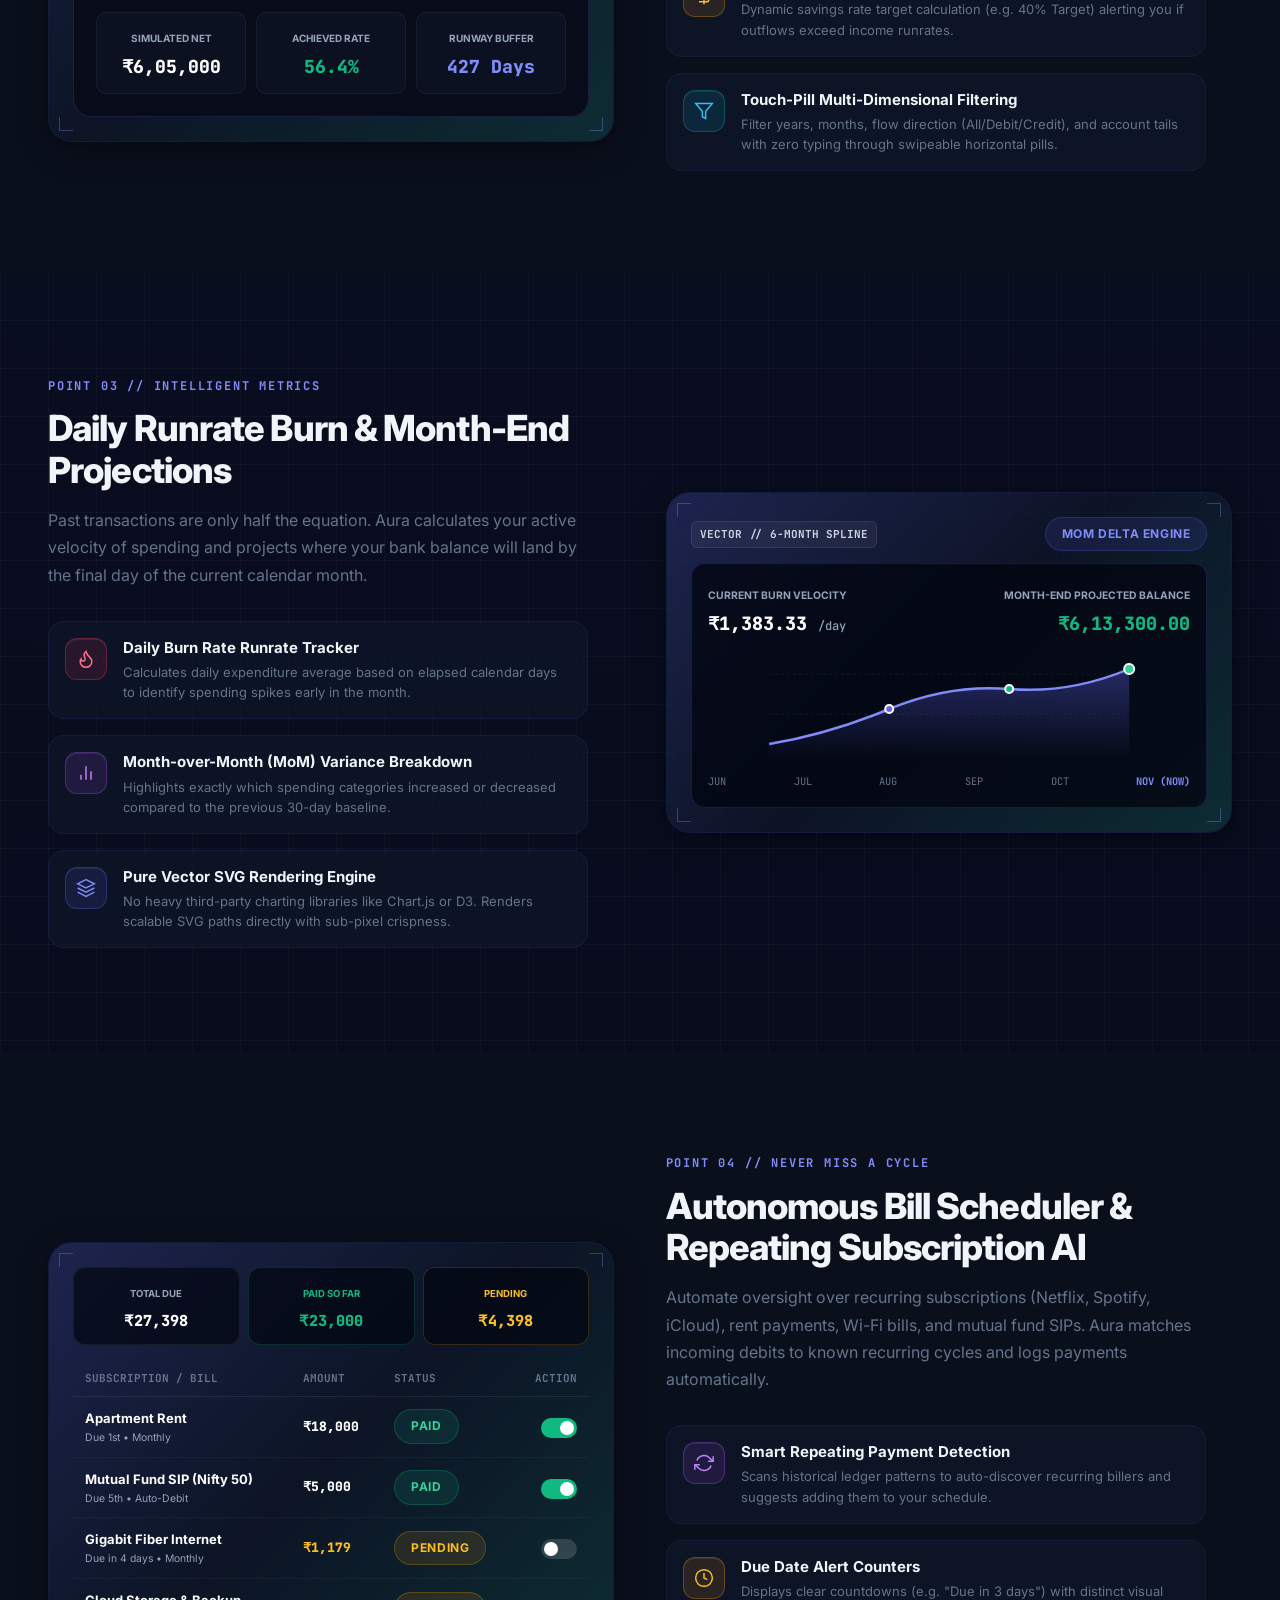
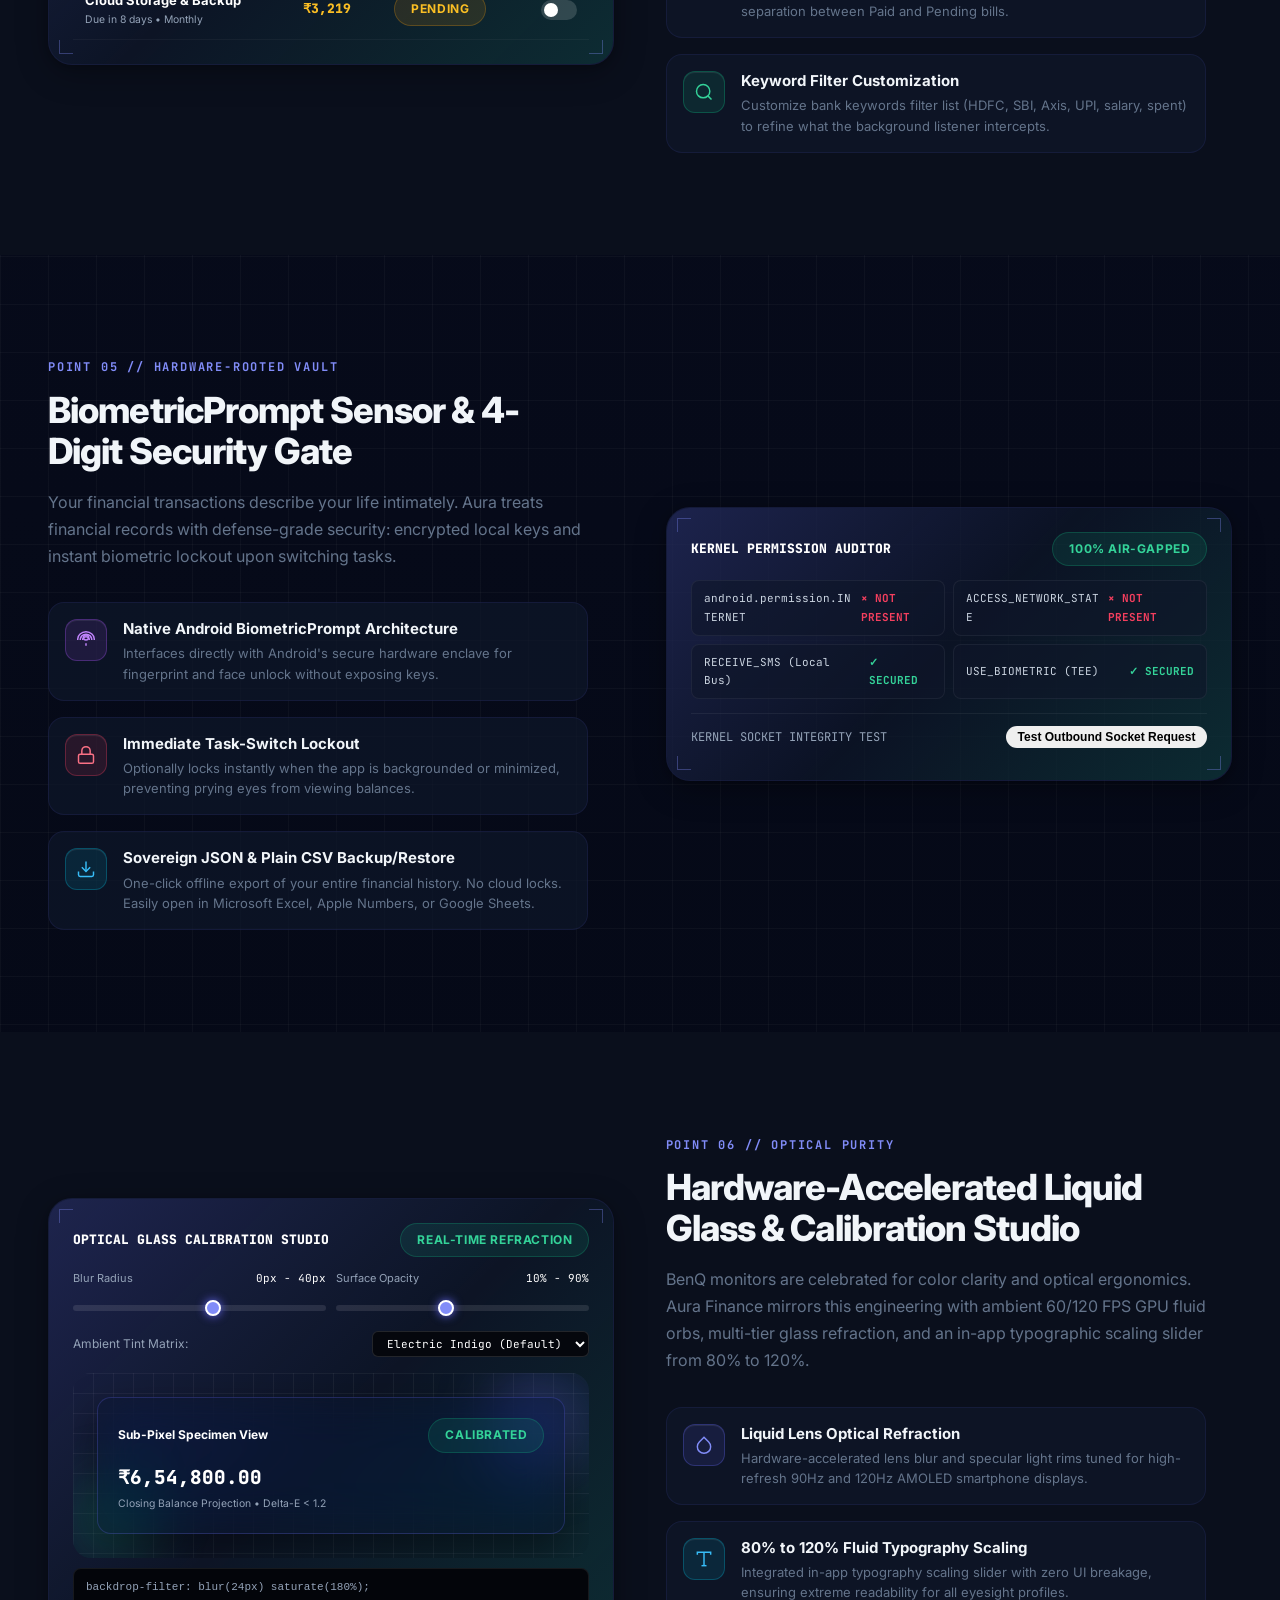
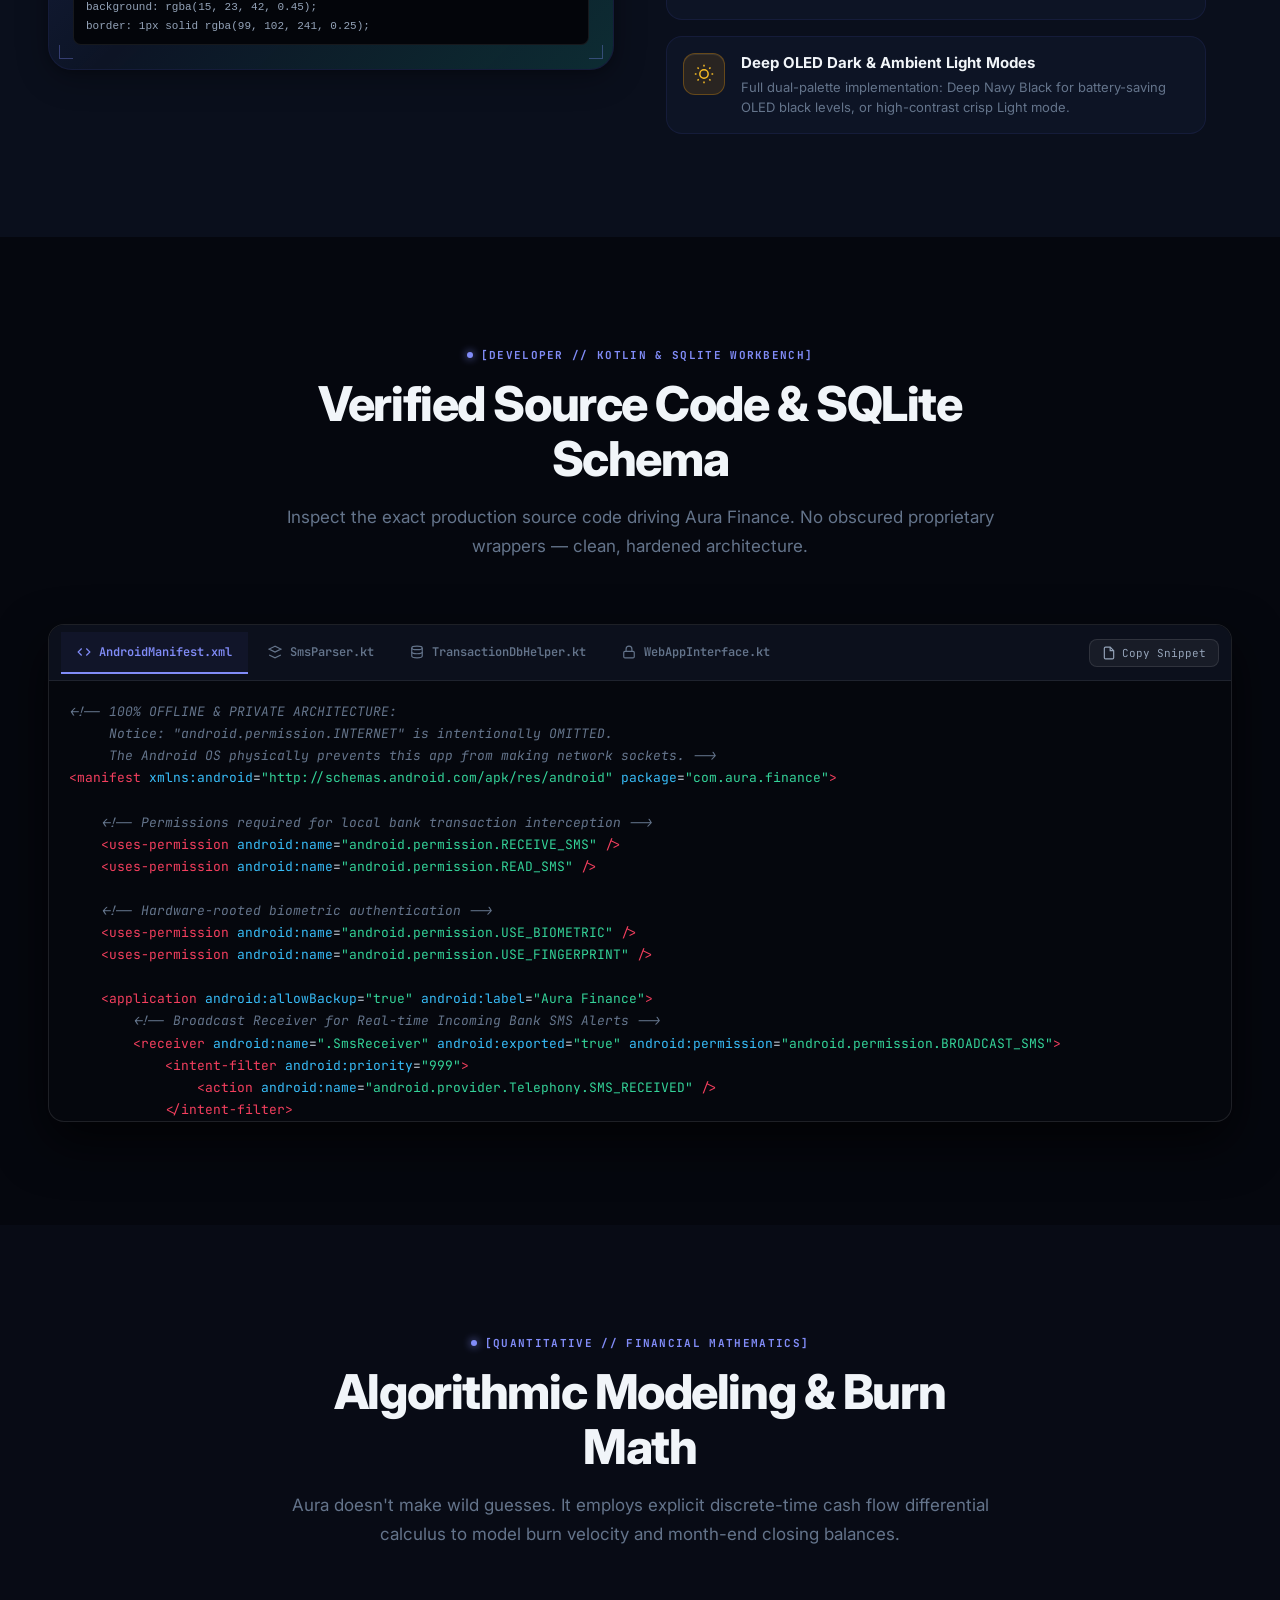
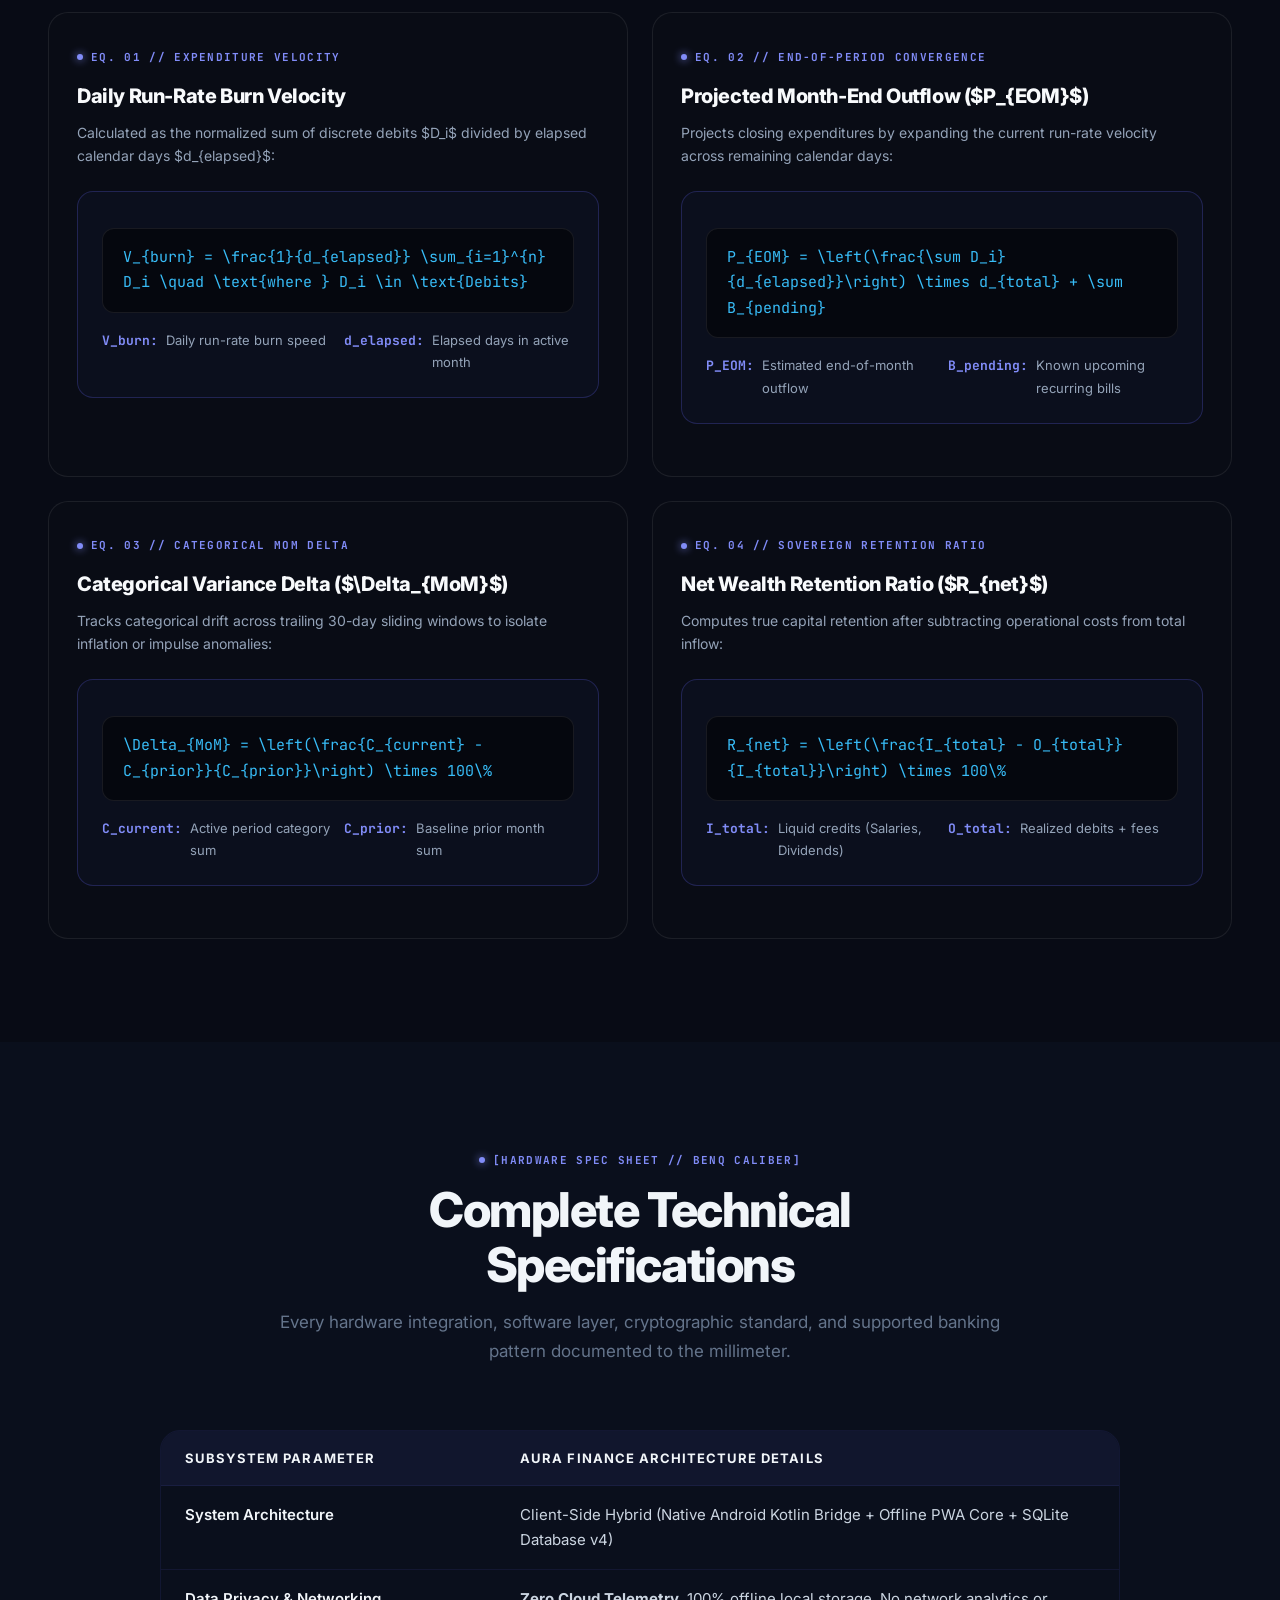
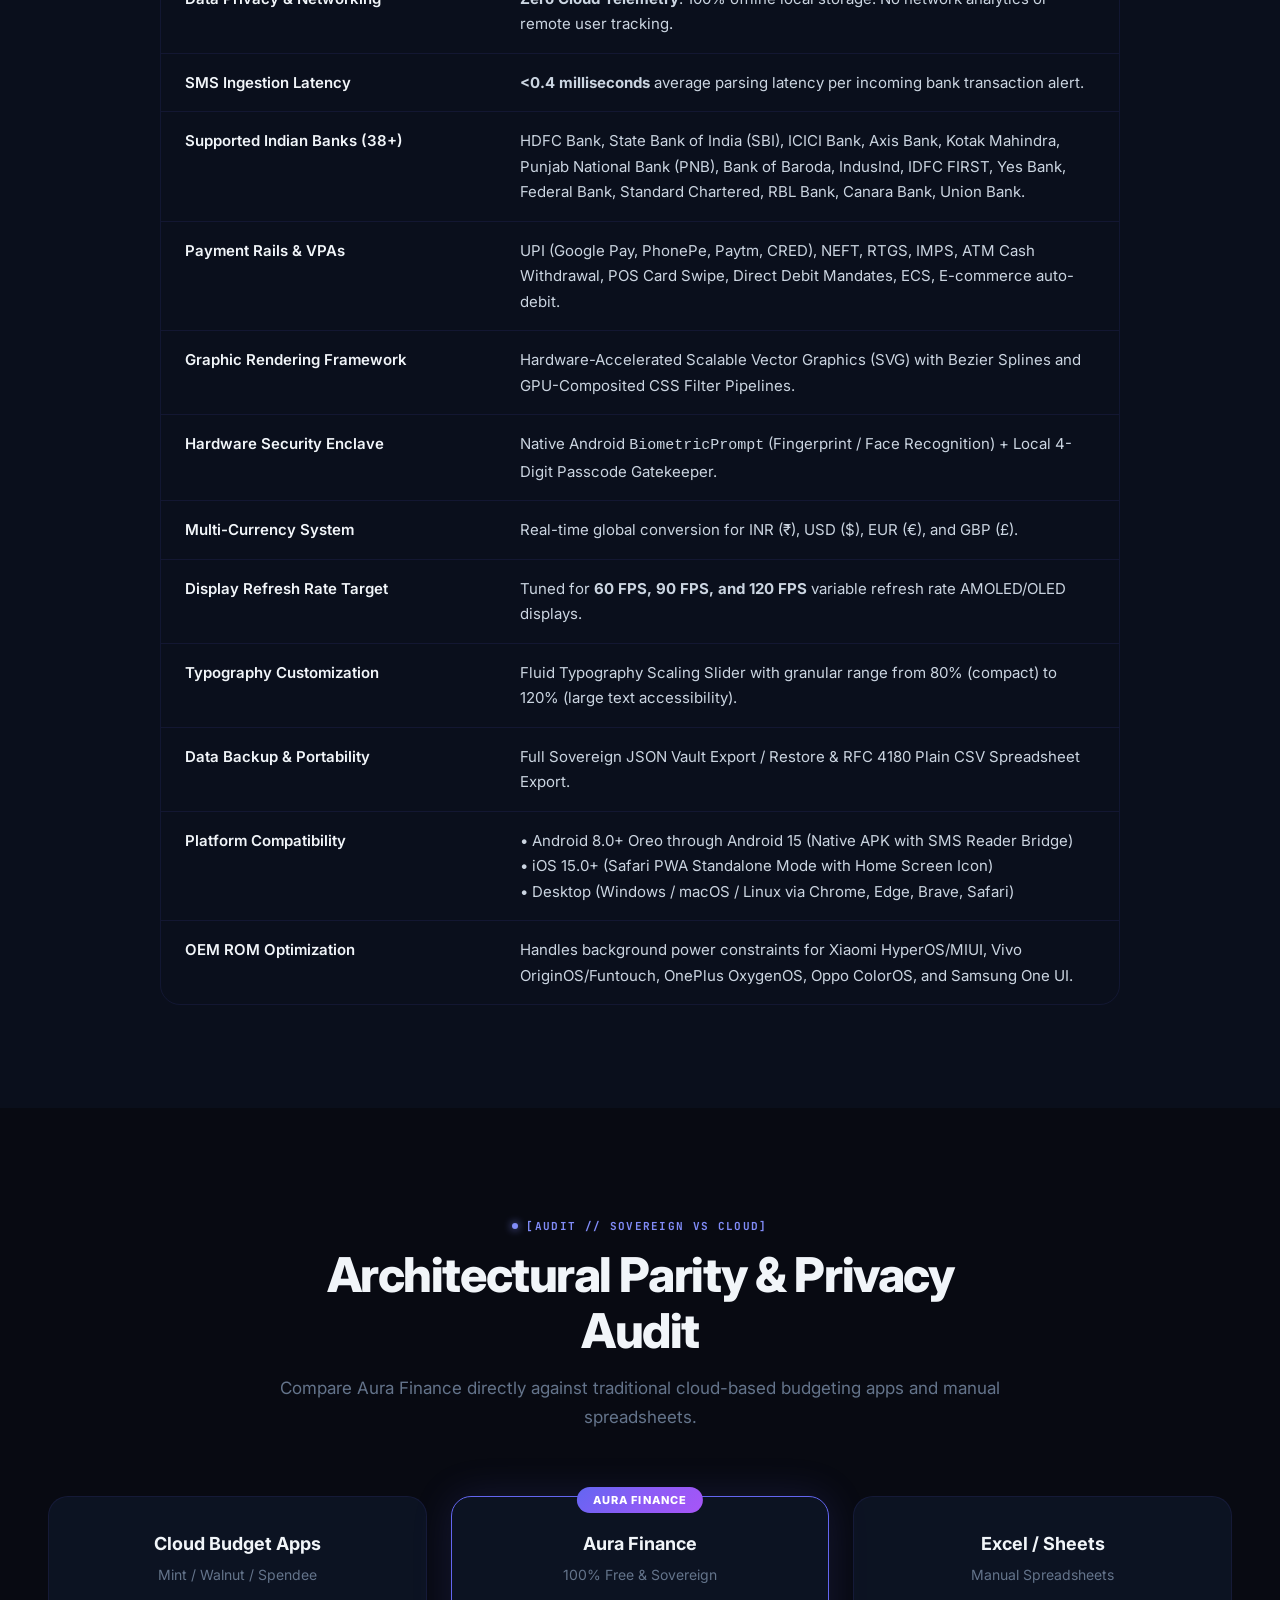
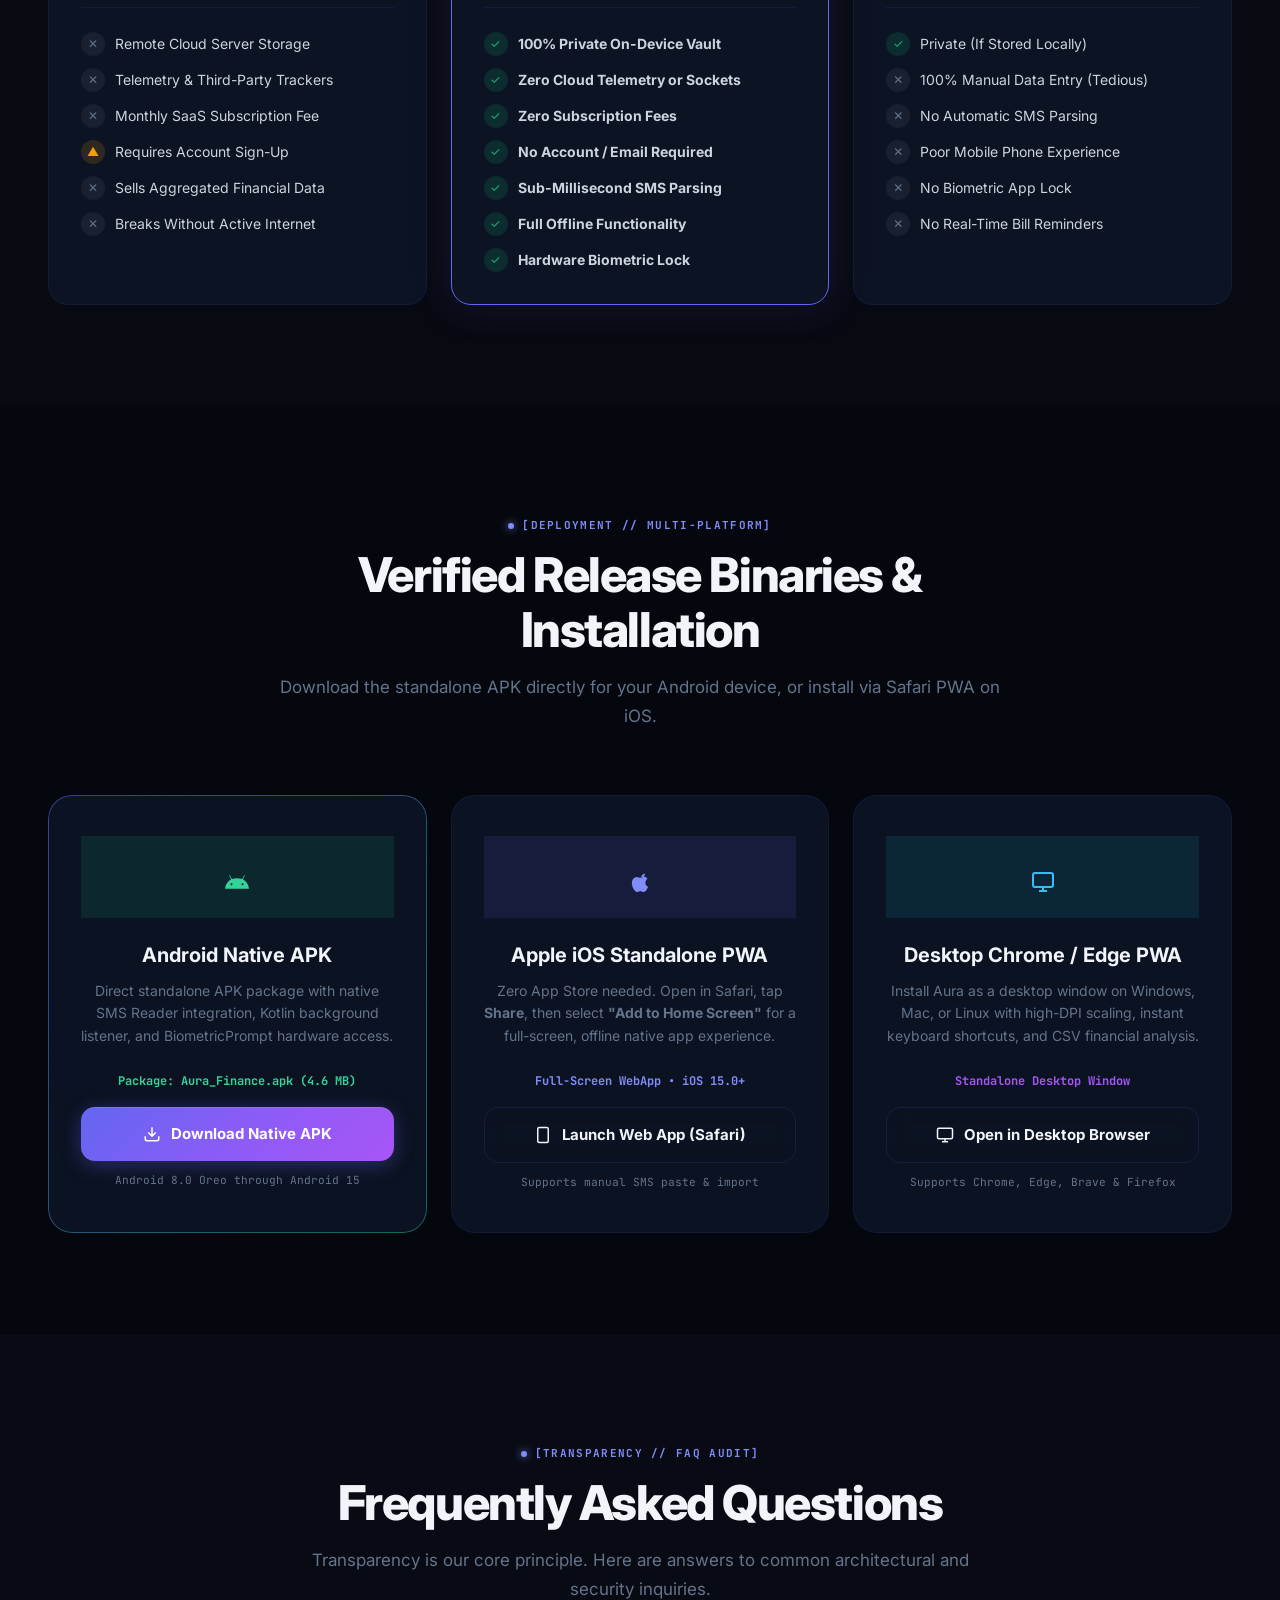
==== commit 8c2d8211: "fix(responsive): adaptive simulator scaling for laptops/desktops, workbench tabs fix, and modal back" ====
--- a/docs/index.html
+++ b/docs/index.html
@@ -2025,7 +2025,7 @@
         </div>
 
         <div class="workbench-code-content workbench-code-pane" id="code-pane-manifest">
-          <pre id="active-workbench-code"><span class="syn-comm">&lt;!-- 100% OFFLINE &amp; PRIVATE ARCHITECTURE:
+          <pre id="code-pre-manifest"><span class="syn-comm">&lt;!-- 100% OFFLINE &amp; PRIVATE ARCHITECTURE:
      Notice: "android.permission.INTERNET" is intentionally OMITTED.
      The Android OS physically prevents this app from making network sockets. --&gt;</span>
 <span class="syn-xml-tag">&lt;manifest</span> <span class="syn-xml-attr">xmlns:android</span>=<span class="syn-str">"http://schemas.android.com/apk/res/android"</span> <span class="syn-xml-attr">package</span>=<span class="syn-str">"com.aura.finance"</span><span class="syn-xml-tag">&gt;</span>
@@ -2050,7 +2050,7 @@
         </div>
 
         <div class="workbench-code-content workbench-code-pane" id="code-pane-parser" style="display: none;">
-          <pre><span class="syn-kwd">package</span> com.aura.finance
+          <pre id="code-pre-parser"><span class="syn-kwd">package</span> com.aura.finance
 
 <span class="syn-kwd">object</span> <span class="syn-type">SmsParser</span> {
     <span class="syn-kwd">private val</span> <span class="syn-prop">CREDIT_KEYWORDS</span> = <span class="syn-func">listOf</span>(
@@ -2090,7 +2090,7 @@
         </div>
 
         <div class="workbench-code-content workbench-code-pane" id="code-pane-db" style="display: none;">
-          <pre><span class="syn-kwd">package</span> com.aura.finance
+          <pre id="code-pre-db"><span class="syn-kwd">package</span> com.aura.finance
 
 <span class="syn-kwd">class</span> <span class="syn-type">TransactionDbHelper</span>(ctx: <span class="syn-type">Context</span>) : <span class="syn-type">SQLiteOpenHelper</span>(ctx, <span class="syn-str">"aura_finance.db"</span>, <span class="syn-kwd">null</span>, <span class="syn-num">4</span>) {
     <span class="syn-kwd">override fun</span> <span class="syn-func">onCreate</span>(db: <span class="syn-type">SQLiteDatabase</span>) {
@@ -2135,7 +2135,7 @@
         </div>
 
         <div class="workbench-code-content workbench-code-pane" id="code-pane-bridge" style="display: none;">
-          <pre><span class="syn-kwd">package</span> com.aura.finance
+          <pre id="code-pre-bridge"><span class="syn-kwd">package</span> com.aura.finance
 
 <span class="syn-kwd">class</span> <span class="syn-type">WebAppInterface</span>(<span class="syn-kwd">private val</span> activity: <span class="syn-type">MainActivity</span>, <span class="syn-kwd">private val</span> db: <span class="syn-type">TransactionDbHelper</span>) {
 
--- a/docs/css/simulator.css
+++ b/docs/css/simulator.css
@@ -15,26 +15,116 @@
 
 .simulator-layout-grid {
   display: grid;
-  grid-template-columns: minmax(0, 1fr) 400px;
-  gap: clamp(1.5rem, 3vw, 3rem);
-  align-items: start;
-}
-
-@media (max-width: 1080px) {
+  grid-template-columns: minmax(360px, 490px) minmax(340px, 395px);
+  justify-content: center;
+  align-items: center;
+  gap: clamp(1.75rem, 3.5vw, 3.5rem);
+  width: 100%;
+  max-width: 1120px;
+  margin: 0 auto;
+}
+
+/* Medium Laptops & Tablets Landscape (961px - 1100px) */
+@media (max-width: 1100px) and (min-width: 961px) {
+  .simulator-layout-grid {
+    grid-template-columns: minmax(320px, 440px) minmax(300px, 350px);
+    gap: 1.5rem;
+    justify-content: center;
+    align-items: center;
+  }
+}
+
+/* Laptop Viewport Height Optimization (<= 860px height on laptops like 1366x768, 1440x900) */
+@media (max-height: 860px) and (min-width: 961px) {
+  .phone-chassis {
+    height: clamp(540px, 73vh, 640px) !important;
+    max-width: 350px !important;
+    border-radius: 46px !important;
+    padding: 10px !important;
+  }
+  .phone-screen {
+    border-radius: 38px !important;
+  }
+  .sim-viewport {
+    padding: 10px 12px 16px !important;
+  }
+  .sim-hero-card {
+    padding: 13px 15px !important;
+  }
+  .sim-net-balance {
+    font-size: 23px !important;
+  }
+  .sim-remote-deck {
+    padding: 20px !important;
+    max-width: 450px !important;
+  }
+  .remote-header {
+    margin-bottom: 12px !important;
+  }
+  .remote-title {
+    font-size: 1.3rem !important;
+  }
+  .remote-desc {
+    font-size: 0.8125rem !important;
+    margin-top: 4px !important;
+  }
+  .remote-group {
+    margin-bottom: 12px !important;
+  }
+  .remote-btn {
+    padding: 7px 10px !important;
+    font-size: 11px !important;
+  }
+}
+
+/* Tablets in Portrait & Devices <= 960px */
+@media (max-width: 960px) {
   .simulator-layout-grid {
     grid-template-columns: 1fr;
     justify-items: center;
-    gap: 2rem;
+    gap: 2.25rem;
   }
   .phone-chassis {
     order: 1;
     margin: 0 auto;
+    max-width: 360px;
+    height: clamp(550px, 72vh, 660px);
   }
   .sim-remote-deck {
     order: 2;
     width: 100%;
-    max-width: 580px;
+    max-width: 540px;
     margin: 0 auto;
+  }
+}
+
+/* Very Short Viewport Heights (<= 680px height) */
+@media (max-height: 680px) {
+  .phone-chassis {
+    height: clamp(470px, 68vh, 530px) !important;
+    max-width: 310px !important;
+    border-radius: 38px !important;
+    padding: 7px !important;
+  }
+  .phone-screen {
+    border-radius: 32px !important;
+  }
+  .phone-status-bar {
+    height: 36px !important;
+    padding: 0 14px !important;
+  }
+  .phone-bottom-nav {
+    height: 50px !important;
+  }
+  .sim-nav-btn {
+    padding: 3px 8px !important;
+    font-size: 8px !important;
+  }
+  .sim-hero-card {
+    padding: 10px !important;
+  }
+  .sim-net-balance {
+    font-size: 19px !important;
   }
 }
 
@@ -127,8 +217,8 @@
 /* ---- PHONE CHASSIS & BEZEL ---- */
 .phone-chassis {
   width: 100%;
-  max-width: 390px;
-  height: 780px;
+  max-width: 385px;
+  height: clamp(660px, 78vh, 760px);
   background: #090d16;
   border-radius: 54px;
   padding: 12px;
@@ -773,7 +863,8 @@
   flex-direction: column;
   align-items: center;
   justify-content: center;
-  padding: 30px 20px;
+  padding: 24px 16px;
+  overflow-y: auto;
   color: #fff;
   animation: lockFadeIn 0.3s cubic-bezier(0.16, 1, 0.3, 1) forwards;
 }
@@ -788,35 +879,39 @@
 }
 
 .sim-lock-icon {
-  width: 50px;
-  height: 50px;
+  width: 46px;
+  height: 46px;
   border-radius: 50%;
   background: rgba(99, 102, 241, 0.15);
   border: 1px solid rgba(99, 102, 241, 0.3);
   display: flex;
   align-items: center;
   justify-content: center;
-  font-size: 22px;
+  font-size: 20px;
   color: #818cf8;
-  margin-bottom: 12px;
+  margin-bottom: 10px;
+  flex-shrink: 0;
 }
 
 .sim-lock-title {
-  font-size: 16px;
+  font-size: 15px;
   font-weight: 800;
-  margin-bottom: 4px;
+  margin-bottom: 3px;
+  text-align: center;
 }
 
 .sim-lock-subtitle {
   font-size: 11px;
   color: #94a3b8;
+  margin-bottom: 16px;
+  text-align: center;
+}
+
+.sim-pin-dots {
+  display: flex;
+  gap: 12px;
   margin-bottom: 20px;
-}
-
-.sim-pin-dots {
-  display: flex;
-  gap: 12px;
-  margin-bottom: 24px;
+  flex-shrink: 0;
 }
 
 .sim-pin-dot {
@@ -837,18 +932,19 @@
 .sim-keypad-grid {
   display: grid;
   grid-template-columns: repeat(3, 1fr);
-  gap: 12px;
-  width: 220px;
-  margin-bottom: 18px;
+  gap: 10px;
+  width: 210px;
+  margin-bottom: 16px;
+  flex-shrink: 0;
 }
 
 .sim-keypad-key {
-  height: 48px;
+  height: 44px;
   border-radius: 50%;
   background: rgba(255, 255, 255, 0.08);
   border: 1px solid rgba(255, 255, 255, 0.1);
   color: #fff;
-  font-size: 18px;
+  font-size: 17px;
   font-weight: 700;
   display: flex;
   align-items: center;
@@ -875,6 +971,7 @@
   gap: 6px;
   cursor: pointer;
   transition: all 0.2s ease;
+  flex-shrink: 0;
 }
 
 .sim-bio-trigger-btn:hover {
@@ -885,7 +982,7 @@
 .sim-modal-overlay {
   position: absolute;
   inset: 0;
-  background: rgba(0, 0, 0, 0.7);
+  background: rgba(0, 0, 0, 0.72);
   backdrop-filter: blur(8px);
   -webkit-backdrop-filter: blur(8px);
   z-index: 90;
@@ -905,12 +1002,22 @@
 
 .sim-modal-content {
   width: 100%;
+  max-height: 88%;
+  overflow-y: auto;
+  -webkit-overflow-scrolling: touch;
   background: var(--sim-bg-body);
   border-top: 1px solid var(--sim-border);
   border-radius: 24px 24px 0 0;
-  padding: 18px 16px 24px;
+  padding: 16px 16px 22px;
   box-sizing: border-box;
   animation: modalSlideUp 0.3s cubic-bezier(0.16, 1, 0.3, 1) forwards;
+}
+
+.sim-modal-content::-webkit-scrollbar {
+  width: 3px;
+}
+.sim-modal-content::-webkit-scrollbar-thumb {
+  background: rgba(99, 102, 241, 0.3);
 }
 
 @keyframes modalSlideUp {
@@ -966,11 +1073,14 @@
 
 /* ---- COMPANION CONTROL DECK (OUTSIDE PHONE) ---- */
 .sim-remote-deck {
+  width: 100%;
+  max-width: 490px;
   background: rgba(15, 23, 42, 0.7);
   border: 1px solid rgba(99, 102, 241, 0.2);
   border-radius: 24px;
-  padding: 26px;
+  padding: 24px;
   box-shadow: 0 10px 40px rgba(0, 0, 0, 0.4);
+  box-sizing: border-box;
 }
 
 .remote-header {
